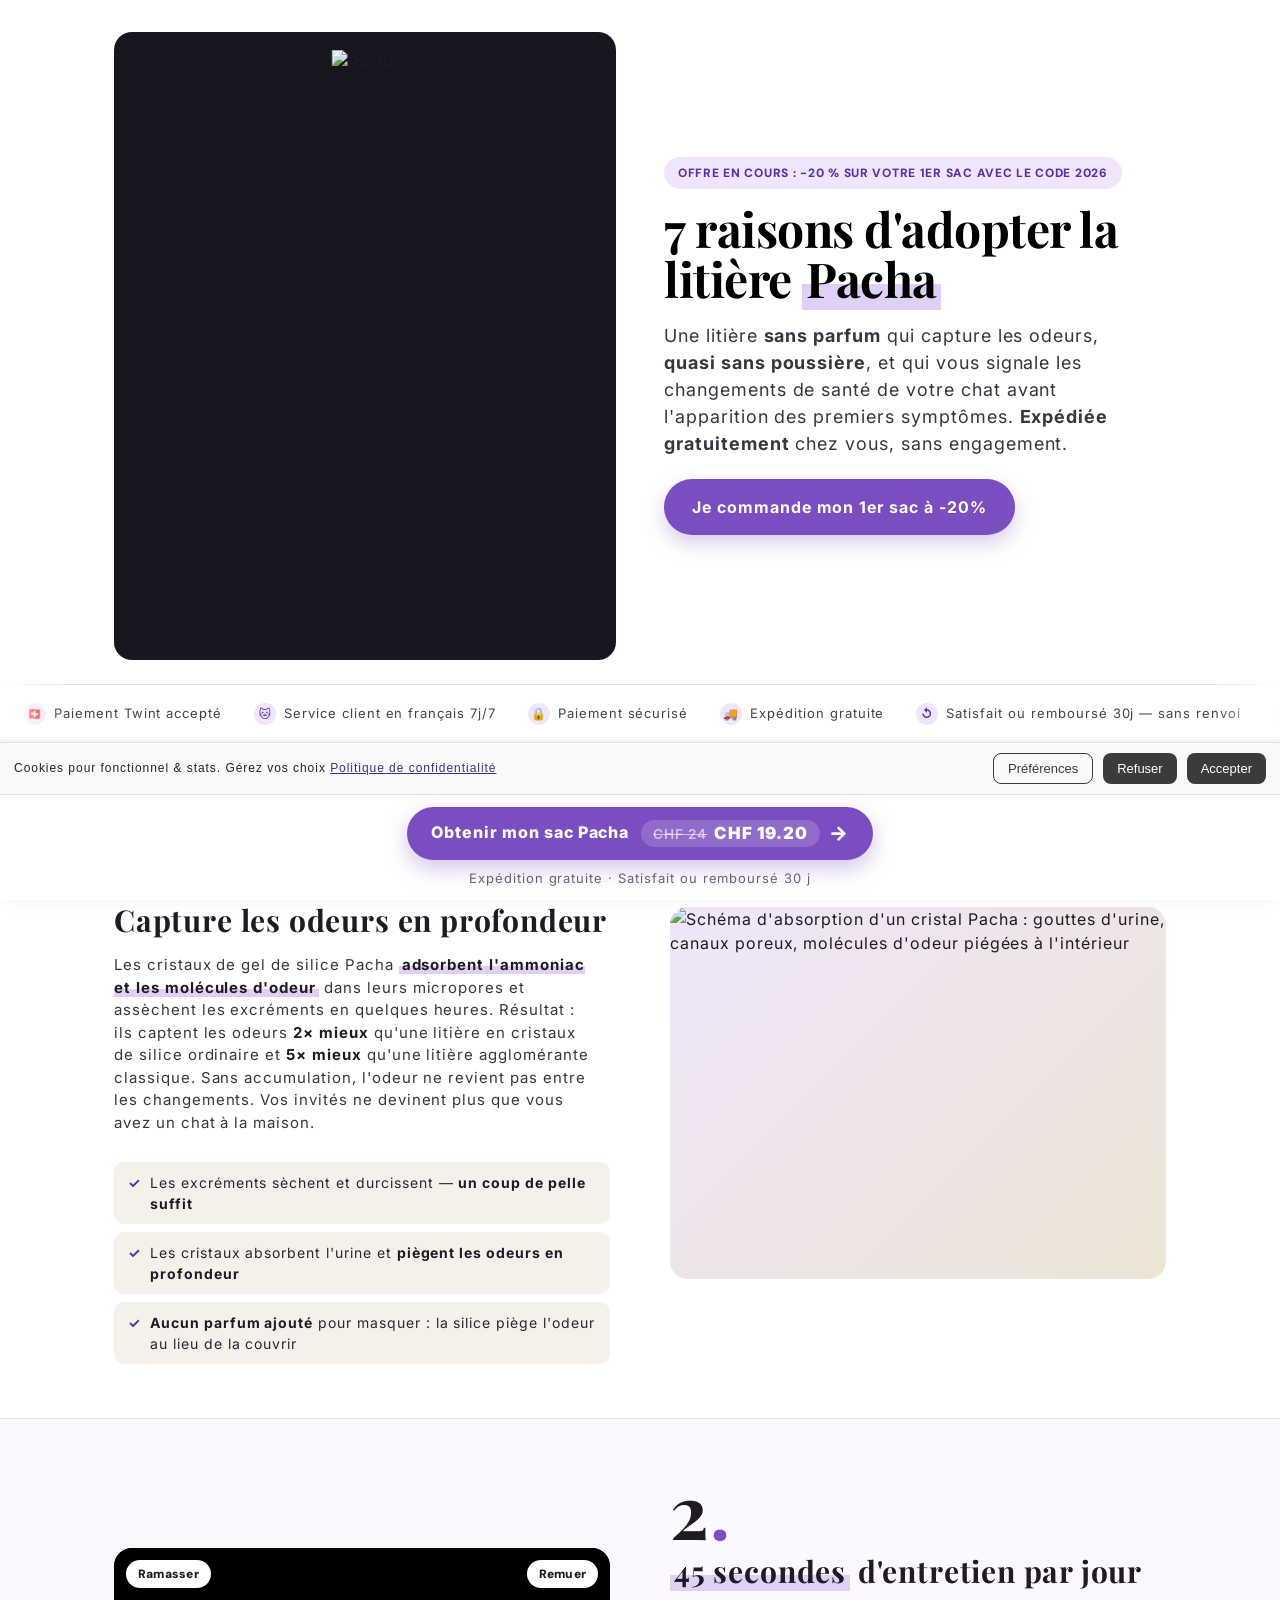
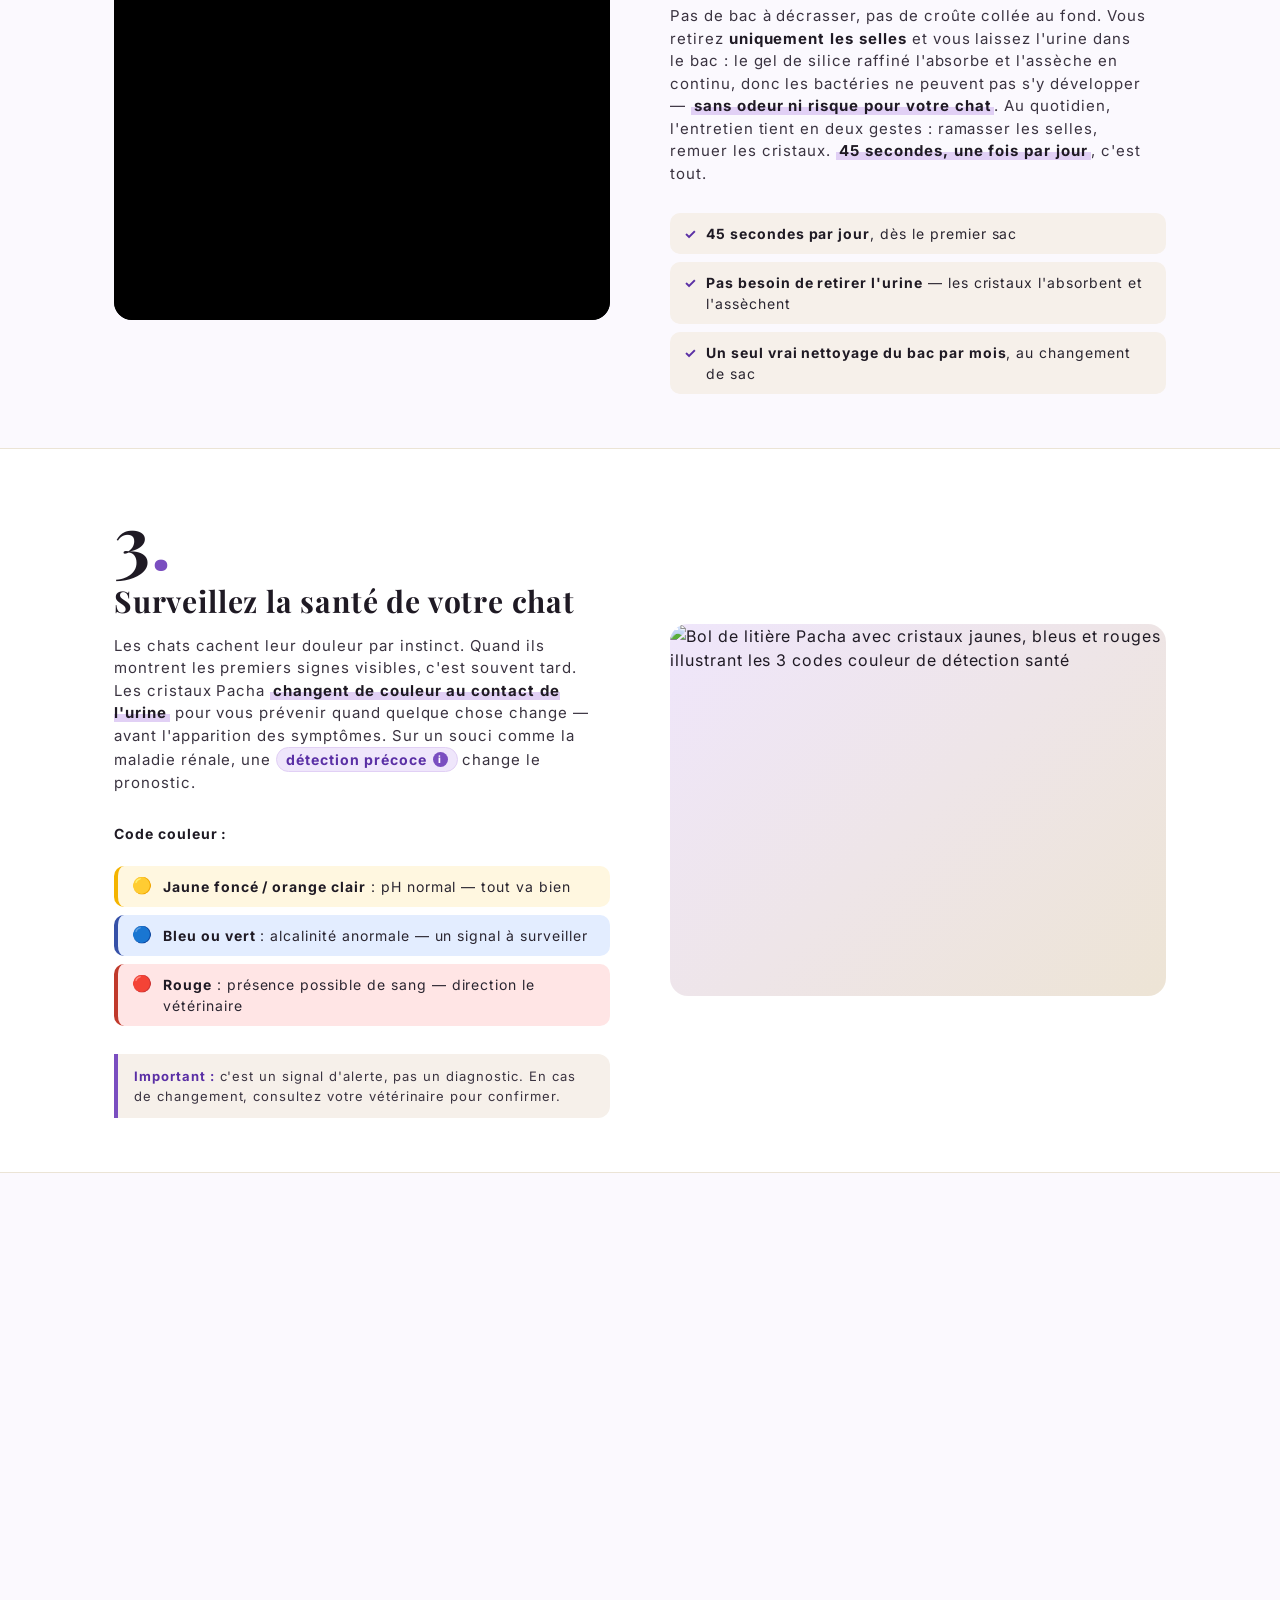
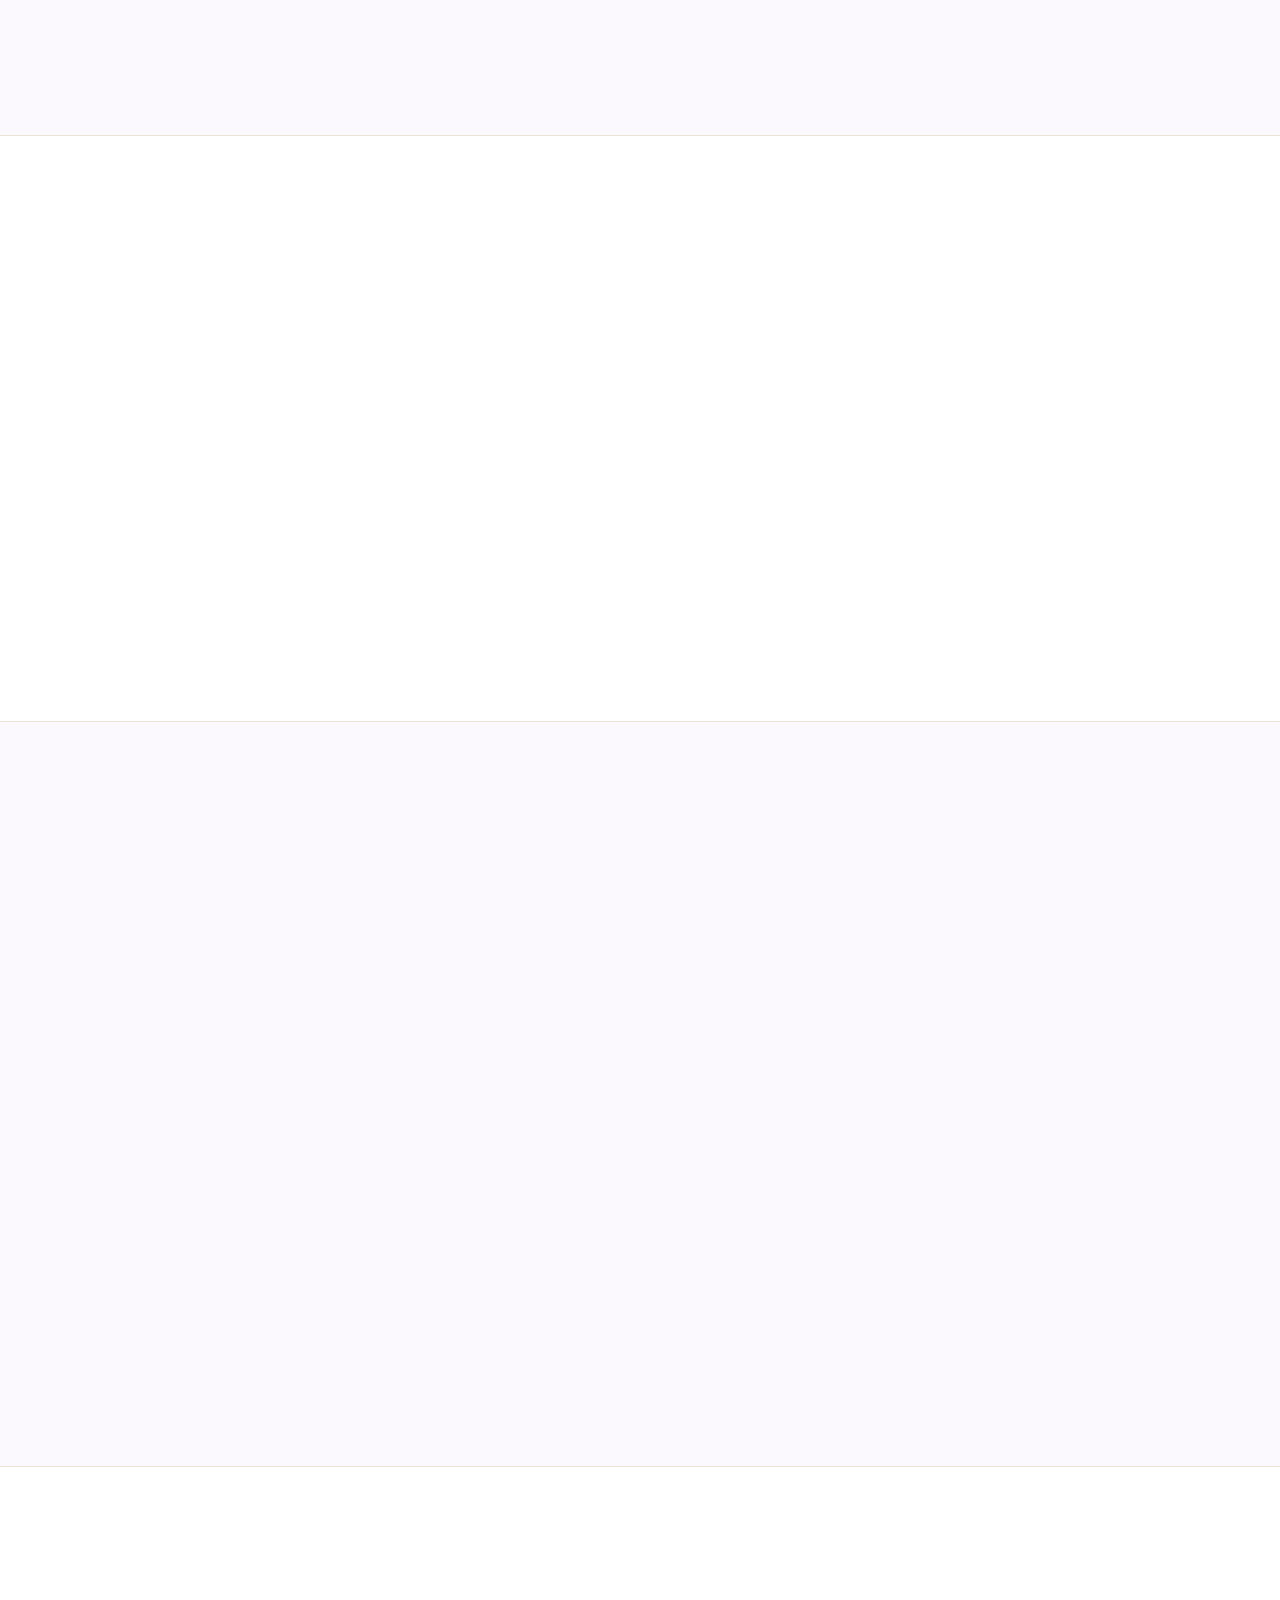
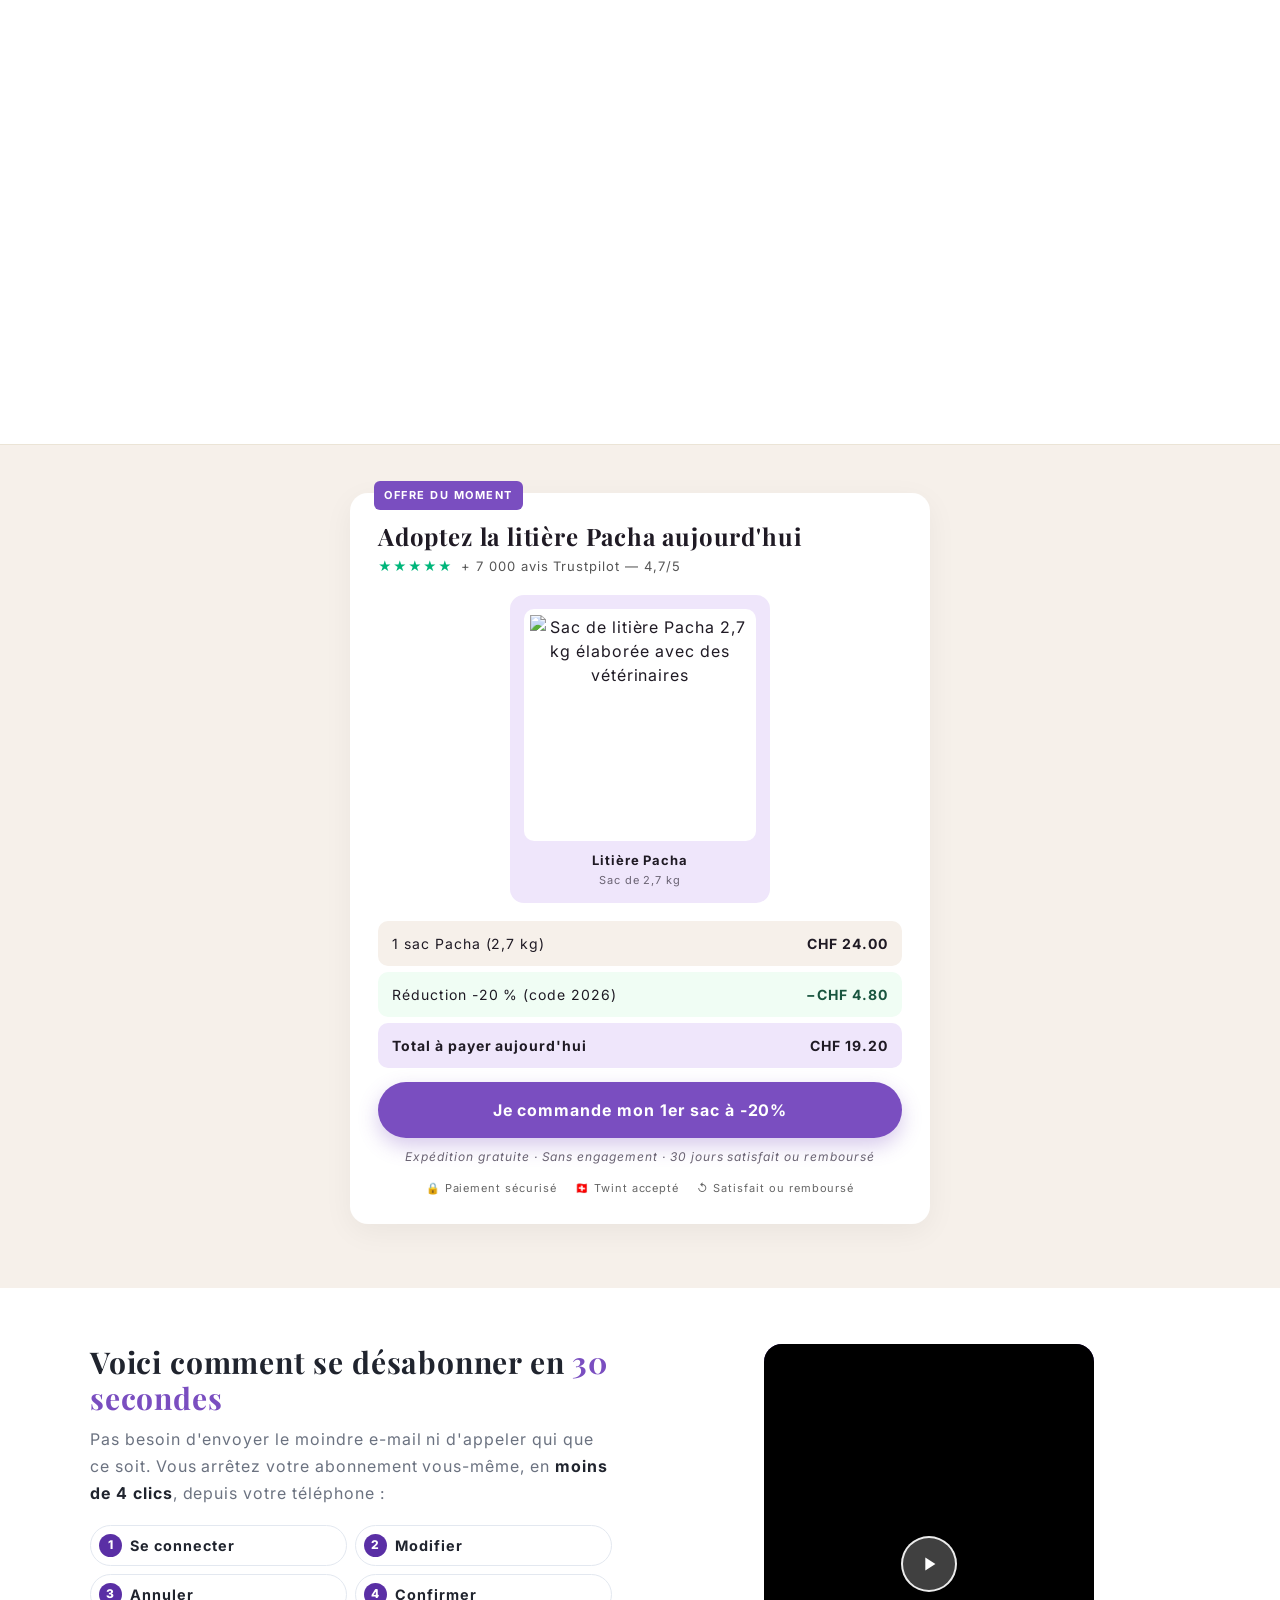
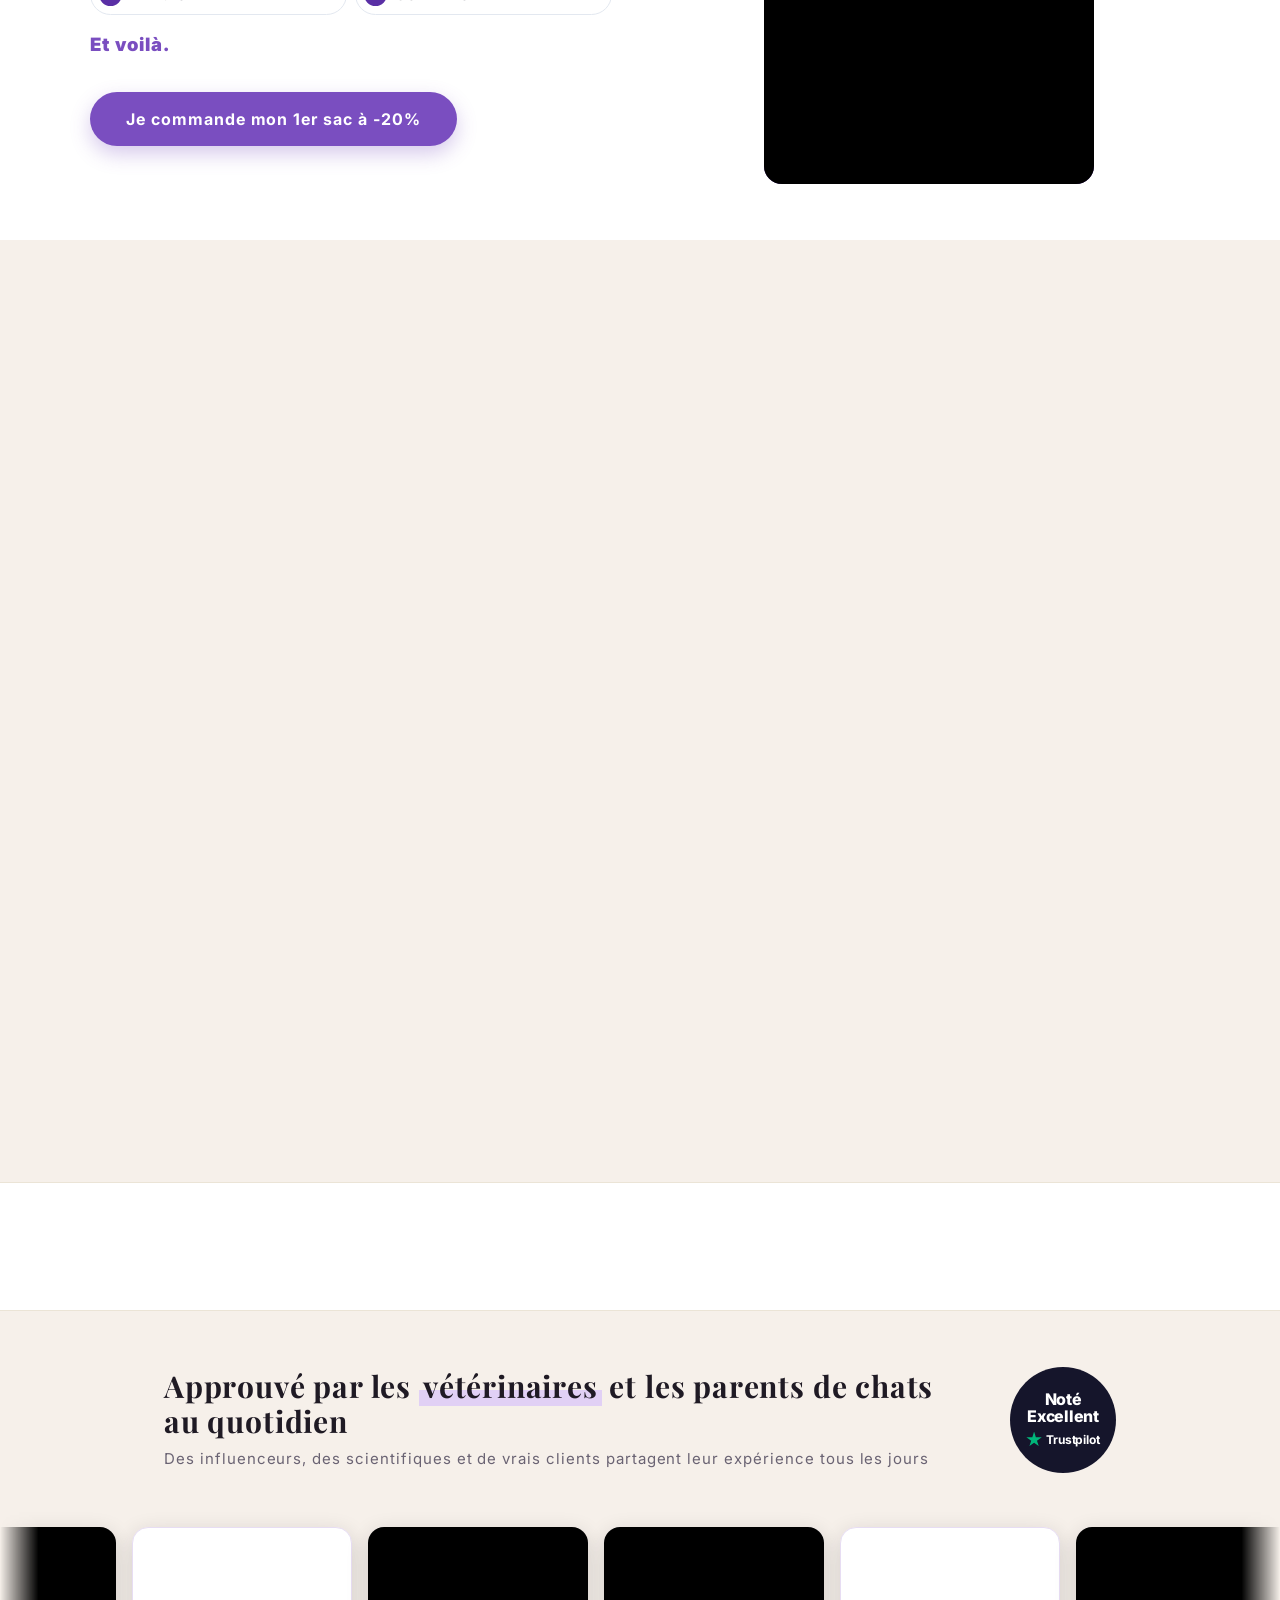
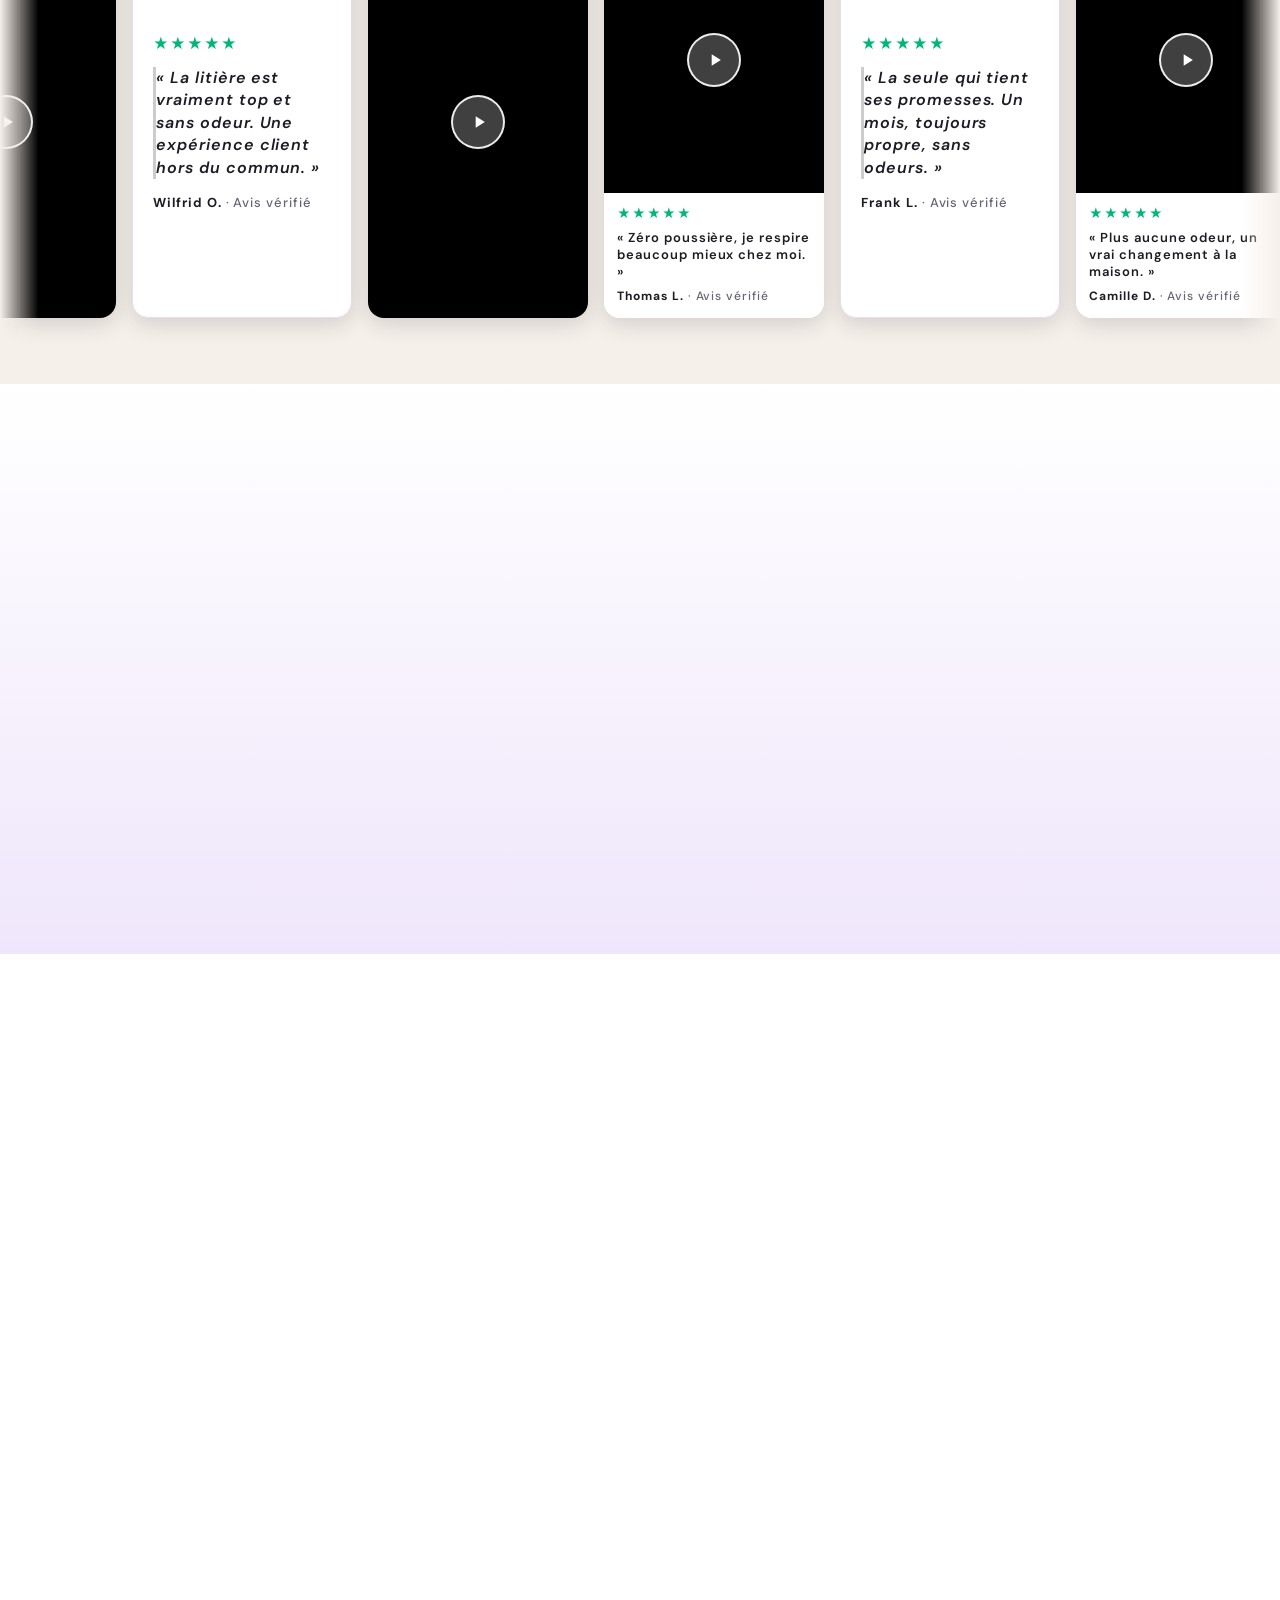
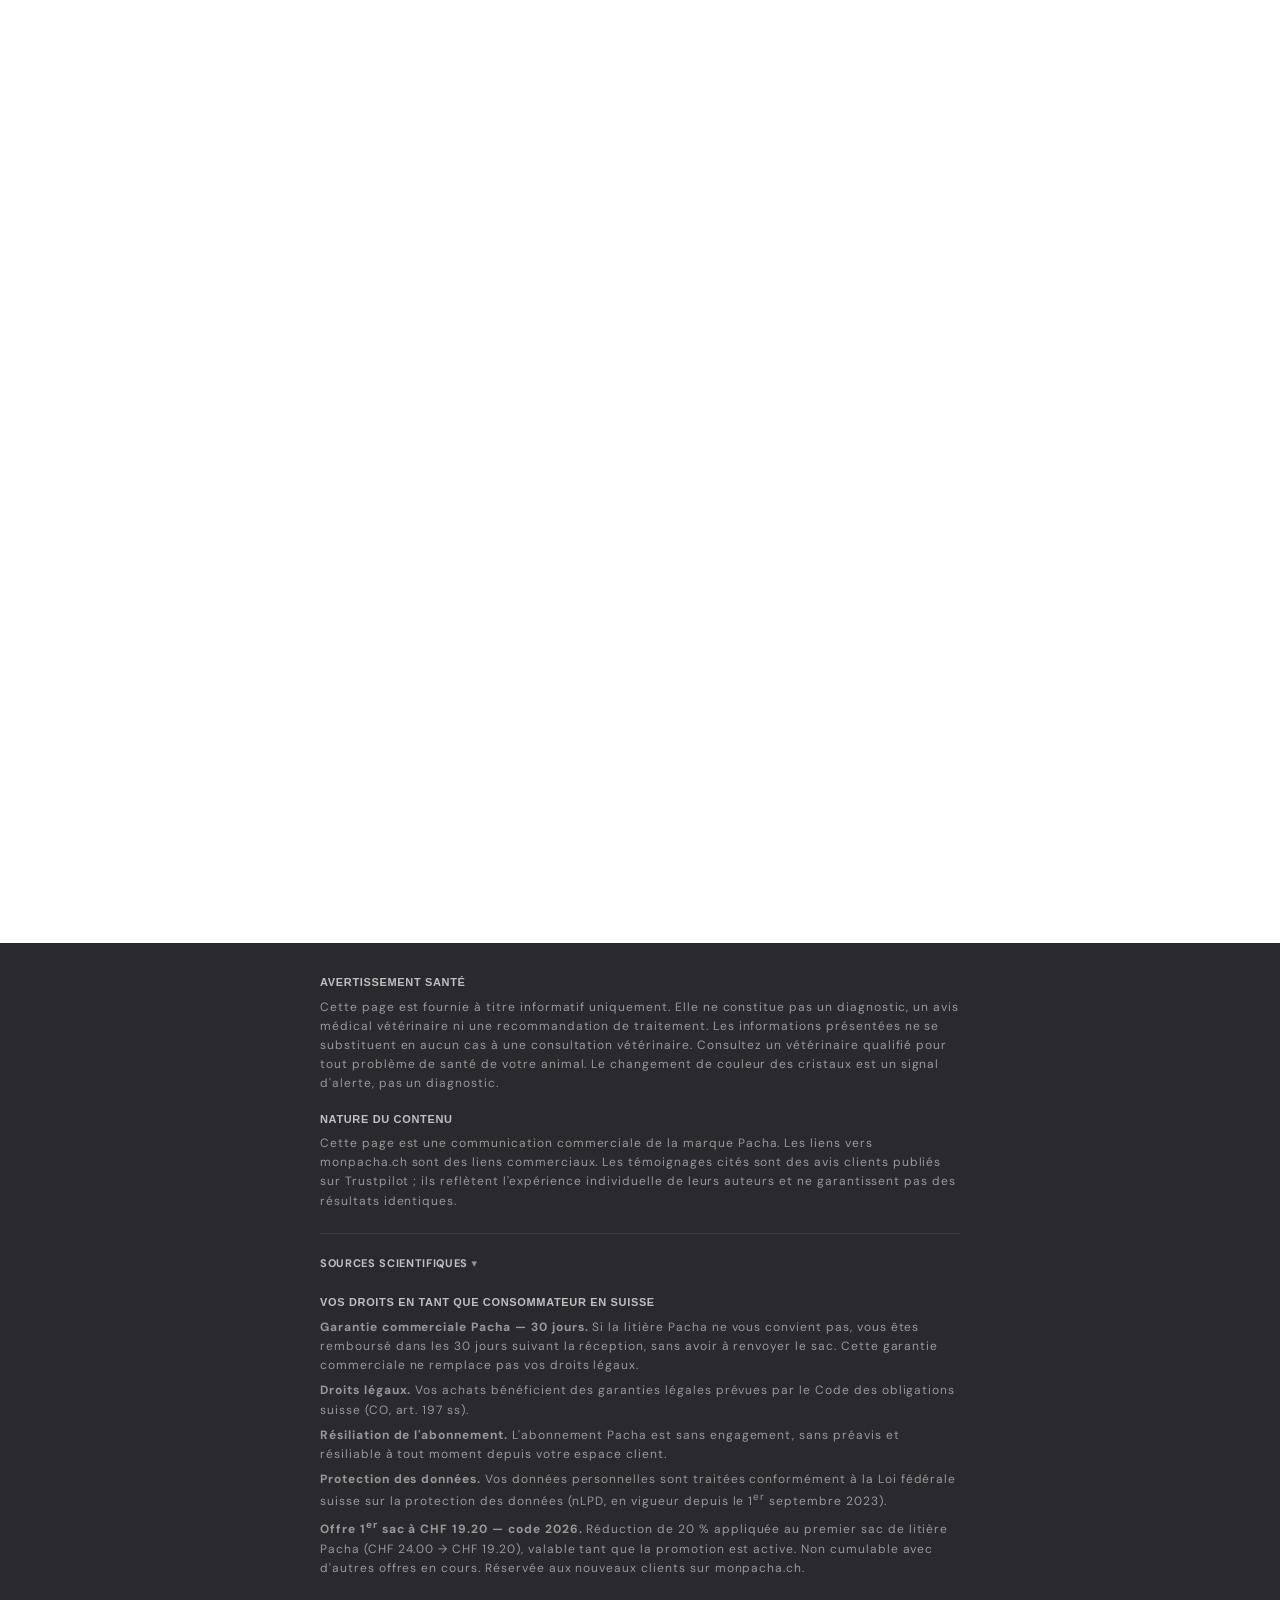
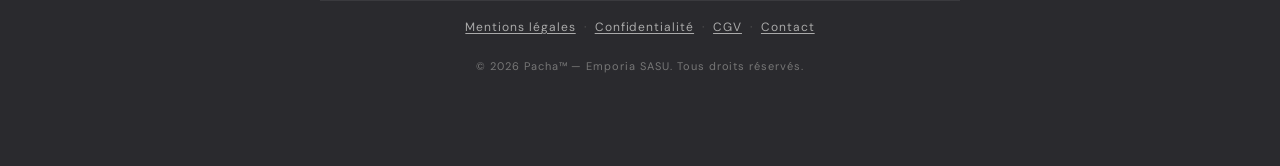
==== 1003_7-reasons_broad_ch-fr/index.html @ e9b4cc2f "Renomme 1003/1004 CH : locale en ch-fr / ch-de (tiret) Co-Authored-By: Claude Opus 4.8 (1M context) " ====
<!doctype html>
<html lang="fr" class="js">
<head>
  <meta charset="utf-8">
  <meta name="viewport" content="width=device-width, initial-scale=1.0, maximum-scale=1.0, user-scalable=0, viewport-fit=cover">
  <meta name="robots" content="noindex, nofollow">
  <title>7 raisons d&#39;adopter la litière Pacha
 &ndash; Pacha™ CH</title>
  <link rel="icon" type="image/png" href="//monpacha.ch/cdn/shop/files/pacha_flavicon.png?crop=center&height=32&v=1749494394&width=32">
  <meta name="description" content="Litière pour chats anti-odeur qui analyse la santé de votre chat. Livrée gratuitement tous les mois chez vous. Propre, sécurisante et facile à entretenir, testez-la aujourd&#39;hui sans aucun risque avec notre garantie satisfait ou offert.">
  <meta property="og:site_name" content="Pacha™ CH">
  <meta property="og:url" content="https://monpacha.ch/pages/7-raisons">
  <meta property="og:title" content="7 raisons d&#39;adopter la litière Pacha">
  <meta property="og:type" content="website">
  <meta property="og:description" content="Litière pour chats anti-odeur qui analyse la santé de votre chat. Livrée gratuitement tous les mois chez vous. Propre, sécurisante et facile à entretenir, testez-la aujourd&#39;hui sans aucun risque avec notre garantie satisfait ou offert.">

  <!-- RunConverge (Converge) -->
  <script>
    window.cvg||(cvg=function(){cvg.process?cvg.process.apply(cvg,arguments):cvg.queue.push(arguments)},cvg.queue=[]);
    cvg({"method":"consent","analytics":"denied","marketing":"denied"});
  </script>
  <script>window['__cvg_shopify_info']={product:null,variant:null,currency:"CHF",collection:{products:null},search:null};</script>

  <!-- Google Ads (gtag) + Consent Mode - defaut REFUSE (compte AW partage) -->
  <script>
    window.dataLayer = window.dataLayer || [];
    function gtag(){dataLayer.push(arguments);}
    gtag('consent','default',{'ad_storage':'denied','ad_user_data':'denied','ad_personalization':'denied','analytics_storage':'denied','wait_for_update':500});
    gtag('js', new Date());
    gtag('config', 'AW-11442341804');
  </script>
  <script async src="https://www.googletagmanager.com/gtag/js?id=AW-11442341804"></script>

  <link rel="preconnect" href="https://fonts.googleapis.com">
  <link rel="preconnect" href="https://fonts.gstatic.com" crossorigin>
  <link rel="preconnect" href="https://monpacha.ch" crossorigin>
  <link href="https://fonts.googleapis.com/css2?family=Playfair+Display:wght@700;900&family=Inter:wght@400;600;700&family=DM+Sans:wght@700;900&display=swap" rel="stylesheet">
  <link rel="stylesheet" href="/1003_7-reasons_broad_ch_fr/css/page.css">
</head>
<body class="gradient">

<main id="MainContent" class="content-for-layout focus-none" role="main" tabindex="-1">
      <div id="shopify-section-template--17780558856400__main" class="shopify-section"><!-- 7-raisons-pacha: 7 raisons d'adopter la litière Pacha · général lander · code 2026 -20% · créé 2026-05-14 -->

<link rel="preconnect" href="https://cdn.shopify.com" crossorigin>
<link rel="preconnect" href="https://monpacha.fr" crossorigin>
<link rel="dns-prefetch" href="https://cdn.shopify.com">
<link rel="dns-prefetch" href="https://monpacha.fr">
<link rel="prefetch" href="https://monpacha.fr/pages/commencer">


<link rel="preconnect" href="https://fonts.googleapis.com">
<link rel="preconnect" href="https://fonts.gstatic.com" crossorigin>





<div class="pgt-page">



<!-- HERO -->
<section class="hero">
  <div class="wrap" style="max-width:1100px">
    <div class="hero-grid">
      <div class="hero-media">
        <video autoplay muted loop playsinline webkit-playsinline disablepictureinpicture preload="auto" fetchpriority="high">
          <source src="//monpacha.ch/cdn/shop/t/13/assets/gnt-hero-loop-ch.webm?v=69169513836589728671780063813" type="video/webm">
        </video>
        <img class="hero-logo" src="//monpacha.ch/cdn/shop/t/13/assets/gnt-hero-logo-ch.webp?v=20356281002147901831780058826" alt="Pacha" fetchpriority="high">
      </div>
      <div>
        <span class="hero-eyebrow">Offre en cours : -20 % sur votre 1er sac avec le code 2026</span>
        <h1 class="hero-title">7 raisons d'adopter la litière <span class="hl">Pacha</span></h1>
        <p class="hero-sub">Une litière <strong>sans parfum</strong> qui capture les odeurs, <strong>quasi sans poussière</strong>, et qui vous signale les changements de santé de votre chat avant l'apparition des premiers symptômes. <strong>Expédiée gratuitement</strong> chez vous, sans engagement.</p>
        <a href="#r7-offer" class="hero-cta">Je commande mon 1er sac à -20%</a>
      </div>
    </div>
  </div>

  <!-- TRUST BAR -->
  <div class="trust">
    <div class="trust-track">
      <div><span class="ico">🇨🇭</span> Paiement Twint accepté</div>
      <div><span class="ico">🐱</span> Service client en français 7j/7</div>
      <div><span class="ico">🔒</span> Paiement sécurisé</div>
      <div><span class="ico">🚚</span> Expédition gratuite</div>
      <div><span class="ico">↺</span> Satisfait ou remboursé 30j — sans renvoi</div>
      <div><span class="ico">★</span> +7&nbsp;000 avis vérifiés Trustpilot</div>
      <!-- duplicat pour loop seamless -->
      <div aria-hidden="true"><span class="ico">🇨🇭</span> Paiement Twint accepté</div>
      <div aria-hidden="true"><span class="ico">🐱</span> Service client en français 7j/7</div>
      <div aria-hidden="true"><span class="ico">🔒</span> Paiement sécurisé</div>
      <div aria-hidden="true"><span class="ico">🚚</span> Expédition gratuite</div>
      <div aria-hidden="true"><span class="ico">↺</span> Satisfait ou remboursé 30j — sans renvoi</div>
      <div aria-hidden="true"><span class="ico">★</span> +7&nbsp;000 avis vérifiés Trustpilot</div>
    </div>
  </div>
</section>

<!-- RAISON 1 — Capture des odeurs -->
<section class="feat">
  <div class="wrap">
    <div class="feat-grid">
      <div class="feat-text">
        <div class="num">1</div>
        <h2>Capture les odeurs en profondeur</h2>
        <p>Les cristaux de gel de silice Pacha <span class="hl">adsorbent l'ammoniac et les molécules d'odeur</span> dans leurs micropores et assèchent les excréments en quelques heures. Résultat : ils captent les odeurs <strong>2× mieux</strong> qu'une litière en cristaux de silice ordinaire et <strong>5× mieux</strong> qu'une litière agglomérante classique. Sans accumulation, l'odeur ne revient pas entre les changements. Vos invités ne devinent plus que vous avez un chat à la maison.</p>
        <ul class="bullets">
          <li>Les excréments sèchent et durcissent — <strong>un coup de pelle suffit</strong></li>
          <li>Les cristaux absorbent l'urine et <strong>piègent les odeurs en profondeur</strong></li>
          <li><span><strong>Aucun parfum ajouté</strong> pour masquer : la silice piège l'odeur au lieu de la couvrir</span></li>
        </ul>
      </div>
      <div class="feat-img"><img src="//monpacha.ch/cdn/shop/t/13/assets/gnt-s2-crystal.webp?v=99017146453759535021780057923" alt="Schéma d'absorption d'un cristal Pacha : gouttes d'urine, canaux poreux, molécules d'odeur piégées à l'intérieur" loading="lazy" decoding="async"></div>
    </div>
  </div>
</section>

<!-- RAISON 2 — Entretien 45 s/jour dès le départ -->
<section class="feat">
  <div class="wrap">
    <div class="feat-grid reverse">
      <div class="feat-text">
        <div class="num">2</div>
        <h2><span class="hl">45 secondes</span> d'entretien par jour</h2>
        <p>Pas de bac à décrasser, pas de croûte collée au fond. Vous retirez <strong>uniquement les selles</strong> et vous laissez l'urine dans le bac : le gel de silice raffiné l'absorbe et l'assèche en continu, donc les bactéries ne peuvent pas s'y développer — <span class="hl">sans odeur ni risque pour votre chat</span>. Au quotidien, l'entretien tient en deux gestes : ramasser les selles, remuer les cristaux. <span class="hl">45 secondes, une fois par jour</span>, c'est tout.</p>
        <ul class="bullets">
          <li><strong>45 secondes par jour</strong>, dès le premier sac</li>
          <li><strong>Pas besoin de retirer l'urine</strong> — les cristaux l'absorbent et l'assèchent</li>
          <li><strong>Un seul vrai nettoyage du bac par mois</strong>, au changement de sac</li>
        </ul>
      </div>
      <div class="feat-img feat-vs-wrap" style="background:#000;padding:0">
        <div class="feat-vs">
          <div>
            <span class="vs-pill vs-pill--pacha">Ramasser</span>
            <video data-lazy="autoplay" muted loop playsinline webkit-playsinline disablepictureinpicture preload="none">
              <source data-src="https://monpacha.fr/cdn/shop/t/33/assets/ljdc-routine-step1.webm" type="video/webm">
            </video>
          </div>
          <div>
            <span class="vs-pill" style="right:12px;background:#fff;color:var(--ink)">Remuer</span>
            <video data-lazy="autoplay" muted loop playsinline webkit-playsinline disablepictureinpicture preload="none">
              <source data-src="https://monpacha.fr/cdn/shop/t/33/assets/ljdc-routine-step2.webm" type="video/webm">
            </video>
          </div>
        </div>
      </div>
    </div>
  </div>
</section>

<!-- RAISON 3 — Signal précoce santé -->
<section class="feat feat--modal">
  <div class="wrap">
    <div class="feat-grid">
      <div class="feat-text">
        <div class="num">3</div>
        <h2>Surveillez la santé de votre chat</h2>
        <p>Les chats cachent leur douleur par instinct. Quand ils montrent les premiers signes visibles, c'est souvent tard. Les cristaux Pacha <span class="hl">changent de couleur au contact de l'urine</span> pour vous prévenir quand quelque chose change — avant l'apparition des symptômes. Sur un souci comme la maladie rénale, une <span class="pgt-chip" tabindex="0" role="button" aria-label="Voir la source">détection précoce<span class="pgt-chip-i">i</span><span class="pgt-chip-pop pgt-chip-pop--video"><button type="button" class="pgt-chip-close" aria-label="Fermer">×</button><span class="pgt-pop-vid"><iframe data-src="https://player.vimeo.com/video/904526610?title=0&amp;byline=0&amp;portrait=0" title="Les couleurs Pacha en action" loading="lazy" frameborder="0" allow="autoplay; fullscreen; picture-in-picture" allowfullscreen></iframe></span><span class="pgt-pop-title">Détection précoce</span>Sur la maladie rénale chronique du chat, la survie médiane est d'environ 1&nbsp;151 jours lorsqu'elle est repérée à un stade précoce, contre 103 jours à un stade avancé. Pacha offre un repère visuel quotidien — ce n'est pas un diagnostic.<br><em>Boyd et al. (2008).</em></span></span> change le pronostic.</p>
        <p style="font-weight:700;margin:14px 0 8px;font-size:14px;color:var(--ink)">Code couleur :</p>
        <ul class="color-code">
          <li class="cc-yellow"><span class="dot">🟡</span><span><strong>Jaune foncé / orange clair</strong> : pH normal — tout va bien</span></li>
          <li class="cc-blue"><span class="dot">🔵</span><span><strong>Bleu ou vert</strong> : alcalinité anormale — un signal à surveiller</span></li>
          <li class="cc-red"><span class="dot">🔴</span><span><strong>Rouge</strong> : présence possible de sang — direction le vétérinaire</span></li>
        </ul>
        <div class="vet-note"><strong>Important :</strong> c'est un signal d'alerte, pas un diagnostic. En cas de changement, consultez votre vétérinaire pour confirmer.</div>
      </div>
      <div class="feat-img"><img src="//monpacha.ch/cdn/shop/t/13/assets/chatpipi-couleurs-pacha.webp?v=90041079273266390921780057923" alt="Bol de litière Pacha avec cristaux jaunes, bleus et rouges illustrant les 3 codes couleur de détection santé" loading="lazy" decoding="async"></div>
    </div>
  </div>
</section>

<!-- RAISON 4 — Quasi sans poussière (feat-vs) -->
<section class="feat">
  <div class="wrap">
    <div class="feat-grid reverse">
      <div class="feat-text">
        <div class="num">4</div>
        <h2>Quasi sans poussière</h2>
        <p>La poussière qui s'envole quand votre chat gratte, c'est ce qu'il respire à longueur de journée. Et que vous respirez aussi. Pacha utilise une <span class="hl">technologie de filtration brevetée</span> développée avec des vétérinaires pour bloquer la quasi-totalité de la poussière, au versement comme au grattage.</p>
        <ul class="bullets">
          <li><strong>Quasi sans poussière</strong>, au versement comme au grattage</li>
          <li>Préserve les <strong>voies respiratoires</strong> de votre chat et de toute la famille</li>
          <li>Des cristaux nets qui <strong>ne collent pas aux pattes</strong> — quasiment aucun grain traîné hors du bac</li>
        </ul>
      </div>
      <div class="feat-img feat-vs-wrap" style="background:#000;padding:0">
        <div class="feat-vs">
          <div>
            <span class="vs-pill vs-pill--pacha">Pacha</span>
            <video data-lazy="autoplay" muted loop playsinline webkit-playsinline disablepictureinpicture preload="none">
              <source data-src="//monpacha.ch/cdn/shop/t/13/assets/ljdc-dust-pacha.webm?v=180196412394521798451778592792" type="video/webm">
            </video>
          </div>
          <div>
            <span class="vs-pill vs-pill--other">Autre marque</span>
            <video data-lazy="autoplay" muted loop playsinline webkit-playsinline disablepictureinpicture preload="none">
              <source data-src="//monpacha.ch/cdn/shop/t/13/assets/ljdc-dust-other.webm?v=102367399380978946891778592792" type="video/webm">
            </video>
          </div>
          <span class="vs-badge">VS</span>
        </div>
      </div>
    </div>
  </div>
</section>

<!-- RAISON 5 — Sac qui tient 1 mois -->
<section class="feat">
  <div class="wrap">
    <div class="feat-grid">
      <div class="feat-text">
        <div class="num">5</div>
        <h2>Un sac tient un mois entier</h2>
        <p>Un sac Pacha (2,7&nbsp;kg) remplace jusqu'à 4 sacs de litière agglomérante classique. Comme la litière <strong>n'est pas agglomérante</strong>, vous ne jetez pas de gros amas chaque jour : vous retirez seulement les selles et l'urine est absorbée par les cristaux tout le mois. Résultat, <span class="hl">un sac tient un mois entier pour un chat</span> — sans rien rajouter ni changer la litière en cours de route.</p>
        <ul class="bullets">
          <li><strong>Tient 1 mois</strong> pour un chat avec une bonne hygiène de bac</li>
          <li>Sur le mois, <strong>revient moins cher</strong> que la plupart des marques en grande surface</li>
          <li><strong>Un sac léger de 2,7&nbsp;kg</strong> — fini les plus de 10&nbsp;kg à trimballer</li>
        </ul>
      </div>
      <div class="feat-img"><img src="//monpacha.ch/cdn/shop/t/13/assets/r4-pacha-vs-4-sacs-agglo.webp?v=61800489271466514631780057923" alt="1 paquet Pacha posé à côté de 4 sacs de litière agglomérante classique de 20 kg pour montrer le rapport de durée — 1 sac Pacha = 4 sacs concurrents" loading="lazy" decoding="async"></div>
    </div>
  </div>
</section>

<!-- RAISON 6 — Marque française, livraison -->
<section class="feat">
  <div class="wrap">
    <div class="feat-grid reverse">
      <div class="feat-text">
        <div class="num">6</div>
        <h2>Marque française, <span class="hl">expédiée gratuitement</span> chez vous, sans engagement</h2>
        <p>Pacha arrive chez vous sous forme d'abonnement : un sac <span class="hl">expédié gratuitement chaque mois</span>, pile quand le précédent se termine — fini les sacs lourds à porter depuis le magasin. Et surtout <strong>sans engagement</strong> : vous ajustez la fréquence, mettez en pause ou arrêtez vous-même en moins de 2 minutes, sans avoir à appeler qui que ce soit. Marque française conçue en Rhône-Alpes avec des vétérinaires, service client en français 7 jours sur 7.</p>
        <p style="margin-top:6px;font-size:15px"><a href="#pdesabo-7rp" style="display:inline-flex;align-items:center;gap:6px;color:var(--pacha-2);font-weight:700;text-decoration:underline;text-underline-offset:3px">Voir comment se désabonner en 30 sec →</a></p>
        <ul class="bullets">
          <li><strong>Marque française</strong>, fabrication contrôlée</li>
          <li><strong>Expédition à domicile offerte</strong> — plus de sacs à porter depuis le magasin</li>
          <li><strong>Sans engagement</strong> : vous ajustez la fréquence ou arrêtez en deux clics</li>
        </ul>
      </div>
      <div class="feat-img"><img src="//monpacha.ch/cdn/shop/t/13/assets/gnt-s6-delivery.webp?v=74535146805061327681780057923" alt="Cliente Pacha qui réceptionne son colis Pacha sur le pas de la porte" loading="lazy" decoding="async"></div>
    </div>
  </div>
</section>

<!-- RAISON 7 — Garantie 30 jours -->
<section class="feat">
  <div class="wrap">
    <div class="feat-grid">
      <div class="feat-text">
        <div class="num">7</div>
        <h2>30 jours pour être convaincu — sans renvoyer la litière</h2>
        <p>Vous testez Pacha à votre rythme. Si la litière ne vous convient pas dans les 30 jours, Pacha vous rembourse sans poser de questions — <span class="hl">et sans rien à renvoyer</span>. Vous gardez la litière. Et l'abonnement est sans engagement : vous pausez ou arrêtez en 10 secondes depuis votre espace client.</p>
        <ul class="bullets">
          <li><strong>Satisfait ou remboursé 30 jours</strong> sur votre 1er sac</li>
          <li><strong>Pas besoin de renvoyer la litière</strong> — vous la gardez</li>
          <li><strong>Sans engagement</strong> — pause ou arrêt en 10 secondes</li>
        </ul>
      </div>
      <div class="feat-img">
        <img src="//monpacha.ch/cdn/shop/t/13/assets/r7-garantie-salon-clean.webp?v=170549514375782713981780994369" alt="Cliente détendue sur son canapé qui consulte son smartphone, un chat assoupi à côté d'elle" loading="lazy" decoding="async">
        <div class="pgt-notif pgt-notif--s1"><div class="pgt-notif-head"><span class="pgt-notif-ic" role="img" aria-label="Pacha" style="background-image:url('https://monpacha.fr/cdn/shop/files/pacha_flavicon.png')"></span>Pacha</div><div class="pgt-notif-msg">Livraison en pause ⏸️</div></div>
        <div class="pgt-notif pgt-notif--s2"><div class="pgt-notif-head"><span class="pgt-notif-ic" role="img" aria-label="Pacha" style="background-image:url('https://monpacha.fr/cdn/shop/files/pacha_flavicon.png')"></span>Pacha</div><div class="pgt-notif-msg">Abonnement annulé ✅</div></div>
      </div>
    </div>
  </div>
</section>

<!-- OFFRE — BLOC PRINCIPAL -->
<section class="offer-wrap" id="r7-offer">
  <div class="wrap">
    <div class="offer">
      <span class="tag">Offre du moment</span>
      <h3>Adoptez la litière Pacha aujourd'hui</h3>
      <div class="reviews"><span style="color:#00b67a;letter-spacing:1px">★★★★★</span> +&nbsp;7&nbsp;000 avis Trustpilot — 4,7/5</div>

      <div class="offer-product-single">
        <div class="bundle-item">
          <div class="pic">
            <img src="//monpacha.ch/cdn/shop/t/13/assets/pacha-sac-product.webp?v=165018724411538130831780059121" alt="Sac de litière Pacha 2,7 kg élaborée avec des vétérinaires" loading="lazy" decoding="async">
          </div>
          <div class="label">Litière Pacha</div>
          <div class="sub">Sac de 2,7&nbsp;kg</div>
        </div>
      </div>

      <div class="pack-row"><span>1 sac Pacha (2,7&nbsp;kg)</span><span><strong>CHF&nbsp;24.00</strong></span></div>
      <div class="pack-row pack-row--discount"><span>Réduction -20&nbsp;% (code 2026)</span><span><strong>−CHF&nbsp;4.80</strong></span></div>
      <div class="pack-row pack-row--total"><span><strong>Total à payer aujourd'hui</strong></span><span><strong>CHF&nbsp;19.20</strong></span></div>

      <a href="https://monpacha.ch/pages/commencer" class="cta">Je commande mon 1er sac à -20%</a>
      <p class="reassure-line">Expédition gratuite · Sans engagement · 30 jours satisfait ou remboursé</p>
      <div class="badges-row">
        <span>🔒 Paiement sécurisé</span>
        <span>🇨🇭 Twint accepté</span>
        <span>↺ Satisfait ou remboursé</span>
      </div>
    </div>
  </div>
</section>

<!-- SE DÉSABONNER EN 30 SECONDES -->
<section class="pdesabo" id="pdesabo-7rp" style="--pd-bg:#ffffff;--pd-accent:#7a4ec0;--pd-num:#5a2fa5;--pd-video:#5a2fa5;--pd-text:#20242e;--pd-muted:#6b7280;--pd-border:#e3e8f0;">
  <div class="pdesabo-wrap">
    <h2 class="pdesabo-title">Voici comment se désabonner en <span>30 secondes</span></h2>
    <div class="pdesabo-grid">
      <div class="pdesabo-text">
        <p class="pdesabo-p">Pas besoin d'envoyer le moindre e-mail ni d'appeler qui que ce soit. Vous arrêtez votre abonnement vous-même, en <strong>moins de 4 clics</strong>, depuis votre téléphone&nbsp;:</p>
        <ol class="pdesabo-steps">
          <li><span class="pdesabo-num">1</span> Se connecter</li>
          <li><span class="pdesabo-num">2</span> Modifier</li>
          <li><span class="pdesabo-num">3</span> Annuler</li>
          <li><span class="pdesabo-num">4</span> Confirmer</li>
        </ol>
        <p class="pdesabo-end">Et voilà.</p><div class="pdesabo-cta"><a href="https://monpacha.ch/pages/commencer" class="cta">Je commande mon 1er sac à -20%</a></div></div>
      <div class="pdesabo-media">
        <div class="pdesabo-video" id="pdvid-7rp" role="button" tabindex="0" aria-label="Lire la vidéo : se désabonner en 30 secondes">
          <video playsinline webkit-playsinline disablepictureinpicture preload="none" poster="https://monpacha.fr/cdn/shop/t/33/assets/abo-video-poster.webp">
            <source src="https://monpacha.fr/cdn/shop/t/33/assets/abo-desabo.webm" type="video/webm">
          </video>
          <span class="pdesabo-play" aria-hidden="true"><svg viewBox="0 0 24 24" width="22" height="22" fill="#fff" focusable="false"><path d="M8 5v14l11-7z"></path></svg></span>
        </div>
      </div>
    </div>
  </div>
  
  
</section>



<!-- TABLEAU COMPARATIF -->
<section class="compare">
  <div class="wrap">
    <h2>Pacha <em>vs litière classique</em></h2>
    <div class="cmp-card">
      <div class="cmp-grid">
        <div class="cmp-cell cmp-h"></div>
        <div class="cmp-cell cmp-h cmp-h--pacha">Pacha</div>
        <div class="cmp-cell cmp-h">Litière classique</div>

        <div class="cmp-cell cmp-label"><span class="cmp-icon" style="background:#efe6fb">🌬️</span><span>Capture des odeurs en profondeur (sans parfum ajouté)</span></div>
        <div class="cmp-cell cmp-pcell"><span class="cmp-yes">✓</span></div>
        <div class="cmp-cell"><span class="cmp-no">✕</span></div>

        <div class="cmp-cell cmp-label"><span class="cmp-icon" style="background:#ffe9c8">💨</span><span>Quasi sans poussière</span></div>
        <div class="cmp-cell cmp-pcell"><span class="cmp-yes">✓</span></div>
        <div class="cmp-cell"><span class="cmp-no">✕</span></div>

        <div class="cmp-cell cmp-label"><span class="cmp-icon" style="background:#ffd9d9">🩺</span><span>Indicateur santé par changement de couleur</span></div>
        <div class="cmp-cell cmp-pcell"><span class="cmp-yes">✓</span></div>
        <div class="cmp-cell"><span class="cmp-no">✕</span></div>

        <div class="cmp-cell cmp-label"><span class="cmp-icon" style="background:#d8f0e2">📅</span><span>Tient 1 mois pour un chat</span></div>
        <div class="cmp-cell cmp-pcell"><span class="cmp-yes">✓</span></div>
        <div class="cmp-cell"><span class="cmp-no">✕</span></div>

        <div class="cmp-cell cmp-label"><span class="cmp-icon" style="background:#fff2cc">🐾</span><span>Ne colle pas aux pattes, ne trace pas dans la maison</span></div>
        <div class="cmp-cell cmp-pcell"><span class="cmp-yes">✓</span></div>
        <div class="cmp-cell"><span class="cmp-no">✕</span></div>

        <div class="cmp-cell cmp-label"><span class="cmp-icon" style="background:#dde7ff">📦</span><span>Expédition gratuite à domicile</span></div>
        <div class="cmp-cell cmp-pcell"><span class="cmp-yes">✓</span></div>
        <div class="cmp-cell"><span class="cmp-no">✕</span></div>

        <div class="cmp-cell cmp-label"><span class="cmp-icon" style="background:#fce6ff">🇫🇷</span><span>Marque française, service client 7j/7</span></div>
        <div class="cmp-cell cmp-pcell"><span class="cmp-yes">✓</span></div>
        <div class="cmp-cell"><span class="cmp-no">✕</span></div>

        <div class="cmp-cell cmp-label"><span class="cmp-icon" style="background:#e1d0f5">🔓</span><span>Sans engagement, pause à tout moment</span></div>
        <div class="cmp-cell cmp-pcell"><span class="cmp-yes">✓</span></div>
        <div class="cmp-cell"><span class="cmp-yes">✓</span></div>
      </div>
    </div>
    <div style="display:flex;justify-content:center;margin-top:28px">
      <a href="#r7-offer" class="cta" style="max-width:340px">Je profite de l'offre -20%</a>
    </div>
  </div>
</section>

<!-- PRESS -->
<section class="press">
  <div class="wrap">
    <div class="label">Vu dans la presse</div>
    <div class="logos">
      <img src="//monpacha.ch/cdn/shop/t/13/assets/logo-aufeminin.png?v=23258449874903479371780057923" alt="aufeminin" width="120" height="60" loading="lazy" decoding="async">
      <img src="//monpacha.ch/cdn/shop/t/13/assets/logo-felicat-v2.webp?v=172064931373261424091780057923" alt="FeliCat" width="120" height="60" loading="lazy" decoding="async">
      <img src="//monpacha.ch/cdn/shop/t/13/assets/logo-pleine-vie-couleur.avif?v=1560843940004531371780057923" alt="Pleine Vie" width="120" height="60" loading="lazy" decoding="async">
    </div>
  </div>
</section>

<!-- AVIS EN VIDÉO (bandeau défilant) -->

<section class="pvr">
  <div class="pvr-head">
    <div class="pvr-head-text">
      <h2>Approuvé par les <span class="hl">vétérinaires</span> et les parents de chats au quotidien</h2>
      <p class="pvr-sub">Des influenceurs, des scientifiques et de vrais clients partagent leur expérience tous les jours</p>
    </div>
    <div class="pvr-tp"><span class="tp-round" role="img" aria-label="Noté Excellent sur Trustpilot"><span class="tp-round-rated">Noté<br>Excellent</span><span class="tp-round-tp"><span class="tp-round-star"></span>Trustpilot</span></span></div>
  </div>
  <div class="pvr-scroller" id="pvr-scroller">
    <div class="pvr-track" id="pvr-track">

      <div class="pvr-card pvr-card--video" role="button" tabindex="0" aria-label="Lire la vidéo">
        <video muted loop playsinline webkit-playsinline preload="none" poster="https://monpacha.fr/cdn/shop/t/33/assets/ljdc-tt-ttvid-1-poster.jpg"><source src="https://monpacha.fr/cdn/shop/t/33/assets/ljdc-tt-ttvid-1.mp4" type="video/mp4"></video>      </div>

      <div class="pvr-card pvr-card--quote">
        <div class="pvr-q-inner">
          <div class="pvr-stars">★★★★★</div>
          <blockquote>« La litière est vraiment top et sans odeur. Une expérience client hors du commun. »</blockquote>
          <div class="pvr-q-name">Wilfrid O. <span>· Avis vérifié</span></div>
        </div>
      </div>

      <div class="pvr-card pvr-card--video" role="button" tabindex="0" aria-label="Lire la vidéo">
        <video muted loop playsinline webkit-playsinline preload="none" poster="https://monpacha.fr/cdn/shop/t/33/assets/ljdc-tt-ttvid-4-poster.jpg"><source src="https://monpacha.fr/cdn/shop/t/33/assets/ljdc-tt-ttvid-4.mp4" type="video/mp4"></video>      </div>

      <div class="pvr-card pvr-card--rev" role="button" tabindex="0" aria-label="Lire la vidéo">
        <div class="pvr-rev-vid"><video muted loop playsinline webkit-playsinline preload="none" poster="https://monpacha.fr/cdn/shop/t/33/assets/ljdc-tt-ttvid-3-poster.jpg"><source src="https://monpacha.fr/cdn/shop/t/33/assets/ljdc-tt-ttvid-3.mp4" type="video/mp4"></video></div>
        <div class="pvr-rev-foot"><div class="pvr-stars">★★★★★</div><p>« Zéro poussière, je respire beaucoup mieux chez moi. »</p><div class="pvr-rev-name">Thomas L. <span>· Avis vérifié</span></div></div>
      </div>

      <div class="pvr-card pvr-card--quote">
        <div class="pvr-q-inner">
          <div class="pvr-stars">★★★★★</div>
          <blockquote>« La seule qui tient ses promesses. Un mois, toujours propre, sans odeurs. »</blockquote>
          <div class="pvr-q-name">Frank L. <span>· Avis vérifié</span></div>
        </div>
      </div>

      <div class="pvr-card pvr-card--rev" role="button" tabindex="0" aria-label="Lire la vidéo">
        <div class="pvr-rev-vid"><video muted loop playsinline webkit-playsinline preload="none" poster="https://monpacha.fr/cdn/shop/t/33/assets/ljdc-tt-ttvid-6-poster.jpg"><source src="https://monpacha.fr/cdn/shop/t/33/assets/ljdc-tt-ttvid-6.mp4" type="video/mp4"></video></div>
        <div class="pvr-rev-foot"><div class="pvr-stars">★★★★★</div><p>« Plus aucune odeur, un vrai changement à la maison. »</p><div class="pvr-rev-name">Camille D. <span>· Avis vérifié</span></div></div>
      </div>

      <div class="pvr-card pvr-card--video" role="button" tabindex="0" aria-label="Lire la vidéo">
        <video muted loop playsinline webkit-playsinline preload="none" poster="https://monpacha.fr/cdn/shop/t/33/assets/ljdc-tt-ttvid-2-poster.jpg"><source src="https://monpacha.fr/cdn/shop/t/33/assets/ljdc-tt-ttvid-2.mp4" type="video/mp4"></video>      </div>

      <div class="pvr-card pvr-card--vet">
        <span class="pvr-vet-tag">Vétérinaire</span>
        <span class="pvr-vet-photo"><img src="https://monpacha.fr/cdn/shop/files/Design_sans_titre_2_1_56706564-7de1-4ccb-b748-d847c362796a.png" alt="Marion Hergott, vétérinaire consultante Pacha" loading="lazy" decoding="async"></span>
        <span class="pvr-vet-name">Marion Hergott</span>
        <span class="pvr-vet-role">Vétérinaire · Consultante Pacha</span>
        <span class="pvr-vet-quote">« Détecter tôt les cristaux urinaires permet de sauver vraiment plus de vies. »</span>
        <span class="pvr-vet-badge">✓ Diplômée Europe &amp; Asie</span>
      </div>

      <div class="pvr-card pvr-card--quote">
        <div class="pvr-q-inner">
          <div class="pvr-stars">★★★★★</div>
          <blockquote>« Son urine est devenue bleue, des calculs détectés. Sans Pacha, je ne l'aurais jamais su à temps. »</blockquote>
          <div class="pvr-q-name">Samantha R. <span>· Avis vérifié</span></div>
        </div>
      </div>

      <div class="pvr-card pvr-card--video" role="button" tabindex="0" aria-label="Lire la vidéo">
        <video muted loop playsinline webkit-playsinline preload="none" poster="https://monpacha.fr/cdn/shop/t/33/assets/ljdc-tt-ttvid-5-poster.jpg"><source src="https://monpacha.fr/cdn/shop/t/33/assets/ljdc-tt-ttvid-5.mp4" type="video/mp4"></video>      </div>

      <div class="pvr-card pvr-card--rev" role="button" tabindex="0" aria-label="Lire la vidéo">
        <div class="pvr-rev-vid"><video muted loop playsinline webkit-playsinline preload="none" poster="https://monpacha.fr/cdn/shop/t/33/assets/sws-tt-vid-1-poster.jpg"><source src="https://monpacha.fr/cdn/shop/t/33/assets/sws-tt-vid-1.mp4" type="video/mp4"></video></div>
        <div class="pvr-rev-foot"><div class="pvr-stars">★★★★★</div><p>« Le changement de couleur m'a alertée à temps. »</p><div class="pvr-rev-name">Sophie R. <span>· Avis vérifié</span></div></div>
      </div>

      <div class="pvr-card pvr-card--video" role="button" tabindex="0" aria-label="Lire la vidéo">
        <video muted loop playsinline webkit-playsinline preload="none" poster="https://monpacha.fr/cdn/shop/t/33/assets/ljdc-tt-ttvid-8-poster.jpg"><source src="https://monpacha.fr/cdn/shop/t/33/assets/ljdc-tt-ttvid-8.mp4" type="video/mp4"></video>      </div>

      <div class="pvr-card pvr-card--video" role="button" tabindex="0" aria-label="Lire la vidéo">
        <video muted loop playsinline webkit-playsinline preload="none" poster="https://monpacha.fr/cdn/shop/t/33/assets/ljdc-tt-ttvid-7-poster.jpg"><source src="https://monpacha.fr/cdn/shop/t/33/assets/ljdc-tt-ttvid-7.mp4" type="video/mp4"></video>      </div>

    </div>
  </div>
</section>


<!-- GARANTIE -->
<section class="guarantee">
  <div class="guarantee-card">
    <div class="guarantee-seal">
      <span class="gs-check">✓</span>
      <span class="gs-top">Satisfait ou</span>
      <span class="gs-mid">REMBOURSÉ</span>
      <span class="gs-bot">30 jours</span>
    </div>
    <h2>Et si la litière ne vous convient pas ?</h2>
    <p>Pas de souci. Vous êtes couvert par notre garantie satisfait ou remboursé 30 jours sur votre 1er sac de litière Pacha — sans rien à renvoyer.</p>
    <div class="gbullets">
      <div>✓ Le sac est remboursé</div>
      <div>✓ Vous gardez la litière</div>
      <div>✓ L'abonnement est annulé</div>
    </div>
    <div style="margin-top:24px;display:flex;justify-content:center">
      <a href="#r7-offer" class="cta" style="max-width:320px">Je commande sans risque</a>
    </div>
  </div>
</section>

<!-- FAQ -->
<section class="faq-section">
  <div class="faq-wrap">
    <div class="faq__header">
      <div class="faq__tag">FAQ</div>
      <h2 class="faq__title">Tout savoir sur la litière Pacha</h2>
    </div>
    <div class="faq__list">

      <details class="faq__item"><summary class="faq__question">La litière Pacha peut-elle détecter des maladies chez le chat ?</summary><div class="faq__answer"><p>La litière Pacha ne pose pas de diagnostic médical et ne remplace pas un vétérinaire.</p><p>Cependant, grâce à son <strong>changement de couleur</strong>, elle aide à <strong>observer certains signaux liés à la santé urinaire</strong> du chat, comme des variations de pH ou la présence anormale de sang.</p></div></details>

      <details class="faq__item"><summary class="faq__question">Pourquoi peut-on laisser l'urine dans le bac tout le mois sans que ce soit sale ?</summary><div class="faq__answer"><p>Avec Pacha, vous retirez uniquement les selles et vous <strong>laissez l'urine dans le bac</strong>. Cela peut surprendre, mais c'est tout l'intérêt du gel de silice raffiné : en remuant la litière chaque jour (45 secondes), l'urine et ses odeurs sont absorbées et asséchées en continu dans les cristaux.</p><p>Comme l'humidité ne stagne pas, <strong>les bactéries ne peuvent pas s'y développer</strong> — sans risque d'irritation ni d'inconfort pour votre chat.</p></div></details>

      <details class="faq__item"><summary class="faq__question">Comment fonctionne le changement de couleur de la litière Pacha ?</summary><div class="faq__answer"><p>La litière Pacha est composée de <strong>cristaux de silice réactifs</strong> qui réagissent au contact de l'urine.</p><p>Selon certaines caractéristiques (pH, anomalies visibles), la litière peut changer de couleur, offrant un <strong>indicateur visuel simple</strong> pour aider à repérer un signal lié à la santé urinaire au quotidien.</p></div></details>

      <details class="faq__item"><summary class="faq__question">La litière Pacha est-elle adaptée à tous les chats ?</summary><div class="faq__answer"><p>Oui, la litière Pacha convient à tous les chats, quel que soit leur âge.</p><p>Elle est particulièrement appréciée pour les <strong>chats d'intérieur</strong>, les <strong>chats adultes</strong> et les <strong>chats seniors</strong>, dont le suivi du bien-être urinaire est souvent une préoccupation pour les propriétaires.</p></div></details>

      <details class="faq__item"><summary class="faq__question">La silice, est-ce dangereux pour mon chat ?</summary><div class="faq__answer"><p>Vous avez peut-être entendu parler des dangers de certains types de silice — il ne faut pas les confondre avec le <strong>cristal de silice</strong> dont est composée la litière Pacha.</p><p>Pacha est une <strong>formule brevetée, conçue avec des vétérinaires</strong> : elle ne présente aucun risque d'allergies, d'étouffement ou d'autre problème pour votre chat. Les grains sont par ailleurs ovalisés pour ne quasiment pas coller aux pattes.</p></div></details>

      <details class="faq__item"><summary class="faq__question">Pourquoi la litière est-elle quasi sans poussière ?</summary><div class="faq__answer"><p>Pacha utilise une <strong>technologie de filtration brevetée</strong> mise au point avec des vétérinaires pour bloquer la quasi-totalité de la poussière au versement et au grattage. Mieux pour les voies respiratoires de votre chat et pour celles de toute la famille.</p></div></details>

      <details class="faq__item"><summary class="faq__question">La litière trace-t-elle dans toute la maison ?</summary><div class="faq__answer"><p>Très peu. Les cristaux Pacha sont des grains nets qui ne collent pas aux pattes et ne tracent quasiment pas hors du bac — pas de fine poussière. À comparer avec les litières agglomérantes classiques, qui produisent une poudre qui s'infiltre dans les tissus et les tapis, et reste durablement même après plusieurs passages d'aspirateur.</p></div></details>

      <details class="faq__item"><summary class="faq__question">Mon chat va-t-il accepter le changement ?</summary><div class="faq__answer"><p>La plupart des chats adoptent Pacha dès la première utilisation grâce à la texture douce et l'absence de parfum chimique. Si votre chat hésite, placez un excrément de l'ancienne litière dans le bac Pacha — il reconnaîtra son odeur et s'y installera naturellement.</p></div></details>

      <details class="faq__item"><summary class="faq__question">Combien de temps dure un sac de litière Pacha ?</summary><div class="faq__answer"><p>Un sac de litière Pacha est conçu pour durer <strong>environ un mois pour un chat</strong>.</p><p>Il n'est pas nécessaire de rajouter de la litière en cours de mois : un entretien quotidien simple suffit pour conserver son efficacité.</p></div></details>

      <details class="faq__item"><summary class="faq__question">Combien coûte la litière Pacha par rapport à une litière classique ?</summary><div class="faq__answer"><p>Un sac de litière classique en grande surface coûte entre <span class="pgt-chip" tabindex="0" role="button" aria-label="Voir les prix">5 à 8&nbsp;CHF<span class="pgt-chip-i">i</span><span class="pgt-chip-pop"><button type="button" class="pgt-chip-close" aria-label="Fermer">×</button><span class="pgt-pop-title">Sacs 10 L en grande surface</span>Litière agglomérante classique, sacs de 10 L, en grande surface et animalerie.<br><em>Prix indicatifs, variables selon l'enseigne et les promotions.</em></span></span>, et il en faut <span class="pgt-chip" tabindex="0" role="button" aria-label="Voir les sources">3 à 4 par mois<span class="pgt-chip-i">i</span><span class="pgt-chip-pop"><button type="button" class="pgt-chip-close" aria-label="Fermer">×</button><span class="pgt-pop-title">Sources</span><strong>ASPCA</strong> — « Remplacer entièrement la litière une fois par semaine. »<br><strong>Catsan</strong> — « il faut changer la litière une fois par semaine. »</span></span>. Cela représente environ 15 à 32&nbsp;CHF par mois. Pacha coûte CHF&nbsp;24 par mois pour un chat, expédition incluse. <strong>Le budget est donc comparable</strong>, mais avec un seul sac léger expédié chez vous au lieu de plusieurs sacs lourds à transporter — et en plus, Pacha surveille la santé urinaire de votre chat.</p></div></details>

      <details class="faq__item"><summary class="faq__question">Comment fonctionne l'abonnement à la litière Pacha ?</summary><div class="faq__answer"><p>La litière Pacha est proposée sous forme d'<strong>abonnement mensuel sans engagement</strong>.</p><p>Vous choisissez le nombre de chats, recevez votre litière <strong>livrée gratuitement chaque mois</strong>, et pouvez modifier ou annuler votre abonnement à tout moment, en quelques minutes.</p></div></details>

      <details class="faq__item"><summary class="faq__question">Qui a conçu la litière Pacha ?</summary><div class="faq__answer"><p>Pacha est une <strong>marque française</strong> développée en Rhône-Alpes avec des vétérinaires et des propriétaires de chats. Trois objectifs : un indicateur visuel de santé au quotidien, un entretien simplifié, un contrôle des odeurs sans parfum ajouté.</p></div></details>

      <details class="faq__item"><summary class="faq__question">Que se passe-t-il si la litière ne me plaît pas ?</summary><div class="faq__answer"><p>Vous bénéficiez d'une <strong>garantie satisfait ou remboursé 30 jours</strong> : le 1er sac de litière vous est remboursé sans avoir besoin de le renvoyer.</p></div></details>

    </div>
    <div style="margin-top:36px;display:flex;justify-content:center">
      <a href="#r7-offer" class="cta" style="max-width:340px">Je commande mon 1er sac à -20%</a>
    </div>
  </div>
</section>

<!-- STICKY BOTTOM CTA -->
<div class="sticky-bottom">
  <div class="inner">
    <a href="#r7-offer" class="yellow-cta"><span class="sb-text">Obtenir mon sac Pacha</span><span class="sb-price"><span class="old">CHF&nbsp;24</span><span class="new">CHF&nbsp;19.20</span></span><span class="sb-arrow" aria-hidden="true">→</span></a>
    <p class="reassure">Expédition gratuite · Satisfait ou remboursé 30&nbsp;j</p>
  </div>
</div>

</div>









<!-- COMPLIANCE FOOTER (CH FR) -->
<footer class="pacha-cf">
  <div class="pacha-cf-inner">
    <div class="pacha-cf-section">
      <h3>Avertissement santé</h3>
      <p>Cette page est fournie à titre informatif uniquement. Elle ne constitue pas un diagnostic, un avis médical vétérinaire ni une recommandation de traitement. Les informations présentées ne se substituent en aucun cas à une consultation vétérinaire. Consultez un vétérinaire qualifié pour tout problème de santé de votre animal. Le changement de couleur des cristaux est un signal d'alerte, pas un diagnostic.</p>
    </div>
    <div class="pacha-cf-section">
      <h3>Nature du contenu</h3>
      <p>Cette page est une communication commerciale de la marque Pacha. Les liens vers monpacha.ch sont des liens commerciaux. Les témoignages cités sont des avis clients publiés sur Trustpilot&nbsp;; ils reflètent l'expérience individuelle de leurs auteurs et ne garantissent pas des résultats identiques.</p>
    </div>
    <details>
      <summary>Sources scientifiques</summary>
      <div class="pacha-cf-refs">
        <p><strong>Trustpilot</strong> &mdash; +7&nbsp;000 avis cumulés &middot; note moyenne 4,7&nbsp;/&nbsp;5 &middot; données arrêtées au 1<sup>er</sup> avril 2026.</p>
        <p><strong>Boyd et al. (2008)</strong> &mdash; survie médiane selon le stade de la maladie rénale chronique féline.</p>
        <p>Les affirmations spécifiques à Pacha &mdash; dont la capture des odeurs (2&times; / 5&times;) et la rétention de poussière &mdash; reposent sur les tests internes du fabricant.</p>
      </div>
    </details>
    <div class="pacha-cf-section" style="margin-top:18px;">
      <h3>Vos droits en tant que consommateur en Suisse</h3>
      <p><strong>Garantie commerciale Pacha &mdash; 30 jours.</strong> Si la litière Pacha ne vous convient pas, vous êtes remboursé dans les 30 jours suivant la réception, sans avoir à renvoyer le sac. Cette garantie commerciale ne remplace pas vos droits légaux.</p>
      <p><strong>Droits légaux.</strong> Vos achats bénéficient des garanties légales prévues par le Code des obligations suisse (CO, art. 197 ss).</p>
      <p><strong>Résiliation de l'abonnement.</strong> L'abonnement Pacha est sans engagement, sans préavis et résiliable à tout moment depuis votre espace client.</p>
      <p><strong>Protection des données.</strong> Vos données personnelles sont traitées conformément à la Loi fédérale suisse sur la protection des données (nLPD, en vigueur depuis le 1<sup>er</sup> septembre 2023).</p>
      <p><strong>Offre 1<sup>er</sup> sac à CHF&nbsp;19.20 &mdash; code 2026.</strong> Réduction de 20&nbsp;% appliquée au premier sac de litière Pacha (CHF&nbsp;24.00 &rarr; CHF&nbsp;19.20), valable tant que la promotion est active. Non cumulable avec d'autres offres en cours. Réservée aux nouveaux clients sur monpacha.ch.</p>
    </div>
    <div class="pacha-cf-policies">
      <a href="https://monpacha.ch/pages/mentions-legales" target="_blank" rel="noopener">Mentions légales</a>
      <span>&middot;</span>
      <a href="https://monpacha.ch/pages/gdpr-privacy-policy" target="_blank" rel="noopener">Confidentialité</a>
      <span>&middot;</span>
      <a href="https://monpacha.ch/pages/cgv-cgu" target="_blank" rel="noopener">CGV</a>
      <span>&middot;</span>
      <a href="https://monpacha.ch/pages/contactez-nous" target="_blank" rel="noopener">Contact</a>
    </div>
    <div class="pacha-cf-copyright">&copy; 2026 Pacha&trade; &mdash; Emporia SASU. Tous droits réservés.</div>
  </div>
</footer>


</div>
    </main>
    

    

<div id="cookie-banner">
  <p>
    Cookies pour fonctionnel & stats. Gérez vos choix  
    <a href="https://monpacha.ch/pages/politique-de-confidentialite" target="_blank"> Politique de confidentialité </a>
  </p>
  <div class="cookie-buttons">
    <button id="preferences-cookies"> Préférences  </button>
    <button id="reject-cookies">Refuser</button>
    <button id="accept-cookies">Accepter</button>
    <button id="preferences-cookies-2"> Préférences  </button>
  </div>
</div>

<div class="cky-overlay"></div>
<div class="cky-modal" role="dialog" aria-modal="true" aria-label="Préférences de cookies">
  <div class="cky-modal-inner">
    <button class="cky-btn-close" type="button" aria-label="x">&times;</button>
    <h2>Préférences de cookies</h2>
    <p class="cky-modal-intro">Nous utilisons des cookies pour le bon fonctionnement du site et la mesure d'audience. Vous pouvez choisir lesquels activer. Les cookies nécessaires sont toujours actifs.</p>
    <ul class="cky-cats">
      <li class="cky-cat"><div class="cky-cat-txt"><strong>Nécessaires</strong><span>Indispensables au fonctionnement du site.</span></div><label class="cky-switch"><input type="checkbox" checked disabled><span class="cky-slider"></span></label></li>
      <li class="cky-cat"><div class="cky-cat-txt"><strong>Statistiques</strong><span>Mesure d'audience pour améliorer le site.</span></div><label class="cky-switch"><input type="checkbox" id="ckySwitchanalytics"><span class="cky-slider"></span></label></li>
      <li class="cky-cat"><div class="cky-cat-txt"><strong>Marketing</strong><span>Publicité et mesure des campagnes.</span></div><label class="cky-switch"><input type="checkbox" id="ckySwitchadvertisement"><span class="cky-slider"></span></label></li>
      <li class="cky-cat"><div class="cky-cat-txt"><strong>Fonctionnels</strong><span>Mémorisent vos préférences d'usage.</span></div><label class="cky-switch"><input type="checkbox" id="ckySwitchfunctional"><span class="cky-slider"></span></label></li>
    </ul>
    <div class="cky-modal-actions">
      <button class="cky-btn-reject" type="button">Tout refuser</button>
      <button class="cky-btn-preferences" type="button">Enregistrer mes choix</button>
      <button class="cky-btn-accept" type="button">Tout accepter</button>
    </div>
  </div>
</div>

  <!-- RunConverge pixel 6jRBhL -->
  <script src="https://static.runconverge.com/pixels/6jRBhL.js" async></script>
  <script>cvg({method:"track",eventName:"$page_load"});</script>

  <script src="/1003_7-reasons_broad_ch_fr/js/page.js"></script>
</body>
</html>
---- 1003_7-reasons_broad_ch_fr/css/page.css ----
:root,.color-background-1{--color-foreground: var(--color-base-text);--color-background: var(--color-base-background-1);--gradient-background: var(--gradient-base-background-1)}.color-background-2{--color-foreground: var(--color-base-text);--color-background: var(--color-base-background-2);--gradient-background: var(--gradient-base-background-2)}.color-inverse{--color-foreground: var(--color-base-background-1);--color-background: var(--color-base-text);--gradient-background: rgb(var(--color-base-text))}.color-accent-1{--color-foreground: var(--color-base-solid-button-labels);--color-background: var(--color-base-accent-1);--gradient-background: var(--gradient-base-accent-1)}.color-accent-2{--color-foreground: var(--color-base-solid-button-labels);--color-background: var(--color-base-accent-2);--gradient-background: var(--gradient-base-accent-2)}.color-foreground-outline-button{--color-foreground: var(--color-base-outline-button-labels)}.color-foreground-accent-1{--color-foreground: var(--color-base-accent-1)}.color-foreground-accent-2{--color-foreground: var(--color-base-accent-2)}:root,.color-background-1{--color-link: var(--color-base-outline-button-labels);--alpha-link: .85}.color-background-2,.color-inverse,.color-accent-1,.color-accent-2{--color-link: var(--color-foreground);--alpha-link: .7}:root,.color-background-1{--color-button: var(--color-base-accent-1);--color-button-text: var(--color-base-solid-button-labels);--alpha-button-background: 1;--alpha-button-border: 1}.color-background-2,.color-inverse,.color-accent-1,.color-accent-2{--color-button: var(--color-foreground);--color-button-text: var(--color-background)}.button--secondary{--color-button: var(--color-base-outline-button-labels);--color-button-text: var(--color-base-outline-button-labels);--color-button: var(--color-background);--alpha-button-background: 1}.color-background-2 .button--secondary,.color-accent-1 .button--secondary,.color-accent-2 .button--secondary,.color-inverse .button--secondary{--color-button: var(--color-background);--color-button-text: var(--color-foreground)}.button--tertiary{--color-button: var(--color-base-outline-button-labels);--color-button-text: var(--color-base-outline-button-labels);--alpha-button-background: 0;--alpha-button-border: .2}.color-background-2 .button--tertiary,.color-inverse .button--tertiary,.color-accent-1 .button--tertiary,.color-accent-2 .button--tertiary{--color-button: var(--color-foreground);--color-button-text: var(--color-foreground)}:root,.color-background-1{--color-badge-background: var(--color-background);--color-badge-border: var(--color-foreground);--alpha-badge-border: .1}.color-background-2,.color-inverse,.color-accent-1,.color-accent-2{--color-badge-background: var(--color-background);--color-badge-border: var(--color-background);--alpha-badge-border: 1}:root,.color-background-1,.color-background-2{--color-card-hover: var(--color-base-text)}.color-inverse{--color-card-hover: var(--color-base-background-1)}.color-accent-1,.color-accent-2{--color-card-hover: var(--color-base-solid-button-labels)}:root,.color-icon-text{--color-icon: rgb(var(--color-base-text))}.color-icon-accent-1{--color-icon: rgb(var(--color-base-accent-1))}.color-icon-accent-2{--color-icon: rgb(var(--color-base-accent-2))}.color-icon-outline-button{--color-icon: rgb(var(--color-base-outline-button-labels))}.product-card-wrapper .card,.contains-card--product{--border-radius: var(--product-card-corner-radius);--border-width: var(--product-card-border-width);--border-opacity: var(--product-card-border-opacity);--shadow-horizontal-offset: var(--product-card-shadow-horizontal-offset);--shadow-vertical-offset: var(--product-card-shadow-vertical-offset);--shadow-blur-radius: var(--product-card-shadow-blur-radius);--shadow-opacity: var(--product-card-shadow-opacity);--shadow-visible: var(--product-card-shadow-visible);--image-padding: var(--product-card-image-padding);--text-alignment: var(--product-card-text-alignment)}.collection-card-wrapper .card,.contains-card--collection{--border-radius: var(--collection-card-corner-radius);--border-width: var(--collection-card-border-width);--border-opacity: var(--collection-card-border-opacity);--shadow-horizontal-offset: var(--collection-card-shadow-horizontal-offset);--shadow-vertical-offset: var(--collection-card-shadow-vertical-offset);--shadow-blur-radius: var(--collection-card-shadow-blur-radius);--shadow-opacity: var(--collection-card-shadow-opacity);--shadow-visible: var(--collection-card-shadow-visible);--image-padding: var(--collection-card-image-padding);--text-alignment: var(--collection-card-text-alignment)}.article-card-wrapper .card,.contains-card--article{--border-radius: var(--blog-card-corner-radius);--border-width: var(--blog-card-border-width);--border-opacity: var(--blog-card-border-opacity);--shadow-horizontal-offset: var(--blog-card-shadow-horizontal-offset);--shadow-vertical-offset: var(--blog-card-shadow-vertical-offset);--shadow-blur-radius: var(--blog-card-shadow-blur-radius);--shadow-opacity: var(--blog-card-shadow-opacity);--shadow-visible: var(--blog-card-shadow-visible);--image-padding: var(--blog-card-image-padding);--text-alignment: var(--blog-card-text-alignment)}.contains-content-container,.content-container{--border-radius: var(--text-boxes-radius);--border-width: var(--text-boxes-border-width);--border-opacity: var(--text-boxes-border-opacity);--shadow-horizontal-offset: var(--text-boxes-shadow-horizontal-offset);--shadow-vertical-offset: var(--text-boxes-shadow-vertical-offset);--shadow-blur-radius: var(--text-boxes-shadow-blur-radius);--shadow-opacity: var(--text-boxes-shadow-opacity);--shadow-visible: var(--text-boxes-shadow-visible)}.contains-media,.global-media-settings{--border-radius: var(--media-radius);--border-width: var(--media-border-width);--border-opacity: var(--media-border-opacity);--shadow-horizontal-offset: var(--media-shadow-horizontal-offset);--shadow-vertical-offset: var(--media-shadow-vertical-offset);--shadow-blur-radius: var(--media-shadow-blur-radius);--shadow-opacity: var(--media-shadow-opacity);--shadow-visible: var(--media-shadow-visible)}.no-js:not(html){display:none!important}html.no-js .no-js:not(html){display:block!important}.no-js-inline{display:none!important}html.no-js .no-js-inline{display:inline-block!important}html.no-js .no-js-hidden{display:none!important}.padding-x-none{padding-left:0!important;padding-right:0!important}.page-width{max-width:var(--page-width);margin:0 auto;padding:0 1.5rem}.page-width-desktop{padding:0;margin:0 auto}@media screen and (min-width:750px){.page-width{padding:0 5rem}.page-width--narrow{padding:0 9rem}.page-width-desktop{padding:0}.page-width-tablet{padding:0 5rem}}@media screen and (min-width:990px){.page-width--narrow{max-width:100rem;padding:0}.page-width-desktop{max-width:var(--page-width);padding:0 5rem}}.isolate{position:relative;z-index:0}.section+.section{margin-top:var(--spacing-sections-mobile)}@media screen and (min-width:750px){.section+.section{margin-top:var(--spacing-sections-desktop)}}.element-margin-top{margin-top:5rem}@media screen and (min-width:750px){.element-margin{margin-top:calc(5rem + var(--page-width-margin))}}body,.color-background-1,.color-background-2,.color-inverse,.color-accent-1,.color-accent-2{color:rgba(var(--color-foreground),.75);background-color:rgb(var(--color-background))}.background-secondary{background-color:rgba(var(--color-foreground),.04)}.grid-auto-flow{display:grid;grid-auto-flow:column}.page-margin,.shopify-challenge__container{margin:7rem auto}.rte-width{max-width:82rem;margin:0 auto 2rem}.list-unstyled{margin:0;padding:0;list-style:none}.hidden{display:none!important}.visually-hidden{position:absolute!important;overflow:hidden;width:1px;height:1px;margin:-1px;padding:0;border:0;clip:rect(0 0 0 0);word-wrap:normal!important}.visually-hidden--inline{margin:0;height:1em}.overflow-hidden{overflow:hidden}.skip-to-content-link:focus{z-index:9999;position:inherit;overflow:auto;width:auto;height:auto;clip:auto}.full-width-link{position:absolute;top:0;right:0;bottom:0;left:0;z-index:2}::selection{background-color:rgba(var(--color-foreground),.2)}.text-body{font-size:1.5rem;letter-spacing:.06rem;line-height:calc(1 + .8 / var(--font-body-scale));font-family:var(--font-body-family);font-style:var(--font-body-style);font-weight:var(--font-body-weight)}h1,h2,h3,h4,h5,.h0,.h1,.h2,.h3,.h4,.h5{font-family:var(--font-heading-family);font-style:var(--font-heading-style);font-weight:var(--font-heading-weight);letter-spacing:calc(var(--font-heading-scale) * .06rem);color:rgb(var(--color-foreground));line-height:calc(1 + .3/max(1,var(--font-heading-scale)));word-break:break-word}.hxl{font-size:calc(var(--font-heading-scale) * 5rem)}@media only screen and (min-width:750px){.hxl{font-size:calc(var(--font-heading-scale) * 6.2rem)}}.h0{font-size:calc(var(--font-heading-scale) * 4rem)}@media only screen and (min-width:750px){.h0{font-size:calc(var(--font-heading-scale) * 5.2rem)}}h1,.h1{font-size:calc(var(--font-heading-scale) * 3rem)}@media only screen and (min-width:750px){h1,.h1{font-size:calc(var(--font-heading-scale) * 4rem)}}h2,.h2{font-size:calc(var(--font-heading-scale) * 2rem)}@media only screen and (min-width:750px){h2,.h2{font-size:calc(var(--font-heading-scale) * 3rem)}}h3,.h3{font-size:calc(var(--font-heading-scale) * 1.7rem)}@media only screen and (min-width:750px){h3,.h3{font-size:calc(var(--font-heading-scale) * 2.2rem)}}h4,.h4{font-family:var(--font-heading-family);font-style:var(--font-heading-style);font-size:calc(var(--font-heading-scale) * 1.5rem)}h5,.h5{font-size:calc(var(--font-heading-scale) * 1.2rem)}@media only screen and (min-width:750px){h5,.h5{font-size:calc(var(--font-heading-scale) * 1.3rem)}}h6,.h6{color:rgba(var(--color-foreground),.75);margin-block-start:1.67em;margin-block-end:1.67em}blockquote{font-style:italic;color:rgba(var(--color-foreground),.75);border-left:.2rem solid rgba(var(--color-foreground),.2);padding-left:1rem}@media screen and (min-width:750px){blockquote{padding-left:1.5rem}}.caption{font-size:1rem;letter-spacing:.07rem;line-height:calc(1 + .7 / var(--font-body-scale))}@media screen and (min-width:750px){.caption{font-size:1.2rem}}.caption-with-letter-spacing{font-size:1rem;letter-spacing:.13rem;line-height:calc(1 + .2 / var(--font-body-scale));text-transform:uppercase}.caption-with-letter-spacing--medium{font-size:1.2rem;letter-spacing:.16rem}.caption-with-letter-spacing--large{font-size:1.4rem;letter-spacing:.18rem}.caption-large,.customer .field input,.customer select,.field__input,.form__label,.select__select{font-size:1.3rem;line-height:calc(1 + .5 / var(--font-body-scale));letter-spacing:.04rem}.color-foreground{color:rgb(var(--color-foreground))}table:not([class]){table-layout:fixed;border-collapse:collapse;font-size:1.4rem;border-style:hidden}table:not([class]) td,table:not([class]) th{padding:1.2em;height:70px}@media screen and (max-width:590px){table:not([class]) td,table:not([class]) th{padding:1.5em .5em!important;height:50px}}@media screen and (max-width:749px){.small-hide{display:none!important}}@media screen and (min-width:750px)and (max-width:989px){.medium-hide{display:none!important}}@media screen and (min-width:990px){.large-up-hide{display:none!important}}.left{text-align:left}.center{text-align:center}.right{text-align:right}.uppercase{text-transform:uppercase}.light{opacity:.7}a:empty,ul:empty,dl:empty,div:empty,section:empty,article:empty,p:empty,h1:empty,h2:empty,h3:empty,h4:empty,h5:empty,h6:empty{display:none}.link,.customer a{cursor:pointer;display:inline-block;border:none;box-shadow:none;text-decoration:underline;text-underline-offset:.3rem;color:rgb(var(--color-link));background-color:transparent;font-size:1.4rem;font-family:inherit}.link--text{color:rgb(var(--color-foreground))}.link--text:hover{color:rgba(var(--color-foreground),.75)}.link-with-icon{display:inline-flex;font-size:1.4rem;font-weight:600;letter-spacing:.1rem;text-decoration:none;margin-bottom:4.5rem;white-space:nowrap}.link-with-icon .icon{width:1.5rem;margin-left:1rem}a:not([href]){cursor:not-allowed}.circle-divider:after{content:"\2022";margin:0 1.3rem 0 1.5rem}.circle-divider:last-of-type:after{display:none}hr{border:none;height:.1rem;background-color:rgba(var(--color-foreground),.2);display:block;margin:5rem 0}@media screen and (min-width:750px){hr{margin:7rem 0}}.full-unstyled-link{text-decoration:none;color:currentColor;display:block}.placeholder{background-color:rgba(var(--color-foreground),.04);color:rgba(var(--color-foreground),.55);fill:rgba(var(--color-foreground),.55)}details>*{box-sizing:border-box}.break{word-break:break-word}.visibility-hidden{visibility:hidden}@media(prefers-reduced-motion){.motion-reduce{transition:none!important;animation:none!important}}:root{--duration-short: .1s;--duration-default: .2s;--duration-long: .5s}.underlined-link,.customer a{color:rgba(var(--color-link),var(--alpha-link));text-underline-offset:.3rem;text-decoration-thickness:.1rem;transition:text-decoration-thickness ease .1s}.underlined-link:hover,.customer a:hover{color:rgb(var(--color-link));text-decoration-thickness:.2rem}.icon-arrow{width:1.5rem}h3 .icon-arrow,.h3 .icon-arrow{width:calc(var(--font-heading-scale) * 1.5rem)}.animate-arrow .icon-arrow path{transform:translate(-.25rem);transition:transform var(--duration-short) ease}.animate-arrow:hover .icon-arrow path{transform:translate(-.05rem)}summary{cursor:pointer;list-style:none;position:relative}summary .icon-caret{position:absolute;height:.6rem;right:1.5rem;top:calc(50% - .2rem)}summary::-webkit-details-marker{display:none}.disclosure-has-popup{position:relative}.disclosure-has-popup[open]>summary:before{position:fixed;top:0;right:0;bottom:0;left:0;z-index:2;display:block;cursor:default;content:" ";background:transparent}.disclosure-has-popup>summary:before{display:none}.disclosure-has-popup[open]>summary+*{z-index:100}@media screen and (min-width:750px){.disclosure-has-popup[open]>summary+*{z-index:4}.facets .disclosure-has-popup[open]>summary+*{z-index:2}}*:focus{outline:0;box-shadow:none}*:focus-visible{outline:.2rem solid rgba(var(--color-foreground),.5);outline-offset:.3rem;box-shadow:0 0 0 .3rem rgb(var(--color-background)),0 0 .5rem .4rem rgba(var(--color-foreground),.3)}.focused,.no-js *:focus{outline:.2rem solid rgba(var(--color-foreground),.5);outline-offset:.3rem;box-shadow:0 0 0 .3rem rgb(var(--color-background)),0 0 .5rem .4rem rgba(var(--color-foreground),.3)}.no-js *:focus:not(:focus-visible){outline:0;box-shadow:none}.focus-inset:focus-visible{outline:.2rem solid rgba(var(--color-foreground),.5);outline-offset:-.2rem;box-shadow:0 0 .2rem rgba(var(--color-foreground),.3)}.focused.focus-inset,.no-js .focus-inset:focus{outline:.2rem solid rgba(var(--color-foreground),.5);outline-offset:-.2rem;box-shadow:0 0 .2rem rgba(var(--color-foreground),.3)}.no-js .focus-inset:focus:not(:focus-visible){outline:0;box-shadow:none}.focus-none{box-shadow:none!important;outline:0!important}.focus-offset:focus-visible{outline:.2rem solid rgba(var(--color-foreground),.5);outline-offset:1rem;box-shadow:0 0 0 1rem rgb(var(--color-background)),0 0 .2rem 1.2rem rgba(var(--color-foreground),.3)}.focus-offset.focused,.no-js .focus-offset:focus{outline:.2rem solid rgba(var(--color-foreground),.5);outline-offset:1rem;box-shadow:0 0 0 1rem rgb(var(--color-background)),0 0 .2rem 1.2rem rgba(var(--color-foreground),.3)}.no-js .focus-offset:focus:not(:focus-visible){outline:0;box-shadow:none}.title,.title-wrapper-with-link{margin:3rem 0 2rem}.title-wrapper-with-link .title{margin:0}.title .link{font-size:inherit}.title-wrapper{margin-bottom:3rem}.title-wrapper-with-link{display:flex;justify-content:space-between;align-items:flex-end;gap:1rem;margin-bottom:3rem;flex-wrap:wrap}.title--primary{margin:4rem 0}.title-wrapper--self-padded-tablet-down,.title-wrapper--self-padded-mobile{padding-left:1.5rem;padding-right:1.5rem}@media screen and (min-width:750px){.title-wrapper--self-padded-mobile{padding-left:0;padding-right:0}}@media screen and (min-width:990px){.title,.title-wrapper-with-link{margin:5rem 0 3rem}.title--primary{margin:2rem 0}.title-wrapper-with-link{align-items:center}.title-wrapper-with-link .title{margin-bottom:0}.title-wrapper--self-padded-tablet-down{padding-left:0;padding-right:0}}.title-wrapper-with-link .link-with-icon{margin:0;flex-shrink:0;display:flex;align-items:center}.title-wrapper-with-link .link-with-icon svg{width:1.5rem}.title-wrapper-with-link a{color:rgb(var(--color-link));margin-top:0;flex-shrink:0}.title-wrapper--no-top-margin{margin-top:0}.title-wrapper--no-top-margin>.title{margin-top:0}.subtitle{font-size:1.8rem;line-height:calc(1 + .8 / var(--font-body-scale));letter-spacing:.06rem;color:rgba(var(--color-foreground),.7)}.subtitle--small{font-size:1.4rem;letter-spacing:.1rem}.subtitle--medium{font-size:1.6rem;letter-spacing:.08rem}.grid{display:flex;flex-wrap:wrap;margin-bottom:2rem;padding:0;list-style:none;column-gap:var(--grid-mobile-horizontal-spacing);row-gap:var(--grid-mobile-vertical-spacing)}@media screen and (min-width:750px){.grid{column-gap:var(--grid-desktop-horizontal-spacing);row-gap:var(--grid-desktop-vertical-spacing)}}.grid:last-child{margin-bottom:0}.grid__item{width:calc(25% - var(--grid-mobile-horizontal-spacing) * 3 / 4);max-width:calc(50% - var(--grid-mobile-horizontal-spacing) / 2);flex-grow:1;flex-shrink:0}@media screen and (min-width:750px){.grid__item{width:calc(25% - var(--grid-desktop-horizontal-spacing) * 3 / 4);max-width:calc(50% - var(--grid-desktop-horizontal-spacing) / 2)}}.grid--gapless.grid{column-gap:0;row-gap:0}@media screen and (max-width:749px){.grid__item.slider__slide--full-width{width:100%;max-width:none}}.grid--1-col .grid__item{max-width:100%;width:100%}.grid--3-col .grid__item{width:calc(33.33% - var(--grid-mobile-horizontal-spacing) * 2 / 3)}@media screen and (min-width:750px){.grid--3-col .grid__item{width:calc(33.33% - var(--grid-desktop-horizontal-spacing) * 2 / 3)}}.grid--2-col .grid__item{width:calc(50% - var(--grid-mobile-horizontal-spacing) / 2)}@media screen and (min-width:750px){.grid--2-col .grid__item{width:calc(50% - var(--grid-desktop-horizontal-spacing) / 2)}.grid--4-col-tablet .grid__item{width:calc(25% - var(--grid-desktop-horizontal-spacing) * 3 / 4)}.grid--3-col-tablet .grid__item{width:calc(33.33% - var(--grid-desktop-horizontal-spacing) * 2 / 3)}.grid--2-col-tablet .grid__item{width:calc(50% - var(--grid-desktop-horizontal-spacing) / 2)}}@media screen and (max-width:989px){.grid--1-col-tablet-down .grid__item{width:100%;max-width:100%}.slider--tablet.grid--peek{margin:0;width:100%}.slider--tablet.grid--peek .grid__item{box-sizing:content-box;margin:0}}@media screen and (min-width:990px){.grid--6-col-desktop .grid__item{width:calc(16.66% - var(--grid-desktop-horizontal-spacing) * 5 / 6);max-width:calc(16.66% - var(--grid-desktop-horizontal-spacing) * 5 / 6)}.grid--5-col-desktop .grid__item{width:calc(20% - var(--grid-desktop-horizontal-spacing) * 4 / 5);max-width:calc(20% - var(--grid-desktop-horizontal-spacing) * 4 / 5)}.grid--4-col-desktop .grid__item{width:calc(25% - var(--grid-desktop-horizontal-spacing) * 3 / 4);max-width:calc(25% - var(--grid-desktop-horizontal-spacing) * 3 / 4)}.grid--3-col-desktop .grid__item{width:calc(33.33% - var(--grid-desktop-horizontal-spacing) * 2 / 3);max-width:calc(33.33% - var(--grid-desktop-horizontal-spacing) * 2 / 3)}.grid--2-col-desktop .grid__item{width:calc(50% - var(--grid-desktop-horizontal-spacing) / 2);max-width:calc(50% - var(--grid-desktop-horizontal-spacing) / 2)}}@media screen and (min-width:990px){.grid--1-col-desktop{flex:0 0 100%;max-width:100%}.grid--1-col-desktop .grid__item{width:100%;max-width:100%}}@media screen and (max-width:749px){.grid--peek.slider--mobile{margin:0;width:100%}.grid--peek.slider--mobile .grid__item{box-sizing:content-box;margin:0}.grid--peek .grid__item{min-width:35%}.grid--peek.slider .grid__item:first-of-type{margin-left:1.5rem}.grid--peek.slider:after{margin-left:calc(-1 * var(--grid-mobile-horizontal-spacing))}.grid--2-col-tablet-down .grid__item{width:calc(50% - var(--grid-mobile-horizontal-spacing) / 2)}.slider--tablet.grid--peek.grid--2-col-tablet-down .grid__item,.grid--peek .grid__item{width:calc(50% - var(--grid-mobile-horizontal-spacing) - 3rem)}.slider--tablet.grid--peek.grid--1-col-tablet-down .grid__item,.slider--mobile.grid--peek.grid--1-col-tablet-down .grid__item{width:calc(100% - var(--grid-mobile-horizontal-spacing) - 3rem)}}@media screen and (min-width:750px)and (max-width:989px){.slider--tablet.grid--peek .grid__item{width:calc(25% - var(--grid-desktop-horizontal-spacing) - 3rem)}.slider--tablet.grid--peek.grid--3-col-tablet .grid__item{width:calc(33.33% - var(--grid-desktop-horizontal-spacing) - 3rem)}.slider--tablet.grid--peek.grid--2-col-tablet .grid__item,.slider--tablet.grid--peek.grid--2-col-tablet-down .grid__item{width:calc(50% - var(--grid-desktop-horizontal-spacing) - 3rem)}.slider--tablet.grid--peek .grid__item:first-of-type{margin-left:1.5rem}.grid--2-col-tablet-down .grid__item{width:calc(50% - var(--grid-desktop-horizontal-spacing) / 2)}.grid--1-col-tablet-down.grid--peek .grid__item{width:calc(100% - var(--grid-desktop-horizontal-spacing) - 3rem)}}.media{display:block;background-color:rgba(var(--color-foreground),.1);position:relative;overflow:hidden}.media--transparent{background-color:transparent}.media>*:not(.zoom):not(.deferred-media__poster-button),.media model-viewer{display:block;max-width:100%;position:absolute;top:0;left:0;height:100%;width:100%}.media>img{object-fit:cover;object-position:center center;transition:opacity .4s cubic-bezier(.25,.46,.45,.94)}.media--square{padding-bottom:100%}.media--portrait{padding-bottom:125%}.media--landscape{padding-bottom:66.6%}.media--cropped{padding-bottom:56%}.media--16-9{padding-bottom:56.25%}.media--circle{padding-bottom:100%;border-radius:50%}.media.media--hover-effect>img+img{opacity:0}@media screen and (min-width:990px){.media--cropped{padding-bottom:63%}}deferred-media{display:block}.button,.shopify-challenge__button,.customer button,button.shopify-payment-button__button--unbranded,.shopify-payment-button [role=button],.cart__dynamic-checkout-buttons [role=button],.cart__dynamic-checkout-buttons iframe{--shadow-horizontal-offset: var(--buttons-shadow-horizontal-offset);--shadow-vertical-offset: var(--buttons-shadow-vertical-offset);--shadow-blur-radius: var(--buttons-shadow-blur-radius);--shadow-opacity: var(--buttons-shadow-opacity);--shadow-visible: var(--buttons-shadow-visible);--border-offset: var(--buttons-border-offset);--border-opacity: calc(1 - var(--buttons-border-opacity));border-radius:var(--buttons-radius-outset);position:relative}.button,.shopify-challenge__button,.customer button,button.shopify-payment-button__button--unbranded{min-width:calc(12rem + var(--buttons-border-width) * 2);min-height:calc(4.5rem + var(--buttons-border-width) * 2)}.shopify-payment-button__button--branded{z-index:auto}.cart__dynamic-checkout-buttons iframe{box-shadow:var(--shadow-horizontal-offset) var(--shadow-vertical-offset) var(--shadow-blur-radius) rgba(var(--color-base-text),var(--shadow-opacity))}.button,.shopify-challenge__button,.customer button{display:inline-flex;justify-content:center;align-items:center;border:0;padding:0 3rem;cursor:pointer;font:inherit;font-size:1.5rem;text-decoration:none;color:rgb(var(--color-button-text));transition:box-shadow var(--duration-short) ease;-webkit-appearance:none;appearance:none;background-color:rgba(var(--color-button),var(--alpha-button-background))}.button:before,.shopify-challenge__button:before,.customer button:before,.shopify-payment-button__button--unbranded:before,.shopify-payment-button [role=button]:before,.cart__dynamic-checkout-buttons [role=button]:before{content:"";position:absolute;top:0;right:0;bottom:0;left:0;z-index:-1;border-radius:var(--buttons-radius-outset);box-shadow:var(--shadow-horizontal-offset) var(--shadow-vertical-offset) var(--shadow-blur-radius) rgba(var(--color-shadow),var(--shadow-opacity))}.button:after,.shopify-challenge__button:after,.customer button:after,.shopify-payment-button__button--unbranded:after{content:"";position:absolute;top:var(--buttons-border-width);right:var(--buttons-border-width);bottom:var(--buttons-border-width);left:var(--buttons-border-width);z-index:1;border-radius:var(--buttons-radius);box-shadow:0 0 0 calc(var(--buttons-border-width) + var(--border-offset)) rgba(var(--color-button-text),var(--border-opacity)),0 0 0 var(--buttons-border-width) rgba(var(--color-button),var(--alpha-button-background));transition:box-shadow var(--duration-short) ease}.button:not([disabled]):hover:after,.shopify-challenge__button:hover:after,.customer button:hover:after,.shopify-payment-button__button--unbranded:hover:after{--border-offset: 1.3px;box-shadow:0 0 0 calc(var(--buttons-border-width) + var(--border-offset)) rgba(var(--color-button-text),var(--border-opacity)),0 0 0 calc(var(--buttons-border-width) + 1px) rgba(var(--color-button),var(--alpha-button-background))}.button--secondary:after{--border-opacity: var(--buttons-border-opacity)}.button:focus-visible,.button:focus,.button.focused,.shopify-payment-button__button--unbranded:focus-visible,.shopify-payment-button [role=button]:focus-visible,.shopify-payment-button__button--unbranded:focus,.shopify-payment-button [role=button]:focus{outline:0;box-shadow:0 0 0 .3rem rgb(var(--color-background)),0 0 0 .5rem rgba(var(--color-foreground),.5),0 0 .5rem .4rem rgba(var(--color-foreground),.3)}.button:focus:not(:focus-visible):not(.focused),.shopify-payment-button__button--unbranded:focus:not(:focus-visible):not(.focused),.shopify-payment-button [role=button]:focus:not(:focus-visible):not(.focused){box-shadow:inherit}.button::selection,.shopify-challenge__button::selection,.customer button::selection{background-color:rgba(var(--color-button-text),.3)}.button,.button-label,.shopify-challenge__button,.customer button{font-size:1.5rem;letter-spacing:.1rem;line-height:calc(1 + .2 / var(--font-body-scale))}.button--tertiary{font-size:1.2rem;padding:1rem 1.5rem;min-width:calc(9rem + var(--buttons-border-width) * 2);min-height:calc(3.5rem + var(--buttons-border-width) * 2)}.button--small{padding:1.2rem 2.6rem}.button:disabled,.button[aria-disabled=true],.button.disabled,.customer button:disabled,.customer button[aria-disabled=true],.customer button.disabled{cursor:not-allowed;opacity:.5}.button--full-width{display:flex;width:100%}.button.loading{color:transparent;position:relative}@media screen and (forced-colors:active){.button.loading{color:rgb(var(--color-foreground))}}.button.loading>.loading-overlay__spinner{top:50%;left:50%;transform:translate(-50%,-50%);position:absolute;height:100%;display:flex;align-items:center}.button.loading>.loading-overlay__spinner .spinner{width:fit-content}.button.loading>.loading-overlay__spinner .path{stroke:rgb(var(--color-button-text))}.share-button{display:block;position:relative}.share-button details{width:fit-content}.flex-end{justify-content:flex-end!important}.share-button__button{font-size:1.4rem;display:flex;min-height:2.4rem;align-items:center;color:rgb(var(--color-link));margin-left:0;padding-left:0}details[open]>.share-button__fallback{animation:animateMenuOpen var(--duration-default) ease}.share-button__button:hover{text-decoration:underline;text-underline-offset:.3rem}.share-button__button,.share-button__fallback button{cursor:pointer;background-color:transparent;border:none}.share-button__button .icon-share{height:1.2rem;margin-right:1rem;width:1.3rem}.share-button__fallback{display:flex;align-items:center;position:absolute;top:3rem;left:.1rem;z-index:3;width:100%;min-width:max-content;border-radius:var(--inputs-radius);border:0}.share-button__fallback:after{pointer-events:none;content:"";position:absolute;top:var(--inputs-border-width);right:var(--inputs-border-width);bottom:var(--inputs-border-width);left:var(--inputs-border-width);border:.1rem solid transparent;border-radius:var(--inputs-radius);box-shadow:0 0 0 var(--inputs-border-width) rgba(var(--color-foreground),var(--inputs-border-opacity));transition:box-shadow var(--duration-short) ease;z-index:1}.share-button__fallback:before{background:rgb(var(--color-background));pointer-events:none;content:"";position:absolute;top:0;right:0;bottom:0;left:0;border-radius:var(--inputs-radius-outset);box-shadow:var(--inputs-shadow-horizontal-offset) var(--inputs-shadow-vertical-offset) var(--inputs-shadow-blur-radius) rgba(var(--color-base-text),var(--inputs-shadow-opacity));z-index:-1}.share-button__fallback button{width:4.4rem;height:4.4rem;padding:0;flex-shrink:0;display:flex;justify-content:center;align-items:center;position:relative;right:var(--inputs-border-width)}.share-button__fallback button:hover{color:rgba(var(--color-foreground),.75)}.share-button__fallback button:hover svg{transform:scale(1.07)}.share-button__close:not(.hidden)+.share-button__copy{display:none}.share-button__close,.share-button__copy{background-color:transparent;color:rgb(var(--color-foreground))}.share-button__copy:focus-visible,.share-button__close:focus-visible{background-color:rgb(var(--color-background));z-index:2}.share-button__copy:focus,.share-button__close:focus{background-color:rgb(var(--color-background));z-index:2}.field:not(:focus-visible):not(.focused)+.share-button__copy:not(:focus-visible):not(.focused),.field:not(:focus-visible):not(.focused)+.share-button__close:not(:focus-visible):not(.focused){background-color:inherit}.share-button__fallback .field:after,.share-button__fallback .field:before{content:none}.share-button__fallback .field{border-radius:0;min-width:auto;min-height:auto;transition:none}.share-button__fallback .field__input:focus,.share-button__fallback .field__input:-webkit-autofill{outline:.2rem solid rgba(var(--color-foreground),.5);outline-offset:.1rem;box-shadow:0 0 0 .1rem rgb(var(--color-background)),0 0 .5rem .4rem rgba(var(--color-foreground),.3)}.share-button__fallback .field__input{box-shadow:none;text-overflow:ellipsis;white-space:nowrap;overflow:hidden;filter:none;min-width:auto;min-height:auto}.share-button__fallback .field__input:hover{box-shadow:none}.share-button__fallback .icon{width:1.5rem;height:1.5rem}.share-button__message:not(:empty){display:flex;align-items:center;width:100%;height:100%;margin-top:0;padding:.8rem 0 .8rem 1.5rem;margin:var(--inputs-border-width)}.share-button__message:not(:empty):not(.hidden)~*{display:none}.field__input,.select__select,.customer .field input,.customer select{-webkit-appearance:none;appearance:none;background-color:rgb(var(--color-background));color:rgb(var(--color-foreground));font-size:1.6rem;width:100%;box-sizing:border-box;transition:box-shadow var(--duration-short) ease;border-radius:var(--inputs-radius);height:4.5rem;min-height:calc(var(--inputs-border-width) * 2);min-width:calc(7rem + (var(--inputs-border-width) * 2));position:relative;border:0}.field:before,.select:before,.customer .field:before,.customer select:before,.localization-form__select:before{pointer-events:none;content:"";position:absolute;top:0;right:0;bottom:0;left:0;border-radius:var(--inputs-radius-outset);box-shadow:var(--inputs-shadow-horizontal-offset) var(--inputs-shadow-vertical-offset) var(--inputs-shadow-blur-radius) rgba(var(--color-base-text),var(--inputs-shadow-opacity));z-index:-1}.field:after,.select:after,.customer .field:after,.customer select:after,.localization-form__select:after{pointer-events:none;content:"";position:absolute;top:var(--inputs-border-width);right:var(--inputs-border-width);bottom:var(--inputs-border-width);left:var(--inputs-border-width);border:.1rem solid transparent;border-radius:var(--inputs-radius);box-shadow:0 0 0 var(--inputs-border-width) rgba(var(--color-foreground),var(--inputs-border-opacity));transition:box-shadow var(--duration-short) ease;z-index:1}.select__select{font-family:var(--font-body-family);font-style:var(--font-body-style);font-weight:var(--font-body-weight);font-size:1.2rem;color:rgba(var(--color-foreground),.75)}.field:hover.field:after,.select:hover.select:after,.select__select:hover.select__select:after,.customer .field:hover.field:after,.customer select:hover.select:after,.localization-form__select:hover.localization-form__select:after{box-shadow:0 0 0 calc(.1rem + var(--inputs-border-width)) rgba(var(--color-foreground),var(--inputs-border-opacity));outline:0;border-radius:var(--inputs-radius)}.field__input:focus-visible,.select__select:focus-visible,.customer .field input:focus-visible,.customer select:focus-visible,.localization-form__select:focus-visible.localization-form__select:after{box-shadow:0 0 0 calc(.1rem + var(--inputs-border-width)) rgba(var(--color-foreground));outline:0;border-radius:var(--inputs-radius)}.field__input:focus,.select__select:focus,.customer .field input:focus,.customer select:focus,.localization-form__select:focus.localization-form__select:after{box-shadow:0 0 0 calc(.1rem + var(--inputs-border-width)) rgba(var(--color-foreground));outline:0;border-radius:var(--inputs-radius)}.localization-form__select:focus{outline:0;box-shadow:none}.text-area,.select{display:flex;position:relative;width:100%}.select .icon-caret,.customer select+svg{height:.6rem;pointer-events:none;position:absolute;top:calc(50% - .2rem);right:calc(var(--inputs-border-width) + 1.5rem)}.select__select,.customer select{cursor:pointer;line-height:calc(1 + .6 / var(--font-body-scale));padding:0 2rem;margin:var(--inputs-border-width);min-height:calc(var(--inputs-border-width) * 2)}.field{position:relative;width:100%;display:flex;transition:box-shadow var(--duration-short) ease}.customer .field{display:flex}.field--with-error{flex-wrap:wrap}.field__input,.customer .field input{flex-grow:1;text-align:left;padding:1.5rem;margin:var(--inputs-border-width);transition:box-shadow var(--duration-short) ease}.field__label,.customer .field label{font-size:1.6rem;left:calc(var(--inputs-border-width) + 2rem);top:calc(1rem + var(--inputs-border-width));margin-bottom:0;pointer-events:none;position:absolute;transition:top var(--duration-short) ease,font-size var(--duration-short) ease;color:rgba(var(--color-foreground),.75);letter-spacing:.1rem;line-height:1.5}.field__input:focus~.field__label,.field__input:not(:placeholder-shown)~.field__label,.field__input:-webkit-autofill~.field__label,.customer .field input:focus~label,.customer .field input:not(:placeholder-shown)~label,.customer .field input:-webkit-autofill~label{font-size:1rem;top:calc(var(--inputs-border-width) + .5rem);left:calc(var(--inputs-border-width) + 2rem);letter-spacing:.04rem}.field__input:focus,.field__input:not(:placeholder-shown),.field__input:-webkit-autofill,.customer .field input:focus,.customer .field input:not(:placeholder-shown),.customer .field input:-webkit-autofill{padding:2.2rem 1.5rem .8rem 2rem;margin:var(--inputs-border-width)}.field__input::-webkit-search-cancel-button,.customer .field input::-webkit-search-cancel-button{display:none}.field__input::placeholder,.customer .field input::placeholder{opacity:0}.field__button{align-items:center;background-color:transparent;border:0;color:currentColor;cursor:pointer;display:flex;height:4.4rem;justify-content:center;overflow:hidden;padding:0;position:absolute;right:0;top:0;width:4.4rem}.field__button>svg{height:2.5rem;width:2.5rem}.field__input:-webkit-autofill~.field__button,.field__input:-webkit-autofill~.field__label,.customer .field input:-webkit-autofill~label{color:#000}.text-area{font-family:var(--font-body-family);font-style:var(--font-body-style);font-weight:var(--font-body-weight);min-height:10rem;resize:none}input[type=checkbox]{display:inline-block;width:auto;margin-right:.5rem}.form__label{display:block;margin-bottom:.6rem}.form__message{align-items:center;display:flex;font-size:1.4rem;line-height:1;margin-top:1rem}.form__message--large{font-size:1.6rem}.customer .field .form__message{font-size:1.4rem;text-align:left}.form__message .icon,.customer .form__message svg{flex-shrink:0;height:1.3rem;margin-right:.5rem;width:1.3rem}.form__message--large .icon,.customer .form__message svg{height:1.5rem;width:1.5rem;margin-right:1rem}.customer .field .form__message svg{align-self:start}.form-status{margin:0;font-size:1.6rem}.form-status-list{padding:0;margin:2rem 0 4rem}.form-status-list li{list-style-position:inside}.form-status-list .link:first-letter{text-transform:capitalize}.quantity{color:rgba(var(--color-foreground));position:relative;width:calc(14rem / var(--font-body-scale) + var(--inputs-border-width) * 2);display:flex;border-radius:.5rem;min-height:calc((var(--inputs-border-width) * 2) + 4.5rem)}.quantity:after{pointer-events:none;content:"";position:absolute;top:var(--inputs-border-width);right:var(--inputs-border-width);bottom:var(--inputs-border-width);left:var(--inputs-border-width);border:.1rem solid transparent;border-radius:.5rem;box-shadow:0 0 0 var(--inputs-border-width) rgba(var(--color-foreground),var(--inputs-border-opacity));transition:box-shadow var(--duration-short) ease;z-index:1}.quantity:before{background:rgb(var(--color-background));pointer-events:none;content:"";position:absolute;top:0;right:0;bottom:0;left:0;border-radius:var(--inputs-radius-outset);box-shadow:var(--inputs-shadow-horizontal-offset) var(--inputs-shadow-vertical-offset) var(--inputs-shadow-blur-radius) rgba(var(--color-base-text),var(--inputs-shadow-opacity));z-index:-1}.quantity__input{color:currentColor;font-size:1.4rem;font-weight:500;opacity:.85;text-align:center;background-color:transparent;border:0;padding:0 .5rem;width:100%;flex-grow:1;-webkit-appearance:none;appearance:none}.quantity__button{width:calc(4.5rem / var(--font-body-scale));flex-shrink:0;font-size:1.8rem;border:0;background-color:transparent;cursor:pointer;display:flex;align-items:center;justify-content:center;color:rgb(var(--color-foreground));padding:0}.quantity__button:first-child{margin-left:calc(var(--inputs-border-width))}.quantity__button:last-child{margin-right:calc(var(--inputs-border-width))}.quantity__button svg{width:1rem;pointer-events:none}.quantity__button:focus-visible,.quantity__input:focus-visible{background-color:rgb(var(--color-background));z-index:2}.quantity__button:focus,.quantity__input:focus{background-color:rgb(var(--color-background));z-index:2}.quantity__button:not(:focus-visible):not(.focused),.quantity__input:not(:focus-visible):not(.focused){box-shadow:inherit;background-color:inherit}.quantity__input:-webkit-autofill,.quantity__input:-webkit-autofill:hover,.quantity__input:-webkit-autofill:active{box-shadow:0 0 0 10rem rgb(var(--color-background)) inset!important;-webkit-box-shadow:0 0 0 10rem rgb(var(--color-background)) inset!important}.quantity__input::-webkit-outer-spin-button,.quantity__input::-webkit-inner-spin-button{-webkit-appearance:none;margin:0}.quantity__input[type=number]{-moz-appearance:textfield}.modal__toggle{list-style-type:none}.no-js details[open] .modal__toggle{position:absolute;z-index:5}.modal__toggle-close{display:none}.no-js details[open] svg.modal__toggle-close{display:flex;z-index:1;height:1.7rem;width:1.7rem}.modal__toggle-open{display:flex}.no-js details[open] .modal__toggle-open{display:none}.no-js .modal__close-button.link{display:none}.modal__close-button.link{display:flex;justify-content:center;align-items:center;padding:0rem;height:4.4rem;width:4.4rem;background-color:transparent}.modal__close-button .icon{width:1.7rem;height:1.7rem}.modal__content{position:absolute;top:0;left:0;right:0;bottom:0;background:rgb(var(--color-background));z-index:4;display:flex;justify-content:center;align-items:center}.media-modal{cursor:zoom-out}.media-modal .deferred-media{cursor:initial}.cart-count-bubble:empty{display:none}.cart-count-bubble{position:absolute;background-color:rgb(var(--color-button));color:rgb(var(--color-button-text));height:1.7rem;width:1.7rem;border-radius:100%;display:flex;justify-content:center;align-items:center;font-size:.9rem;bottom:.8rem;left:2.2rem;line-height:calc(1 + .1 / var(--font-body-scale))}#shopify-section-announcement-bar{z-index:4}.announcement-bar{border-bottom:.1rem solid rgba(var(--color-foreground),.08);color:rgb(var(--color-foreground))}.announcement-bar__link{display:block;width:100%;padding:1rem 0;text-decoration:none}.announcement-bar__link:hover{color:rgb(var(--color-foreground));background-color:rgba(var(--color-card-hover),.06)}.announcement-bar__link .icon-arrow{display:inline-block;pointer-events:none;margin-left:.8rem;vertical-align:middle;margin-bottom:.2rem}.announcement-bar__link .announcement-bar__message{padding:0}.announcement-bar__message{padding:1rem 0;margin:0;letter-spacing:.1rem}#shopify-section-header{z-index:3}.shopify-section-header-sticky{position:sticky;top:0}.shopify-section-header-hidden{transform:translateY(-100%)}.shopify-section-header-hidden.menu-open{transform:translateY(0)}#shopify-section-header.animate{transition:transform .15s ease-out}.header-wrapper{display:block;position:relative;background-color:rgb(var(--color-background));z-index:1}.header-wrapper--border-bottom{border-bottom:.1rem solid rgba(var(--color-foreground),.08)}.header{display:grid;grid-template-areas:"left-icon heading icons";grid-template-columns:1fr 2fr 1fr;align-items:center}@media screen and (min-width:990px){.header--top-left,.header--middle-left:not(.header--has-menu){grid-template-areas:"heading icons" "navigation navigation";grid-template-columns:1fr auto}.header--middle-left{grid-template-areas:"heading navigation icons";grid-template-columns:auto auto 1fr;column-gap:2rem}.header--middle-center{grid-template-areas:"navigation heading icons";grid-template-columns:1fr auto 1fr;column-gap:2rem}.header--top-center{grid-template-areas:"left-icon heading icons" "navigation navigation navigation"}.header:not(.header--middle-left,.header--middle-center) .header__inline-menu{margin-top:1.05rem}}.header *[tabindex="-1"]:focus{outline:none}.header__heading{margin:0;line-height:0}.header>.header__heading-link{line-height:0}.header__heading,.header__heading-link{grid-area:heading;justify-self:center}.header__heading-link{display:inline-block;padding:.75rem;text-decoration:none;word-break:break-word}.header__heading-link:hover .h2{color:rgb(var(--color-foreground))}.header__heading-link .h2{line-height:1;color:rgba(var(--color-foreground),.75)}.header__heading-logo{height:auto;width:100%}@media screen and (max-width:989px){.header__heading,.header__heading-link{text-align:center}.header--mobile-left .header__heading,.header--mobile-left .header__heading-link{text-align:center;justify-self:start}.header--mobile-left{grid-template-columns:auto 2fr 1fr}}@media screen and (min-width:990px){.header__heading-link{margin-left:-.75rem}.header__heading,.header__heading-link{justify-self:start}.header--top-center .header__heading-link,.header--top-center .header__heading{justify-self:center;text-align:center}}.header__icons{display:flex;grid-area:icons;justify-self:end}.header__icon:not(.header__icon--summary),.header__icon span{display:flex;align-items:center;justify-content:center}.header__icon{color:rgb(var(--color-foreground))}.header__icon span{height:100%}.header__icon:after{content:none}.header__icon:hover .icon,.modal__close-button:hover .icon{transform:scale(1.07)}.header__icon .icon{height:2rem;width:2rem;fill:none;vertical-align:middle}.header__icon,.header__icon--cart .icon{height:4.4rem;width:4.4rem;padding:0}.header__icon.customer_login_text{height:4.4rem;width:14.6rem}.header__icon--cart{position:relative;margin-right:-1.2rem}@media screen and (max-width:989px){menu-drawer~.header__icons .header__icon--account{display:none}}.header__icon--menu[aria-expanded=true]:before{content:"";top:100%;left:0;height:calc(var(--viewport-height, 100vh) - (var(--header-bottom-position, 100%)));width:100%;display:block;position:absolute;background:rgba(var(--color-foreground),.5)}menu-drawer+.header__search{display:none}.header>.header__search{grid-area:left-icon;justify-self:start}.header:not(.header--has-menu) *>.header__search{display:none}.header__search{display:inline-flex;line-height:0}.header--top-center>.header__search{display:none}.header--top-center *>.header__search{display:inline-flex}@media screen and (min-width:990px){.header:not(.header--top-center) *>.header__search,.header--top-center>.header__search{display:inline-flex}.header:not(.header--top-center)>.header__search,.header--top-center *>.header__search{display:none}}.no-js .predictive-search{display:none}details[open]>.search-modal{opacity:1;animation:animateMenuOpen var(--duration-default) ease}details[open] .modal-overlay{display:block}details[open] .modal-overlay:after{position:absolute;content:"";background-color:rgb(var(--color-foreground),.5);top:100%;left:0;right:0;height:100vh}.no-js details[open]>.header__icon--search{top:1rem;right:.5rem}.search-modal{opacity:0;border-bottom:.1rem solid rgba(var(--color-foreground),.08);min-height:calc(100% + var(--inputs-margin-offset) + (2 * var(--inputs-border-width)));height:100%}.search-modal__content{display:flex;align-items:center;justify-content:center;width:100%;height:100%;padding:0 5rem 0 1rem;line-height:calc(1 + .8 / var(--font-body-scale));position:relative}.search-modal__content-bottom{bottom:calc((var(--inputs-margin-offset) / 2))}.search-modal__content-top{top:calc((var(--inputs-margin-offset) / 2))}.search-modal__form{width:100%}.search-modal__close-button{position:absolute;right:.3rem}@media screen and (min-width:750px){.search-modal__close-button{right:1rem}.search-modal__content{padding:0 6rem}}@media screen and (min-width:990px){.search-modal__form{max-width:47.8rem}.search-modal__close-button{position:initial;margin-left:.5rem}}.header__icon--menu .icon{display:block;position:absolute;opacity:1;transform:scale(1);transition:transform .15s ease,opacity .15s ease}details:not([open])>.header__icon--menu .icon-close,details[open]>.header__icon--menu .icon-hamburger{visibility:hidden;opacity:0;transform:scale(.8)}.js details[open]:not(.menu-opening)>.header__icon--menu .icon-close{visibility:hidden}.js details[open]:not(.menu-opening)>.header__icon--menu .icon-hamburger{visibility:visible;opacity:1;transform:scale(1.07)}.js details>.header__submenu{opacity:0;transform:translateY(-1.5rem)}details[open]>.header__submenu{animation:animateMenuOpen var(--duration-default) ease;animation-fill-mode:forwards;z-index:1}@media(prefers-reduced-motion){details[open]>.header__submenu{opacity:1;transform:translateY(0)}}.header__inline-menu{margin-left:-1.2rem;grid-area:navigation;display:none}.header--top-center .header__inline-menu,.header--top-center .header__heading-link{margin-left:0}@media screen and (min-width:990px){.header__inline-menu{display:block}.header--top-center .header__inline-menu{justify-self:center}.header--top-center .header__inline-menu>.list-menu--inline{justify-content:center}.header--middle-left .header__inline-menu{margin-left:0}}.header__menu{padding:0 1rem}.header__menu-item{padding:1.2rem;text-decoration:none;color:rgba(var(--color-foreground),.75)}.header__menu-item:hover{color:rgb(var(--color-foreground))}.header__menu-item span{transition:text-decoration var(--duration-short) ease}.header__menu-item:hover span{text-decoration:underline;text-underline-offset:.3rem}details[open]>.header__menu-item{text-decoration:underline}details[open]:hover>.header__menu-item{text-decoration-thickness:.2rem}details[open]>.header__menu-item .icon-caret{transform:rotate(180deg)}.header__active-menu-item{transition:text-decoration-thickness var(--duration-short) ease;color:rgb(var(--color-foreground));text-decoration:underline;text-underline-offset:.3rem}.header__menu-item:hover .header__active-menu-item{text-decoration-thickness:.2rem}.header__submenu{transition:opacity var(--duration-default) ease,transform var(--duration-default) ease}.global-settings-popup,.header__submenu.global-settings-popup{border-radius:var(--popup-corner-radius);border-color:rgba(var(--color-foreground),var(--popup-border-opacity));border-style:solid;border-width:var(--popup-border-width);box-shadow:var(--popup-shadow-horizontal-offset) var(--popup-shadow-vertical-offset) var(--popup-shadow-blur-radius) rgba(var(--color-shadow),var(--popup-shadow-opacity))}.header__submenu.list-menu{padding:2.4rem 0}.header__submenu .header__submenu{background-color:rgba(var(--color-foreground),.03);padding:.5rem 0;margin:.5rem 0}.header__submenu .header__menu-item:after{right:2rem}.header__submenu .header__menu-item{justify-content:space-between;padding:.8rem 2.4rem}.header__submenu .header__submenu .header__menu-item{padding-left:3.4rem}.header__menu-item .icon-caret{right:.8rem}.header__submenu .icon-caret{flex-shrink:0;margin-left:1rem;position:static}header-menu>details,details-disclosure>details{position:relative}@keyframes animateMenuOpen{0%{opacity:0;transform:translateY(-1.5rem)}to{opacity:1;transform:translateY(0)}}.overflow-hidden-mobile,.overflow-hidden-tablet{overflow:hidden}@media screen and (min-width:750px){.overflow-hidden-mobile{overflow:auto}}@media screen and (min-width:990px){.overflow-hidden-tablet{overflow:auto}}.badge{border:1px solid transparent;border-radius:var(--badge-corner-radius);display:inline-block;font-size:1.2rem;letter-spacing:.1rem;line-height:1;padding:.5rem 1.3rem .6rem;text-align:center;background-color:rgb(var(--color-badge-background));border-color:rgba(var(--color-badge-border),var(--alpha-badge-border));color:rgb(var(--color-foreground));word-break:break-word}.gradient{background:rgb(var(--color-background));background:var(--gradient-background);background-attachment:fixed}@media screen and (forced-colors:active){.icon{color:CanvasText;fill:CanvasText!important}.icon-close-small path{stroke:CanvasText}}.ratio{display:flex;position:relative;align-items:stretch}.ratio:before{content:"";width:0;height:0;padding-bottom:var(--ratio-percent)}.content-container{border-radius:var(--text-boxes-radius);border:var(--text-boxes-border-width) solid rgba(var(--color-foreground),var(--text-boxes-border-opacity));position:relative}.content-container:after{content:"";position:absolute;top:calc(var(--text-boxes-border-width) * -1);right:calc(var(--text-boxes-border-width) * -1);bottom:calc(var(--text-boxes-border-width) * -1);left:calc(var(--text-boxes-border-width) * -1);border-radius:var(--text-boxes-radius);box-shadow:var(--text-boxes-shadow-horizontal-offset) var(--text-boxes-shadow-vertical-offset) var(--text-boxes-shadow-blur-radius) rgba(var(--color-shadow),var(--text-boxes-shadow-opacity));z-index:-1}.content-container--full-width:after{left:0;right:0;border-radius:0}@media screen and (max-width:749px){.content-container--full-width-mobile{border-left:none;border-right:none;border-radius:0}.content-container--full-width-mobile:after{display:none}}.global-media-settings{position:relative;border:var(--media-border-width) solid rgba(var(--color-foreground),var(--media-border-opacity));border-radius:var(--media-radius);overflow:visible!important;background-color:rgb(var(--color-background))}.global-media-settings:after{content:"";position:absolute;top:calc(var(--media-border-width) * -1);right:calc(var(--media-border-width) * -1);bottom:calc(var(--media-border-width) * -1);left:calc(var(--media-border-width) * -1);border-radius:var(--media-radius);box-shadow:var(--media-shadow-horizontal-offset) var(--media-shadow-vertical-offset) var(--media-shadow-blur-radius) rgba(var(--color-shadow),var(--media-shadow-opacity));z-index:-1;pointer-events:none}.global-media-settings--no-shadow{overflow:hidden!important}.global-media-settings--no-shadow:after{content:none}.global-media-settings img,.global-media-settings iframe,.global-media-settings model-viewer,.global-media-settings video{border-radius:calc(var(--media-radius) - var(--media-border-width))}.content-container--full-width,.global-media-settings--full-width,.global-media-settings--full-width img{border-radius:0;border-left:none;border-right:none}.no-margin{margin:0}@supports not (inset: 10px){.grid{margin-left:calc(-1 * var(--grid-mobile-horizontal-spacing))}.grid__item{padding-left:var(--grid-mobile-horizontal-spacing);padding-bottom:var(--grid-mobile-vertical-spacing)}@media screen and (min-width:750px){.grid{margin-left:calc(-1 * var(--grid-desktop-horizontal-spacing))}.grid__item{padding-left:var(--grid-desktop-horizontal-spacing);padding-bottom:var(--grid-desktop-vertical-spacing)}}.grid--gapless .grid__item{padding-left:0;padding-bottom:0}@media screen and (min-width:749px){.grid--peek .grid__item{padding-left:var(--grid-mobile-horizontal-spacing)}}.product-grid .grid__item{padding-bottom:var(--grid-mobile-vertical-spacing)}@media screen and (min-width:750px){.product-grid .grid__item{padding-bottom:var(--grid-desktop-vertical-spacing)}}}.font-body-bold{font-weight:var(--font-body-weight-bold)}@media(forced-colors:active){.button,.shopify-challenge__button,.customer button{border:transparent solid 1px}.button:focus-visible,.button:focus,.button.focused,.shopify-payment-button__button--unbranded:focus-visible,.shopify-payment-button [role=button]:focus-visible,.shopify-payment-button__button--unbranded:focus,.shopify-payment-button [role=button]:focus{outline:solid transparent 1px}.field__input:focus,.select__select:focus,.customer .field input:focus,.customer select:focus,.localization-form__select:focus.localization-form__select:after{outline:transparent solid 1px}.localization-form__select:focus{outline:transparent solid 1px}}.container-title.subtitle-active h2{margin-bottom:0}.container-title.subtitle-active{margin-bottom:2rem}.button_styled{text-transform:none;text-align:center;font-size:18px;font-weight:700;font-family:Montserrat;padding-top:0;padding-left:30px;padding-right:30px;border-radius:var(--buttons-radius-outset)}.color-stars-gray{fill:rgba(var(--color-foreground),.35)}.color-stars-yellow{fill:#e08200}
/*# sourceMappingURL=/cdn/shop/t/13/assets/base.css.map */

.button,button{font-size:1.4rem!important;font-weight:700}.page-title{text-align:center}.header__icon--search{display:none}.multicolumn .title{margin:auto!important;text-align:center}.multicolumn .rte{text-align:center}#Slide-template--14387532529713__1d01ca45-b2d0-4700-bd43-234ef6361c19-1{max-width:85%!important}
/*# sourceMappingURL=/cdn/shop/t/13/assets/custom.css.map */

.media-gg{display:block;width:100%;height:100%}.text-gg a,.text-gg p,.text-gg li{font-size:1.1em}.text-gg *{font-weight:400}.text-gg strong{font-weight:900}.text-gg h1,.text-gg h2,.text-gg h3,.text-gg h4,.text-gg h5,.text-gg h6{font-weight:700}.text-gg h1:first-child,.text-gg h2:first-child,.text-gg h3:first-child,.text-gg h4:first-child,.text-gg h5:first-child,.text-gg h6:first-child{margin-top:0}.text-gg h1:last-child,.text-gg h2:last-child,.text-gg h3:last-child,.text-gg h4:last-child,.text-gg h5:last-child,.text-gg h6:last-child{margin-bottom:0}.text-gg p strong{font-weight:700}.text-gg p:first-child{margin-top:0}.text-gg p:last-child{margin-bottom:0}.text-gg ul{padding:0 0 0 15px}.button-gg{border:2px solid;box-shadow:-2px 3px;border-radius:20px;text-decoration:none;padding:15px 30px;text-align:center;line-height:1;font-size:1.2em;font-weight:600;transition:all .15s ease;display:flex;justify-content:center;align-items:center;width:100%;max-width:fit-content;margin:20px 0 0}.button-gg:hover{box-shadow:0 0}.section-wrapper-a1{width:100%;display:flex;justify-content:space-between;align-items:center}.left-side-a1,.right-side-a1{width:48%}.text-gg{width:100%}.media-a1{object-fit:cover;height:100%;max-height:400px}.logos-wrapper-a1{width:fit-content;margin:30px 0 0;display:flex;align-items:center;gap:15px}.logos-title-a1{margin:0;font-weight:600;line-height:1;flex-shrink:0}.block-wrapper-a1{width:100%;display:flex;flex-wrap:wrap;gap:15px}.block-a1{width:80px}.logo-a1{object-fit:contain;flex-shrink:0}@media(max-width:800px){.section-wrapper-a1{flex-direction:column;gap:30px}.left-side-a1,.right-side-a1{width:100%}.text-a1{text-align:center;list-style:none}.button-a1{margin-left:auto;margin-right:auto}.text-a1 li{width:fit-content;margin:0 auto}.logos-wrapper-a1{margin-left:auto;margin-right:auto;flex-direction:column}.block-a1{width:70px}}.block-wrapper-a2{width:100%;display:flex;justify-content:space-between;align-items:center}.block-a2{display:flex;align-items:center;gap:15px}.logo-a2{width:70px;height:70px;object-fit:contain}.text-a2{font-size:.9em;line-height:1.2}.divider-a2{display:block!important;width:.5px;height:70px;margin:0 15px;flex-shrink:0}.divider-a2:last-child{display:none!important}@media(max-width:1000px){.block-a2{gap:10px}.logo-a2{width:60px;height:60px}}@media(max-width:800px){.divider-a2{display:none!important}.block-wrapper-a2{flex-wrap:wrap;gap:50px}.block-a2{width:calc(50% - 25px);flex-direction:column}.text-a2{text-align:center}}.section-wrapper-a3{width:100%;display:flex;justify-content:space-between}.left-side-a3{width:50%;padding:2em 2em 2em 0;margin:auto 0}.right-side-a3{width:50%}.media-a3{object-fit:cover}.flip-sides-a3{flex-direction:row-reverse}.flip-sides-a3 .left-side-a3{padding:2em 0 2em 2em}.underline-d3{border-bottom:2px solid;padding-bottom:10px}@media(max-width:800px){.section-wrapper-a3{flex-direction:column-reverse}.left-side-a3,.right-side-a3{width:100%;padding-left:0;padding-right:0}.text-a3{text-align:center}.button-a3{margin-left:auto;margin-right:auto}}.table-wrapper-a4{width:100%;max-width:900px;margin:0 auto;padding-bottom:50px}.table-a4{width:100%;border-collapse:collapse}.column-title-a4{line-height:1;font-weight:500;text-align:center;padding:20px 10px;border-top-left-radius:20px;border-top-right-radius:20px}.row-a4:first-child{border-radius:20px}.row-a4:first-child .first-column-a4{border-top-left-radius:20px}.row-a4:first-child .third-column-a4{border-top-right-radius:20px}.row-a4:last-child{border-radius:20px}.row-a4:last-child .first-column-a4{border-bottom-left-radius:20px}.row-a4:last-child .second-column-a4{position:relative}.row-a4:last-child .second-column-a4:after{background:red;content:"";display:block;width:100%;height:50px;position:absolute;top:-1px;left:0;transform:translateY(100%);border-bottom-left-radius:20px;border-bottom-right-radius:20px}.row-a4:last-child .third-column-a4{border-bottom-right-radius:20px}.svg-a4{display:block;margin:0 auto;flex-shrink:0}.column-a4{padding:5px 30px}.table-head-a4{position:relative;z-index:1}.table-body-a4{-webkit-appearance:none;box-shadow:2px 2px 10px #bebebe;border-radius:20px}@media(max-width:800px){.column-title-a4{padding:15px 5px;font-size:.8em}.column-a4{padding:10px 15px;font-size:.8em;font-weight:500}}.text-a5{text-align:center;margin-bottom:30px}.text-a5 *{margin:0!important}.block-wrapper-a5{width:100%;display:flex}.block-a5{width:33.33%;height:250px;padding:20px;background-repeat:no-repeat;background-position:center;background-size:cover;display:flex;flex-direction:column;justify-content:center;align-items:center}.text-1-a5{position:relative;display:flex;justify-content:center;margin:0 0 20px;line-height:1}.text-1-a5:after{content:"";display:block;width:50px;height:2px;position:absolute;bottom:-10px}.text-2-a5{margin:0;line-height:1}@media(max-width:800px){.block-wrapper-a5{flex-direction:column}.block-a5{width:100%}}.section-wrapper-a6{width:100%;display:flex;justify-content:space-between}.image-wrapper-a6{width:40%;height:auto;display:block}.media-a6{object-fit:cover}.text-a6{width:55%;padding:2em 0;margin:auto 0}@media(max-width:800px){.section-wrapper-a6{flex-direction:column;padding-top:2em}.image-wrapper-a6{width:100%;max-width:400px;margin:0 auto}.text-a6{width:100%;text-align:center}}.text-a7{text-align:center;margin-bottom:30px}.button-a7{margin-left:auto;margin-right:auto;margin-top:50px}.review-bottom-a7{width:100%;display:flex;justify-content:space-between;align-items:flex-start;margin-top:50px}.name-wrapper-a7{width:fit-content}.name-wrapper-a7 *{margin:0}.name-a7{font-weight:600}.verified-a7,.verified-a7 *{fill:#37a54c;color:#37a54c}.verified-a7{display:flex;align-items:center;gap:5px;font-size:.8em}.rating-a7{width:fit-content;display:flex;flex-direction:column;align-items:center}.rating-a7 p{margin:0;font-size:.8em}.stars-a7{width:fit-content;display:flex;align-items:center;gap:5px}.block-a7{border:1px solid #d1d1d1;padding:20px;width:calc(33.33% - 15px);margin-right:20px}@media(max-width:1000px){.block-a7{width:calc(50% - 15px)}}@media(max-width:700px){.block-a7{width:calc(100% - 15px)}}.section-wrapper-a8{width:100%;display:flex;justify-content:space-between;align-items:center}.left-side-a8,.right-side-a8{width:48%}.media-a8{object-fit:contain}.block-wrapper-a8{margin-top:50px;display:flex;flex-wrap:wrap;gap:30px}.block-a8{width:calc(50% - 15px);display:flex;align-items:center;gap:15px}.block-media-a8{width:50px;height:50px;object-fit:contain}.block-text-a8{line-height:1.4;font-size:.8em}@media(max-width:900px){.section-wrapper-a8{flex-direction:column;gap:20px}.left-side-a8,.right-side-a8{width:100%}.text-a8{text-align:center}}@media(max-width:600px){.block-wrapper-a8{margin-top:30px;flex-direction:column;flex-wrap:nowrap}.block-a8{width:100%}}.text-a9{text-align:center;margin-bottom:30px}.text-a9 *{margin:0}.block-wrapper-a9{width:100%;display:flex;flex-wrap:wrap;gap:30px}.block-a9{width:calc(33.33% - 20px);box-shadow:0 1px 8px #0000001a;border-radius:10px;padding:20px}.media-a9{width:50px;height:50px;object-fit:contain;margin:0 auto}.block-text-a9{margin-top:20px;text-align:center}@media(max-width:900px){.block-a9{width:calc(50% - 15px)}}@media(max-width:600px){.block-wrapper-a9{gap:20px}.block-a9{width:100%}}.text-a10{text-align:center}.text-a10 *{margin:0}.block-wrapper-a10{width:100%;display:flex;justify-content:space-between;margin-top:30px}.block-a10{width:31.33%;border:2px solid;border-radius:20px;padding:20px;display:flex;flex-direction:column;align-items:center;gap:15px}.media-a10{height:auto;object-fit:contain}.price-wrapper-a10{width:100%;display:flex;justify-content:center;align-items:center;gap:10px}.price-a10{margin:0;font-size:3em;font-weight:900}.next-price-a10{margin:0;font-size:.9em}.button-a10{margin:0 auto;cursor:pointer}.button-a10[aria-disabled=true] span{display:none}.button-bottom-a10{margin:0;text-align:center}.payment-icons-a10{height:auto;max-width:151px;margin:0 auto}@media(max-width:1000px){.button-a10{font-size:1em}}@media(max-width:800px){.block-wrapper-a10{flex-direction:column;gap:20px}.block-a10{width:100%}.media-a10{max-width:300px}}.text-a11{text-align:center;max-width:500px;margin:0 auto 30px}.button-a11{margin-left:auto;margin-right:auto}.block-wrapper-a11{width:100%;max-width:800px;margin:0 auto;display:flex;flex-direction:column;gap:30px}.block-a11{width:100%;display:flex;align-items:center;gap:20px;padding:30px;border-radius:20px}.media-a11{width:100px;height:100px;object-fit:cover;border-radius:20px}.block-text-a11 *{margin:0}.button_oo{display:flex;justify-content:center;align-items:center;text-align:center;line-height:1;font-weight:700;text-decoration:none;padding:15px;border-radius:100px;transition:ease all .1s}.button_oo:hover{filter:opacity(.8)}.image_wrapper_o1{display:block;width:100%}.image_o1{height:auto}.section_wrapper_o2{width:100%;display:flex}.sides_o2{width:50%;display:flex}.image_o2{object-fit:cover}.text_wrapper_o2{margin:auto;padding:1.5em;display:flex;flex-direction:column;gap:20px}.title_o2{margin:0}.buttons_wrapper_o2{width:100%;max-width:600px;display:flex;justify-content:space-between;align-items:center}.button_o2{width:49%}@media(max-width:800px){.section_wrapper_o2{flex-direction:column}.sides_o2{width:100%}}.section_wrapper_o3{width:100%;display:flex;flex-direction:column}.blocks_o3{width:100%;display:flex;justify-content:space-between;align-items:center}.sides_o3{width:48%}.buttons_wrapper_o3{margin-top:30px;display:flex;justify-content:space-between;align-items:center}.buttons_wrapper_o3 .button_o3:first-child{width:69%}.buttons_wrapper_o3 .button_o3:nth-child(2){width:29%}@media(max-width:800px){.blocks_o3{flex-direction:column-reverse;gap:1.5em}.sides_o3{width:100%}}.title_o4,.bottom_text_o4{width:100%;max-width:900px;text-align:center;margin:0 auto 30px}.bottom_text_o4{margin:30px auto 0}.center_content_o4{width:100%;display:flex;flex-direction:column;align-items:center;margin:0 auto;gap:20px}.button_o4{width:100%;max-width:200px}.text_block_o4 *{margin:0}.text_block_o4 strong{font-weight:700}.text_block_o4{padding:25px;border-radius:15px}.text_block_o4 ul,.text_block_o4 ol,.text_o3 ul,.text_o3 ol{position:relative;list-style:none;padding:0;margin-left:27px}.text_block_o4 ul li:before,.text_block_o4 ol li:before,.text_o3 ul li:before,.text_o3 ol li:before{content:"";display:block;width:20px;height:20px;position:absolute;left:-27px;margin-top:5px;background-repeat:no-repeat;background-position:center;background-size:contain}.button_o5{width:100%;max-width:200px;margin:30px auto 0}.blocks_wrapper_o5{width:100%;display:flex;justify-content:space-between}.block_o5{width:48%}.title_o5{margin:0 auto 15px;text-align:center}.image_o5{height:auto}@media(max-width:800px){.blocks_wrapper_o5{flex-direction:column;gap:1.5rem}.block_o5{width:100%}}.title_o6{width:100%;max-width:666px;text-align:center;margin:0 auto 30px}.button_wrapper_o6{width:100%;display:flex;flex-wrap:wrap;justify-content:center;align-items:center;gap:10px}.button_o6{width:fit-content;min-width:200px}.mh_mobile_sticky_buttons_o7{display:none;width:100%;position:fixed;bottom:0;z-index:1}.mh_mobile_sticky_buttons_o7 .buttons_wrapper_o2{margin:0 auto;max-width:100%}section.mh_mobile_sticky_buttons_o7{box-shadow:#0000003d 0 3px 8px}@media(max-width:800px){.mh_mobile_sticky_buttons_o7{display:block}}.section_wrapper_zzz{display:flex;justify-content:center;align-items:center;gap:20px}.section_wrapper_zzz p{margin:0;font-size:1.5em;font-weight:600;line-height:1}.image_wrapper_zzz{display:flex;flex-wrap:wrap;justify-content:center}.image_zzz{max-width:180px;height:auto;object-fit:contain}@media(max-width:800px){.section_wrapper_zzz{flex-direction:column;gap:10px}}.image_o3,.image_o5{display:block;width:100%;height:auto;object-fit:cover}.image_o5{height:290px}.button_o5{max-width:300px}.image_o3{max-height:500px}.rounded-\[20px\]{border-radius:20px}@media(min-width:800px){.md\:hidden{display:none}.section_wrapper_o2{align-items:unset!important}.min-h-\[80vh\],.min-h-\[100vh\]{height:100%;min-height:100vh;display:flex;align-items:center}}@media(max-width:800px){.md\:\!block{display:none}.text_wrapper_o2{padding-top:50px;padding-bottom:50px}.mh_image_text_blocks_o3,.mh_image_text_blocks_o4,.mh_left_right_blocks_o5{min-height:90vh;display:flex;align-items:center}}.button-wrapper-a6 .btn-wrps-a6{display:flex!important;justify-content:center!important;align-items:center!important;text-align:center!important;line-height:1!important;font-weight:700!important;text-decoration:none!important;padding:15px!important;border-radius:100px!important;transition:ease all .1s!important;box-shadow:none!important}.button-wrapper-a6 .btn-wrps-a6:hover,.button_oo:hover{filter:opacity(1)!important;background-color:#fdac2b!important}.button,button{font-size:1.4rem!important;font-weight:700}.page-title{text-align:center}.header__icon--search{display:none}.multicolumn .title{margin:auto!important;text-align:center}.multicolumn .rte{text-align:center}#Slide-template--14387532529713__1d01ca45-b2d0-4700-bd43-234ef6361c19-1{max-width:85%!important}.text-dd p:first-child,.text-dd h1:first-child,.text-dd h2:first-child,.text-dd h3:first-child,.text-dd h4:first-child,.text-dd h5:first-child,.text-dd h6:first-child{margin-top:0}.text-dd p:last-child,.text-dd h1:last-child,.text-dd h2:last-child,.text-dd h3:last-child,.text-dd h4:last-child,.text-dd h5:last-child,.text-dd h6:last-child{margin-bottom:0}.text-dd *{margin:10px 0}.text-dd-head{margin-top:0;font-weight:800}.text-dd-text{margin-top:0;font-weight:500}.text1-a1{text-align:center;font-size:1.1em;margin:0}.img-wrapper-a2{display:flex;align-items:center;justify-content:center}img.img1-a2{width:170px;max-width:100%;height:auto}h2.head1-a3{font-size:2em;text-align:center;line-height:1.2!important;padding:0 100px}img.img1-a3{width:60px;max-width:100%}p.text2-a3{font-size:1em;margin-top:0}.img-text-a1{display:flex;align-items:center;justify-content:center;gap:15px}.text3-wrapper-a3{text-align:center;padding-top:10px}.text3-wrapper-a3 p{font-size:1.1em;letter-spacing:0;line-height:1.2}.text3-wrapper-a3 a{color:#2b2ba8!important}svg.svg1-a3{width:25px;height:auto;margin-top:6px}@media(max-width:800px){.text3-wrapper-a3 p{font-size:1em}h2.head1-a3{padding:0;font-size:2em}.img-text-a1{flex-direction:column}}@media(max-width:490px){h2.head1-a3{font-size:1.5em}}.left-side-a4,.right-side-a4{width:50%;padding:14px 24px}.left-side-a4 h2{text-align:center;font-size:1.85em;line-height:1.2}.left-side-a4 p{font-size:1.15em}.main-container-a4{display:flex;gap:30px;align-items:center}img.img1-a4{width:100%;height:100%;object-fit:contain}@media(max-width:800px){.main-container-a4{flex-direction:column-reverse!important;gap:10px}.left-side-a4,.right-side-a4{width:100%;padding:10px 15px}.right-side-a4{padding-left:0;padding-right:0}.right-side-a4{padding-bottom:0}.left-side-a4{padding:10px 15px 25px}section.sec-a4{padding:0!important}}.text-svg-a5{display:flex;flex-direction:column;align-items:center;text-align:center}.text2-wrapper-a5{padding-top:15px}.text2-wrapper-a5 h2{font-size:1.75em}.text2-wrapper-a5 p{font-size:1em}.text2-wrapper-a5 a{text-decoration:none}img.img1-a5{width:450px;margin:20px auto 0;display:grid;max-width:100%;object-fit:cover}@media(max-width:800px){img.img1-a5{width:100%}}.text1-wrapper-a6{padding:30px;border:3px solid;border-style:dotted}a.btn-wrps-a6{padding:12px 32px;text-decoration:none;font-weight:800;font-size:2em;text-align:center;width:600px;max-width:100%;line-height:1.3;box-shadow:#0000003d 0 3px 8px}.button-wrapper-a6{padding-top:40px;display:flex;flex-direction:column;align-items:center;justify-content:center;padding-left:10px;padding-right:10px}.text3-wrapper-a6 p{font-size:1.2em}.text3-wrapper-a6 h2{font-size:1.6em}.text3-wrapper-a6{padding-top:25px}.text1-wrapper-a6 h2{font-size:1.8em}@media(max-width:750px){.text1-wrapper-a6{padding:30px 10px}a.btn-wrps-a6{padding:12px 20px;font-size:1.5em}.text1-wrapper-a6 h2{text-align:center}}h2.text1-a7{font-size:1.8em;text-align:center}img.img1-a7{width:300px;max-width:100%}.img-wrapper-a4{width:50%;padding-bottom:0;margin-top:35px}.main-wrapper-a7{display:flex;gap:10px;justify-content:center;flex-wrap:wrap}.img-wrapper-a4{width:calc(50% - 5px);padding:20px 0}@media(max-width:800px){.main-wrapper-a7{flex-direction:column;align-items:center}.img-wrapper-a4{width:100%;display:flex;align-items:center;justify-content:center}}img.img1-a8{width:360px;max-width:100%;object-fit:contain}.img-wrapper-a8{width:calc(50% - 5px)}.main-wrapper-a8{display:flex;gap:10px;flex-wrap:wrap;padding-top:10px}@media(max-width:800px){.main-wrapper-a8{flex-direction:column}.img-wrapper-a8{width:100%;display:flex;justify-content:center}}input.input-a9{outline:none;padding:20px;box-sizing:border-box;width:100%;box-shadow:none;font-size:1.1em;border:1px solid;border-color:#dcdcdc}h2.text1-a9{padding-left:35px;padding-bottom:20px}img.img1-a9{width:47px;max-width:100%;margin-top:5px;margin-right:8px}.block-outer-a9{padding-top:20px;font-size:.85em}.img-txt-wrapper-a9{display:flex;align-items:flex-start}.text1-warpper-a9 h3{margin:0 0 2.5px!important}.number-wrapper-a9{display:flex;gap:10px}p.unknown-text1-a9{color:#627aad;cursor:pointer}.unknown-text1-a9:hover{text-decoration:underline}.block-inner-a9{margin-left:55px;margin-top:15px;border-left:1px solid;padding-left:10px;border-color:#dcdcdc}.text1-warpper-a9 p{line-height:1.2}.img-txt-wrapper-a9{margin-top:20px}.footer-b1.text-dd{text-align:center}.footer-b1 p{font-size:1.15em}p.footer-text-b1{text-align:center;line-height:1.8}.txt2-b1{padding:40px 20px 0}p.text1-a1.text-dd-text{margin:0!important;line-height:1;font-size:.7em}h2.head1-a3.text-dd-head{margin:0 0 20px;line-height:unset}.text3-wrapper-a3{padding-top:20px}.right-side-a4{padding:0}.left-side-a4 p,.left-side-a4 ol,.left-side-a4 ul{font-size:1em;line-height:1.2}img.img1-a4{display:block}.left-side-a4 h1,.left-side-a4 h2,.left-side-a4 h3{font-size:1.5em}a.btn-wrps-a6{font-size:1em}.button-wrapper-a6{padding-top:30px}@media(max-width:800px){img.img1-a2{width:130px}img.img1-a3{width:40px}p.text2-a3{font-size:.9em;margin-top:-12px;letter-spacing:0}.text3-wrapper-a3 h2{font-size:2rem}section.sec-a4 .page-width{padding:0}svg.svg1-a3{width:20px;height:auto;margin-top:0}.text2-wrapper-a5 h2{text-align:center}}.text-dd p{font-size:1em}.text-dd *{margin:20px 0}.text3-wrapper-a3 p{margin:10px 0}h2.head1-a3.text-dd-head{width:100%;max-width:950px;margin-left:auto;margin-right:auto}.number-wrapper-a9{margin:0;display:flex;align-items:center}.number-wrapper-a9 p.unknown-text1-a9.text-dd-text,.number-wrapper-a9 p.unknown-text3-a9.text-dd-text{margin:0;line-height:1}.text1-warpper-a9.text-dd *{margin:0}.number-wrapper-a9{margin-top:10px!important}.text1-warpper-a9.text-dd h3{font-size:1em}img.img1-a9{width:45px}h2.text1-a9.text-dd-head{font-size:1em;margin:0}.number-wrapper-a9 *{font-size:.8em!important}.block-inner-a9 .img-txt-wrapper-a9 img.img1-a9{width:35px}.text1-warpper-a9.text-dd *{letter-spacing:0!important}input.input-a9{font-size:.8em}.block-outer-a9{padding-top:0}img.facebook_dd{display:block;width:100%;max-width:222px;margin:0 0 10px}.footer-text-b1{font-size:.8em}.text-dd a{color:#2b2ba8}
/*# sourceMappingURL=/cdn/shop/t/13/assets/landing.css.map */


        #shopify-buyer-consent {
  margin-top: 1em;
  display: inline-block;
  width: 100%;
}

#shopify-buyer-consent.hidden {
  display: none;
}

#shopify-subscription-policy-button {
  background: none;
  border: none;
  padding: 0;
  text-decoration: underline;
  font-size: inherit;
  cursor: pointer;
}

#shopify-subscription-policy-button::before {
  box-shadow: none;
}

      

      @font-face {
  font-family: Montserrat;
  font-weight: 400;
  font-style: normal;
  font-display: swap;
  src: url("//monpacha.ch/cdn/fonts/montserrat/montserrat_n4.81949fa0ac9fd2021e16436151e8eaa539321637.woff2") format("woff2"),
       url("//monpacha.ch/cdn/fonts/montserrat/montserrat_n4.a6c632ca7b62da89c3594789ba828388aac693fe.woff") format("woff");
}

      @font-face {
  font-family: Montserrat;
  font-weight: 700;
  font-style: normal;
  font-display: swap;
  src: url("//monpacha.ch/cdn/fonts/montserrat/montserrat_n7.3c434e22befd5c18a6b4afadb1e3d77c128c7939.woff2") format("woff2"),
       url("//monpacha.ch/cdn/fonts/montserrat/montserrat_n7.5d9fa6e2cae713c8fb539a9876489d86207fe957.woff") format("woff");
}

      @font-face {
  font-family: Montserrat;
  font-weight: 400;
  font-style: italic;
  font-display: swap;
  src: url("//monpacha.ch/cdn/fonts/montserrat/montserrat_i4.5a4ea298b4789e064f62a29aafc18d41f09ae59b.woff2") format("woff2"),
       url("//monpacha.ch/cdn/fonts/montserrat/montserrat_i4.072b5869c5e0ed5b9d2021e4c2af132e16681ad2.woff") format("woff");
}

      @font-face {
  font-family: Montserrat;
  font-weight: 700;
  font-style: italic;
  font-display: swap;
  src: url("//monpacha.ch/cdn/fonts/montserrat/montserrat_i7.a0d4a463df4f146567d871890ffb3c80408e7732.woff2") format("woff2"),
       url("//monpacha.ch/cdn/fonts/montserrat/montserrat_i7.f6ec9f2a0681acc6f8152c40921d2a4d2e1a2c78.woff") format("woff");
}

      @font-face {
  font-family: Montserrat;
  font-weight: 700;
  font-style: normal;
  font-display: swap;
  src: url("//monpacha.ch/cdn/fonts/montserrat/montserrat_n7.3c434e22befd5c18a6b4afadb1e3d77c128c7939.woff2") format("woff2"),
       url("//monpacha.ch/cdn/fonts/montserrat/montserrat_n7.5d9fa6e2cae713c8fb539a9876489d86207fe957.woff") format("woff");
}


      :root {
        --font-body-family: Montserrat, sans-serif;
        --font-body-style: normal;
        --font-body-weight: 400;
        --font-body-weight-bold: 700;

        --font-heading-family: Montserrat, sans-serif;
        --font-heading-style: normal;
        --font-heading-weight: 700;

        --font-body-scale: 1.0;
        --font-heading-scale: 0.85;

        --color-base-text: 0, 0, 0;
        --color-shadow: 0, 0, 0;
        --color-base-background-1: 255, 255, 255;
        --color-base-background-2: 249, 247, 247;
        --color-base-solid-button-labels: 255, 255, 255;
        --color-base-outline-button-labels: 71, 57, 158;
        --color-base-accent-1: 63, 51, 126;
        --color-base-accent-2: 255, 255, 255;
        --payment-terms-background-color: #ffffff;

        --gradient-base-background-1: #ffffff;
        --gradient-base-background-2: #f9f7f7;
        --gradient-base-accent-1: #3f337e;
        --gradient-base-accent-2: #ffffff;

        --media-padding: px;
        --media-border-opacity: 0.05;
        --media-border-width: 0px;
        --media-radius: 14px;
        --media-shadow-opacity: 0.0;
        --media-shadow-horizontal-offset: 0px;
        --media-shadow-vertical-offset: 4px;
        --media-shadow-blur-radius: 5px;
        --media-shadow-visible: 0;

        --page-width: 120rem;
        --page-width-margin: 0rem;

        --product-card-image-padding: 0.0rem;
        --product-card-corner-radius: 0.0rem;
        --product-card-text-alignment: left;
        --product-card-border-width: 0.0rem;
        --product-card-border-opacity: 0.1;
        --product-card-shadow-opacity: 0.0;
        --product-card-shadow-visible: 0;
        --product-card-shadow-horizontal-offset: 0.0rem;
        --product-card-shadow-vertical-offset: 0.4rem;
        --product-card-shadow-blur-radius: 0.5rem;

        --collection-card-image-padding: 0.0rem;
        --collection-card-corner-radius: 0.0rem;
        --collection-card-text-alignment: left;
        --collection-card-border-width: 0.0rem;
        --collection-card-border-opacity: 0.1;
        --collection-card-shadow-opacity: 0.0;
        --collection-card-shadow-visible: 0;
        --collection-card-shadow-horizontal-offset: 0.0rem;
        --collection-card-shadow-vertical-offset: 0.4rem;
        --collection-card-shadow-blur-radius: 0.5rem;

        --blog-card-image-padding: 0.0rem;
        --blog-card-corner-radius: 0.0rem;
        --blog-card-text-alignment: left;
        --blog-card-border-width: 0.0rem;
        --blog-card-border-opacity: 0.1;
        --blog-card-shadow-opacity: 0.0;
        --blog-card-shadow-visible: 0;
        --blog-card-shadow-horizontal-offset: 0.0rem;
        --blog-card-shadow-vertical-offset: 0.4rem;
        --blog-card-shadow-blur-radius: 0.5rem;

        --badge-corner-radius: 4.0rem;

        --popup-border-width: 1px;
        --popup-border-opacity: 0.1;
        --popup-corner-radius: 0px;
        --popup-shadow-opacity: 0.0;
        --popup-shadow-horizontal-offset: 0px;
        --popup-shadow-vertical-offset: 4px;
        --popup-shadow-blur-radius: 5px;

        --drawer-border-width: 1px;
        --drawer-border-opacity: 0.1;
        --drawer-shadow-opacity: 0.0;
        --drawer-shadow-horizontal-offset: 0px;
        --drawer-shadow-vertical-offset: 4px;
        --drawer-shadow-blur-radius: 5px;

        --spacing-sections-desktop: 0px;
        --spacing-sections-mobile: 0px;

        --grid-desktop-vertical-spacing: 8px;
        --grid-desktop-horizontal-spacing: 8px;
        --grid-mobile-vertical-spacing: 4px;
        --grid-mobile-horizontal-spacing: 4px;

        --text-boxes-border-opacity: 0.1;
        --text-boxes-border-width: 0px;
        --text-boxes-radius: 0px;
        --text-boxes-shadow-opacity: 0.0;
        --text-boxes-shadow-visible: 0;
        --text-boxes-shadow-horizontal-offset: 0px;
        --text-boxes-shadow-vertical-offset: 4px;
        --text-boxes-shadow-blur-radius: 5px;

        --buttons-radius: 8px;
        --buttons-radius-outset: 9px;
        --buttons-border-width: 1px;
        --buttons-border-opacity: 1.0;
        --buttons-shadow-opacity: 0.0;
        --buttons-shadow-visible: 0;
        --buttons-shadow-horizontal-offset: 0px;
        --buttons-shadow-vertical-offset: 4px;
        --buttons-shadow-blur-radius: 5px;
        --buttons-border-offset: 0.3px;

        --inputs-radius: 0px;
        --inputs-border-width: 1px;
        --inputs-border-opacity: 0.55;
        --inputs-shadow-opacity: 0.0;
        --inputs-shadow-horizontal-offset: 0px;
        --inputs-margin-offset: 0px;
        --inputs-shadow-vertical-offset: 4px;
        --inputs-shadow-blur-radius: 5px;
        --inputs-radius-outset: 0px;

        --variant-pills-radius: 40px;
        --variant-pills-border-width: 1px;
        --variant-pills-border-opacity: 0.55;
        --variant-pills-shadow-opacity: 0.0;
        --variant-pills-shadow-horizontal-offset: 0px;
        --variant-pills-shadow-vertical-offset: 4px;
        --variant-pills-shadow-blur-radius: 5px;
      }

      *,
      *::before,
      *::after {
        box-sizing: inherit;
      }

      html {
        box-sizing: border-box;
        font-size: calc(var(--font-body-scale) * 62.5%);
        height: 100%;
      }

      body {
        display: grid;
        grid-template-rows: auto auto 1fr auto;
        grid-template-columns: 100%;
        min-height: 100%;
        margin: 0;
        font-size: 1.5rem;
        letter-spacing: 0.06rem;
        line-height: calc(1 + 0.8 / var(--font-body-scale));
        font-family: var(--font-body-family);
        font-style: var(--font-body-style);
        font-weight: var(--font-body-weight);
      }

      @media screen and (min-width: 750px) {
        body {
          font-size: 1.6rem;
        }
      }
    

  /* Dual-render visibility toggle for FR <-> CH-DE overrides via snippets/wg-de.liquid */
  html[lang^="de"] .wg-fr-only,
  html[lang^="DE"] .wg-fr-only { display: none !important; }
  html:not([lang^="de"]):not([lang^="DE"]) .wg-de-only { display: none !important; }

  /* CH-DE product images (gallery/modal/multicolumn): show the whole DE image
     instead of cropping to the FR aspect ratio. */
  .product__media img.wg-de-only,
  .product-media-modal__content img.wg-de-only,
  .multicolumn-card__image.wg-de-only {
    object-fit: contain !important;
    width: 100% !important;
    height: 100% !important;
    position: absolute;
    top: 0;
    left: 0;
  }


  .drawer {
    visibility: hidden;
  }


  header-drawer {
    justify-self: start;
    margin-left: -1.2rem;
  }

  .header__heading-logo {
    max-width: 100px;
  }

  @media screen and (min-width: 990px) {
    header-drawer {
      display: none;
    }
  }

  .menu-drawer-container {
    display: flex;
  }

  .list-menu {
    list-style: none;
    padding: 0;
    margin: 0;
  }

  .list-menu--inline {
    display: inline-flex;
    flex-wrap: wrap;
  }

  summary.list-menu__item {
    padding-right: 2.7rem;
  }

  .list-menu__item {
    display: flex;
    align-items: center;
    line-height: calc(1 + 0.3 / var(--font-body-scale));
  }

  .list-menu__item--link {
    text-decoration: none;
    padding-bottom: 1rem;
    padding-top: 1rem;
    line-height: calc(1 + 0.8 / var(--font-body-scale));
  }

  @media screen and (min-width: 750px) {
    .list-menu__item--link {
      padding-bottom: 0.5rem;
      padding-top: 0.5rem;
    }
  }

.header {
    padding-top: 12px;
    padding-bottom: 10px;
  }

  .section-header {
    margin-bottom: 0px;
  }

  @media screen and (min-width: 750px) {
    .section-header {
      margin-bottom: 0px;
    }
  }

  @media screen and (min-width: 990px) {
    .header {
      padding-top: 24px;
      padding-bottom: 20px;
    }
  }

  a.header__icon.button.button--primary.affiliation {
      width: auto;
      line-height: 46px;
      padding: 0 10px;
      margin-right: 5px;
      color: #fff;
  }

  span.desktop {
      width: auto;
      display: inline;
  }

  @media(max-width:767px){
    a.header__icon.button.button--primary.affiliation {
        width: 170px !important;
        line-height: 46px;
        padding: 0 5px;
        margin-right: 0;
        color: #fff;
        max-width: 170px;
        font-size: 12px !important;
        letter-spacing: -1px;
        margin-right:10px;
    }

   span.desktop {
      display: none !important;
  }
}

  /* FR/DE language switcher */
  .header__lang {
    position: relative;
    margin: 0 4px;
    align-self: center;
  }
  .header__lang summary {
    list-style: none;
    cursor: pointer;
    display: flex;
    align-items: center;
    gap: 4px;
    padding: 4px 8px;
    font-size: 1.4rem;
    line-height: 1;
    white-space: nowrap;
    border-radius: 6px;
  }
  .header__lang summary::-webkit-details-marker { display: none; }
  .header__lang .header__lang-caret { font-size: 1rem; transition: transform .15s ease; }
  .header__lang details[open] .header__lang-caret { transform: rotate(180deg); }
  .header__lang-menu {
    position: absolute;
    top: 100%;
    right: 0;
    margin: 4px 0 0;
    padding: 4px;
    list-style: none;
    background: #fff;
    border: 1px solid rgba(0,0,0,.12);
    border-radius: 8px;
    box-shadow: 0 6px 18px rgba(0,0,0,.12);
    z-index: 50;
    min-width: 140px;
  }
  .header__lang-menu a,
  .header__lang-menu .header__lang-go {
    display: flex;
    align-items: center;
    gap: 6px;
    width: 100%;
    padding: 8px 10px;
    margin: 0;
    font-size: 1.4rem;
    font-family: inherit;
    text-align: left;
    text-decoration: none;
    color: inherit;
    background: none;
    border: 0;
    border-radius: 6px;
    white-space: nowrap;
    cursor: pointer;
  }
  .header__lang-menu a:hover,
  .header__lang-menu .header__lang-go:hover { background: rgba(0,0,0,.06); }

  body > #shopify-section-announcement-bar,
  body > #shopify-section-header,
  body > #shopify-section-footer,
  body > cart-drawer,
  body > .cart-extra,
  body > shop-cart-sync,
  body > [id^="shopify-block-"] {
    display: none !important; height: 0 !important; visibility: hidden !important;
    position: absolute !important; pointer-events: none !important;
  }
  html, body { margin:0!important; padding:0!important; max-width:none!important; width:100%!important; overflow-x:hidden!important; }
  html { font-size:16px!important; }
  main#MainContent, main#MainContent.content-for-layout {
    padding:0!important; margin:0!important; max-width:none!important; width:100%!important; min-height:100vh!important;
  }
  body > main#MainContent { width:100%!important; max-width:none!important; }
  #shopify-section-template--page__main, .shopify-section { padding:0!important; margin:0!important; max-width:none!important; }
  main#MainContent .footer { border-top:0!important; margin-top:0!important; }


  :root{
    --bg:#ffffff;
    --cream:#f6f0ea;
    --soft:#ede4d5;
    --ink:#1f1a24;
    --muted:#6a6373;
    --pacha:#7a4ec0;
    --pacha-2:#5a2fa5;
    --pacha-soft:#efe6fb;
    --yellow:#d4c0f0;
    --yellow-2:#bea3df;
    --highlight:#e1d0f5;
    --border:#ebe4d6;
    --green-ok:#19553f;
    --tp-green:#00b67a;
    --light:#f5f3ef;
    --dark:#2a2a35;
    --lime:#d4c0f0;
  }
  .pgt-page *,.pgt-page *::before,.pgt-page *::after{box-sizing:border-box;margin:0;padding:0}
  .pgt-page{background:var(--bg);color:var(--ink);font-family:'Inter',system-ui,sans-serif;line-height:1.5;-webkit-font-smoothing:antialiased;padding-bottom:120px;font-size:16px}
  .pgt-page img,.pgt-page video{max-width:100%;display:block}
  .pgt-page a{color:inherit;text-decoration:none}
  .pgt-page .wrap{max-width:1100px;margin:0 auto;padding:0 24px}

  /* HERO */
  .pgt-page .hero{padding:0 0 24px}
  .pgt-page .hero-grid{display:grid;grid-template-columns:1fr 1fr;gap:48px;align-items:center;padding-top:32px}
  .pgt-page .hero-media{aspect-ratio:4/5;border-radius:18px;overflow:hidden;background:#1a1620;position:relative;display:block}
  .pgt-page .hero-media video{width:100%;height:100%;object-fit:cover;object-position:center top;display:block}
  .pgt-page .hero-logo{position:absolute;top:18px;left:50%;transform:translateX(-50%);height:34px;width:auto;z-index:3;pointer-events:none;filter:drop-shadow(0 1px 2px rgba(0,0,0,.18))}
  @media (max-width:600px){
    .pgt-page .hero-logo{height:28px;top:14px}
  }
  .pgt-page .hero-eyebrow{display:inline-block;background:var(--pacha-soft);color:var(--pacha-2);font-family:'DM Sans','Inter',sans-serif;font-weight:800;font-size:12px;letter-spacing:.06em;text-transform:uppercase;padding:7px 14px;border-radius:999px;margin-bottom:14px}
  .pgt-page h1.hero-title{font-family:'Playfair Display',serif;font-weight:700;font-size:48px;line-height:1.05;letter-spacing:-.5px}
  .pgt-page h1.hero-title .hl{background:linear-gradient(transparent 60%,var(--highlight) 60%);padding:0 4px}
  .pgt-page .hero-sub{margin-top:18px;font-size:18px;max-width:480px;color:#3a3340}
  .pgt-page .hero-cta{display:inline-block;background:var(--pacha);color:#fff;font-weight:700;text-align:center;padding:16px 28px;border-radius:999px;border:none;font-size:16px;white-space:nowrap;cursor:pointer;margin-top:22px;text-decoration:none;transition:transform .15s;box-shadow:0 8px 20px rgba(122,78,192,.3)}
  .pgt-page .hero-cta:hover{transform:translateY(-1px)}

  /* TRUST BAR */
  .pgt-page .trust{display:flex;justify-content:center;padding:18px 24px;border-top:1px solid var(--border);border-bottom:1px solid var(--border);margin-top:24px;overflow:hidden}
  .pgt-page .trust-track{display:flex;gap:48px;align-items:center}
  .pgt-page .trust-track > div{font-size:13px;color:#444;display:flex;align-items:center;gap:8px;white-space:nowrap;flex-shrink:0}
  .pgt-page .trust-track > div[aria-hidden="true"]{display:none}
  .pgt-page .trust .ico{width:22px;height:22px;border-radius:50%;background:var(--pacha-soft);color:var(--pacha-2);display:grid;place-items:center;font-size:12px;font-weight:700;flex-shrink:0}
  @media (max-width:880px){
    .pgt-page .trust{padding:14px 0;margin-top:32px;justify-content:flex-start;width:100%;mask-image:linear-gradient(90deg,transparent 0,#000 5%,#000 95%,transparent 100%);-webkit-mask-image:linear-gradient(90deg,transparent 0,#000 5%,#000 95%,transparent 100%)}
    .pgt-page .trust-track{gap:32px;width:max-content;animation:pgt-trust-scroll 28s linear infinite}
    .pgt-page .trust-track > div[aria-hidden="true"]{display:flex}
    .pgt-page .trust-track > div{font-size:12px}
  }
  @keyframes pgt-trust-scroll{from{transform:translateX(0)}to{transform:translateX(-50%)}}
  /* JS-driven overflow detection — applies scroll mode on desktop when items overflow */
  .pgt-page .trust.is-overflow{justify-content:flex-start;width:100%;mask-image:linear-gradient(90deg,transparent 0,#000 5%,#000 95%,transparent 100%);-webkit-mask-image:linear-gradient(90deg,transparent 0,#000 5%,#000 95%,transparent 100%)}
  .pgt-page .trust.is-overflow .trust-track{gap:32px;width:max-content;animation:pgt-trust-scroll 28s linear infinite}
  .pgt-page .trust.is-overflow .trust-track > div[aria-hidden="true"]{display:flex}

  /* FEATURE SECTIONS */
  .pgt-page .feat{padding:54px 0;border-bottom:1px solid var(--border);content-visibility:auto;contain-intrinsic-size:1px 700px}
  .pgt-page .feat:first-of-type{content-visibility:visible}
  .pgt-page .feat--modal{content-visibility:visible;contain:none}
  .pgt-page .feat-grid{display:grid;grid-template-columns:1fr 1fr;gap:60px;align-items:center}
  .pgt-page .feat-grid.reverse > .feat-text{order:2}
  .pgt-page .feat-grid.reverse > .feat-img{order:1}
  .pgt-page .feat-grid.reverse > .feat-vs-wrap{order:1}
  .pgt-page .feat-text{display:flex;flex-direction:column}
  .pgt-page .num{font-family:'Playfair Display',serif;font-size:74px;font-weight:700;line-height:1;color:var(--ink)}
  .pgt-page .num::after{content:".";color:var(--pacha)}
  .pgt-page .feat h2{font-family:'Playfair Display',serif;font-size:30px;font-weight:700;margin:6px 0 16px;line-height:1.2;color:var(--ink)}
  .pgt-page .feat h2 .hl{background:linear-gradient(transparent 60%,var(--highlight) 60%);padding:0 4px}
  .pgt-page .feat p .hl,.pgt-page .feat .bullets .hl,.pgt-page .feat strong{font-weight:700;color:var(--ink)}
  .pgt-page .feat p .hl,.pgt-page .feat .bullets .hl{background:linear-gradient(transparent 60%,var(--highlight) 60%);padding:0 3px;font-weight:700}
  .pgt-page .feat p{font-size:15px;color:#3a3340;margin-bottom:14px;max-width:480px}
  .pgt-page .bullets{list-style:none;display:grid;gap:8px;margin-top:14px}
  .pgt-page .bullets li{background:var(--cream);padding:10px 14px 10px 36px;border-radius:10px;font-size:14px;color:#2a2530;position:relative}
  .pgt-page .bullets li::before{content:"✓";color:var(--pacha-2);font-weight:700;position:absolute;left:14px;top:10px}
  .pgt-page .feat-img{aspect-ratio:4/3;border-radius:18px;background:linear-gradient(135deg,var(--pacha-soft) 0%,var(--soft) 100%);overflow:hidden;position:relative}
  .pgt-page .feat-img img,.pgt-page .feat-img video{width:100%;height:100%;object-fit:cover;display:block}

  /* Notifications style iOS (axe abonnement) */
  .pgt-page .pgt-notif{position:absolute;background:#fff;border-radius:16px;padding:9px 14px;box-shadow:0 10px 30px rgba(0,0,0,.16);min-width:188px;max-width:230px;z-index:3;font-family:-apple-system,'Inter',sans-serif}
  .pgt-page .pgt-notif--s1{top:20px;right:18px}
  .pgt-page .pgt-notif--s2{top:98px;right:18px}
  .pgt-page .pgt-notif-head{display:flex;align-items:center;gap:7px;font-size:11px;font-weight:700;color:#8a8a8e;text-transform:uppercase;letter-spacing:.02em;margin-bottom:3px}
  .pgt-page .pgt-notif-ic{width:22px;height:22px;min-width:22px;border-radius:6px;background-size:cover;background-position:center;background-repeat:no-repeat;flex-shrink:0;display:block}
  .pgt-page .pgt-notif-msg{font-size:14px;font-weight:600;color:var(--ink);line-height:1.3}
  @media (max-width:880px){
    .pgt-page .pgt-notif{min-width:0;max-width:175px;padding:7px 11px;border-radius:13px}
    .pgt-page .pgt-notif--s1{right:10px;top:12px}
    .pgt-page .pgt-notif--s2{right:10px;top:70px}
    .pgt-page .pgt-notif-msg{font-size:12px}
    .pgt-page .pgt-notif-ic{width:18px;height:18px;min-width:18px;border-radius:5px}
  }

  /* Code couleur block (Raison 3) */
  .pgt-page .color-code{list-style:none;display:grid;gap:8px;margin:14px 0}
  .pgt-page .color-code li{display:flex;align-items:flex-start;gap:10px;padding:10px 14px;border-radius:10px;font-size:14px;color:#2a2530}
  .pgt-page .color-code li.cc-yellow{background:#fff7e0;border-left:4px solid #f4b400}
  .pgt-page .color-code li.cc-blue{background:#e3edff;border-left:4px solid #3651a8}
  .pgt-page .color-code li.cc-red{background:#ffe5e5;border-left:4px solid #c0392b}
  .pgt-page .color-code li .dot{flex-shrink:0;font-size:16px;line-height:1.2}
  .pgt-page .color-code li strong{color:var(--ink)}
  .pgt-page .vet-note{background:var(--cream);border-left:4px solid var(--pacha);border-radius:0 12px 12px 0;padding:12px 16px;margin-top:14px;font-size:13px;color:#3a3340;line-height:1.55}
  .pgt-page .vet-note strong{color:var(--pacha-2)}

  /* DUST / VS COMPARISON */
  .pgt-page .feat-vs{aspect-ratio:4/3;border-radius:18px;overflow:hidden;position:relative;display:grid;grid-template-columns:1fr 1fr;background:#000}
  .pgt-page .feat-vs > div{position:relative;overflow:hidden}
  .pgt-page .feat-vs video,.pgt-page .feat-vs img{width:100%;height:100%;object-fit:cover;display:block}
  .pgt-page .feat-vs .vs-pill{position:absolute;top:12px;font-family:'DM Sans',sans-serif;font-weight:900;font-size:12px;padding:5px 12px;border-radius:999px;letter-spacing:.02em;z-index:2}
  .pgt-page .feat-vs .vs-pill--pacha{left:12px;background:#fff;color:var(--ink)}
  .pgt-page .feat-vs .vs-pill--other{right:12px;background:var(--ink);color:#fff}
  .pgt-page .feat-vs .vs-badge{position:absolute;top:50%;left:50%;transform:translate(-50%,-50%);width:42px;height:42px;border-radius:50%;background:var(--ink);color:#fff;font-weight:900;font-family:'DM Sans',sans-serif;font-size:13px;display:grid;place-items:center;border:3px solid #fff;z-index:3}

  /* Placeholder (for visuals to be supplied) */
  .pgt-page .placeholder-img{
    display:flex;flex-direction:column;align-items:center;justify-content:center;
    background:linear-gradient(135deg,var(--cream) 0%,var(--pacha-soft) 100%);
    color:var(--pacha-2);font-family:'DM Sans','Inter',sans-serif;font-size:13px;font-weight:600;
    text-align:center;padding:24px;
    aspect-ratio:4/3;border-radius:18px;
    border:2px dashed var(--pacha);
  }
  .pgt-page .placeholder-img::before{content:"🖼️";display:block;font-size:32px;margin-bottom:8px;line-height:1}
  .pgt-page .placeholder-img--vs{aspect-ratio:4/3;padding:0;border-radius:18px;display:grid;grid-template-columns:1fr 1fr;gap:0;overflow:hidden;border:none;background:#000}
  .pgt-page .placeholder-img--vs > div{display:flex;align-items:center;justify-content:center;padding:18px;text-align:center;font-family:'DM Sans',sans-serif;font-size:12px;font-weight:700;line-height:1.3;position:relative}
  .pgt-page .placeholder-img--vs > .ph-left{background:linear-gradient(135deg,#efe6fb,#d4c0f0);color:var(--pacha-2)}
  .pgt-page .placeholder-img--vs > .ph-right{background:linear-gradient(135deg,#3a3340,#1f1a24);color:#fff}
  .pgt-page .placeholder-img--vs .vs-pill{position:absolute;top:12px;font-family:'DM Sans',sans-serif;font-weight:900;font-size:12px;padding:5px 12px;border-radius:999px}
  .pgt-page .placeholder-img--vs .ph-left .vs-pill{left:12px;background:#fff;color:var(--ink)}
  .pgt-page .placeholder-img--vs .ph-right .vs-pill{right:12px;background:#fff;color:var(--ink)}

  /* OFFER CARD (simple, no bundle) */
  .pgt-page .offer-wrap{background:var(--cream);padding:48px 0 64px;scroll-margin-top:0}
  .pgt-page .offer{max-width:580px;margin:0 auto;background:#fff;border-radius:18px;padding:28px;box-shadow:0 8px 30px rgba(0,0,0,.05);position:relative}
  /* Single-product card inside offer (replaces 2-item bundle from 7-raisons-massage) */
  .pgt-page .offer-product-single{display:flex;justify-content:center;margin:18px 0}
  .pgt-page .offer-product-single .bundle-item{max-width:260px;width:100%;background:var(--pacha-soft);border-radius:14px;padding:14px;text-align:center}
  .pgt-page .offer-product-single .bundle-item .pic{aspect-ratio:1/1;background:#fff;border-radius:10px;margin-bottom:10px;overflow:hidden}
  .pgt-page .offer-product-single .bundle-item .pic img{width:100%;height:100%;object-fit:contain;padding:6px;display:block}
  .pgt-page .offer-product-single .bundle-item .label{font-size:13px;font-weight:700;color:var(--ink)}
  .pgt-page .offer-product-single .bundle-item .sub{font-size:11px;color:var(--muted);margin-top:2px}
  .pgt-page .offer .tag{position:absolute;top:-12px;left:24px;background:var(--pacha);color:#fff;font-size:11px;letter-spacing:1.5px;text-transform:uppercase;padding:6px 10px;border-radius:6px;font-weight:700}
  .pgt-page .offer h3{font-family:'Playfair Display',serif;font-size:24px;margin-bottom:6px;line-height:1.25;color:var(--ink)}
  .pgt-page .offer .reviews{display:flex;align-items:center;gap:8px;font-size:13px;color:#555;margin-bottom:18px}
  .pgt-page .promo-code{background:var(--pacha-soft);border-radius:12px;padding:16px;text-align:center;margin:16px 0}
  .pgt-page .promo-code .promo-text{font-size:14px;color:var(--ink);font-weight:600;line-height:1.4}
  .pgt-page .promo-code .code{display:inline-block;background:#fff;border:2px dashed var(--pacha);border-radius:8px;padding:5px 12px;font-family:'DM Sans',sans-serif;font-weight:900;font-size:16px;color:var(--pacha-2);letter-spacing:.04em;margin-left:4px}
  .pgt-page .pack-row{display:flex;justify-content:space-between;align-items:center;padding:12px 14px;background:var(--cream);border-radius:10px;margin:6px 0;font-size:14px;gap:10px}
  .pgt-page .pack-row > span:first-child{flex:1;min-width:0}
  .pgt-page .pack-row > span:last-child{text-align:right;flex-shrink:0;white-space:nowrap}
  .pgt-page .pack-row .old{color:#aa0000;text-decoration:line-through;margin-right:6px;opacity:.7}
  .pgt-page .pack-row--discount{background:#f0fdf4}
  .pgt-page .pack-row--discount strong{color:var(--green-ok)}
  .pgt-page .pack-row--total{background:var(--pacha-soft);font-weight:700}
  .pgt-page .cta{display:block;width:100%;background:var(--pacha);color:#fff;font-weight:700;text-align:center;padding:16px;border-radius:999px;border:none;font-size:16px;white-space:nowrap;cursor:pointer;margin-top:14px;text-decoration:none;transition:transform .15s;box-shadow:0 8px 20px rgba(122,78,192,.3)}
  .pgt-page .cta:hover{transform:translateY(-1px)}
  .pgt-page .reassure-line{text-align:center;font-size:12px;color:var(--muted);margin-top:10px;font-style:italic}
  .pgt-page .badges-row{display:flex;justify-content:center;gap:18px;margin-top:14px;font-size:11px;color:#666;flex-wrap:wrap}

  /* COMPARISON */
  .pgt-page .compare{padding:80px 0 60px;text-align:center;content-visibility:auto;contain-intrinsic-size:1px 600px}
  .pgt-page .compare h2{font-family:'Playfair Display',serif;font-size:30px;margin-bottom:30px;color:var(--ink)}
  .pgt-page .compare h2 em{font-style:normal;background:linear-gradient(transparent 60%,var(--highlight) 60%);padding:0 4px}
  .pgt-page .cmp-card{max-width:720px;margin:0 auto;padding:0 16px}
  .pgt-page .cmp-grid{display:grid;grid-template-columns:1fr 120px 120px;background:#fff;border-radius:18px;text-align:center}
  .pgt-page .cmp-cell{padding:18px 10px;display:flex;align-items:center;justify-content:center;border-top:1px solid var(--border)}
  .pgt-page .cmp-cell:nth-child(-n+3){border-top:0}
  .pgt-page .cmp-h{font-family:'DM Sans','Inter',sans-serif;font-weight:800;font-size:13px;color:#333;letter-spacing:.01em}
  .pgt-page .cmp-h--pacha{color:var(--pacha-2);background:var(--pacha-soft);border-radius:16px 16px 0 0}
  .pgt-page .cmp-label{justify-content:flex-start;gap:12px;font-size:14px;color:#2a2530;text-align:left}
  .pgt-page .cmp-pcell{background:var(--pacha-soft)}
  .pgt-page .cmp-grid > .cmp-pcell:last-of-type{border-radius:0 0 16px 16px}
  .pgt-page .cmp-icon{width:30px;height:30px;border-radius:50%;display:grid;place-items:center;font-size:14px;flex-shrink:0;line-height:1}
  .pgt-page .cmp-yes,.pgt-page .cmp-no{width:26px;height:26px;border-radius:50%;display:grid;place-items:center;font-size:13px;font-weight:800;font-family:'DM Sans',sans-serif;line-height:1}
  .pgt-page .cmp-yes{background:#00b67a;color:#fff}
  .pgt-page .cmp-no{background:#fce4e1;color:#c0392b}
  @media (max-width:600px){
    .pgt-page .compare{padding:32px 0 22px}
    .pgt-page .compare .wrap{padding:0 6px}
    .pgt-page .cmp-card{padding:0}
    .pgt-page .cmp-grid{grid-template-columns:1fr 62px 62px}
    .pgt-page .cmp-cell{padding:14px 6px}
    .pgt-page .cmp-cell.cmp-label{padding-left:10px}
    .pgt-page .cmp-h{font-size:11px}
    .pgt-page .cmp-label{font-size:12.5px;gap:8px}
    .pgt-page .cmp-icon{width:26px;height:26px;font-size:12px}
    .pgt-page .cmp-yes,.pgt-page .cmp-no{width:22px;height:22px;font-size:11px}
  }

  /* HOW IT WORKS — 4 STEPS */
  .pgt-page .how{padding:64px 24px;background:#fff;content-visibility:auto;contain-intrinsic-size:1px 700px}
  .pgt-page .how-head{text-align:center;max-width:760px;margin:0 auto 36px}
  .pgt-page .how-head h2{font-family:'DM Sans',sans-serif;font-size:1.85rem;font-weight:900;color:var(--pacha-2);letter-spacing:-.01em;margin-bottom:.5rem}
  .pgt-page .how-head p{color:var(--muted);font-size:1rem}
  .pgt-page .steps4{max-width:1180px;margin:0 auto;display:grid;grid-template-columns:repeat(4,1fr);gap:18px}
  .pgt-page .step4{background:#fff;border:1px solid var(--border);border-radius:18px;overflow:hidden;display:flex;flex-direction:column;box-shadow:0 4px 14px rgba(0,0,0,.04)}
  .pgt-page .step4-media{aspect-ratio:1/1;overflow:hidden;background:#f3eee5}
  .pgt-page .step4-media img{width:100%;height:100%;object-fit:cover;display:block}
  .pgt-page .step4-body{padding:18px 18px 22px}
  .pgt-page .step4-body h3{font-family:'DM Sans',sans-serif;font-weight:900;font-size:1.1rem;color:var(--pacha-2);margin-bottom:8px}
  .pgt-page .step4-body h3 .num{font-family:'DM Sans',sans-serif;font-size:1.1rem;color:var(--pacha-2);font-weight:900}
  .pgt-page .step4-body h3 .num::after{content:none}
  .pgt-page .step4-body p{font-size:14px;color:#3a3340;line-height:1.55;margin:0}
  .pgt-page .step4-body p strong{color:var(--pacha-2);font-weight:700}

  /* PRESS */
  .pgt-page .press{padding:30px 0;text-align:center;border-top:1px solid var(--border);border-bottom:1px solid var(--border);background:#fff;content-visibility:auto;contain-intrinsic-size:1px 140px}
  .pgt-page .press .label{font-size:11px;letter-spacing:2px;color:#888;text-transform:uppercase;margin-bottom:14px}
  .pgt-page .press .logos{display:flex;justify-content:center;align-items:center;gap:48px;flex-wrap:wrap}
  .pgt-page .press .logos img{height:36px;width:auto;object-fit:contain}
  .pgt-page .press .logos img[alt="aufeminin"]{height:22px}

  /* GUARANTEE */
  .pgt-page .guarantee{padding:64px 24px;background:linear-gradient(180deg,#fff 0%,var(--pacha-soft) 100%);content-visibility:auto;contain-intrinsic-size:1px 480px}
  .pgt-page .guarantee-card{max-width:780px;margin:0 auto;background:#fff;border:2px solid var(--pacha);border-radius:24px;padding:36px;text-align:center;position:relative;box-shadow:0 12px 40px rgba(122,78,192,.15)}
  .pgt-page .guarantee-seal{position:relative;width:122px;height:122px;border-radius:50%;background:linear-gradient(155deg,#8257c9 0%,#4f278f 100%);display:flex;flex-direction:column;align-items:center;justify-content:center;margin:-78px auto 24px;border:4px solid #fff;box-shadow:0 12px 28px rgba(79,39,143,.4);font-family:'DM Sans','Inter',sans-serif;color:#fff;text-align:center;line-height:1;padding:8px;gap:2px}
  .pgt-page .guarantee-seal::before{content:"";position:absolute;inset:6px;border-radius:50%;border:1.5px dashed rgba(255,255,255,.5);pointer-events:none}
  .pgt-page .guarantee-seal .gs-check{width:21px;height:21px;border-radius:50%;background:#ffd14d;color:#4f278f;font-size:12px;font-weight:900;display:flex;align-items:center;justify-content:center}
  .pgt-page .guarantee-seal .gs-top{font-size:9px;font-weight:700;letter-spacing:.12em;text-transform:uppercase;opacity:.9}
  .pgt-page .guarantee-seal .gs-mid{font-size:22px;font-weight:900;letter-spacing:.01em;line-height:1;color:#fff}
  .pgt-page .guarantee-seal .gs-bot{font-size:9px;font-weight:700;letter-spacing:.08em;text-transform:uppercase;margin-top:3px;background:rgba(255,255,255,.22);padding:2px 9px;border-radius:999px}
  .pgt-page .guarantee h2{font-family:'Playfair Display',serif;font-size:32px;margin-bottom:14px;color:var(--pacha-2)}
  .pgt-page .guarantee p{font-size:16px;color:#3a3340;max-width:560px;margin:0 auto 14px;line-height:1.6}
  .pgt-page .gbullets{display:grid;grid-template-columns:repeat(3,1fr);gap:14px;margin-top:24px}
  .pgt-page .gbullets div{background:var(--cream);padding:14px;border-radius:12px;font-size:13px;font-weight:600}

  /* FAQ — design home (cartes arrondies) */
  .pgt-page .faq-section{padding:48px 0 28px;background:var(--bg);content-visibility:auto;contain-intrinsic-size:1px 640px}
  .pgt-page .faq-wrap{max-width:800px;margin:0 auto;padding:0 24px}
  .pgt-page .faq__header{text-align:center;margin-bottom:36px}
  .pgt-page .faq__tag{display:inline-block;background:#f3eeff;color:#2d1b69;font-size:12px;font-weight:700;text-transform:uppercase;letter-spacing:1.5px;padding:6px 16px;border-radius:100px;margin-bottom:20px}
  .pgt-page .faq__title{font-family:'Inter',-apple-system,sans-serif;font-size:30px;font-weight:800;color:#1a1a2e;line-height:1.25;margin:0}
  .pgt-page .faq__list{display:flex;flex-direction:column;gap:12px}
  .pgt-page .faq__item{background:#f9f8fc;border-radius:16px;overflow:hidden;border:1px solid transparent;transition:border-color .2s}
  .pgt-page .faq__item[open]{border-color:#2d1b69}
  .pgt-page .faq__item:has(.pgt-chip){overflow:visible}
  .pgt-page .faq__question{padding:20px 24px;cursor:pointer;display:flex;align-items:center;justify-content:space-between;gap:16px;font-size:15px;font-weight:700;color:#1a1a2e;line-height:1.4;list-style:none}
  .pgt-page .faq__question::-webkit-details-marker{display:none}
  .pgt-page .faq__question::after{content:"+";font-size:24px;font-weight:300;color:#2d1b69;width:36px;height:36px;border-radius:50%;background:#f3eeff;display:flex;align-items:center;justify-content:center;flex-shrink:0;transition:transform .2s}
  .pgt-page .faq__item[open] .faq__question::after{content:"−";transform:rotate(180deg)}
  .pgt-page .faq__answer{padding:0 24px 20px;font-size:14px;color:#555;line-height:1.7}
  .pgt-page .faq__answer p{margin:0 0 8px}
  .pgt-page .faq__answer p:last-child{margin-bottom:0}
  .pgt-page .faq__answer strong{color:#1a1a2e;font-weight:600}
  @media (max-width:880px){
    .pgt-page .faq__title{font-size:24px}
    .pgt-page .faq__question{font-size:14px;padding:16px 20px}
    .pgt-page .faq__answer{padding:0 20px 16px}
  }

  /* TRUSTPILOT block */
  .pgt-page .tp-section{padding:4rem 1.5rem;background:var(--light);content-visibility:auto;contain-intrinsic-size:1px 800px}
  .pgt-page .tp-container{max-width:760px;margin:0 auto}
  .pgt-page .tp-header{text-align:center;margin-bottom:32px}
  .pgt-page .tp-logo-big{font-family:'Helvetica Neue',Helvetica,Arial,sans-serif;font-weight:700;font-size:28px;letter-spacing:-.02em;color:#191919;display:inline-flex;align-items:center;gap:8px;margin-bottom:16px}
  .pgt-page .tp-star-big{width:32px;height:32px;flex-shrink:0}
  .pgt-page .tp-star-big svg{width:100%;height:100%;display:block}
  .pgt-page .tp-rating-row{display:inline-flex;align-items:center;gap:12px;flex-wrap:wrap;justify-content:center}
  .pgt-page .tp-rating-stars{display:inline-flex;gap:2px}
  .pgt-page .tp-rating-star{width:24px;height:24px;background:var(--tp-green);display:inline-block;clip-path:polygon(50% 0%,61% 35%,98% 35%,68% 57%,79% 91%,50% 70%,21% 91%,32% 57%,2% 35%,39% 35%)}
  .pgt-page .tp-rating-star-half{background:linear-gradient(90deg,var(--tp-green) 50%,#dcdce6 50%)}
  .pgt-page .tp-rating-text{font-family:'DM Sans',sans-serif;font-size:14px;color:#191919}
  .pgt-page .tp-rating-text strong{font-weight:800}
  .pgt-page .tp-reviews-grid{display:grid;grid-template-columns:1fr 1fr;gap:16px;margin-bottom:32px}
  .pgt-page .tp-review{background:#fff;border:1px solid #dcdce6;border-radius:4px;padding:20px;font-family:'DM Sans',sans-serif}
  .pgt-page .tp-review-header{display:flex;align-items:center;gap:10px;margin-bottom:12px}
  .pgt-page .tp-avatar{width:40px;height:40px;border-radius:50%;display:flex;align-items:center;justify-content:center;color:#fff;font-weight:800;font-size:14px;flex-shrink:0}
  .pgt-page .tp-user-info{flex:1;min-width:0}
  .pgt-page .tp-name{font-weight:700;font-size:14px;color:#191919;line-height:1.2}
  .pgt-page .tp-meta{font-size:12px;color:#6f6f7e;margin-top:2px}
  .pgt-page .tp-stars-row{display:flex;align-items:center;gap:10px;margin-bottom:10px;flex-wrap:wrap}
  .pgt-page .tp-stars-row .tp-stars{display:inline-flex;gap:2px}
  .pgt-page .tp-stars-row .tp-stars span{width:20px;height:20px;background:var(--tp-green);display:inline-block;clip-path:polygon(50% 0%,61% 35%,98% 35%,68% 57%,79% 91%,50% 70%,21% 91%,32% 57%,2% 35%,39% 35%)}
  .pgt-page .tp-date{font-size:12px;color:#6f6f7e}
  .pgt-page .tp-title{font-weight:800;font-size:15px;color:#191919;margin-bottom:6px;line-height:1.3}
  .pgt-page .tp-content{font-size:14px;color:#191919;line-height:1.5;margin-bottom:12px}
  .pgt-page .tp-verified{font-size:11px;color:#6f6f7e;padding-top:10px;border-top:1px solid #f4f4f7}
  .pgt-page .tp-footer{text-align:center}
  .pgt-page .tp-see-all{font-family:'DM Sans',sans-serif;font-weight:700;font-size:14px;color:var(--tp-green);text-decoration:none}
  .pgt-page .tp-see-all:hover{text-decoration:underline}

  /* STICKY BOTTOM CTA */
  .pgt-page .sticky-bottom{position:fixed;bottom:0;left:0;right:0;background:#fff;border-top:1px solid var(--border);padding:12px 16px;z-index:80;box-shadow:0 -4px 20px rgba(0,0,0,.08);transition:transform .3s ease, opacity .3s ease}
  @media (max-width:880px){
    .pgt-page .sticky-bottom{transform:translateY(110%);opacity:0;pointer-events:none}
    .pgt-page .sticky-bottom.is-visible{transform:translateY(0);opacity:1;pointer-events:auto}
  }
  .pgt-page .sticky-bottom .inner{max-width:680px;margin:0 auto;text-align:center}
  .pgt-page .sticky-bottom .yellow-cta{display:inline-flex;align-items:center;justify-content:center;gap:12px;flex-wrap:nowrap;white-space:nowrap;max-width:100%;background:var(--pacha);color:#fff;font-weight:800;padding:13px 24px;border-radius:999px;font-size:16px;text-decoration:none;line-height:1.1;box-shadow:0 8px 22px rgba(122,78,192,.34);transition:transform .15s}
  .pgt-page .sticky-bottom .yellow-cta:hover{transform:translateY(-1px)}
  .pgt-page .sticky-bottom .sb-price{display:inline-flex;align-items:baseline;gap:7px;background:rgba(255,255,255,.16);padding:4px 12px;border-radius:999px}
  .pgt-page .sticky-bottom .sb-price .old{color:rgba(255,255,255,.6);text-decoration:line-through;font-weight:600;font-size:.85em}
  .pgt-page .sticky-bottom .sb-price .new{color:#fff;font-weight:900;font-size:1.05em}
  .pgt-page .sticky-bottom .sb-arrow{font-size:1.25em;line-height:1;margin-left:-3px}
  .pgt-page .sticky-bottom .reassure{font-size:13px;color:var(--muted);margin-top:9px;white-space:nowrap}
  .pgt-page .sticky-bottom .reassure strong{color:var(--pacha-2)}

  /* RESPONSIVE */
  @media (max-width:880px){
    .pgt-page{padding-bottom:130px}
    .pgt-page .hero-grid{grid-template-columns:1fr;gap:14px;padding-top:0}
    .pgt-page h1.hero-title{font-size:34px}
    .pgt-page .hero{padding:0 0 24px}
    .pgt-page .hero-media{border-radius:0;aspect-ratio:4/5;width:100vw;margin-left:calc(50% - 50vw);margin-right:calc(50% - 50vw)}
    .pgt-page .feat{padding:40px 0}
    .pgt-page .feat-grid{grid-template-columns:1fr;gap:20px}
    .pgt-page .feat-grid > .feat-img{order:1!important}
    .pgt-page .feat-grid > .feat-vs-wrap{order:1!important}
    .pgt-page .feat-grid > .feat-text{order:2!important}
    .pgt-page .feat-grid.reverse > .feat-img{order:1!important}
    .pgt-page .feat-grid.reverse > .feat-vs-wrap{order:1!important}
    .pgt-page .feat-grid.reverse > .feat-text{order:2!important}
    .pgt-page .num{font-size:56px}
    .pgt-page .feat h2{font-size:24px}
    .pgt-page .steps4{grid-template-columns:repeat(2,1fr)}
    .pgt-page .trust{justify-content:flex-start;padding:14px 16px;gap:24px}
    .pgt-page .guarantee-card{padding:24px 18px}
    .pgt-page .guarantee h2{font-size:24px}
    .pgt-page .gbullets{grid-template-columns:1fr}
    .pgt-page .sticky-bottom .yellow-cta{font-size:13px;padding:11px 16px;gap:8px}
    .pgt-page .sticky-bottom .sb-price{padding:3px 9px;gap:5px}
    .pgt-page .sticky-bottom .reassure{font-size:11px;margin-top:7px}
    .pgt-page .tp-reviews-grid{grid-template-columns:1fr}
    .pgt-page .tp-section{padding:2.5rem 1rem}
    .pgt-page .compare{padding:32px 0 22px}
    .pgt-page .compare .wrap{padding:0 10px}
    .pgt-page .compare h2{font-size:24px;margin-bottom:18px}
    .pgt-page .offer-wrap{padding:32px 0 48px}
    .pgt-page .offer-wrap .wrap{padding:0 10px}
    .pgt-page .offer{padding:22px 18px;border-radius:14px}
    .pgt-page .offer h3{font-size:20px}
    .pgt-page .offer-product-single .bundle-item{max-width:200px;padding:10px}
    .pgt-page .how{padding:24px 16px 32px}
    .pgt-page .how-head{margin-bottom:18px}
    .pgt-page .how-head h2{font-size:1.45rem}
    .pgt-page .steps4{gap:10px}
    .pgt-page .step4{border-radius:12px}
    .pgt-page .step4-body{padding:12px 12px 14px}
    .pgt-page .step4-body h3{font-size:.92rem;margin-bottom:5px;line-height:1.2}
    .pgt-page .step4-body h3 .num{font-size:.92rem}
    .pgt-page .step4-body p{font-size:11.5px;line-height:1.4}
  }


.pgt-page .pgt-chip{display:inline-flex;align-items:center;gap:6px;background:var(--pacha-soft);color:var(--pacha-2);border:1px solid var(--highlight);border-radius:999px;padding:1px 9px;font-weight:700;font-size:.94em;line-height:1.5;cursor:pointer;position:relative;white-space:nowrap;-webkit-user-select:none;user-select:none}
.pgt-page .pgt-chip-i{display:inline-flex;align-items:center;justify-content:center;width:15px;height:15px;border-radius:50%;background:var(--pacha);color:#fff;font-size:10px;font-weight:800;font-style:normal;flex-shrink:0}
.pgt-page .pgt-chip--icon{background:none;border:none;padding:0;margin-left:3px;vertical-align:baseline}
.pgt-page .pgt-chip-pop--video{position:fixed!important;top:50%!important;left:50%!important;bottom:auto!important;transform:translate(-50%,-50%)!important;width:min(520px,92vw);max-width:none;z-index:200;box-shadow:0 18px 50px rgba(31,26,36,.35),0 0 0 100vmax rgba(20,16,28,.5)}
.pgt-page .pgt-chip-pop--video::after{display:none!important}
.pgt-page .pgt-chip-pop--video .pgt-chip-close{z-index:5;width:34px;height:34px;border-radius:50%;background:rgba(255,255,255,.97);box-shadow:0 2px 6px rgba(0,0,0,.3);top:10px;right:10px;display:flex;align-items:center;justify-content:center;font-size:24px;font-weight:500;line-height:1}
.pgt-page .pgt-pop-vid{display:block;position:relative;width:100%;aspect-ratio:1/1;border-radius:10px;overflow:hidden;margin:4px 0 10px;background:#000}
.pgt-page .pgt-pop-vid iframe{position:absolute;inset:0;width:100%;height:100%;border:0;display:block}
.pgt-page .pgt-chip-pop{position:absolute;bottom:calc(100% + 11px);left:50%;transform:translateX(-50%);width:290px;max-width:82vw;background:#fff;color:var(--ink);border:1px solid var(--border);border-radius:12px;box-shadow:0 14px 40px rgba(31,26,36,.20);padding:14px 16px;text-align:left;font-weight:400;font-size:12.5px;line-height:1.5;white-space:normal;opacity:0;visibility:hidden;transition:opacity .15s;z-index:70}
.pgt-page .pgt-chip.is-open .pgt-chip-pop{opacity:1;visibility:visible}
.pgt-page .feat-text > p:has(.pgt-chip.is-open){position:relative;z-index:60}
.pgt-page .pgt-chip-pop::after{content:"";position:absolute;top:100%;left:calc(50% + var(--pgt-arrow,0px));transform:translateX(-50%);border:8px solid transparent;border-top-color:#fff}
.pgt-page .pgt-chip-pop em{font-style:italic}
.pgt-page .pgt-pop-title{display:block;font-family:'DM Sans',sans-serif;font-weight:800;font-size:11px;letter-spacing:.04em;text-transform:uppercase;color:var(--pacha-2);margin-bottom:7px}
.pgt-page .pgt-chip-close{position:absolute;top:6px;right:9px;border:none;background:none;font-size:20px;line-height:1;color:var(--muted);cursor:pointer;padding:0}
/* Zébrage des raisons : 1 sur 2 en violet ultra-clair */
.pgt-page section.feat:nth-of-type(odd){background:#fbf9fe}
/* Comparatif sur le même beige que les avis */
.pgt-page .compare{background:var(--cream)}


    #pdesabo-7rp{background:var(--pd-bg);padding:56px 20px}
    #pdesabo-7rp .pdesabo-wrap{max-width:1080px;margin:0 auto}
    #pdesabo-7rp .pdesabo-title{font-family:inherit;font-weight:900;font-size:1.9rem;line-height:1.15;color:var(--pd-text);margin:0 0 1.4rem;text-align:left}
    #pdesabo-7rp .pdesabo-title span{color:var(--pd-accent)}
    #pdesabo-7rp .pdesabo-grid{display:flex;align-items:flex-start;gap:2.4rem}
    #pdesabo-7rp .pdesabo-text{flex:1;min-width:0}
    #pdesabo-7rp .pdesabo-media{flex:0 0 300px;display:flex;justify-content:center}
    #pdesabo-7rp .pdesabo-p{color:var(--pd-muted);font-size:1rem;line-height:1.7;margin:0 0 1.1rem}
    #pdesabo-7rp .pdesabo-p strong{color:var(--pd-text)}
    #pdesabo-7rp .pdesabo-steps{display:grid;grid-template-columns:1fr 1fr;gap:.5rem;list-style:none;padding:0;margin:0 0 1rem}
    #pdesabo-7rp .pdesabo-steps li{display:flex;align-items:center;gap:.5rem;background:#fff;border:1px solid var(--pd-border);border-radius:30px;padding:.5rem .9rem .5rem .5rem;font-size:.9rem;font-weight:700;color:var(--pd-text);line-height:1.2}
    #pdesabo-7rp .pdesabo-num{flex:none;width:23px;height:23px;border-radius:50%;background:var(--pd-num);color:#fff;font-size:.75rem;font-weight:800;display:inline-flex;align-items:center;justify-content:center}
    #pdesabo-7rp .pdesabo-end{font-size:1.15rem;font-weight:900;color:var(--pd-accent);margin:0 0 1.2rem}
    #pdesabo-7rp .pdesabo-cta{margin-top:.2rem}
    #pdesabo-7rp .pdesabo-btn{display:inline-flex;align-items:center;gap:.5rem;background:var(--pd-accent);color:#fff;font-weight:800;font-size:1rem;border-radius:44px;padding:15px 34px;text-decoration:none}
    #pdesabo-7rp .pdesabo-video{position:relative;width:100%;max-width:300px;aspect-ratio:3/4;border-radius:18px;overflow:hidden;background:var(--pd-video);cursor:pointer;display:flex;align-items:center;justify-content:center}
    #pdesabo-7rp .pdesabo-video::after{content:"";position:absolute;inset:0;background:rgba(0,0,0,.22)}
    #pdesabo-7rp .pdesabo-video video{position:absolute;inset:0;width:100%;height:100%;object-fit:cover;background:#000}
    #pdesabo-7rp .pdesabo-play{position:relative;z-index:2;width:56px;height:56px;border-radius:50%;background:rgba(255,255,255,.25);border:2px solid rgba(255,255,255,.9);display:flex;align-items:center;justify-content:center}
    #pdesabo-7rp .pdesabo-video.playing::after{display:none}
    #pdesabo-7rp .pdesabo-video.playing .pdesabo-play{display:none}
    @media(max-width:800px){
      #pdesabo-7rp{padding:40px 16px}
      #pdesabo-7rp .pdesabo-title{font-size:1.5rem;text-align:center}
      #pdesabo-7rp .pdesabo-grid{flex-direction:column;gap:1.4rem}
      #pdesabo-7rp .pdesabo-text{order:2}
      #pdesabo-7rp .pdesabo-media{order:1;flex:none;width:100%}
      #pdesabo-7rp .pdesabo-video{max-width:230px}
      #pdesabo-7rp .pdesabo-cta{display:none}
    }
  

/* Désabo — aligné sur le style .feat de la page : titre Playfair à gauche, contenu dessous, vidéo à droite */
#pdesabo-7rp .pdesabo-title{font-family:'Playfair Display',serif;font-weight:700;font-size:30px;line-height:1.2;text-align:left;margin:0 0 1.2rem}
@media(min-width:801px){
  #pdesabo-7rp .pdesabo-wrap{max-width:1100px;display:grid;grid-template-columns:1fr 1fr;grid-template-rows:auto 1fr;column-gap:3.5rem;align-items:start;grid-template-areas:"title media" "text media"}
  #pdesabo-7rp .pdesabo-title{grid-area:title;margin-bottom:.6rem}
  #pdesabo-7rp .pdesabo-grid{display:contents}
  #pdesabo-7rp .pdesabo-text{grid-area:text}
  #pdesabo-7rp .pdesabo-media{grid-area:media;align-self:center}
  #pdesabo-7rp .pdesabo-video{max-width:330px;margin:0 auto}
  #pdesabo-7rp .pdesabo-cta{margin-top:1.1rem}
  #pdesabo-7rp .pdesabo-cta .cta{display:inline-flex;width:auto;max-width:none;padding:15px 36px;border-radius:999px}
}
@media(max-width:800px){
  #pdesabo-7rp .pdesabo-title{font-size:24px}
  #pdesabo-7rp .pdesabo-cta{display:block;margin-top:1.3rem}
  #pdesabo-7rp .pdesabo-cta .cta{display:inline-flex;width:auto;max-width:none;padding:14px 28px;border-radius:999px}
}


.pgt-page .pvr{padding:3.5rem 0 2.5rem;background:var(--cream);overflow:hidden}
.pgt-page .pvr-head{max-width:1000px;margin:0 auto 28px;padding:0 24px;display:flex;align-items:center;justify-content:center;gap:40px}
.pgt-page .pvr-head-text{flex:1;text-align:left}
.pgt-page .pvr-head .pvr-tp{flex-shrink:0;margin:0}
.pgt-page .pvr-head h2{font-family:'Playfair Display',serif;font-size:30px;font-weight:700;color:var(--ink);line-height:1.15;margin-bottom:10px}
.pgt-page .pvr-sub{font-size:15px;color:var(--muted);margin:0;line-height:1.5}
.pgt-page .pvr-head h2 .hl{background:linear-gradient(transparent 60%,var(--highlight) 60%);padding:0 4px}
.pgt-page .pvr-tp{display:inline-flex;align-items:center;justify-content:center;gap:12px;flex-wrap:wrap;font-family:'DM Sans',sans-serif;font-size:15px;font-weight:600;color:#191919}
.pgt-page .pvr-tp-badge{height:28px;width:auto;display:block}
.pgt-page .tp-round{width:106px;height:106px;border-radius:50%;background:#15152b;display:inline-flex;flex-direction:column;align-items:center;justify-content:center;gap:6px;text-align:center;flex-shrink:0}
.pgt-page .tp-round-rated{font-family:'Inter',-apple-system,sans-serif;font-weight:800;font-size:16px;line-height:1.04;color:#fff;letter-spacing:-.02em}
.pgt-page .tp-round-tp{display:inline-flex;align-items:center;gap:4px;font-family:'Inter',-apple-system,sans-serif;font-size:12px;font-weight:700;color:#fff;letter-spacing:-.01em}
.pgt-page .tp-round-star{width:16px;height:16px;background:#00b67a;clip-path:polygon(50% 0,61% 35%,98% 35%,68% 57%,79% 91%,50% 70%,21% 91%,32% 57%,2% 35%,39% 35%)}
.pgt-page .pvr-tp .pvr-tpstars{color:var(--tp-green);letter-spacing:1px;font-size:15px}
.pgt-page .pvr-scroller{position:relative;overflow-x:auto;overflow-y:hidden;scrollbar-width:none;-ms-overflow-style:none;-webkit-overflow-scrolling:touch;cursor:grab;-webkit-mask-image:linear-gradient(90deg,transparent,#000 3%,#000 97%,transparent);mask-image:linear-gradient(90deg,transparent,#000 3%,#000 97%,transparent)}
.pgt-page .pvr-scroller::-webkit-scrollbar{display:none;width:0;height:0}
.pgt-page .pvr-scroller:active{cursor:grabbing}
.pgt-page .pvr-track{display:flex;gap:16px;width:max-content;padding:26px 16px}
.pgt-page .pvr-card{flex:0 0 auto;width:220px;aspect-ratio:9/16;border-radius:16px;overflow:hidden;position:relative;background:#000;box-shadow:0 6px 22px rgba(31,26,36,.16)}
.pgt-page .pvr-card--vet{background:linear-gradient(160deg,#5a2fa5 0%,#3d1d73 100%);display:flex;flex-direction:column;align-items:center;text-align:center;justify-content:flex-start;padding:20px 16px 18px;gap:7px;color:#fff}
.pgt-page .pvr-vet-tag{font-family:'DM Sans',sans-serif;font-size:9.5px;font-weight:800;letter-spacing:.08em;text-transform:uppercase;color:#e2d4fb;background:rgba(255,255,255,.13);padding:5px 11px;border-radius:999px}
.pgt-page .pvr-vet-photo{width:92px;height:92px;border-radius:50%;overflow:hidden;border:3px solid rgba(255,255,255,.85);margin:6px 0 2px;display:block;flex-shrink:0}
.pgt-page .pvr-vet-photo img{width:100%;height:100%;object-fit:cover;display:block}
.pgt-page .pvr-vet-name{font-family:'Playfair Display',serif;font-size:18px;font-weight:700;line-height:1.1}
.pgt-page .pvr-vet-role{font-family:'DM Sans',sans-serif;font-size:11px;color:#cbb8ee;line-height:1.3}
.pgt-page .pvr-vet-quote{font-size:13px;line-height:1.45;color:#f3ecff;margin-top:4px}
.pgt-page .pvr-vet-badge{margin-top:auto;font-family:'DM Sans',sans-serif;font-size:10.5px;font-weight:700;color:#fff;background:rgba(0,182,122,.22);border:1px solid rgba(0,182,122,.55);padding:6px 10px;border-radius:999px;display:inline-flex;align-items:center;gap:5px}
.pgt-page .pvr-card--rev{display:flex;flex-direction:column;background:#fff;cursor:pointer}
.pgt-page .pvr-rev-vid{position:relative;flex:1 1 auto;min-height:0;overflow:hidden;background:#000}
.pgt-page .pvr-rev-vid video{width:100%;height:100%;object-fit:cover;display:block}
.pgt-page .pvr-rev-foot{flex:0 0 auto;padding:11px 13px 13px;background:#fff;text-align:left}
.pgt-page .pvr-rev-foot .pvr-stars{color:var(--tp-green);letter-spacing:1px;font-size:13px;margin-bottom:5px}
.pgt-page .pvr-rev-foot p{font-family:'DM Sans',sans-serif;font-size:13px;font-weight:600;line-height:1.32;color:var(--ink);margin:0}
.pgt-page .pvr-rev-foot .pvr-rev-name{font-family:'DM Sans',sans-serif;font-weight:700;font-size:12px;color:var(--ink);margin-top:7px}
.pgt-page .pvr-rev-foot .pvr-rev-name span{font-weight:500;color:var(--muted)}
.pgt-page .pvr-card--video,.pgt-page .pvr-card--vq{cursor:pointer}
.pgt-page .pvr-card video{width:100%;height:100%;object-fit:cover;display:block}
.pgt-page .pvr-play{position:absolute;inset:0;display:flex;align-items:center;justify-content:center;background:rgba(0,0,0,.15);transition:opacity .2s}
.pgt-page .pvr-play svg{width:54px;height:54px;filter:drop-shadow(0 2px 8px rgba(0,0,0,.4))}
.pgt-page .pvr-play--sm svg{width:42px;height:42px}
.pgt-page .pvr-card.is-playing .pvr-play{opacity:0;pointer-events:none}
.pgt-page .pvr-play2{position:absolute;top:50%;left:50%;transform:translate(-50%,-50%);z-index:3;width:54px;height:54px;border-radius:50%;background:rgba(255,255,255,.25);border:2px solid rgba(255,255,255,.9);display:flex;align-items:center;justify-content:center;pointer-events:none}
.pgt-page .pvr-play2 svg{width:20px;height:20px;fill:#fff;margin-left:2px}
.pgt-page .pvr-card.is-playing .pvr-play2{display:none}
.pgt-page .pvr-card--quote{background:#fff;border:1px solid #e7ddf3}
.pgt-page .pvr-q-inner{display:flex;flex-direction:column;justify-content:center;height:100%;padding:22px 20px;text-align:left}
.pgt-page .pvr-stars{color:var(--tp-green);letter-spacing:1px;font-size:15px;margin-bottom:12px}
.pgt-page .pvr-card--quote blockquote{font-family:'DM Sans',sans-serif;font-weight:600;font-size:16px;line-height:1.4;color:var(--ink);margin:0 0 14px}
.pgt-page .pvr-q-name{font-family:'DM Sans',sans-serif;font-weight:700;font-size:13px;color:var(--ink)}
.pgt-page .pvr-q-name span{font-weight:500;color:var(--muted)}
.pgt-page .pvr-vq-cap{position:absolute;left:0;right:0;bottom:0;padding:34px 14px 14px;background:linear-gradient(transparent,rgba(0,0,0,.82));color:#fff;pointer-events:none}
.pgt-page .pvr-vq-cap .pvr-stars{margin-bottom:6px;font-size:13px}
.pgt-page .pvr-vq-cap p{font-family:'DM Sans',sans-serif;font-weight:700;font-size:14px;line-height:1.3;margin:0 0 4px}
.pgt-page .pvr-vq-cap span{font-size:12px;opacity:.85}
@media (max-width:880px){
  .pgt-page .pvr-head{gap:16px;align-items:flex-start}
  .pgt-page .pvr-head-text{text-align:left}
  .pgt-page .pvr-head .pvr-tp{align-self:flex-start;flex-direction:column;gap:8px}
  .pgt-page .pvr-head .tp-round{width:92px;height:92px;gap:4px}
  .pgt-page .pvr-head .tp-round-rated{font-size:14px}
  .pgt-page .pvr-head .tp-round-tp{font-size:10px}
  .pgt-page .pvr-sub{font-size:13px;line-height:1.45}
  .pgt-page .pvr-card{width:208px}
  .pgt-page .pvr-head h2{font-size:24px}
  .pgt-page .pvr-card--quote blockquote{font-size:14px}
  .pgt-page .pvr-q-inner{padding:16px 14px}
}


  .pacha-cf{background:#2a2a2e;color:#999;padding:32px 24px 90px;font-family:'DM Sans',system-ui,-apple-system,Segoe UI,Roboto,sans-serif}
  .pacha-cf-inner{max-width:640px;margin:0 auto;text-align:left}
  .pacha-cf-section{margin-bottom:18px}
  .pacha-cf h3{font-size:11px;font-weight:700;color:#c0c0c0;text-transform:uppercase;letter-spacing:.06em;margin:0 0 8px;line-height:1.3}
  .pacha-cf p{font-size:12px;line-height:1.6;color:#999;margin:0 0 6px}
  .pacha-cf a{color:#aaa}
  .pacha-cf details{margin-top:22px;padding-top:16px;border-top:1px solid #3a3a3e}
  .pacha-cf details > summary{cursor:pointer;list-style:none;font-size:11px;font-weight:700;color:#c0c0c0;text-transform:uppercase;letter-spacing:.06em;padding:4px 0}
  .pacha-cf details > summary::-webkit-details-marker{display:none}
  .pacha-cf details > summary::after{content:' \25BE';opacity:.7}
  .pacha-cf details[open] > summary::after{content:' \25B4'}
  .pacha-cf .pacha-cf-refs{padding:10px 0 0}
  .pacha-cf .pacha-cf-refs p{font-size:11px;line-height:1.55;color:#888;margin:0 0 8px}
  .pacha-cf .pacha-cf-refs em{font-style:italic;color:#aaa}
  .pacha-cf-policies{display:flex;flex-wrap:wrap;gap:8px;align-items:center;justify-content:center;font-size:12px;margin-top:22px;padding-top:16px;border-top:1px solid #3a3a3e}
  .pacha-cf-policies a{color:#aaa;text-decoration:underline;text-decoration-thickness:1px;text-underline-offset:2px}
  .pacha-cf-policies a:hover{color:#d4b8ff}
  .pacha-cf-policies span{color:#555}
  .pacha-cf-copyright{text-align:center;font-size:11px;color:#777;margin-top:18px}

.footer {
    margin-top: 30px;
  }

  .section-footer-padding {
    padding-top: 30px;
    padding-bottom: 0px;
  }

  @media screen and (min-width: 750px) {
    .footer {
      margin-top: 40px;
    }

    .section-footer-padding {
      padding-top: 40px;
      padding-bottom: 0px;
    }
  }

  .form-after{
    display:none;  
  }

  .note-txt {
      margin-top: 20px;
      font-size: 10px;
      line-height: 13px;
      color: grey;
      letter-spacing: 0;
  }

  .note-txt a {
      color: #3f337e;
  }
  .success {
      text-align: center;
      font-weight: bold;
  }
  
  div#discounted-poup {
    background: #0000006e;
    top: 0;
    right: 0;
    left: 0;
    bottom: 0;
    z-index: 9999;
    width: 100%;
    position: fixed;
    display:none;
}

.inner-popup {
    position: absolute;
    left: 50%;
    top: 50%;
    -webkit-transform: translate(-50%, -50%);
    transform: translate(-50%, -50%);
    background: #fff;
    padding: 20px;
    padding-top: 40px;
    padding-bottom: 40px;
    text-align:center;
}

.heading h2 {
    margin: 0;
    font-size: 24px;
}  

.phone-number {
    display: flex;
    width: 350px;
    margin: 0px auto;
    margin-top: 32px;
}

.country-code {
    flex-basis: 100px;
    width: 100px;
    display: inline-block;
  
}

.country-code select {
    border-radius: 0;
    height: 40px;
    padding: 0 5px;
    border: 1px solid #000;
    width: 100%;
    outline: none !Important;
    outline-offset:  none !Important;
    box-shadow: none !Important;
}  

.phh {
    width: calc(100% - 100px);
    display: inline-block;
}

.phh input {
    max-width: 100%;
    display: inline-block;
    width: 100%;
    height: 40px;
    border-radius: 0;
    border: 1px solid #000;
    border-left:0;
    outline: none !Important;
    outline-offset:  none !Important;
    box-shadow: none !Important;
    padding-left:10px;
}  

.sbmt {
    width: 350px;
    margin: 0 auto;
}

button#get_phone_number {
    background: #3f337e;
    border: 0;
    margin-top: 10px;
    width: 100%;
    color: #fff;
    padding: 15px;
    cursor:pointer;
}

.sbmt a {
    text-align: center;
    width: 100%;
    margin-top: 10px;
    display: block;
    color: #3f337e;
    font-weight: bold;
    text-decoration: underline;
    font-size: 14px;
}

.success .sbmt a {
    text-align: center;
    width: 100%;
    margin-top: 30px;
    background: #000;
    background: #3f337e;
    border: 0;
    margin-top: 10px;
    width: 100%;
    color: #fff;
    padding: 15px;
    cursor: pointer;
    text-decoration: none;
}



span.code_use{
  color:#3f337e;
} 

.inner-grid.form-after {
    max-width: 500px;
}  

.success span {
    font-size: 20px;
    color: #3f337e;
}

div#error-2 {
    color: red;
    padding-top: 10px;
    font-size: 12px;
    font-weight: bold;
    display:none;
}

button#copy-to-clipboard {
    max-width: none;
    width: auto;
    padding: 12px 15px;
    border-radius: 5px;
    margin-top: 10px;
    border: 0 !important;
    background: grey;
    color:#fff;
    cursor:pointer;
}

  
  
@media(max-width:767px){
  .inner-popup {
    max-width: 90%;
    width: 90%;
  }  

  .sbmt,
  .phone-number {
    width: 100%;
  }

  .sbmt a {
    font-size: 12px;
  }

  .heading h2 {
    font-size: 16px;
  }

  .country-code {
    flex-basis: 70px;
    width: 70px;
  }

  .phh {
    width: calc(100% - 70px);
  }
    
}


  #cookie-banner {
    position: fixed !important;
    bottom: 0;
    left: 0 !important;
    right: 0 !important;
    transform: none !important;
    width: 100% !important;
    max-width: 100% !important;
    background-color: #f8f9fa; /* Fond clair */
    color: #212529; /* Texte sombre */
    border-top: 1px solid #e0e0e0;
    padding: 10px;
    display: flex;
    justify-content: space-between;
    align-items: center;
    z-index: 9999999999; /* S'assurer qu'elle apparaît devant */
    box-shadow: 0 -2px 5px rgba(0, 0, 0, 0.1);
    border-radius: 0;
  }

  #cookie-banner p {
    margin: 0;
    font-size: 12px;
    flex: 1; /* Prend de l'espace disponible */
  }

  #cookie-banner .cookie-buttons {
    display: flex;
    gap: 10px; /* Espacement entre les boutons */
  }

  #cookie-banner button {
    background-color: #3b3b3b; /* Bouton bleu */
    color: #ffffff;
    border: none;
    padding: 8px 15px;
    border-radius: 8px;
    cursor: pointer;
    font-size: 14px;
  }

  #cookie-banner button:hover {
    background-color: #3f337e; /* Bleu foncé au survol */
  }

  #cookie-banner a {
    text-decoration: underline;
    color: #3f337e !important;
    font-size: 12px;
  }

  /* === BLOCAGE BANNIÈRE COOKIE NATIVE SHOPIFY === */
  .cky-consent-container,
  .cky-consent-container.cky-consent-container { display: none !important; visibility: hidden !important; }

  #shopify-pc__banner,
  .shopify-pc__banner__dialog,
  .pd-cookie-banner-window,
  .shopify-cleanslate {
    display: none !important;
    visibility: hidden !important;
    opacity: 0 !important;
    height: 0 !important;
    max-height: 0 !important;
    overflow: hidden !important;
    pointer-events: none !important;
    position: fixed !important;
    top: -9999px !important;
    left: -9999px !important;
    z-index: -1 !important;
  }

  /* Cacher Weglot tant que la bannière cookie est affichée, réafficher après fermeture */
  .weglot-container { display: none !important; }
  body.cookie-banner-dismissed .weglot-container { display: block !important; }


  .cky-overlay {
  background: #000000;
  opacity: 0.4;
  position: fixed;
  top: 0;
  left: 0;
  width: 100%;
  height: 100%;
  z-index: 99999999;
}
  
.cky-hide {
  display: none;
}
  
.cky-btn-revisit-wrapper {
  display: flex;
  align-items: center;
  justify-content: center;
  background: #0056a7;
  width: 45px;
  height: 45px;
  border-radius: 50%;
  position: fixed;
  z-index: 999999;
  cursor: pointer;
}
.cky-revisit-bottom-left {
  bottom: 15px;
  left: 15px;
}
.cky-revisit-bottom-right {
  bottom: 15px;
  right: 15px;
}
.cky-btn-revisit-wrapper .cky-btn-revisit {
  display: flex;
  align-items: center;
  justify-content: center;
  background: none;
  border: none;
  cursor: pointer;
  position: relative;
  margin: 0;
  padding: 0;
}
.cky-btn-revisit-wrapper .cky-btn-revisit img {
  max-width: fit-content;
  margin: 0;
  height: 30px;
  width: 30px;
}
.cky-revisit-bottom-left:hover::before {
  content: attr(data-tooltip);
  position: absolute;
  background: #4e4b66;
  color: #ffffff;
  left: calc(100% + 7px);
  font-size: 12px;
  line-height: 16px;
  width: max-content;
  padding: 4px 8px;
  border-radius: 4px;
}
.cky-revisit-bottom-left:hover::after {
  position: absolute;
  content: "";
  border: 5px solid transparent;
  left: calc(100% + 2px);
  border-left-width: 0;
  border-right-color: #4e4b66;
}
.cky-revisit-bottom-right:hover::before {
  content: attr(data-tooltip);
  position: absolute;
  background: #4e4b66;
  color: #ffffff;
  right: calc(100% + 7px);
  font-size: 12px;
  line-height: 16px;
  width: max-content;
  padding: 4px 8px;
  border-radius: 4px;
}
.cky-revisit-bottom-right:hover::after {
  position: absolute;
  content: "";
  border: 5px solid transparent;
  right: calc(100% + 2px);
  border-right-width: 0;
  border-left-color: #4e4b66;
}
.cky-revisit-hide {
  display: none;
}
.cky-consent-container {
  position: fixed;
  width: 100%;
  box-sizing: border-box;
  z-index: 9999999;
}
.cky-consent-container .cky-consent-bar {
  background: #ffffff;
  border: 1px solid;
  padding: 16.5px 24px;
  box-shadow: 0 -1px 10px 0 #acabab4d;
}
.cky-banner-bottom {
  bottom: 0;
  left: 0;
}
.cky-banner-top {
  top: 0;
  left: 0;
}
.cky-custom-brand-logo-wrapper .cky-custom-brand-logo {
  width: 100px;
  height: auto;
  margin: 0 0 12px 0;
}
.cky-notice .cky-title {
  color: #212121;
  font-weight: 700;
  font-size: 18px;
  line-height: 24px;
  margin: 0 0 12px 0;
  overflow-wrap: break-word;
}
.cky-notice-group {
  display: flex;
  justify-content: space-between;
  align-items: center;
  font-size: 14px;
  line-height: 24px;
  font-weight: 400;
}
.cky-notice-des *,
.cky-preference-content-wrapper *,
.cky-dma-content-wrapper *,
.cky-accordion-header-des *,
.cky-gpc-wrapper .cky-gpc-desc * {
  font-size: 14px;
}
.cky-notice-des {
  color: #212121;
  font-size: 14px;
  line-height: 24px;
  font-weight: 400;
}
.cky-notice-des img {
  min-height: 25px;
  min-width: 25px;
}
.cky-consent-bar .cky-notice-des p,
.cky-gpc-wrapper .cky-gpc-desc p,
.cky-preference-body-wrapper .cky-preference-content-wrapper p,
.cky-accordion-header-wrapper .cky-accordion-header-des p,
.cky-cookie-des-table li div:last-child p {
  color: inherit;
  margin-top: 0;
  word-break: break-word;
}
.cky-notice-des P:last-child,
.cky-preference-content-wrapper p:last-child,
.cky-cookie-des-table li div:last-child p:last-child,
.cky-gpc-wrapper .cky-gpc-desc p:last-child {
  margin-bottom: 0;
}
.cky-notice-des a.cky-policy,
.cky-notice-des button.cky-policy,
.cky-dma-content-wrapper a.cky-policy,
.cky-dma-content-wrapper button.cky-policy {
  font-size: 14px;
  color: #1863dc;
  white-space: nowrap;
  cursor: pointer;
  background: transparent;
  border: 1px solid;
  text-decoration: underline;
}
.cky-notice-des button.cky-policy,
.cky-dma-content-wrapper button.cky-policy {
  padding: 0;
}
.cky-notice-des a.cky-policy:focus-visible,
.cky-notice-des button.cky-policy:focus-visible,
.cky-dma-content-wrapper a.cky-policy:focus-visible,
.cky-dma-content-wrapper button.cky-policy:focus-visible,
.cky-preference-content-wrapper .cky-show-desc-btn:focus-visible,
.cky-accordion-header .cky-accordion-btn:focus-visible,
.cky-preference-header .cky-btn-close:focus-visible,
.cky-switch input[type="checkbox"]:focus-visible,
.cky-footer-wrapper a:focus-visible,
.cky-btn:focus-visible {
  outline: 2px solid #1863dc;
  outline-offset: 2px;
}
.cky-btn:focus:not(:focus-visible),
.cky-accordion-header .cky-accordion-btn:focus:not(:focus-visible),
.cky-preference-content-wrapper .cky-show-desc-btn:focus:not(:focus-visible),
.cky-btn-revisit-wrapper .cky-btn-revisit:focus:not(:focus-visible),
.cky-preference-header .cky-btn-close:focus:not(:focus-visible),
.cky-consent-bar .cky-banner-btn-close:focus:not(:focus-visible) {
  outline: 0;
}
button.cky-show-desc-btn:not(:hover):not(:active) {
  color: #1863dc;
  background: transparent;
}
button.cky-accordion-btn:not(:hover):not(:active),
button.cky-banner-btn-close:not(:hover):not(:active),
button.cky-btn-close:not(:hover):not(:active),
button.cky-btn-revisit:not(:hover):not(:active) {
  background: transparent;
}
.cky-consent-bar button:hover,
.cky-modal.cky-modal-open button:hover,
.cky-consent-bar button:focus,
.cky-modal.cky-modal-open button:focus {
  text-decoration: none;
}
.cky-notice-btn-wrapper {
  display: flex;
  justify-content: center;
  align-items: center;
  margin-left: 15px;
}
.cky-notice-btn-wrapper .cky-btn {
  text-shadow: none;
  box-shadow: none;
}
.cky-btn {
  font-size: 14px;
  font-family: inherit;
  line-height: 24px;
  padding: 8px 27px;
  font-weight: 500;
  margin: 0 8px 0 0;
  border-radius: 2px;
  white-space: nowrap;
  cursor: pointer;
  text-align: center;
  text-transform: none;
  min-height: 0;
  overflow-wrap: break-word;
}
.cky-btn:hover {
  opacity: 0.8;
}
.cky-btn-customize {
  color: #1863dc;
  background: transparent;
  border: 2px solid #1863dc;
}
.cky-btn-reject {
  color: #1863dc;
  background: transparent;
  border: 2px solid #1863dc;
}
.cky-btn-accept {
  background: #1863dc;
  color: #ffffff;
  border: 2px solid #1863dc;
}
.cky-btn:last-child {
  margin-right: 0;
}
@media (max-width: 768px) {
  .cky-notice-group {
    display: block;
  }
  .cky-notice-btn-wrapper {
    margin-left: 0;
  }
  .cky-notice-btn-wrapper .cky-btn {
    flex: auto;
    max-width: 100%;
    margin-top: 10px;
    white-space: unset;
  }
}
@media (max-width: 576px) {
  .cky-notice-btn-wrapper {
    flex-direction: column;
  }
  .cky-custom-brand-logo-wrapper,
  .cky-notice .cky-title,
  .cky-notice-des,
  .cky-notice-btn-wrapper {
    padding: 0 28px;
  }
  .cky-consent-container .cky-consent-bar {
    padding: 16.5px 0;
  }
  .cky-notice-des {
    max-height: 40vh;
    overflow-y: scroll;
  }
  .cky-notice-btn-wrapper .cky-btn {
    width: 100%;
    padding: 8px;
    margin-right: 0;
  }
  .cky-notice-btn-wrapper .cky-btn-accept {
    order: 1;
  }
  .cky-notice-btn-wrapper .cky-btn-reject {
    order: 3;
  }
  .cky-notice-btn-wrapper .cky-btn-customize {
    order: 2;
  }
}
@media (max-width: 425px) {
  .cky-custom-brand-logo-wrapper,
  .cky-notice .cky-title,
  .cky-notice-des,
  .cky-notice-btn-wrapper {
    padding: 0 24px;
  }
  .cky-notice-btn-wrapper {
    flex-direction: column;
  }
  .cky-btn {
    width: 100%;
    margin: 10px 0 0 0;
  }
  .cky-notice-btn-wrapper .cky-btn-customize {
    order: 2;
  }
  .cky-notice-btn-wrapper .cky-btn-reject {
    order: 3;
  }
  .cky-notice-btn-wrapper .cky-btn-accept {
    order: 1;
    margin-top: 16px;
  }
}
@media (max-width: 352px) {
  .cky-notice .cky-title {
    font-size: 16px;
  }
  .cky-notice-des * {
    font-size: 12px;
  }
  .cky-notice-des,
  .cky-btn {
    font-size: 12px;
  }
}
.cky-modal.cky-modal-open {
  display: flex;
  visibility: visible;
  -webkit-transform: translate(-50%, -50%);
  -moz-transform: translate(-50%, -50%);
  -ms-transform: translate(-50%, -50%);
  -o-transform: translate(-50%, -50%);
  transform: translate(-50%, -50%);
  top: 50%;
  left: 50%;
  transition: all 1s ease;
  max-height: 100%;
}
.cky-modal {
  box-shadow: 0 32px 68px rgba(0, 0, 0, 0.3);
  margin: 0 auto;
  position: fixed;
  max-width: 100%;
  background: #ffffff;
  top: 50%;
  box-sizing: border-box;
  border-radius: 6px;
  z-index: 999999999;
  color: #212121;
  -webkit-transform: translate(-50%, 100%);
  -moz-transform: translate(-50%, 100%);
  -ms-transform: translate(-50%, 100%);
  -o-transform: translate(-50%, 100%);
  transform: translate(-50%, 100%);
  visibility: hidden;
  transition: all 0s ease;
}
.cky-preference-center {
  max-height: 79vh;
  overflow: hidden;
  width: 845px;
  overflow: hidden;
  flex: 1 1 0;
  display: flex;
  flex-direction: column;
  border-radius: 6px;
}
.cky-preference-header {
  display: flex;
  align-items: center;
  justify-content: space-between;
  padding: 22px 24px;
  border-bottom: 1px solid;
}
.cky-preference-header .cky-preference-title {
  font-size: 18px;
  font-weight: 700;
  line-height: 24px;
  word-break: break-word;
}
.cky-preference-header .cky-btn-close {
  margin: 0;
  cursor: pointer;
  vertical-align: middle;
  padding: 0;
  background: none;
  border: none;
  width: auto;
  height: auto;
  min-height: 0;
  line-height: 0;
  text-shadow: none;
  box-shadow: none;
}
.cky-preference-header .cky-btn-close img {
  margin: 0;
  height: 10px;
  width: 10px;
}
.cky-preference-body-wrapper {
  padding: 0 24px;
  flex: 1;
  overflow: auto;
  box-sizing: border-box;
}
.cky-preference-content-wrapper,
.cky-gpc-wrapper .cky-gpc-desc {
  font-size: 14px;
  line-height: 24px;
  font-weight: 400;
  padding: 12px 0;
}
.cky-preference-content-wrapper img {
  min-height: 25px;
  min-width: 25px;
}
.cky-preference-content-wrapper .cky-show-desc-btn {
  font-size: 14px;
  font-family: inherit;
  color: #1863dc;
  text-decoration: none;
  line-height: 24px;
  padding: 0;
  margin: 0;
  white-space: nowrap;
  cursor: pointer;
  background: transparent;
  border-color: transparent;
  text-transform: none;
  min-height: 0;
  text-shadow: none;
  box-shadow: none;
}
.cky-accordion-wrapper {
  margin-bottom: 10px;
}
.cky-accordion {
  border-bottom: 1px solid;
}
.cky-accordion:last-child {
  border-bottom: none;
}
.cky-accordion .cky-accordion-item {
  display: flex;
  margin-top: 10px;
}
.cky-accordion .cky-accordion-body {
  display: none;
}
.cky-accordion.cky-accordion-active .cky-accordion-body {
  display: block;
  padding: 0 22px;
  margin-bottom: 16px;
}
.cky-accordion-header-wrapper {
  cursor: pointer;
  width: 100%;
}
.cky-accordion-item .cky-accordion-header {
  display: flex;
  justify-content: space-between;
  align-items: center;
}
.cky-accordion-header .cky-accordion-btn {
  font-size: 16px;
  font-family: inherit;
  color: #212121;
  line-height: 24px;
  background: none;
  border: none;
  font-weight: 700;
  padding: 0;
  margin: 0;
  cursor: pointer;
  text-transform: none;
  min-height: 0;
  text-shadow: none;
  box-shadow: none;
}
.cky-accordion-header .cky-always-active {
  color: #008000;
  font-weight: 600;
  line-height: 24px;
  font-size: 14px;
}
.cky-accordion-header-des {
  font-size: 14px;
  line-height: 24px;
  margin: 10px 0 16px 0;
}
.cky-accordion-chevron {
  margin-right: 22px;
  position: relative;
  cursor: pointer;
}
.cky-accordion-chevron-hide {
  display: none;
}
.cky-accordion .cky-accordion-chevron i::before {
  content: "";
  position: absolute;
  border-right: 1.4px solid;
  border-bottom: 1.4px solid;
  border-color: inherit;
  height: 6px;
  width: 6px;
  -webkit-transform: rotate(-45deg);
  -moz-transform: rotate(-45deg);
  -ms-transform: rotate(-45deg);
  -o-transform: rotate(-45deg);
  transform: rotate(-45deg);
  transition: all 0.2s ease-in-out;
  top: 8px;
}
.cky-accordion.cky-accordion-active .cky-accordion-chevron i::before {
  -webkit-transform: rotate(45deg);
  -moz-transform: rotate(45deg);
  -ms-transform: rotate(45deg);
  -o-transform: rotate(45deg);
  transform: rotate(45deg);
}
.cky-audit-table {
  background: #f4f4f4;
  border-radius: 6px;
}
.cky-audit-table .cky-empty-cookies-text {
  color: inherit;
  font-size: 12px;
  line-height: 24px;
  margin: 0;
  padding: 10px;
  word-break: break-word;
}
.cky-audit-table .cky-cookie-des-table {
  font-size: 12px;
  line-height: 24px;
  font-weight: normal;
  padding: 15px 10px;
  border-bottom: 1px solid;
  border-bottom-color: inherit;
  margin: 0;
}
.cky-audit-table .cky-cookie-des-table:last-child {
  border-bottom: none;
}
.cky-audit-table .cky-cookie-des-table li {
  list-style-type: none;
  display: flex;
  padding: 3px 0;
}
.cky-audit-table .cky-cookie-des-table li:first-child {
  padding-top: 0;
}
.cky-cookie-des-table li div:first-child {
  width: 100px;
  font-weight: 600;
  word-break: break-word;
  word-wrap: break-word;
}
.cky-cookie-des-table li div:last-child {
  flex: 1;
  word-break: break-word;
  word-wrap: break-word;
  margin-left: 8px;
}
.cky-footer-shadow {
  display: block;
  width: 100%;
  height: 40px;
  background: linear-gradient(180deg, rgba(255, 255, 255, 0) 0%, #ffffff 100%);
  position: absolute;
  bottom: calc(100% - 1px);
}
.cky-footer-wrapper {
  position: relative;
}
.cky-prefrence-btn-wrapper {
  display: flex;
  flex-wrap: wrap;
  align-items: center;
  justify-content: center;
  padding: 22px 24px;
  border-top: 1px solid;
  gap: 8px;
}
.cky-prefrence-btn-wrapper .cky-btn {
  flex: auto;
  max-width: 100%;
  text-shadow: none;
  box-shadow: none;
  margin: 0;
  white-space: unset;
  overflow-wrap: break-word;
}
.cky-btn-preferences {
  color: #1863dc;
  background: transparent;
  border: 2px solid #1863dc;
}
.cky-preference-header,
.cky-preference-body-wrapper,
.cky-accordion-wrapper,
.cky-accordion,
.cky-accordion-wrapper,
.cky-footer-wrapper,
.cky-prefrence-btn-wrapper {
  border-color: inherit;
}
.cky-preference-body-wrapper .cky-dma-content-wrapper {
  font-size: 14px;
  line-height: 24px;
  font-weight: 400;
  padding: 4px 0 12px;
}
.cky-preference-body-wrapper .cky-dma-content-wrapper p {
  color: inherit;
  word-break: break-word;
}
.cky-preference-body-wrapper .cky-dma-content-wrapper p:first-child {
  margin-top: 0;
}
.cky-preference-body-wrapper .cky-dma-content-wrapper p:last-child {
  margin-bottom: 0;
}
.cky-preference-body-wrapper .cky-horizontal-separator {
  border-bottom: 1px solid;
  border-color: inherit;
}
@media (max-width: 845px) {
  .cky-modal {
    max-width: calc(100% - 16px);
  }
}
@media (max-width: 576px) {
  .cky-modal {
    max-width: 100%;
  }
  .cky-preference-center {
    max-height: 100vh;
  }
  .cky-prefrence-btn-wrapper {
    flex-direction: column;
  }
  .cky-accordion.cky-accordion-active .cky-accordion-body {
    padding-right: 0;
  }
  .cky-prefrence-btn-wrapper .cky-btn {
    width: 100%;
    margin: 10px 0 0 0;
  }
  .cky-prefrence-btn-wrapper .cky-btn-reject {
    order: 3;
  }
  .cky-prefrence-btn-wrapper .cky-btn-accept {
    order: 1;
    margin-top: 0;
  }
  .cky-prefrence-btn-wrapper .cky-btn-preferences {
    order: 2;
  }
}
@media (max-width: 425px) {
  .cky-accordion-chevron {
    margin-right: 15px;
  }
  .cky-notice-btn-wrapper {
    margin-top: 0;
  }
  .cky-accordion.cky-accordion-active .cky-accordion-body {
    padding: 0 15px;
  }
}
@media (max-width: 352px) {
  .cky-preference-header .cky-preference-title {
    font-size: 16px;
  }
  .cky-preference-header {
    padding: 16px 24px;
  }
  .cky-preference-content-wrapper *,
  .cky-accordion-header-des *,
  .cky-dma-content-wrapper * {
    font-size: 12px;
  }
  .cky-preference-content-wrapper,
  .cky-preference-body-wrapper .cky-dma-content-wrapper,
  .cky-preference-content-wrapper .cky-show-more,
  .cky-accordion-header .cky-always-active,
  .cky-accordion-header-des,
  .cky-preference-content-wrapper .cky-show-desc-btn,
  .cky-notice-des a.cky-policy,
  .cky-dma-content-wrapper a.cky-policy {
    font-size: 12px;
  }
  .cky-accordion-header .cky-accordion-btn {
    font-size: 14px;
  }
}
.cky-switch {
  display: flex;
}
.cky-switch input[type="checkbox"] {
  position: relative;
  width: 44px;
  height: 24px;
  margin: 0;
  background: #d0d5d2;
  -webkit-appearance: none;
  border-radius: 50px;
  cursor: pointer;
  outline: 0;
  border: none;
  top: 0;
}
.cky-switch input[type="checkbox"]:checked {
  background: #1863dc;
  background-color: rgb(24, 99, 220) !important;
}
.cky-switch input[type="checkbox"]:before {
  position: absolute;
  content: "";
  height: 20px;
  width: 20px;
  left: 2px;
  bottom: 2px;
  border-radius: 50%;
  background-color: white;
  -webkit-transition: 0.4s;
  transition: 0.4s;
  margin: 0;
}
.cky-switch input[type="checkbox"]:after {
  display: none;
}
.cky-switch input[type="checkbox"]:checked:before {
  -webkit-transform: translateX(20px);
  -ms-transform: translateX(20px);
  transform: translateX(20px);
}
@media (max-width: 425px) {
  .cky-switch input[type="checkbox"] {
    width: 38px;
    height: 21px;
  }
  .cky-switch input[type="checkbox"]:before {
    height: 17px;
    width: 17px;
  }
  .cky-switch input[type="checkbox"]:checked:before {
    -webkit-transform: translateX(17px);
    -ms-transform: translateX(17px);
    transform: translateX(17px);
  }
}
.cky-consent-bar .cky-banner-btn-close {
  position: absolute;
  right: 9px;
  top: 5px;
  background: none;
  border: none;
  cursor: pointer;
  padding: 0;
  margin: 0;
  min-height: 0;
  line-height: 0;
  height: auto;
  width: auto;
  text-shadow: none;
  box-shadow: none;
}
.cky-consent-bar .cky-banner-btn-close img {
  height: 9px;
  width: 9px;
  margin: 0;
}
.cky-notice-btn-wrapper .cky-btn-do-not-sell {
  font-size: 14px;
  line-height: 24px;
  padding: 6px 0;
  margin: 0;
  font-weight: 500;
  background: none;
  border-radius: 2px;
  border: none;
  white-space: nowrap;
  cursor: pointer;
  text-align: left;
  color: #1863dc;
  background: transparent;
  border-color: transparent;
  box-shadow: none;
  text-shadow: none;
}
.cky-consent-bar .cky-banner-btn-close:focus-visible,
.cky-notice-btn-wrapper .cky-btn-do-not-sell:focus-visible,
.cky-opt-out-btn-wrapper .cky-btn:focus-visible,
.cky-opt-out-checkbox-wrapper
  input[type="checkbox"].cky-opt-out-checkbox:focus-visible {
  outline: 2px solid #1863dc;
  outline-offset: 2px;
}
@media (max-width: 768px) {
  .cky-notice-btn-wrapper {
    margin-left: 0;
    margin-top: 10px;
    justify-content: left;
  }
  .cky-notice-btn-wrapper .cky-btn-do-not-sell {
    padding: 0;
  }
}
@media (max-width: 352px) {
  .cky-notice-btn-wrapper .cky-btn-do-not-sell,
  .cky-notice-des a.cky-policy {
    font-size: 12px;
  }
}
.cky-opt-out-wrapper {
  padding: 12px 0;
}
.cky-opt-out-wrapper .cky-opt-out-checkbox-wrapper {
  display: flex;
  align-items: center;
}
.cky-opt-out-checkbox-wrapper .cky-opt-out-checkbox-label {
  font-size: 16px;
  font-weight: 700;
  line-height: 24px;
  margin: 0 0 0 12px;
  cursor: pointer;
  word-break: break-word;
}
.cky-opt-out-checkbox-wrapper input[type="checkbox"].cky-opt-out-checkbox {
  background-color: #ffffff;
  border: 1px solid #000000;
  width: 20px;
  height: 18.5px;
  margin: 0;
  -webkit-appearance: none;
  position: relative;
  display: flex;
  align-items: center;
  justify-content: center;
  border-radius: 2px;
  cursor: pointer;
}
.cky-opt-out-checkbox-wrapper
  input[type="checkbox"].cky-opt-out-checkbox:checked {
  background-color: #1863dc;
  border: none;
}
.cky-opt-out-checkbox-wrapper
  input[type="checkbox"].cky-opt-out-checkbox:checked::after {
  left: 6px;
  bottom: 4px;
  width: 7px;
  height: 13px;
  border: solid #ffffff;
  border-width: 0 3px 3px 0;
  border-radius: 2px;
  -webkit-transform: rotate(45deg);
  -ms-transform: rotate(45deg);
  transform: rotate(45deg);
  content: "";
  position: absolute;
  box-sizing: border-box;
}
.cky-opt-out-checkbox-wrapper.cky-disabled .cky-opt-out-checkbox-label,
.cky-opt-out-checkbox-wrapper.cky-disabled
  input[type="checkbox"].cky-opt-out-checkbox {
  cursor: no-drop;
}
.cky-gpc-wrapper {
  margin: 0 0 0 32px;
}
.cky-footer-wrapper .cky-opt-out-btn-wrapper {
  display: flex;
  flex-wrap: wrap;
  align-items: center;
  justify-content: center;
  padding: 22px 24px;
}
.cky-opt-out-btn-wrapper .cky-btn {
  flex: auto;
  max-width: 100%;
  text-shadow: none;
  box-shadow: none;
}
.cky-opt-out-btn-wrapper .cky-btn-cancel {
  border: 1px solid #dedfe0;
  background: transparent;
  color: #858585;
}
.cky-opt-out-btn-wrapper .cky-btn-confirm {
  background: #1863dc;
  color: #ffffff;
  border: 1px solid #1863dc;
}
@media (max-width: 352px) {
  .cky-opt-out-checkbox-wrapper .cky-opt-out-checkbox-label {
    font-size: 14px;
  }
  .cky-gpc-wrapper .cky-gpc-desc,
  .cky-gpc-wrapper .cky-gpc-desc * {
    font-size: 12px;
  }
  .cky-opt-out-checkbox-wrapper input[type="checkbox"].cky-opt-out-checkbox {
    width: 16px;
    height: 16px;
  }
  .cky-opt-out-checkbox-wrapper
    input[type="checkbox"].cky-opt-out-checkbox:checked::after {
    left: 5px;
    bottom: 4px;
    width: 3px;
    height: 9px;
  }
  .cky-gpc-wrapper {
    margin: 0 0 0 28px;
  }
}
.video-placeholder-youtube {
  background-size: 100% 100%;
  background-position: center;
  background-repeat: no-repeat;
  background-color: #b2b0b059;
  position: relative;
  display: flex;
  align-items: center;
  justify-content: center;
  max-width: 100%;
}
.video-placeholder-text-youtube {
  text-align: center;
  align-items: center;
  padding: 10px 16px;
  background-color: #000000cc;
  color: #ffffff;
  border: 1px solid;
  border-radius: 2px;
  cursor: pointer;
}
.video-placeholder-normal {
  background-image: url("https://cdn-cookieyes.com/assets/images/cky-placeholder.svg");
  background-size: 80px;
  background-position: center;
  background-repeat: no-repeat;
  background-color: #b2b0b059;
  position: relative;
  display: flex;
  align-items: flex-end;
  justify-content: center;
  max-width: 100%;
}
.video-placeholder-text-normal {
  align-items: center;
  padding: 10px 16px;
  text-align: center;
  border: 1px solid;
  border-radius: 2px;
  cursor: pointer;
}
.cky-rtl {
  direction: rtl;
  text-align: right;
}
.cky-rtl .cky-banner-btn-close {
  left: 9px;
  right: auto;
}
.cky-rtl .cky-notice-btn-wrapper .cky-btn:last-child {
  margin-right: 8px;
}
.cky-rtl .cky-notice-btn-wrapper .cky-btn:first-child {
  margin-right: 0;
}
.cky-rtl .cky-notice-btn-wrapper {
  margin-left: 0;
  margin-right: 15px;
}
.cky-rtl .cky-prefrence-btn-wrapper .cky-btn {
  margin-right: 8px;
}
.cky-rtl .cky-prefrence-btn-wrapper .cky-btn:first-child {
  margin-right: 0;
}
.cky-rtl .cky-accordion .cky-accordion-chevron i::before {
  border: none;
  border-left: 1.4px solid;
  border-top: 1.4px solid;
  left: 12px;
}
.cky-rtl .cky-accordion.cky-accordion-active .cky-accordion-chevron i::before {
  -webkit-transform: rotate(-135deg);
  -moz-transform: rotate(-135deg);
  -ms-transform: rotate(-135deg);
  -o-transform: rotate(-135deg);
  transform: rotate(-135deg);
}
@media (max-width: 768px) {
  .cky-rtl .cky-notice-btn-wrapper {
    margin-right: 0;
  }
}
@media (max-width: 576px) {
  .cky-rtl .cky-notice-btn-wrapper .cky-btn:last-child {
    margin-right: 0;
  }
  .cky-rtl .cky-prefrence-btn-wrapper .cky-btn {
    margin-right: 0;
  }
  .cky-rtl .cky-accordion.cky-accordion-active .cky-accordion-body {
    padding: 0 22px 0 0;
  }
}
  @media (max-width: 425px) {
    .cky-rtl .cky-accordion.cky-accordion-active .cky-accordion-body {
      padding: 0 15px 0 0;
    }
  }
  
  .cky-rtl .cky-opt-out-btn-wrapper .cky-btn {
    margin-right: 12px;
  }
  
  .cky-rtl .cky-opt-out-btn-wrapper .cky-btn:first-child {
    margin-right: 0;
  }
  
  .cky-rtl .cky-opt-out-checkbox-wrapper .cky-opt-out-checkbox-label {
    margin: 0 12px 0 0;
  }

  button#preferences-cookies {
      background-color: transparent !important;
      color: #3b3b3b;
      border: 1px solid #3b3b3b;
  }

  button#preferences-cookies:hover{
      color: #3f337e;
      border: 1px solid #3f337e;
  }

  #preferences-cookies-2{display:none;}

  .cky-prefrence-btn-wrapper .cky-btn {
      border-radius: 8px;
      border-color: #3f337e;
      background-color: #3f337e;
      color: #fff;
  }

  @media(max-width:767px){
    .cky-prefrence-btn-wrapper .cky-btn {
        width: 100%;
        margin: -2px 0 0 0;
    }
    #preferences-cookies{display:none;}
    #preferences-cookies-2{display:block;}
    button#preferences-cookies-2 {
        padding: 5px 5px;
    }

    #cookie-banner button {
        padding: 7px 5px;
        font-size: 12px !important;
        font-weight: normal;
        width: calc(50% - 5px);
    }

    #cookie-banner .cookie-buttons {
      display: flex;
      gap: 3px;
      display: inline;
      min-width: 140px;
      text-align: center;
      margin-left:10px;
      width:35%;
  }

  #cookie-banner{
       padding:4px 6px;
       width: 100%;
       border-radius: 0;
       bottom: 0;
       left: 0;
       transform: none;
  }

  #cookie-banner p,
  #cookie-banner p a{
      font-size: 11px;
      line-height: 15px;
      display:block;
  } 

  button#preferences-cookies-2 {
      background: transparent !important;
      color: #3b3b3b;
      border: 1px solid #3b3b3b;
      width: calc(100% - 10px);
      padding: 2px !important;
      margin-top: 4px;
      margin: 0 auto;
      margin-top: 4px;
  }

  .cky-modal{
      max-width: 90%;
      max-height: 90% !important;
  } 

}


/* ============================================================
   Barre cookies — style fin aligné sur la home FR.
   px absolus + !important : indépendants du root rem (html:16px
   sur 7-raisons gonfle les tailles en rem ; la home est à 10px).
   Ne PAS retirer après régénération depuis le live.
   ============================================================ */
#cookie-banner { padding: 10px 14px !important; box-shadow: 0 -2px 5px rgba(0,0,0,.08) !important; }
#cookie-banner p,
#cookie-banner p a { font-size: 12px !important; line-height: 1.4 !important; }
#cookie-banner button {
  font-size: 13px !important;
  line-height: 1 !important;
  padding: 8px 14px !important;
  font-weight: 500 !important;
}
@media (max-width: 767px){
  #cookie-banner { padding: 6px 8px !important; }
  #cookie-banner p,
  #cookie-banner p a { font-size: 11px !important; line-height: 1.35 !important; }
  #cookie-banner button { font-size: 12px !important; padding: 7px 8px !important; }
}

/* ============================================================
   Modal préférences cookies — recréé en vanilla (remplace
   CookieYes retiré). Hooks attendus par le script de consentement.
   px absolus (root 16px). Ne PAS retirer après régénération.
   ============================================================ */
.cky-overlay{
  display:none; position:fixed; inset:0;
  background:rgba(20,16,40,.55); z-index:2147483646;
}
.cky-modal{
  display:none; position:fixed; top:50%; left:50%;
  transform:translate(-50%,-50%);
  width:calc(100% - 32px); max-width:460px; max-height:88vh; overflow:auto;
  background:#fff; border-radius:16px; z-index:2147483647;
  box-shadow:0 20px 60px rgba(20,16,40,.35);
  font-family:'Inter',system-ui,sans-serif; color:#1f2330;
  -webkit-overflow-scrolling:touch;
}
.cky-modal.cky-modal-open{ display:block; }
.cky-modal-inner{ padding:22px 20px 18px; position:relative; }
.cky-modal h2{
  font-family:'Inter',sans-serif; font-size:18px; font-weight:700;
  margin:0 0 8px; color:#1f2330;
}
.cky-modal-intro{ font-size:12.5px; line-height:1.5; color:#5b6072; margin:0 0 16px; }
.cky-btn-close{
  position:absolute; top:10px; right:12px;
  width:30px; height:30px; border:none; background:transparent;
  font-size:24px; line-height:1; color:#9aa0b0; cursor:pointer; border-radius:8px;
}
.cky-btn-close:hover{ background:#f1f1f4; color:#1f2330; }
.cky-cats{ list-style:none; margin:0 0 18px; padding:0; }
.cky-cat{
  display:flex; align-items:center; justify-content:space-between; gap:14px;
  padding:12px 0; border-bottom:1px solid #ececf1;
}
.cky-cat:last-child{ border-bottom:none; }
.cky-cat-txt strong{ display:block; font-size:13.5px; font-weight:600; color:#1f2330; }
.cky-cat-txt span{ display:block; font-size:11.5px; line-height:1.4; color:#7a7f90; margin-top:2px; }
.cky-switch{ position:relative; flex:0 0 auto; width:42px; height:24px; display:inline-block; }
.cky-switch input{ position:absolute; opacity:0; width:0; height:0; }
.cky-slider{
  position:absolute; inset:0; cursor:pointer; background:#cfd1da;
  border-radius:999px; transition:background .2s;
}
.cky-slider::before{
  content:""; position:absolute; left:3px; top:3px; width:18px; height:18px;
  background:#fff; border-radius:50%; transition:transform .2s; box-shadow:0 1px 3px rgba(0,0,0,.2);
}
.cky-switch input:checked + .cky-slider{ background:#5a3ec8; }
.cky-switch input:checked + .cky-slider::before{ transform:translateX(18px); }
.cky-switch input:disabled + .cky-slider{ background:#5a3ec8; opacity:.45; cursor:not-allowed; }
.cky-modal-actions{ display:flex; flex-wrap:wrap; gap:8px; }
.cky-modal-actions button{
  flex:1 1 auto; min-width:120px; border:none; cursor:pointer;
  padding:10px 12px; border-radius:10px; font-size:13px; font-weight:600;
  font-family:'Inter',sans-serif;
}
.cky-btn-reject{ background:#f1f1f4; color:#3a3f4f; }
.cky-btn-reject:hover{ background:#e6e6ec; }
.cky-btn-preferences{ background:#fff; color:#5a3ec8; border:1px solid #5a3ec8 !important; }
.cky-btn-preferences:hover{ background:#f5f2ff; }
.cky-btn-accept{ background:#5a3ec8; color:#fff; }
.cky-btn-accept:hover{ background:#4a2db5; }
@media (max-width:420px){
  .cky-modal-actions button{ flex:1 1 100%; }
}

/* ===== FIX débordement horizontal mobile (09/06/2026) =====
   Cause : CTA en white-space:nowrap (« Je commande mon 1er sac à -20% » ~352px
   sur une ligne) -> force la largeur du hero grid (hors écran), dépasse du
   bouton de l'offre (-20% coupé), et la colonne désabo (align-items:flex-start)
   se dimensionne dessus. html/body en overflow-x:hidden -> contenu rogné.
   Fix scopé mobile : laisser les CTA passer à la ligne, laisser les pistes
   flex/grid se réduire, étirer la colonne désabo. Aucun impact desktop. */
@media (max-width:880px){
  .pgt-page .hero-cta{ white-space:normal; }
  .pgt-page .cta{ white-space:normal; }
  .pgt-page .hero-grid > *{ min-width:0; }
}
@media (max-width:800px){
  #pdesabo-7rp .pdesabo-grid{ align-items:stretch; }
}
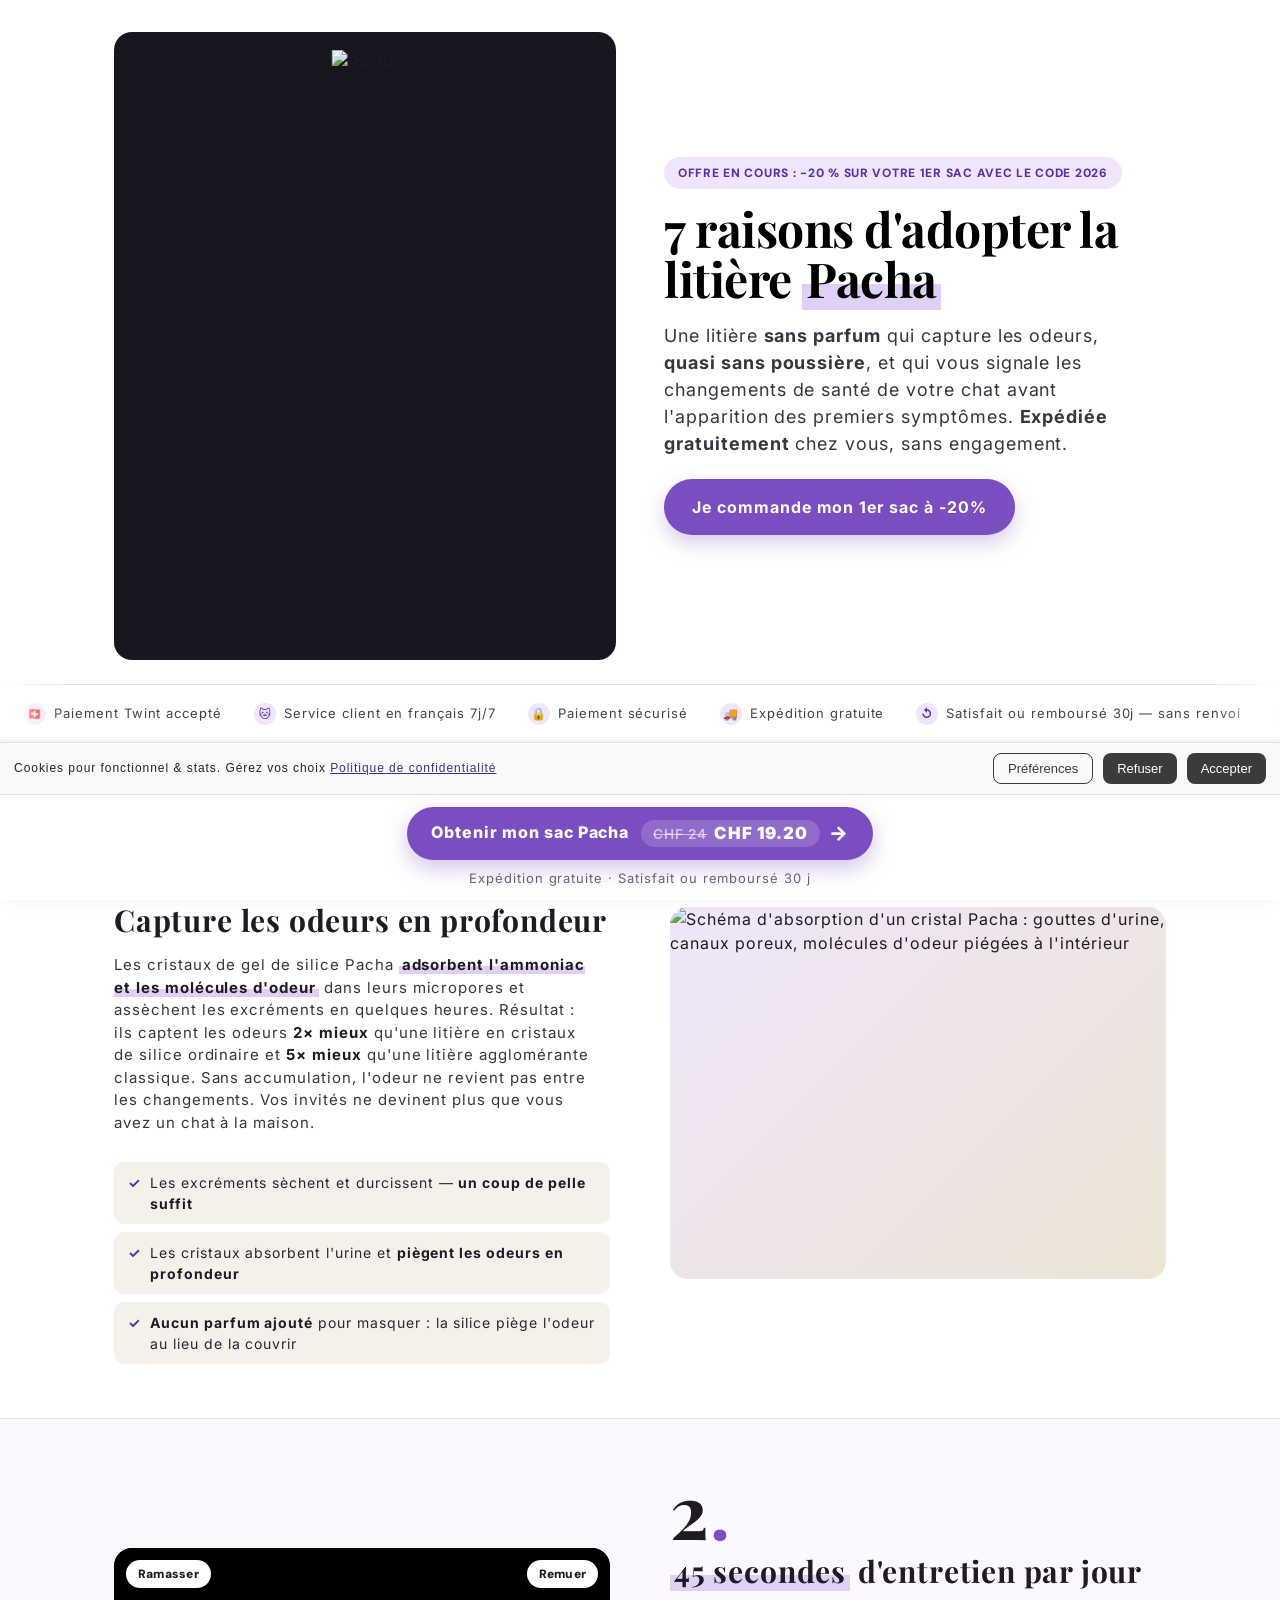
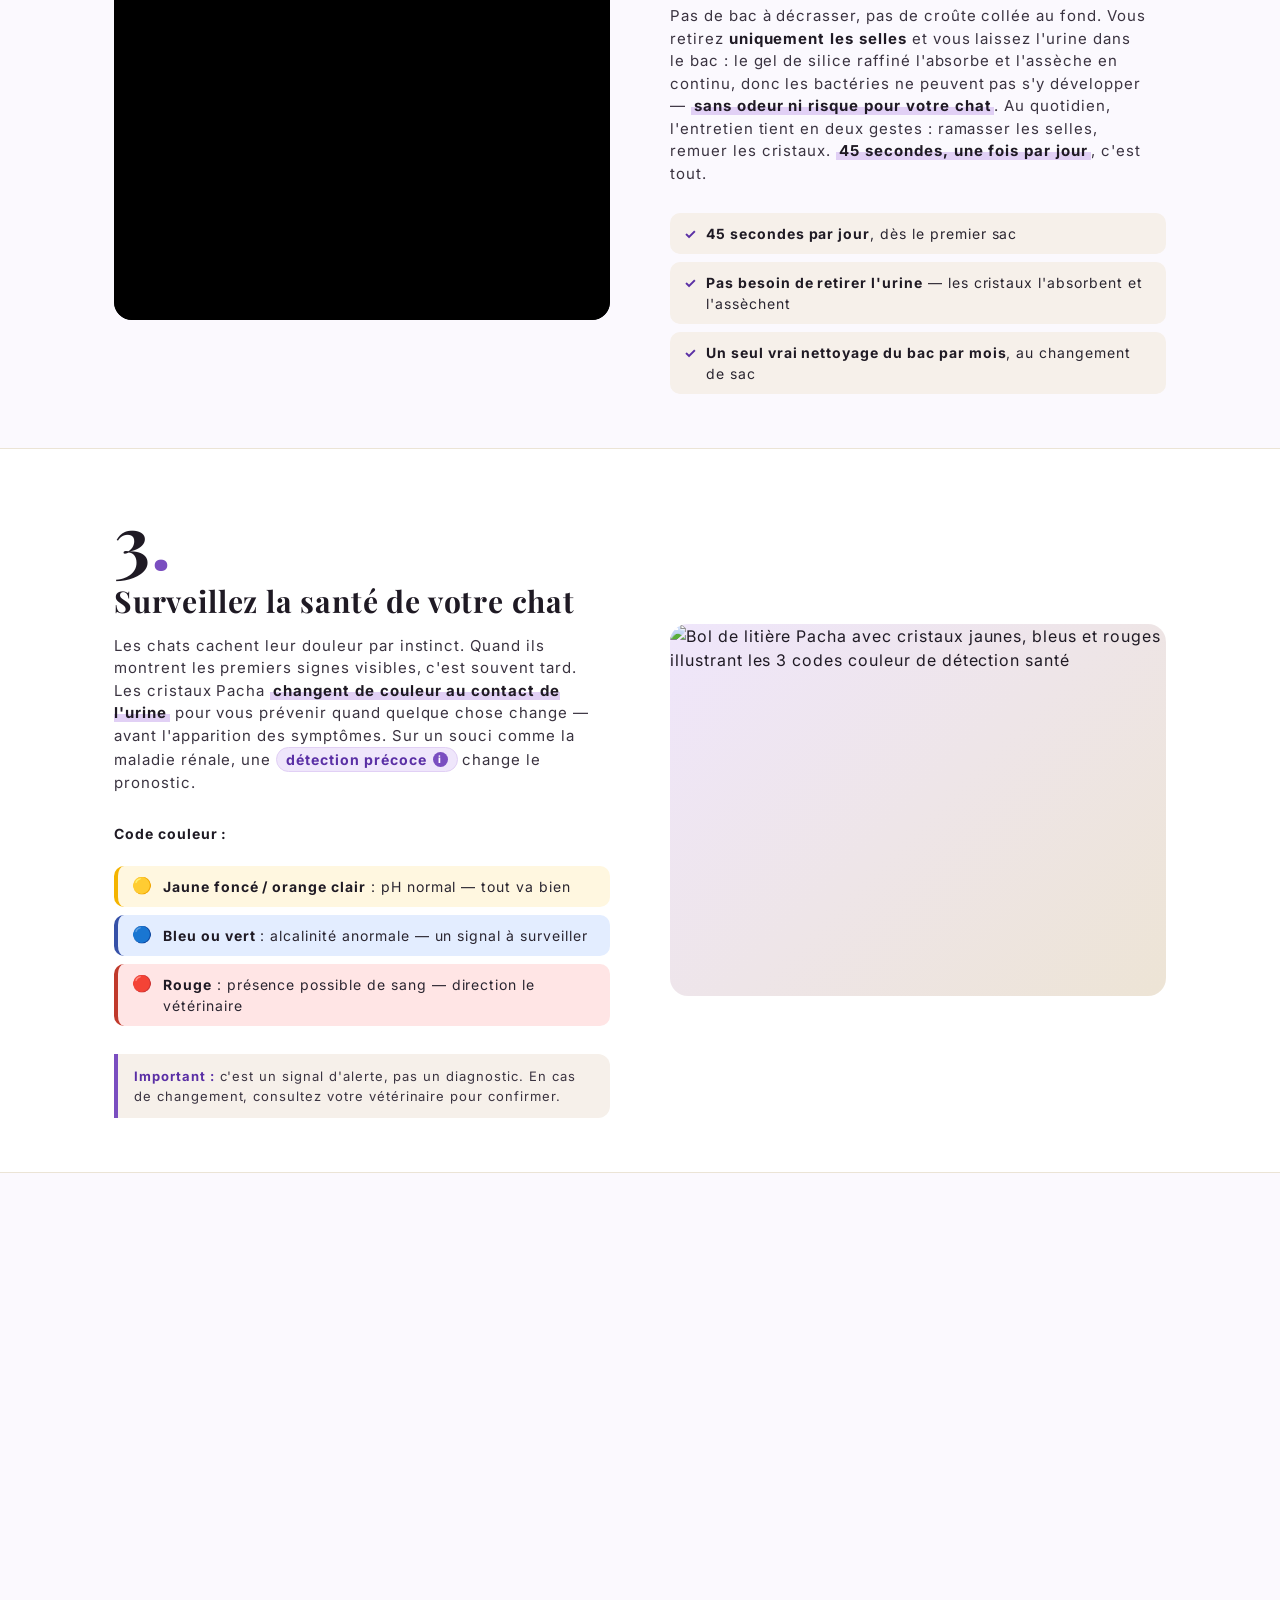
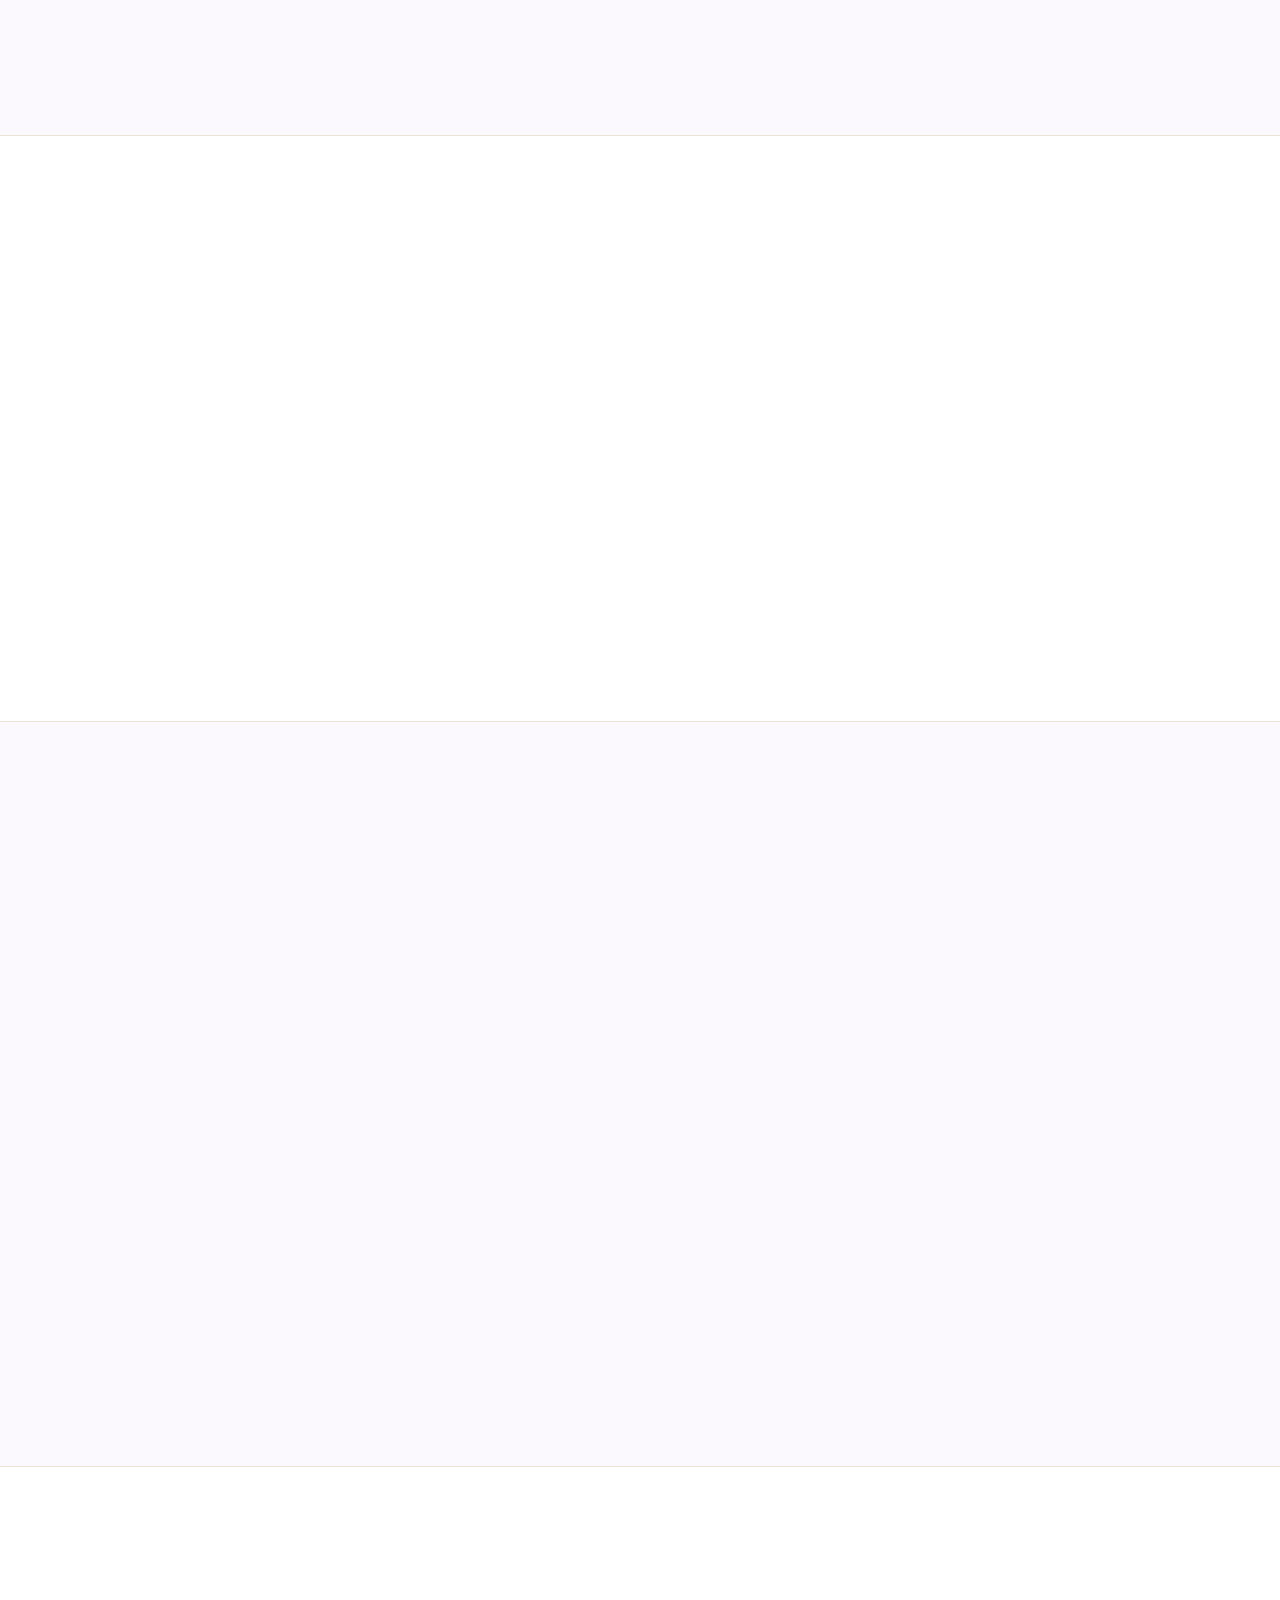
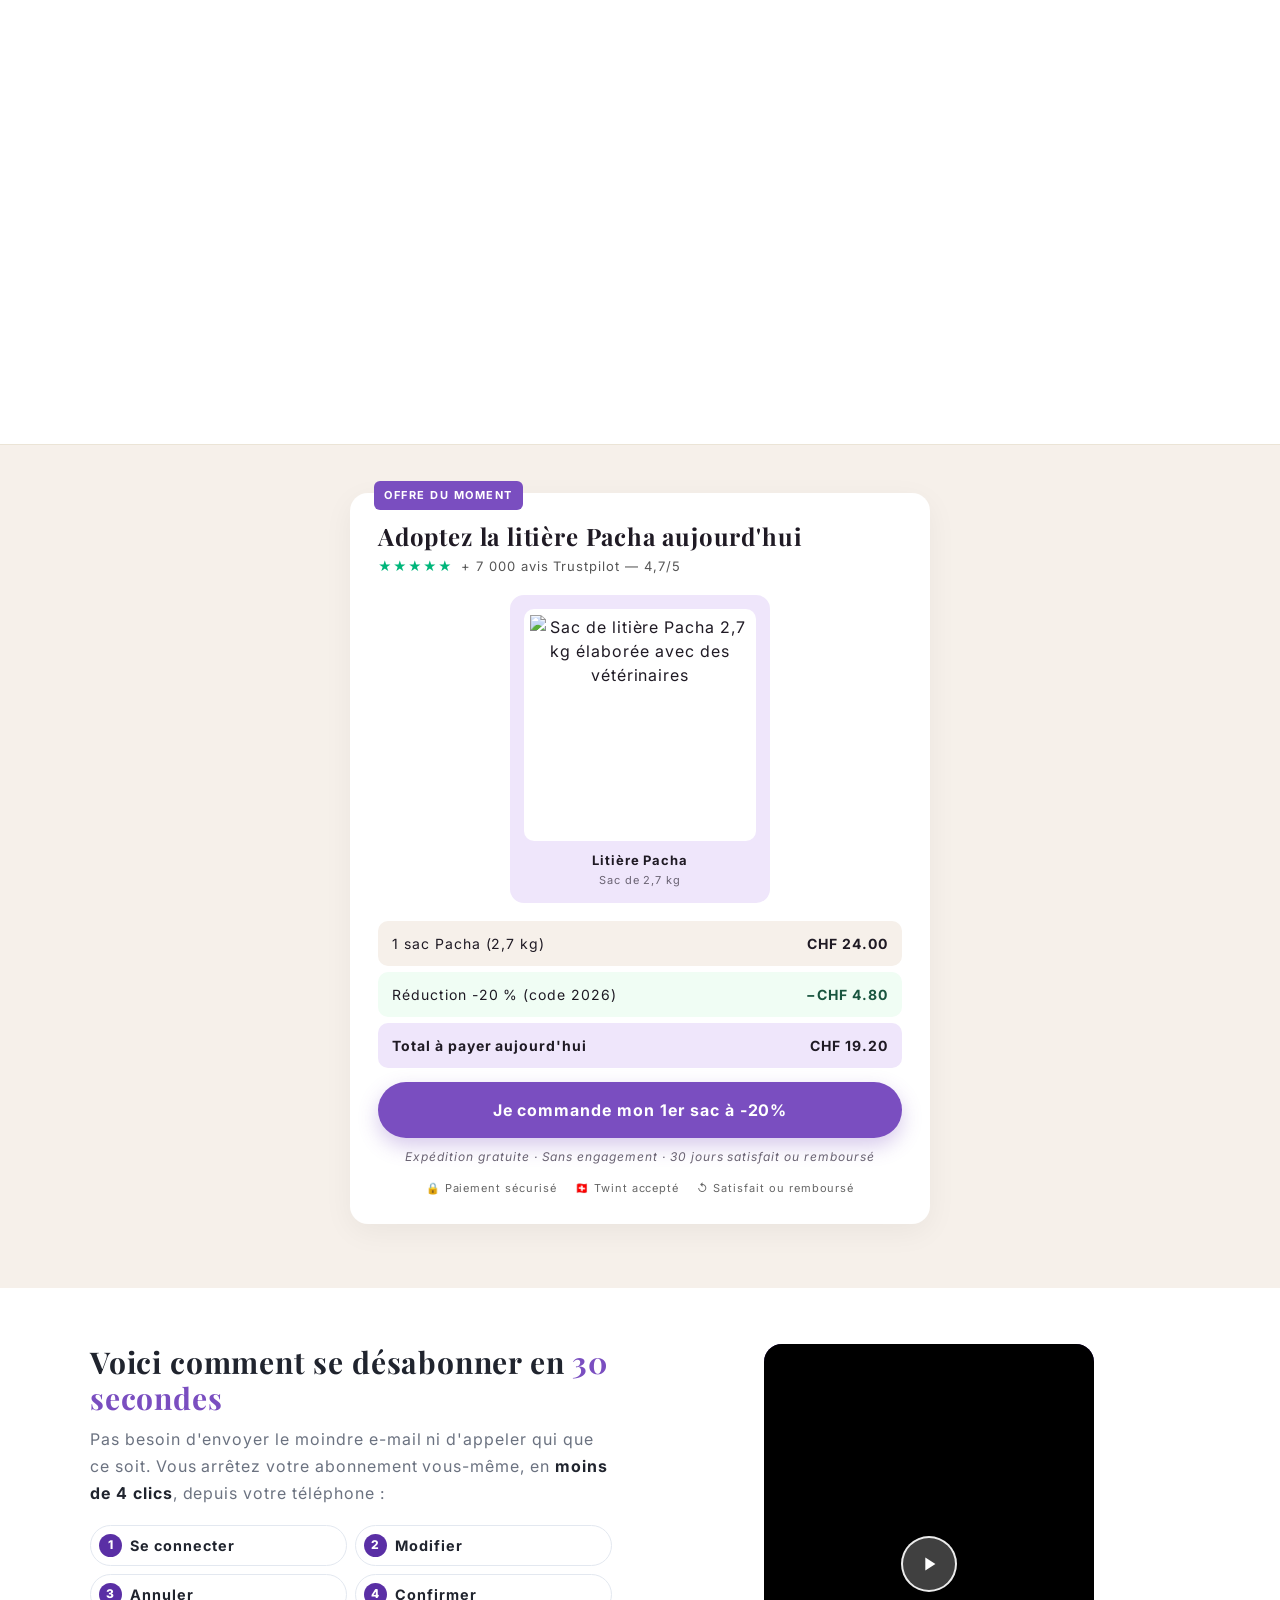
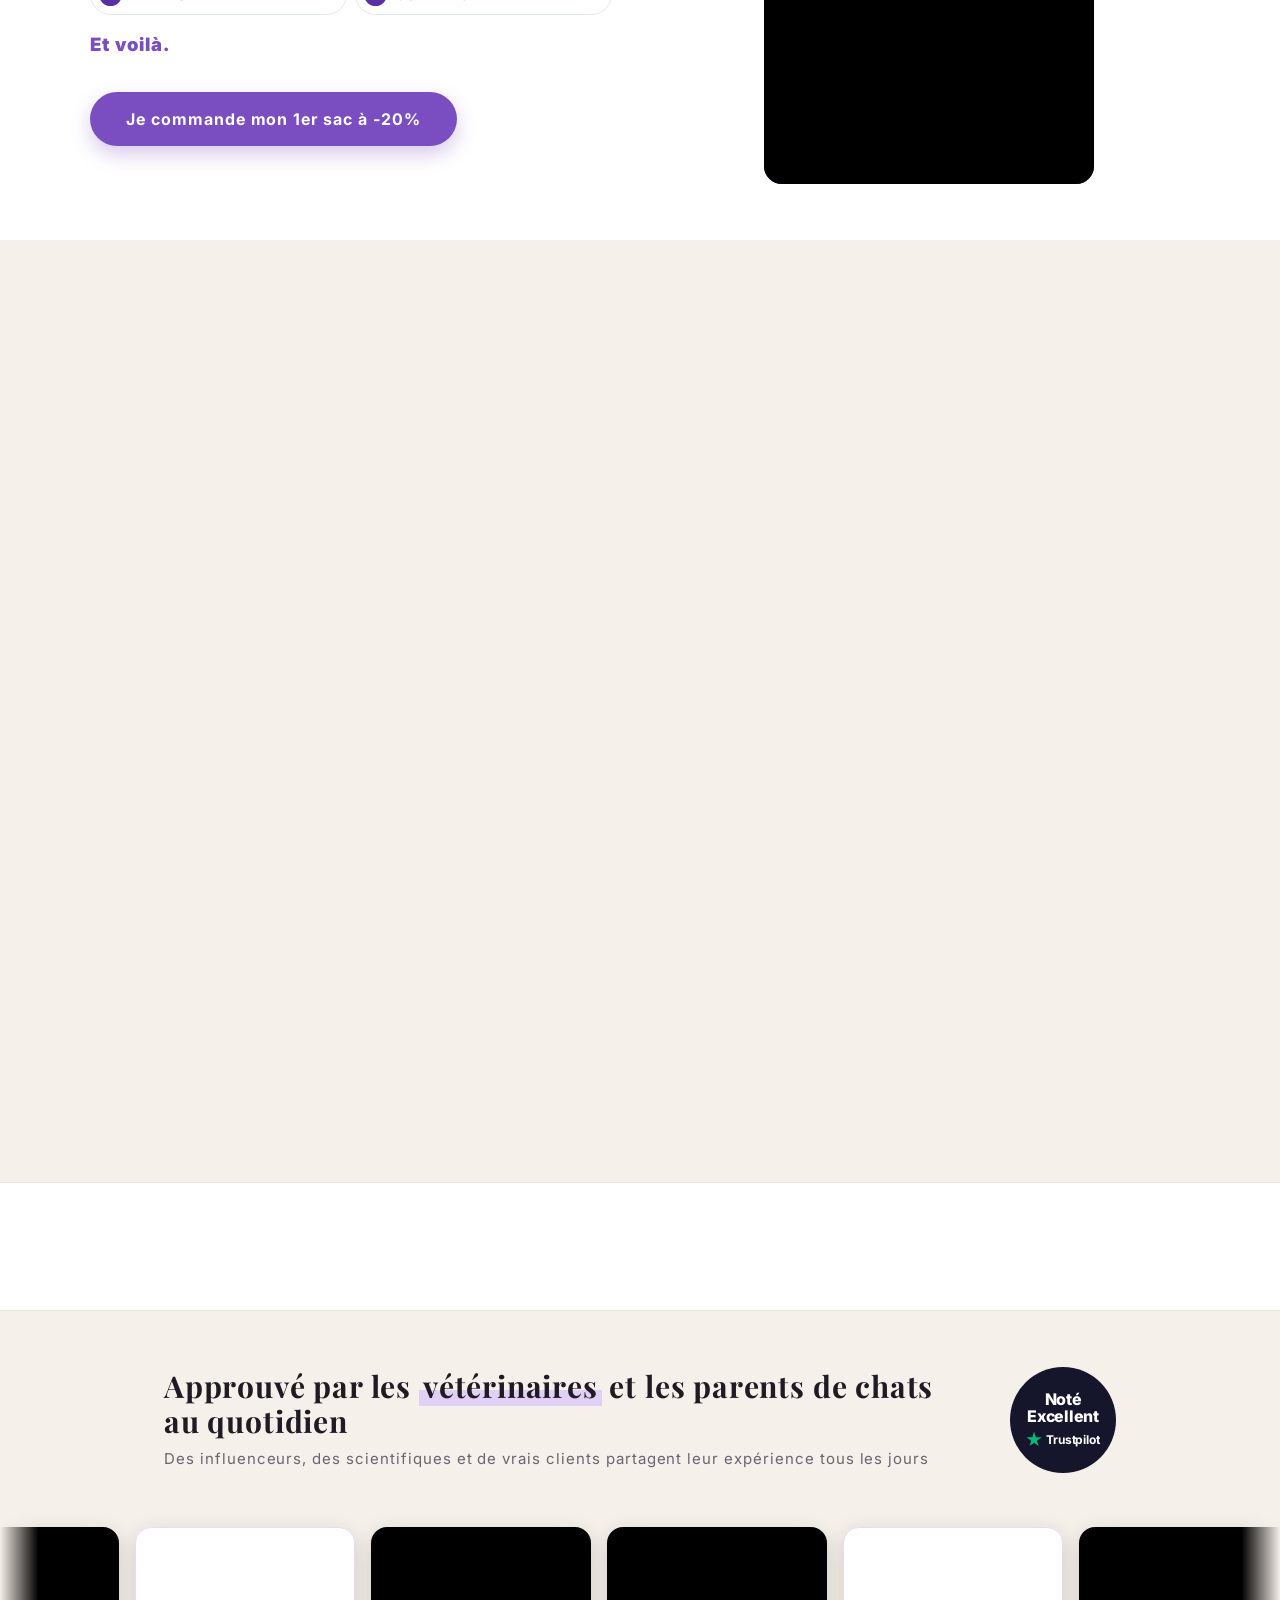
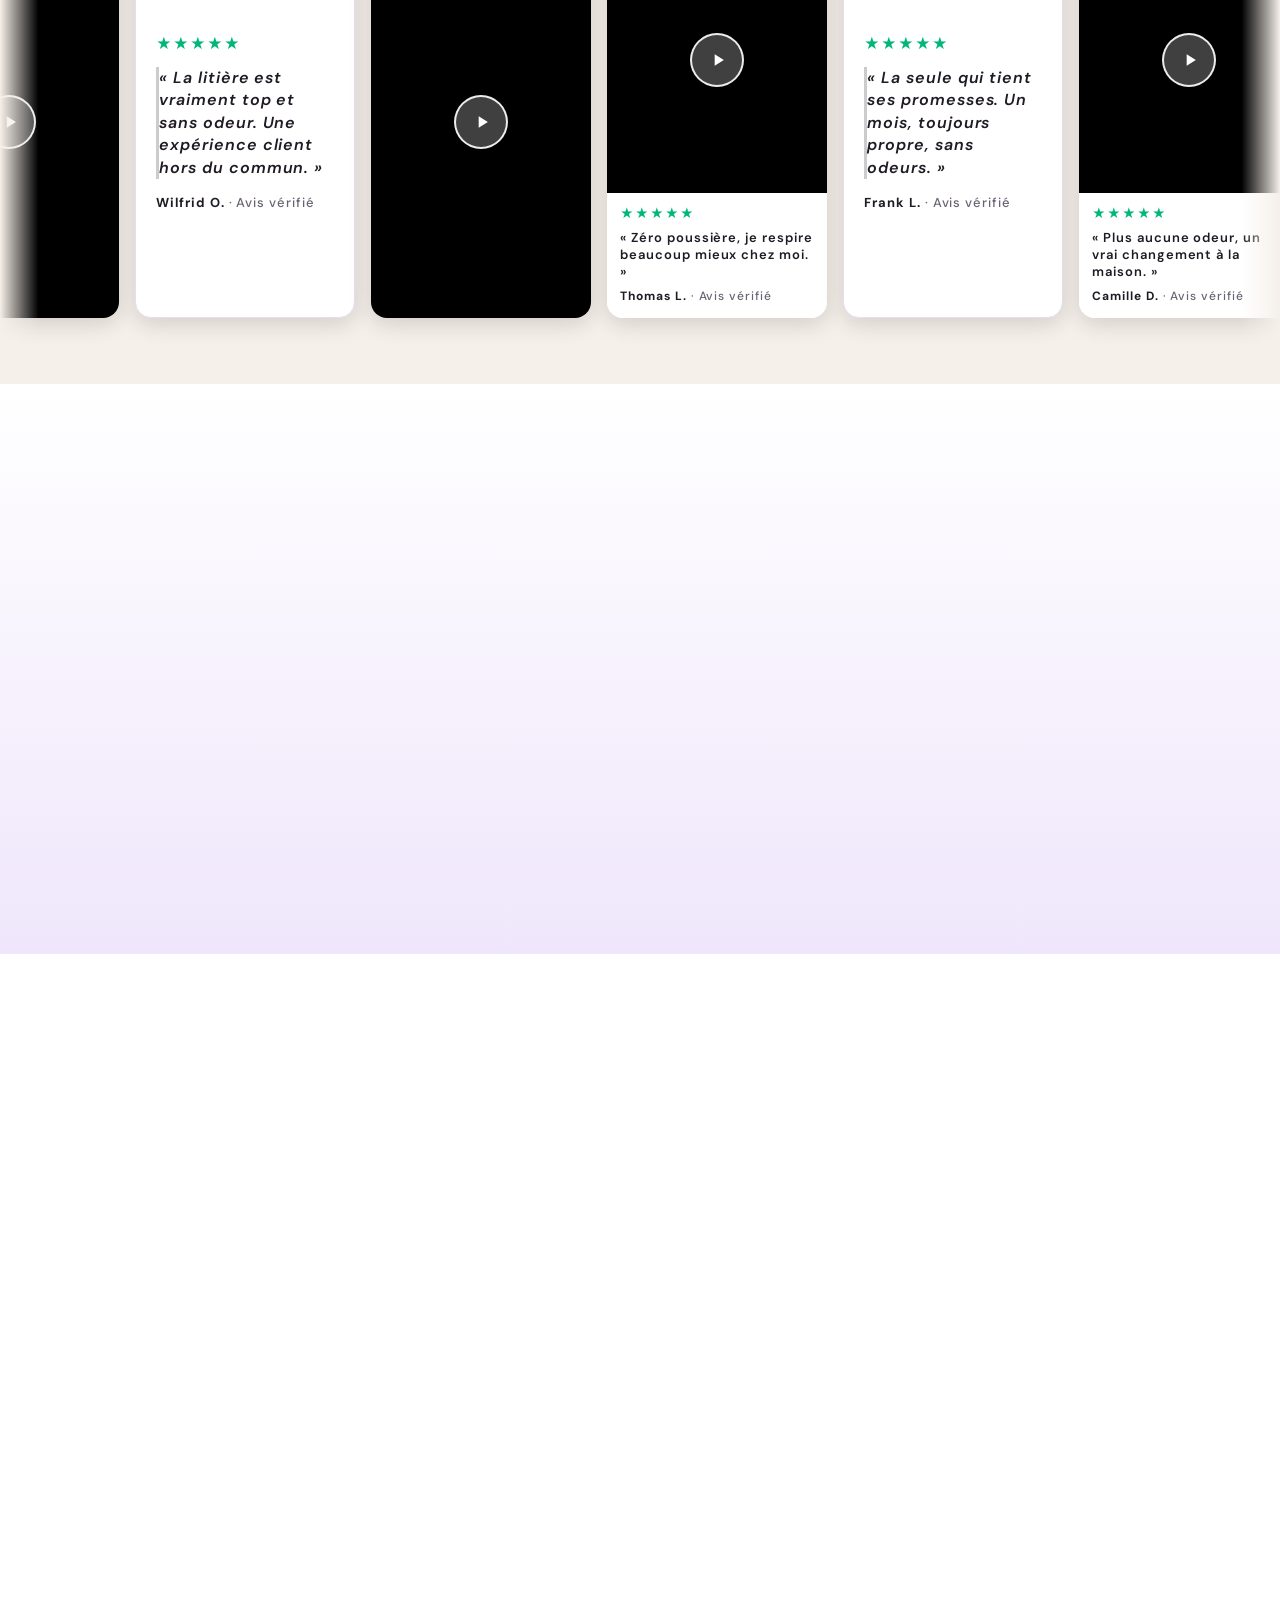
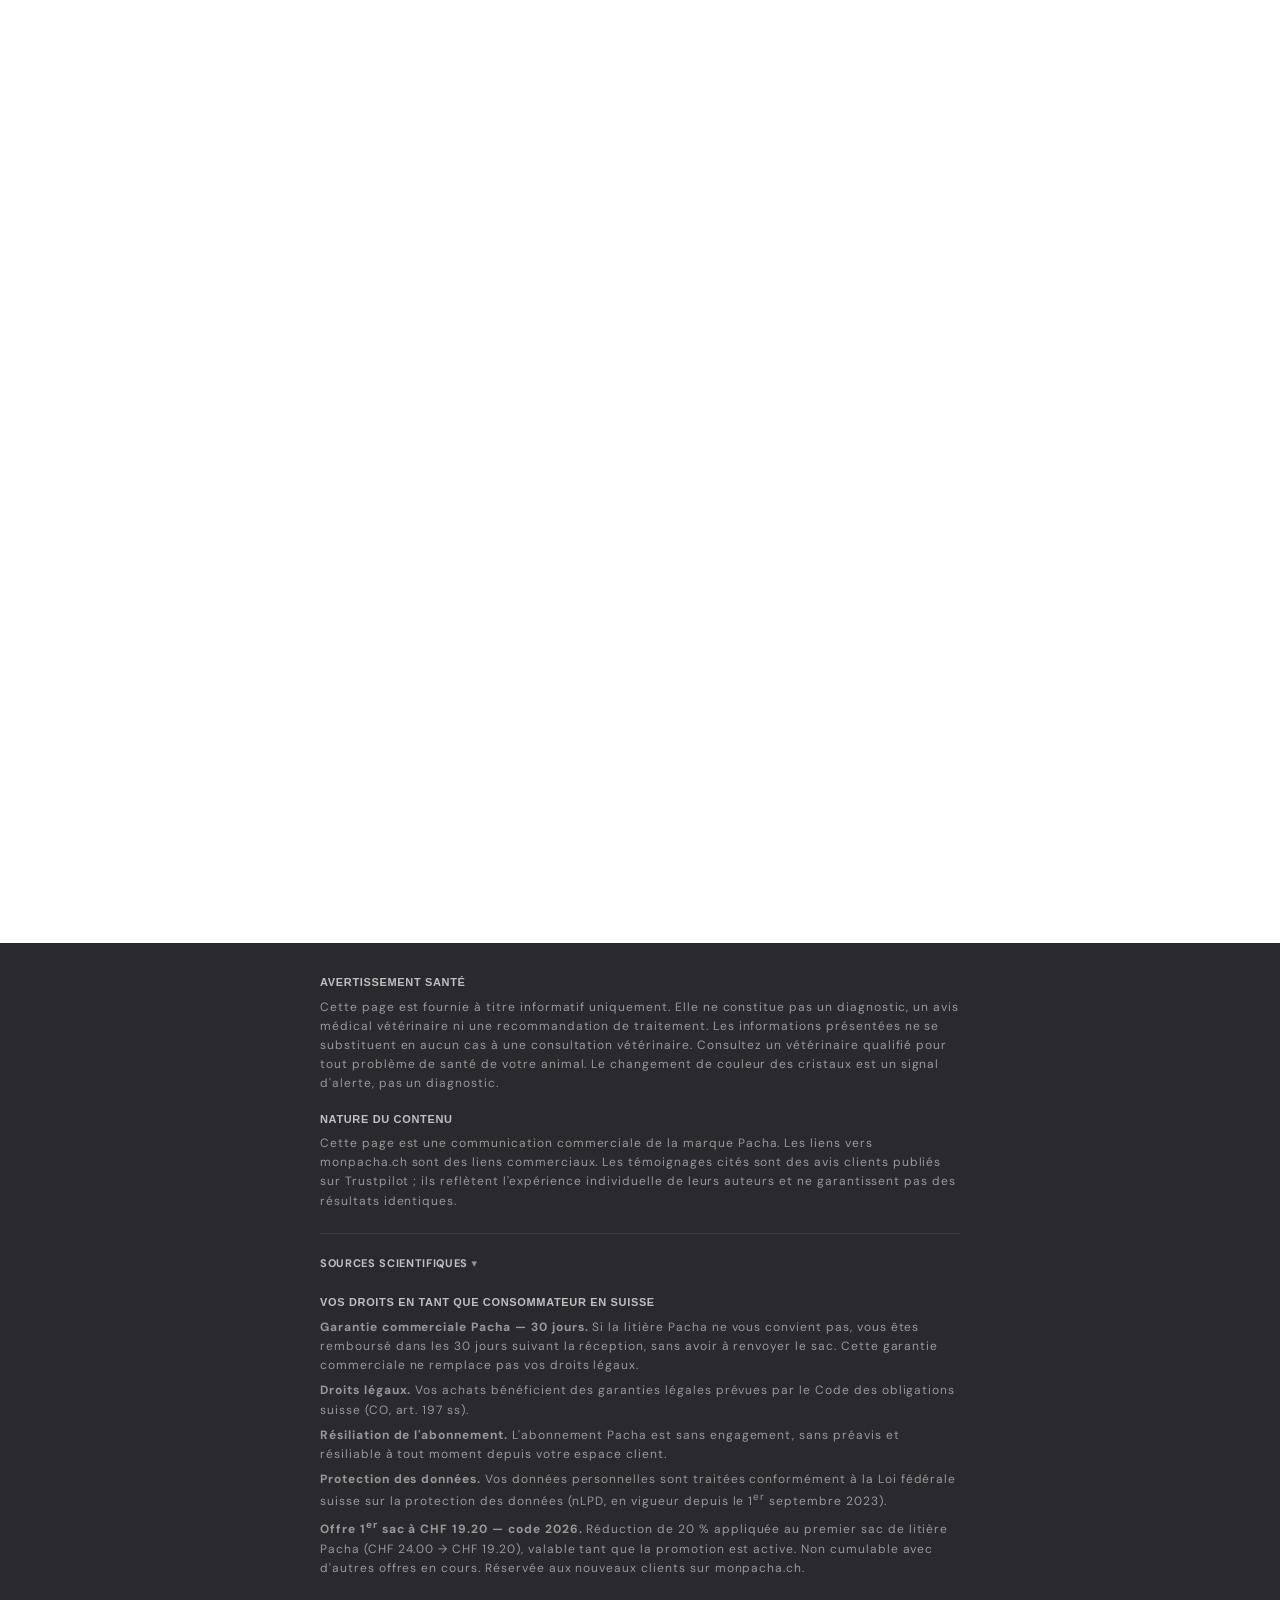
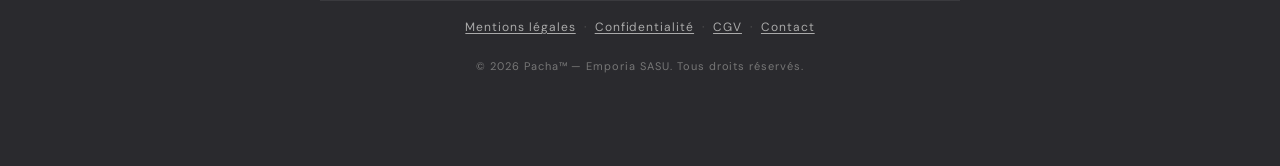
==== commit 618fe0d1: "Fix chemins absolus CSS/JS après rename (ch-fr / ch-de) Co-Authored-By: Claude Opus 4.8 (1M context)" ====
--- a/1003_7-reasons_broad_ch-fr/index.html
+++ b/1003_7-reasons_broad_ch-fr/index.html
@@ -35,7 +35,7 @@
   <link rel="preconnect" href="https://fonts.gstatic.com" crossorigin>
   <link rel="preconnect" href="https://monpacha.ch" crossorigin>
   <link href="https://fonts.googleapis.com/css2?family=Playfair+Display:wght@700;900&family=Inter:wght@400;600;700&family=DM+Sans:wght@700;900&display=swap" rel="stylesheet">
-  <link rel="stylesheet" href="/1003_7-reasons_broad_ch_fr/css/page.css">
+  <link rel="stylesheet" href="/1003_7-reasons_broad_ch-fr/css/page.css">
 </head>
 <body class="gradient">
 
@@ -644,6 +644,6 @@
   <script src="https://static.runconverge.com/pixels/6jRBhL.js" async></script>
   <script>cvg({method:"track",eventName:"$page_load"});</script>
 
-  <script src="/1003_7-reasons_broad_ch_fr/js/page.js"></script>
+  <script src="/1003_7-reasons_broad_ch-fr/js/page.js"></script>
 </body>
 </html>
--- a/1003_7-reasons_broad_ch-fr/css/page.css
+++ b/1003_7-reasons_broad_ch-fr/css/page.css
@@ -0,0 +1,2514 @@
+:root,.color-background-1{--color-foreground: var(--color-base-text);--color-background: var(--color-base-background-1);--gradient-background: var(--gradient-base-background-1)}.color-background-2{--color-foreground: var(--color-base-text);--color-background: var(--color-base-background-2);--gradient-background: var(--gradient-base-background-2)}.color-inverse{--color-foreground: var(--color-base-background-1);--color-background: var(--color-base-text);--gradient-background: rgb(var(--color-base-text))}.color-accent-1{--color-foreground: var(--color-base-solid-button-labels);--color-background: var(--color-base-accent-1);--gradient-background: var(--gradient-base-accent-1)}.color-accent-2{--color-foreground: var(--color-base-solid-button-labels);--color-background: var(--color-base-accent-2);--gradient-background: var(--gradient-base-accent-2)}.color-foreground-outline-button{--color-foreground: var(--color-base-outline-button-labels)}.color-foreground-accent-1{--color-foreground: var(--color-base-accent-1)}.color-foreground-accent-2{--color-foreground: var(--color-base-accent-2)}:root,.color-background-1{--color-link: var(--color-base-outline-button-labels);--alpha-link: .85}.color-background-2,.color-inverse,.color-accent-1,.color-accent-2{--color-link: var(--color-foreground);--alpha-link: .7}:root,.color-background-1{--color-button: var(--color-base-accent-1);--color-button-text: var(--color-base-solid-button-labels);--alpha-button-background: 1;--alpha-button-border: 1}.color-background-2,.color-inverse,.color-accent-1,.color-accent-2{--color-button: var(--color-foreground);--color-button-text: var(--color-background)}.button--secondary{--color-button: var(--color-base-outline-button-labels);--color-button-text: var(--color-base-outline-button-labels);--color-button: var(--color-background);--alpha-button-background: 1}.color-background-2 .button--secondary,.color-accent-1 .button--secondary,.color-accent-2 .button--secondary,.color-inverse .button--secondary{--color-button: var(--color-background);--color-button-text: var(--color-foreground)}.button--tertiary{--color-button: var(--color-base-outline-button-labels);--color-button-text: var(--color-base-outline-button-labels);--alpha-button-background: 0;--alpha-button-border: .2}.color-background-2 .button--tertiary,.color-inverse .button--tertiary,.color-accent-1 .button--tertiary,.color-accent-2 .button--tertiary{--color-button: var(--color-foreground);--color-button-text: var(--color-foreground)}:root,.color-background-1{--color-badge-background: var(--color-background);--color-badge-border: var(--color-foreground);--alpha-badge-border: .1}.color-background-2,.color-inverse,.color-accent-1,.color-accent-2{--color-badge-background: var(--color-background);--color-badge-border: var(--color-background);--alpha-badge-border: 1}:root,.color-background-1,.color-background-2{--color-card-hover: var(--color-base-text)}.color-inverse{--color-card-hover: var(--color-base-background-1)}.color-accent-1,.color-accent-2{--color-card-hover: var(--color-base-solid-button-labels)}:root,.color-icon-text{--color-icon: rgb(var(--color-base-text))}.color-icon-accent-1{--color-icon: rgb(var(--color-base-accent-1))}.color-icon-accent-2{--color-icon: rgb(var(--color-base-accent-2))}.color-icon-outline-button{--color-icon: rgb(var(--color-base-outline-button-labels))}.product-card-wrapper .card,.contains-card--product{--border-radius: var(--product-card-corner-radius);--border-width: var(--product-card-border-width);--border-opacity: var(--product-card-border-opacity);--shadow-horizontal-offset: var(--product-card-shadow-horizontal-offset);--shadow-vertical-offset: var(--product-card-shadow-vertical-offset);--shadow-blur-radius: var(--product-card-shadow-blur-radius);--shadow-opacity: var(--product-card-shadow-opacity);--shadow-visible: var(--product-card-shadow-visible);--image-padding: var(--product-card-image-padding);--text-alignment: var(--product-card-text-alignment)}.collection-card-wrapper .card,.contains-card--collection{--border-radius: var(--collection-card-corner-radius);--border-width: var(--collection-card-border-width);--border-opacity: var(--collection-card-border-opacity);--shadow-horizontal-offset: var(--collection-card-shadow-horizontal-offset);--shadow-vertical-offset: var(--collection-card-shadow-vertical-offset);--shadow-blur-radius: var(--collection-card-shadow-blur-radius);--shadow-opacity: var(--collection-card-shadow-opacity);--shadow-visible: var(--collection-card-shadow-visible);--image-padding: var(--collection-card-image-padding);--text-alignment: var(--collection-card-text-alignment)}.article-card-wrapper .card,.contains-card--article{--border-radius: var(--blog-card-corner-radius);--border-width: var(--blog-card-border-width);--border-opacity: var(--blog-card-border-opacity);--shadow-horizontal-offset: var(--blog-card-shadow-horizontal-offset);--shadow-vertical-offset: var(--blog-card-shadow-vertical-offset);--shadow-blur-radius: var(--blog-card-shadow-blur-radius);--shadow-opacity: var(--blog-card-shadow-opacity);--shadow-visible: var(--blog-card-shadow-visible);--image-padding: var(--blog-card-image-padding);--text-alignment: var(--blog-card-text-alignment)}.contains-content-container,.content-container{--border-radius: var(--text-boxes-radius);--border-width: var(--text-boxes-border-width);--border-opacity: var(--text-boxes-border-opacity);--shadow-horizontal-offset: var(--text-boxes-shadow-horizontal-offset);--shadow-vertical-offset: var(--text-boxes-shadow-vertical-offset);--shadow-blur-radius: var(--text-boxes-shadow-blur-radius);--shadow-opacity: var(--text-boxes-shadow-opacity);--shadow-visible: var(--text-boxes-shadow-visible)}.contains-media,.global-media-settings{--border-radius: var(--media-radius);--border-width: var(--media-border-width);--border-opacity: var(--media-border-opacity);--shadow-horizontal-offset: var(--media-shadow-horizontal-offset);--shadow-vertical-offset: var(--media-shadow-vertical-offset);--shadow-blur-radius: var(--media-shadow-blur-radius);--shadow-opacity: var(--media-shadow-opacity);--shadow-visible: var(--media-shadow-visible)}.no-js:not(html){display:none!important}html.no-js .no-js:not(html){display:block!important}.no-js-inline{display:none!important}html.no-js .no-js-inline{display:inline-block!important}html.no-js .no-js-hidden{display:none!important}.padding-x-none{padding-left:0!important;padding-right:0!important}.page-width{max-width:var(--page-width);margin:0 auto;padding:0 1.5rem}.page-width-desktop{padding:0;margin:0 auto}@media screen and (min-width:750px){.page-width{padding:0 5rem}.page-width--narrow{padding:0 9rem}.page-width-desktop{padding:0}.page-width-tablet{padding:0 5rem}}@media screen and (min-width:990px){.page-width--narrow{max-width:100rem;padding:0}.page-width-desktop{max-width:var(--page-width);padding:0 5rem}}.isolate{position:relative;z-index:0}.section+.section{margin-top:var(--spacing-sections-mobile)}@media screen and (min-width:750px){.section+.section{margin-top:var(--spacing-sections-desktop)}}.element-margin-top{margin-top:5rem}@media screen and (min-width:750px){.element-margin{margin-top:calc(5rem + var(--page-width-margin))}}body,.color-background-1,.color-background-2,.color-inverse,.color-accent-1,.color-accent-2{color:rgba(var(--color-foreground),.75);background-color:rgb(var(--color-background))}.background-secondary{background-color:rgba(var(--color-foreground),.04)}.grid-auto-flow{display:grid;grid-auto-flow:column}.page-margin,.shopify-challenge__container{margin:7rem auto}.rte-width{max-width:82rem;margin:0 auto 2rem}.list-unstyled{margin:0;padding:0;list-style:none}.hidden{display:none!important}.visually-hidden{position:absolute!important;overflow:hidden;width:1px;height:1px;margin:-1px;padding:0;border:0;clip:rect(0 0 0 0);word-wrap:normal!important}.visually-hidden--inline{margin:0;height:1em}.overflow-hidden{overflow:hidden}.skip-to-content-link:focus{z-index:9999;position:inherit;overflow:auto;width:auto;height:auto;clip:auto}.full-width-link{position:absolute;top:0;right:0;bottom:0;left:0;z-index:2}::selection{background-color:rgba(var(--color-foreground),.2)}.text-body{font-size:1.5rem;letter-spacing:.06rem;line-height:calc(1 + .8 / var(--font-body-scale));font-family:var(--font-body-family);font-style:var(--font-body-style);font-weight:var(--font-body-weight)}h1,h2,h3,h4,h5,.h0,.h1,.h2,.h3,.h4,.h5{font-family:var(--font-heading-family);font-style:var(--font-heading-style);font-weight:var(--font-heading-weight);letter-spacing:calc(var(--font-heading-scale) * .06rem);color:rgb(var(--color-foreground));line-height:calc(1 + .3/max(1,var(--font-heading-scale)));word-break:break-word}.hxl{font-size:calc(var(--font-heading-scale) * 5rem)}@media only screen and (min-width:750px){.hxl{font-size:calc(var(--font-heading-scale) * 6.2rem)}}.h0{font-size:calc(var(--font-heading-scale) * 4rem)}@media only screen and (min-width:750px){.h0{font-size:calc(var(--font-heading-scale) * 5.2rem)}}h1,.h1{font-size:calc(var(--font-heading-scale) * 3rem)}@media only screen and (min-width:750px){h1,.h1{font-size:calc(var(--font-heading-scale) * 4rem)}}h2,.h2{font-size:calc(var(--font-heading-scale) * 2rem)}@media only screen and (min-width:750px){h2,.h2{font-size:calc(var(--font-heading-scale) * 3rem)}}h3,.h3{font-size:calc(var(--font-heading-scale) * 1.7rem)}@media only screen and (min-width:750px){h3,.h3{font-size:calc(var(--font-heading-scale) * 2.2rem)}}h4,.h4{font-family:var(--font-heading-family);font-style:var(--font-heading-style);font-size:calc(var(--font-heading-scale) * 1.5rem)}h5,.h5{font-size:calc(var(--font-heading-scale) * 1.2rem)}@media only screen and (min-width:750px){h5,.h5{font-size:calc(var(--font-heading-scale) * 1.3rem)}}h6,.h6{color:rgba(var(--color-foreground),.75);margin-block-start:1.67em;margin-block-end:1.67em}blockquote{font-style:italic;color:rgba(var(--color-foreground),.75);border-left:.2rem solid rgba(var(--color-foreground),.2);padding-left:1rem}@media screen and (min-width:750px){blockquote{padding-left:1.5rem}}.caption{font-size:1rem;letter-spacing:.07rem;line-height:calc(1 + .7 / var(--font-body-scale))}@media screen and (min-width:750px){.caption{font-size:1.2rem}}.caption-with-letter-spacing{font-size:1rem;letter-spacing:.13rem;line-height:calc(1 + .2 / var(--font-body-scale));text-transform:uppercase}.caption-with-letter-spacing--medium{font-size:1.2rem;letter-spacing:.16rem}.caption-with-letter-spacing--large{font-size:1.4rem;letter-spacing:.18rem}.caption-large,.customer .field input,.customer select,.field__input,.form__label,.select__select{font-size:1.3rem;line-height:calc(1 + .5 / var(--font-body-scale));letter-spacing:.04rem}.color-foreground{color:rgb(var(--color-foreground))}table:not([class]){table-layout:fixed;border-collapse:collapse;font-size:1.4rem;border-style:hidden}table:not([class]) td,table:not([class]) th{padding:1.2em;height:70px}@media screen and (max-width:590px){table:not([class]) td,table:not([class]) th{padding:1.5em .5em!important;height:50px}}@media screen and (max-width:749px){.small-hide{display:none!important}}@media screen and (min-width:750px)and (max-width:989px){.medium-hide{display:none!important}}@media screen and (min-width:990px){.large-up-hide{display:none!important}}.left{text-align:left}.center{text-align:center}.right{text-align:right}.uppercase{text-transform:uppercase}.light{opacity:.7}a:empty,ul:empty,dl:empty,div:empty,section:empty,article:empty,p:empty,h1:empty,h2:empty,h3:empty,h4:empty,h5:empty,h6:empty{display:none}.link,.customer a{cursor:pointer;display:inline-block;border:none;box-shadow:none;text-decoration:underline;text-underline-offset:.3rem;color:rgb(var(--color-link));background-color:transparent;font-size:1.4rem;font-family:inherit}.link--text{color:rgb(var(--color-foreground))}.link--text:hover{color:rgba(var(--color-foreground),.75)}.link-with-icon{display:inline-flex;font-size:1.4rem;font-weight:600;letter-spacing:.1rem;text-decoration:none;margin-bottom:4.5rem;white-space:nowrap}.link-with-icon .icon{width:1.5rem;margin-left:1rem}a:not([href]){cursor:not-allowed}.circle-divider:after{content:"\2022";margin:0 1.3rem 0 1.5rem}.circle-divider:last-of-type:after{display:none}hr{border:none;height:.1rem;background-color:rgba(var(--color-foreground),.2);display:block;margin:5rem 0}@media screen and (min-width:750px){hr{margin:7rem 0}}.full-unstyled-link{text-decoration:none;color:currentColor;display:block}.placeholder{background-color:rgba(var(--color-foreground),.04);color:rgba(var(--color-foreground),.55);fill:rgba(var(--color-foreground),.55)}details>*{box-sizing:border-box}.break{word-break:break-word}.visibility-hidden{visibility:hidden}@media(prefers-reduced-motion){.motion-reduce{transition:none!important;animation:none!important}}:root{--duration-short: .1s;--duration-default: .2s;--duration-long: .5s}.underlined-link,.customer a{color:rgba(var(--color-link),var(--alpha-link));text-underline-offset:.3rem;text-decoration-thickness:.1rem;transition:text-decoration-thickness ease .1s}.underlined-link:hover,.customer a:hover{color:rgb(var(--color-link));text-decoration-thickness:.2rem}.icon-arrow{width:1.5rem}h3 .icon-arrow,.h3 .icon-arrow{width:calc(var(--font-heading-scale) * 1.5rem)}.animate-arrow .icon-arrow path{transform:translate(-.25rem);transition:transform var(--duration-short) ease}.animate-arrow:hover .icon-arrow path{transform:translate(-.05rem)}summary{cursor:pointer;list-style:none;position:relative}summary .icon-caret{position:absolute;height:.6rem;right:1.5rem;top:calc(50% - .2rem)}summary::-webkit-details-marker{display:none}.disclosure-has-popup{position:relative}.disclosure-has-popup[open]>summary:before{position:fixed;top:0;right:0;bottom:0;left:0;z-index:2;display:block;cursor:default;content:" ";background:transparent}.disclosure-has-popup>summary:before{display:none}.disclosure-has-popup[open]>summary+*{z-index:100}@media screen and (min-width:750px){.disclosure-has-popup[open]>summary+*{z-index:4}.facets .disclosure-has-popup[open]>summary+*{z-index:2}}*:focus{outline:0;box-shadow:none}*:focus-visible{outline:.2rem solid rgba(var(--color-foreground),.5);outline-offset:.3rem;box-shadow:0 0 0 .3rem rgb(var(--color-background)),0 0 .5rem .4rem rgba(var(--color-foreground),.3)}.focused,.no-js *:focus{outline:.2rem solid rgba(var(--color-foreground),.5);outline-offset:.3rem;box-shadow:0 0 0 .3rem rgb(var(--color-background)),0 0 .5rem .4rem rgba(var(--color-foreground),.3)}.no-js *:focus:not(:focus-visible){outline:0;box-shadow:none}.focus-inset:focus-visible{outline:.2rem solid rgba(var(--color-foreground),.5);outline-offset:-.2rem;box-shadow:0 0 .2rem rgba(var(--color-foreground),.3)}.focused.focus-inset,.no-js .focus-inset:focus{outline:.2rem solid rgba(var(--color-foreground),.5);outline-offset:-.2rem;box-shadow:0 0 .2rem rgba(var(--color-foreground),.3)}.no-js .focus-inset:focus:not(:focus-visible){outline:0;box-shadow:none}.focus-none{box-shadow:none!important;outline:0!important}.focus-offset:focus-visible{outline:.2rem solid rgba(var(--color-foreground),.5);outline-offset:1rem;box-shadow:0 0 0 1rem rgb(var(--color-background)),0 0 .2rem 1.2rem rgba(var(--color-foreground),.3)}.focus-offset.focused,.no-js .focus-offset:focus{outline:.2rem solid rgba(var(--color-foreground),.5);outline-offset:1rem;box-shadow:0 0 0 1rem rgb(var(--color-background)),0 0 .2rem 1.2rem rgba(var(--color-foreground),.3)}.no-js .focus-offset:focus:not(:focus-visible){outline:0;box-shadow:none}.title,.title-wrapper-with-link{margin:3rem 0 2rem}.title-wrapper-with-link .title{margin:0}.title .link{font-size:inherit}.title-wrapper{margin-bottom:3rem}.title-wrapper-with-link{display:flex;justify-content:space-between;align-items:flex-end;gap:1rem;margin-bottom:3rem;flex-wrap:wrap}.title--primary{margin:4rem 0}.title-wrapper--self-padded-tablet-down,.title-wrapper--self-padded-mobile{padding-left:1.5rem;padding-right:1.5rem}@media screen and (min-width:750px){.title-wrapper--self-padded-mobile{padding-left:0;padding-right:0}}@media screen and (min-width:990px){.title,.title-wrapper-with-link{margin:5rem 0 3rem}.title--primary{margin:2rem 0}.title-wrapper-with-link{align-items:center}.title-wrapper-with-link .title{margin-bottom:0}.title-wrapper--self-padded-tablet-down{padding-left:0;padding-right:0}}.title-wrapper-with-link .link-with-icon{margin:0;flex-shrink:0;display:flex;align-items:center}.title-wrapper-with-link .link-with-icon svg{width:1.5rem}.title-wrapper-with-link a{color:rgb(var(--color-link));margin-top:0;flex-shrink:0}.title-wrapper--no-top-margin{margin-top:0}.title-wrapper--no-top-margin>.title{margin-top:0}.subtitle{font-size:1.8rem;line-height:calc(1 + .8 / var(--font-body-scale));letter-spacing:.06rem;color:rgba(var(--color-foreground),.7)}.subtitle--small{font-size:1.4rem;letter-spacing:.1rem}.subtitle--medium{font-size:1.6rem;letter-spacing:.08rem}.grid{display:flex;flex-wrap:wrap;margin-bottom:2rem;padding:0;list-style:none;column-gap:var(--grid-mobile-horizontal-spacing);row-gap:var(--grid-mobile-vertical-spacing)}@media screen and (min-width:750px){.grid{column-gap:var(--grid-desktop-horizontal-spacing);row-gap:var(--grid-desktop-vertical-spacing)}}.grid:last-child{margin-bottom:0}.grid__item{width:calc(25% - var(--grid-mobile-horizontal-spacing) * 3 / 4);max-width:calc(50% - var(--grid-mobile-horizontal-spacing) / 2);flex-grow:1;flex-shrink:0}@media screen and (min-width:750px){.grid__item{width:calc(25% - var(--grid-desktop-horizontal-spacing) * 3 / 4);max-width:calc(50% - var(--grid-desktop-horizontal-spacing) / 2)}}.grid--gapless.grid{column-gap:0;row-gap:0}@media screen and (max-width:749px){.grid__item.slider__slide--full-width{width:100%;max-width:none}}.grid--1-col .grid__item{max-width:100%;width:100%}.grid--3-col .grid__item{width:calc(33.33% - var(--grid-mobile-horizontal-spacing) * 2 / 3)}@media screen and (min-width:750px){.grid--3-col .grid__item{width:calc(33.33% - var(--grid-desktop-horizontal-spacing) * 2 / 3)}}.grid--2-col .grid__item{width:calc(50% - var(--grid-mobile-horizontal-spacing) / 2)}@media screen and (min-width:750px){.grid--2-col .grid__item{width:calc(50% - var(--grid-desktop-horizontal-spacing) / 2)}.grid--4-col-tablet .grid__item{width:calc(25% - var(--grid-desktop-horizontal-spacing) * 3 / 4)}.grid--3-col-tablet .grid__item{width:calc(33.33% - var(--grid-desktop-horizontal-spacing) * 2 / 3)}.grid--2-col-tablet .grid__item{width:calc(50% - var(--grid-desktop-horizontal-spacing) / 2)}}@media screen and (max-width:989px){.grid--1-col-tablet-down .grid__item{width:100%;max-width:100%}.slider--tablet.grid--peek{margin:0;width:100%}.slider--tablet.grid--peek .grid__item{box-sizing:content-box;margin:0}}@media screen and (min-width:990px){.grid--6-col-desktop .grid__item{width:calc(16.66% - var(--grid-desktop-horizontal-spacing) * 5 / 6);max-width:calc(16.66% - var(--grid-desktop-horizontal-spacing) * 5 / 6)}.grid--5-col-desktop .grid__item{width:calc(20% - var(--grid-desktop-horizontal-spacing) * 4 / 5);max-width:calc(20% - var(--grid-desktop-horizontal-spacing) * 4 / 5)}.grid--4-col-desktop .grid__item{width:calc(25% - var(--grid-desktop-horizontal-spacing) * 3 / 4);max-width:calc(25% - var(--grid-desktop-horizontal-spacing) * 3 / 4)}.grid--3-col-desktop .grid__item{width:calc(33.33% - var(--grid-desktop-horizontal-spacing) * 2 / 3);max-width:calc(33.33% - var(--grid-desktop-horizontal-spacing) * 2 / 3)}.grid--2-col-desktop .grid__item{width:calc(50% - var(--grid-desktop-horizontal-spacing) / 2);max-width:calc(50% - var(--grid-desktop-horizontal-spacing) / 2)}}@media screen and (min-width:990px){.grid--1-col-desktop{flex:0 0 100%;max-width:100%}.grid--1-col-desktop .grid__item{width:100%;max-width:100%}}@media screen and (max-width:749px){.grid--peek.slider--mobile{margin:0;width:100%}.grid--peek.slider--mobile .grid__item{box-sizing:content-box;margin:0}.grid--peek .grid__item{min-width:35%}.grid--peek.slider .grid__item:first-of-type{margin-left:1.5rem}.grid--peek.slider:after{margin-left:calc(-1 * var(--grid-mobile-horizontal-spacing))}.grid--2-col-tablet-down .grid__item{width:calc(50% - var(--grid-mobile-horizontal-spacing) / 2)}.slider--tablet.grid--peek.grid--2-col-tablet-down .grid__item,.grid--peek .grid__item{width:calc(50% - var(--grid-mobile-horizontal-spacing) - 3rem)}.slider--tablet.grid--peek.grid--1-col-tablet-down .grid__item,.slider--mobile.grid--peek.grid--1-col-tablet-down .grid__item{width:calc(100% - var(--grid-mobile-horizontal-spacing) - 3rem)}}@media screen and (min-width:750px)and (max-width:989px){.slider--tablet.grid--peek .grid__item{width:calc(25% - var(--grid-desktop-horizontal-spacing) - 3rem)}.slider--tablet.grid--peek.grid--3-col-tablet .grid__item{width:calc(33.33% - var(--grid-desktop-horizontal-spacing) - 3rem)}.slider--tablet.grid--peek.grid--2-col-tablet .grid__item,.slider--tablet.grid--peek.grid--2-col-tablet-down .grid__item{width:calc(50% - var(--grid-desktop-horizontal-spacing) - 3rem)}.slider--tablet.grid--peek .grid__item:first-of-type{margin-left:1.5rem}.grid--2-col-tablet-down .grid__item{width:calc(50% - var(--grid-desktop-horizontal-spacing) / 2)}.grid--1-col-tablet-down.grid--peek .grid__item{width:calc(100% - var(--grid-desktop-horizontal-spacing) - 3rem)}}.media{display:block;background-color:rgba(var(--color-foreground),.1);position:relative;overflow:hidden}.media--transparent{background-color:transparent}.media>*:not(.zoom):not(.deferred-media__poster-button),.media model-viewer{display:block;max-width:100%;position:absolute;top:0;left:0;height:100%;width:100%}.media>img{object-fit:cover;object-position:center center;transition:opacity .4s cubic-bezier(.25,.46,.45,.94)}.media--square{padding-bottom:100%}.media--portrait{padding-bottom:125%}.media--landscape{padding-bottom:66.6%}.media--cropped{padding-bottom:56%}.media--16-9{padding-bottom:56.25%}.media--circle{padding-bottom:100%;border-radius:50%}.media.media--hover-effect>img+img{opacity:0}@media screen and (min-width:990px){.media--cropped{padding-bottom:63%}}deferred-media{display:block}.button,.shopify-challenge__button,.customer button,button.shopify-payment-button__button--unbranded,.shopify-payment-button [role=button],.cart__dynamic-checkout-buttons [role=button],.cart__dynamic-checkout-buttons iframe{--shadow-horizontal-offset: var(--buttons-shadow-horizontal-offset);--shadow-vertical-offset: var(--buttons-shadow-vertical-offset);--shadow-blur-radius: var(--buttons-shadow-blur-radius);--shadow-opacity: var(--buttons-shadow-opacity);--shadow-visible: var(--buttons-shadow-visible);--border-offset: var(--buttons-border-offset);--border-opacity: calc(1 - var(--buttons-border-opacity));border-radius:var(--buttons-radius-outset);position:relative}.button,.shopify-challenge__button,.customer button,button.shopify-payment-button__button--unbranded{min-width:calc(12rem + var(--buttons-border-width) * 2);min-height:calc(4.5rem + var(--buttons-border-width) * 2)}.shopify-payment-button__button--branded{z-index:auto}.cart__dynamic-checkout-buttons iframe{box-shadow:var(--shadow-horizontal-offset) var(--shadow-vertical-offset) var(--shadow-blur-radius) rgba(var(--color-base-text),var(--shadow-opacity))}.button,.shopify-challenge__button,.customer button{display:inline-flex;justify-content:center;align-items:center;border:0;padding:0 3rem;cursor:pointer;font:inherit;font-size:1.5rem;text-decoration:none;color:rgb(var(--color-button-text));transition:box-shadow var(--duration-short) ease;-webkit-appearance:none;appearance:none;background-color:rgba(var(--color-button),var(--alpha-button-background))}.button:before,.shopify-challenge__button:before,.customer button:before,.shopify-payment-button__button--unbranded:before,.shopify-payment-button [role=button]:before,.cart__dynamic-checkout-buttons [role=button]:before{content:"";position:absolute;top:0;right:0;bottom:0;left:0;z-index:-1;border-radius:var(--buttons-radius-outset);box-shadow:var(--shadow-horizontal-offset) var(--shadow-vertical-offset) var(--shadow-blur-radius) rgba(var(--color-shadow),var(--shadow-opacity))}.button:after,.shopify-challenge__button:after,.customer button:after,.shopify-payment-button__button--unbranded:after{content:"";position:absolute;top:var(--buttons-border-width);right:var(--buttons-border-width);bottom:var(--buttons-border-width);left:var(--buttons-border-width);z-index:1;border-radius:var(--buttons-radius);box-shadow:0 0 0 calc(var(--buttons-border-width) + var(--border-offset)) rgba(var(--color-button-text),var(--border-opacity)),0 0 0 var(--buttons-border-width) rgba(var(--color-button),var(--alpha-button-background));transition:box-shadow var(--duration-short) ease}.button:not([disabled]):hover:after,.shopify-challenge__button:hover:after,.customer button:hover:after,.shopify-payment-button__button--unbranded:hover:after{--border-offset: 1.3px;box-shadow:0 0 0 calc(var(--buttons-border-width) + var(--border-offset)) rgba(var(--color-button-text),var(--border-opacity)),0 0 0 calc(var(--buttons-border-width) + 1px) rgba(var(--color-button),var(--alpha-button-background))}.button--secondary:after{--border-opacity: var(--buttons-border-opacity)}.button:focus-visible,.button:focus,.button.focused,.shopify-payment-button__button--unbranded:focus-visible,.shopify-payment-button [role=button]:focus-visible,.shopify-payment-button__button--unbranded:focus,.shopify-payment-button [role=button]:focus{outline:0;box-shadow:0 0 0 .3rem rgb(var(--color-background)),0 0 0 .5rem rgba(var(--color-foreground),.5),0 0 .5rem .4rem rgba(var(--color-foreground),.3)}.button:focus:not(:focus-visible):not(.focused),.shopify-payment-button__button--unbranded:focus:not(:focus-visible):not(.focused),.shopify-payment-button [role=button]:focus:not(:focus-visible):not(.focused){box-shadow:inherit}.button::selection,.shopify-challenge__button::selection,.customer button::selection{background-color:rgba(var(--color-button-text),.3)}.button,.button-label,.shopify-challenge__button,.customer button{font-size:1.5rem;letter-spacing:.1rem;line-height:calc(1 + .2 / var(--font-body-scale))}.button--tertiary{font-size:1.2rem;padding:1rem 1.5rem;min-width:calc(9rem + var(--buttons-border-width) * 2);min-height:calc(3.5rem + var(--buttons-border-width) * 2)}.button--small{padding:1.2rem 2.6rem}.button:disabled,.button[aria-disabled=true],.button.disabled,.customer button:disabled,.customer button[aria-disabled=true],.customer button.disabled{cursor:not-allowed;opacity:.5}.button--full-width{display:flex;width:100%}.button.loading{color:transparent;position:relative}@media screen and (forced-colors:active){.button.loading{color:rgb(var(--color-foreground))}}.button.loading>.loading-overlay__spinner{top:50%;left:50%;transform:translate(-50%,-50%);position:absolute;height:100%;display:flex;align-items:center}.button.loading>.loading-overlay__spinner .spinner{width:fit-content}.button.loading>.loading-overlay__spinner .path{stroke:rgb(var(--color-button-text))}.share-button{display:block;position:relative}.share-button details{width:fit-content}.flex-end{justify-content:flex-end!important}.share-button__button{font-size:1.4rem;display:flex;min-height:2.4rem;align-items:center;color:rgb(var(--color-link));margin-left:0;padding-left:0}details[open]>.share-button__fallback{animation:animateMenuOpen var(--duration-default) ease}.share-button__button:hover{text-decoration:underline;text-underline-offset:.3rem}.share-button__button,.share-button__fallback button{cursor:pointer;background-color:transparent;border:none}.share-button__button .icon-share{height:1.2rem;margin-right:1rem;width:1.3rem}.share-button__fallback{display:flex;align-items:center;position:absolute;top:3rem;left:.1rem;z-index:3;width:100%;min-width:max-content;border-radius:var(--inputs-radius);border:0}.share-button__fallback:after{pointer-events:none;content:"";position:absolute;top:var(--inputs-border-width);right:var(--inputs-border-width);bottom:var(--inputs-border-width);left:var(--inputs-border-width);border:.1rem solid transparent;border-radius:var(--inputs-radius);box-shadow:0 0 0 var(--inputs-border-width) rgba(var(--color-foreground),var(--inputs-border-opacity));transition:box-shadow var(--duration-short) ease;z-index:1}.share-button__fallback:before{background:rgb(var(--color-background));pointer-events:none;content:"";position:absolute;top:0;right:0;bottom:0;left:0;border-radius:var(--inputs-radius-outset);box-shadow:var(--inputs-shadow-horizontal-offset) var(--inputs-shadow-vertical-offset) var(--inputs-shadow-blur-radius) rgba(var(--color-base-text),var(--inputs-shadow-opacity));z-index:-1}.share-button__fallback button{width:4.4rem;height:4.4rem;padding:0;flex-shrink:0;display:flex;justify-content:center;align-items:center;position:relative;right:var(--inputs-border-width)}.share-button__fallback button:hover{color:rgba(var(--color-foreground),.75)}.share-button__fallback button:hover svg{transform:scale(1.07)}.share-button__close:not(.hidden)+.share-button__copy{display:none}.share-button__close,.share-button__copy{background-color:transparent;color:rgb(var(--color-foreground))}.share-button__copy:focus-visible,.share-button__close:focus-visible{background-color:rgb(var(--color-background));z-index:2}.share-button__copy:focus,.share-button__close:focus{background-color:rgb(var(--color-background));z-index:2}.field:not(:focus-visible):not(.focused)+.share-button__copy:not(:focus-visible):not(.focused),.field:not(:focus-visible):not(.focused)+.share-button__close:not(:focus-visible):not(.focused){background-color:inherit}.share-button__fallback .field:after,.share-button__fallback .field:before{content:none}.share-button__fallback .field{border-radius:0;min-width:auto;min-height:auto;transition:none}.share-button__fallback .field__input:focus,.share-button__fallback .field__input:-webkit-autofill{outline:.2rem solid rgba(var(--color-foreground),.5);outline-offset:.1rem;box-shadow:0 0 0 .1rem rgb(var(--color-background)),0 0 .5rem .4rem rgba(var(--color-foreground),.3)}.share-button__fallback .field__input{box-shadow:none;text-overflow:ellipsis;white-space:nowrap;overflow:hidden;filter:none;min-width:auto;min-height:auto}.share-button__fallback .field__input:hover{box-shadow:none}.share-button__fallback .icon{width:1.5rem;height:1.5rem}.share-button__message:not(:empty){display:flex;align-items:center;width:100%;height:100%;margin-top:0;padding:.8rem 0 .8rem 1.5rem;margin:var(--inputs-border-width)}.share-button__message:not(:empty):not(.hidden)~*{display:none}.field__input,.select__select,.customer .field input,.customer select{-webkit-appearance:none;appearance:none;background-color:rgb(var(--color-background));color:rgb(var(--color-foreground));font-size:1.6rem;width:100%;box-sizing:border-box;transition:box-shadow var(--duration-short) ease;border-radius:var(--inputs-radius);height:4.5rem;min-height:calc(var(--inputs-border-width) * 2);min-width:calc(7rem + (var(--inputs-border-width) * 2));position:relative;border:0}.field:before,.select:before,.customer .field:before,.customer select:before,.localization-form__select:before{pointer-events:none;content:"";position:absolute;top:0;right:0;bottom:0;left:0;border-radius:var(--inputs-radius-outset);box-shadow:var(--inputs-shadow-horizontal-offset) var(--inputs-shadow-vertical-offset) var(--inputs-shadow-blur-radius) rgba(var(--color-base-text),var(--inputs-shadow-opacity));z-index:-1}.field:after,.select:after,.customer .field:after,.customer select:after,.localization-form__select:after{pointer-events:none;content:"";position:absolute;top:var(--inputs-border-width);right:var(--inputs-border-width);bottom:var(--inputs-border-width);left:var(--inputs-border-width);border:.1rem solid transparent;border-radius:var(--inputs-radius);box-shadow:0 0 0 var(--inputs-border-width) rgba(var(--color-foreground),var(--inputs-border-opacity));transition:box-shadow var(--duration-short) ease;z-index:1}.select__select{font-family:var(--font-body-family);font-style:var(--font-body-style);font-weight:var(--font-body-weight);font-size:1.2rem;color:rgba(var(--color-foreground),.75)}.field:hover.field:after,.select:hover.select:after,.select__select:hover.select__select:after,.customer .field:hover.field:after,.customer select:hover.select:after,.localization-form__select:hover.localization-form__select:after{box-shadow:0 0 0 calc(.1rem + var(--inputs-border-width)) rgba(var(--color-foreground),var(--inputs-border-opacity));outline:0;border-radius:var(--inputs-radius)}.field__input:focus-visible,.select__select:focus-visible,.customer .field input:focus-visible,.customer select:focus-visible,.localization-form__select:focus-visible.localization-form__select:after{box-shadow:0 0 0 calc(.1rem + var(--inputs-border-width)) rgba(var(--color-foreground));outline:0;border-radius:var(--inputs-radius)}.field__input:focus,.select__select:focus,.customer .field input:focus,.customer select:focus,.localization-form__select:focus.localization-form__select:after{box-shadow:0 0 0 calc(.1rem + var(--inputs-border-width)) rgba(var(--color-foreground));outline:0;border-radius:var(--inputs-radius)}.localization-form__select:focus{outline:0;box-shadow:none}.text-area,.select{display:flex;position:relative;width:100%}.select .icon-caret,.customer select+svg{height:.6rem;pointer-events:none;position:absolute;top:calc(50% - .2rem);right:calc(var(--inputs-border-width) + 1.5rem)}.select__select,.customer select{cursor:pointer;line-height:calc(1 + .6 / var(--font-body-scale));padding:0 2rem;margin:var(--inputs-border-width);min-height:calc(var(--inputs-border-width) * 2)}.field{position:relative;width:100%;display:flex;transition:box-shadow var(--duration-short) ease}.customer .field{display:flex}.field--with-error{flex-wrap:wrap}.field__input,.customer .field input{flex-grow:1;text-align:left;padding:1.5rem;margin:var(--inputs-border-width);transition:box-shadow var(--duration-short) ease}.field__label,.customer .field label{font-size:1.6rem;left:calc(var(--inputs-border-width) + 2rem);top:calc(1rem + var(--inputs-border-width));margin-bottom:0;pointer-events:none;position:absolute;transition:top var(--duration-short) ease,font-size var(--duration-short) ease;color:rgba(var(--color-foreground),.75);letter-spacing:.1rem;line-height:1.5}.field__input:focus~.field__label,.field__input:not(:placeholder-shown)~.field__label,.field__input:-webkit-autofill~.field__label,.customer .field input:focus~label,.customer .field input:not(:placeholder-shown)~label,.customer .field input:-webkit-autofill~label{font-size:1rem;top:calc(var(--inputs-border-width) + .5rem);left:calc(var(--inputs-border-width) + 2rem);letter-spacing:.04rem}.field__input:focus,.field__input:not(:placeholder-shown),.field__input:-webkit-autofill,.customer .field input:focus,.customer .field input:not(:placeholder-shown),.customer .field input:-webkit-autofill{padding:2.2rem 1.5rem .8rem 2rem;margin:var(--inputs-border-width)}.field__input::-webkit-search-cancel-button,.customer .field input::-webkit-search-cancel-button{display:none}.field__input::placeholder,.customer .field input::placeholder{opacity:0}.field__button{align-items:center;background-color:transparent;border:0;color:currentColor;cursor:pointer;display:flex;height:4.4rem;justify-content:center;overflow:hidden;padding:0;position:absolute;right:0;top:0;width:4.4rem}.field__button>svg{height:2.5rem;width:2.5rem}.field__input:-webkit-autofill~.field__button,.field__input:-webkit-autofill~.field__label,.customer .field input:-webkit-autofill~label{color:#000}.text-area{font-family:var(--font-body-family);font-style:var(--font-body-style);font-weight:var(--font-body-weight);min-height:10rem;resize:none}input[type=checkbox]{display:inline-block;width:auto;margin-right:.5rem}.form__label{display:block;margin-bottom:.6rem}.form__message{align-items:center;display:flex;font-size:1.4rem;line-height:1;margin-top:1rem}.form__message--large{font-size:1.6rem}.customer .field .form__message{font-size:1.4rem;text-align:left}.form__message .icon,.customer .form__message svg{flex-shrink:0;height:1.3rem;margin-right:.5rem;width:1.3rem}.form__message--large .icon,.customer .form__message svg{height:1.5rem;width:1.5rem;margin-right:1rem}.customer .field .form__message svg{align-self:start}.form-status{margin:0;font-size:1.6rem}.form-status-list{padding:0;margin:2rem 0 4rem}.form-status-list li{list-style-position:inside}.form-status-list .link:first-letter{text-transform:capitalize}.quantity{color:rgba(var(--color-foreground));position:relative;width:calc(14rem / var(--font-body-scale) + var(--inputs-border-width) * 2);display:flex;border-radius:.5rem;min-height:calc((var(--inputs-border-width) * 2) + 4.5rem)}.quantity:after{pointer-events:none;content:"";position:absolute;top:var(--inputs-border-width);right:var(--inputs-border-width);bottom:var(--inputs-border-width);left:var(--inputs-border-width);border:.1rem solid transparent;border-radius:.5rem;box-shadow:0 0 0 var(--inputs-border-width) rgba(var(--color-foreground),var(--inputs-border-opacity));transition:box-shadow var(--duration-short) ease;z-index:1}.quantity:before{background:rgb(var(--color-background));pointer-events:none;content:"";position:absolute;top:0;right:0;bottom:0;left:0;border-radius:var(--inputs-radius-outset);box-shadow:var(--inputs-shadow-horizontal-offset) var(--inputs-shadow-vertical-offset) var(--inputs-shadow-blur-radius) rgba(var(--color-base-text),var(--inputs-shadow-opacity));z-index:-1}.quantity__input{color:currentColor;font-size:1.4rem;font-weight:500;opacity:.85;text-align:center;background-color:transparent;border:0;padding:0 .5rem;width:100%;flex-grow:1;-webkit-appearance:none;appearance:none}.quantity__button{width:calc(4.5rem / var(--font-body-scale));flex-shrink:0;font-size:1.8rem;border:0;background-color:transparent;cursor:pointer;display:flex;align-items:center;justify-content:center;color:rgb(var(--color-foreground));padding:0}.quantity__button:first-child{margin-left:calc(var(--inputs-border-width))}.quantity__button:last-child{margin-right:calc(var(--inputs-border-width))}.quantity__button svg{width:1rem;pointer-events:none}.quantity__button:focus-visible,.quantity__input:focus-visible{background-color:rgb(var(--color-background));z-index:2}.quantity__button:focus,.quantity__input:focus{background-color:rgb(var(--color-background));z-index:2}.quantity__button:not(:focus-visible):not(.focused),.quantity__input:not(:focus-visible):not(.focused){box-shadow:inherit;background-color:inherit}.quantity__input:-webkit-autofill,.quantity__input:-webkit-autofill:hover,.quantity__input:-webkit-autofill:active{box-shadow:0 0 0 10rem rgb(var(--color-background)) inset!important;-webkit-box-shadow:0 0 0 10rem rgb(var(--color-background)) inset!important}.quantity__input::-webkit-outer-spin-button,.quantity__input::-webkit-inner-spin-button{-webkit-appearance:none;margin:0}.quantity__input[type=number]{-moz-appearance:textfield}.modal__toggle{list-style-type:none}.no-js details[open] .modal__toggle{position:absolute;z-index:5}.modal__toggle-close{display:none}.no-js details[open] svg.modal__toggle-close{display:flex;z-index:1;height:1.7rem;width:1.7rem}.modal__toggle-open{display:flex}.no-js details[open] .modal__toggle-open{display:none}.no-js .modal__close-button.link{display:none}.modal__close-button.link{display:flex;justify-content:center;align-items:center;padding:0rem;height:4.4rem;width:4.4rem;background-color:transparent}.modal__close-button .icon{width:1.7rem;height:1.7rem}.modal__content{position:absolute;top:0;left:0;right:0;bottom:0;background:rgb(var(--color-background));z-index:4;display:flex;justify-content:center;align-items:center}.media-modal{cursor:zoom-out}.media-modal .deferred-media{cursor:initial}.cart-count-bubble:empty{display:none}.cart-count-bubble{position:absolute;background-color:rgb(var(--color-button));color:rgb(var(--color-button-text));height:1.7rem;width:1.7rem;border-radius:100%;display:flex;justify-content:center;align-items:center;font-size:.9rem;bottom:.8rem;left:2.2rem;line-height:calc(1 + .1 / var(--font-body-scale))}#shopify-section-announcement-bar{z-index:4}.announcement-bar{border-bottom:.1rem solid rgba(var(--color-foreground),.08);color:rgb(var(--color-foreground))}.announcement-bar__link{display:block;width:100%;padding:1rem 0;text-decoration:none}.announcement-bar__link:hover{color:rgb(var(--color-foreground));background-color:rgba(var(--color-card-hover),.06)}.announcement-bar__link .icon-arrow{display:inline-block;pointer-events:none;margin-left:.8rem;vertical-align:middle;margin-bottom:.2rem}.announcement-bar__link .announcement-bar__message{padding:0}.announcement-bar__message{padding:1rem 0;margin:0;letter-spacing:.1rem}#shopify-section-header{z-index:3}.shopify-section-header-sticky{position:sticky;top:0}.shopify-section-header-hidden{transform:translateY(-100%)}.shopify-section-header-hidden.menu-open{transform:translateY(0)}#shopify-section-header.animate{transition:transform .15s ease-out}.header-wrapper{display:block;position:relative;background-color:rgb(var(--color-background));z-index:1}.header-wrapper--border-bottom{border-bottom:.1rem solid rgba(var(--color-foreground),.08)}.header{display:grid;grid-template-areas:"left-icon heading icons";grid-template-columns:1fr 2fr 1fr;align-items:center}@media screen and (min-width:990px){.header--top-left,.header--middle-left:not(.header--has-menu){grid-template-areas:"heading icons" "navigation navigation";grid-template-columns:1fr auto}.header--middle-left{grid-template-areas:"heading navigation icons";grid-template-columns:auto auto 1fr;column-gap:2rem}.header--middle-center{grid-template-areas:"navigation heading icons";grid-template-columns:1fr auto 1fr;column-gap:2rem}.header--top-center{grid-template-areas:"left-icon heading icons" "navigation navigation navigation"}.header:not(.header--middle-left,.header--middle-center) .header__inline-menu{margin-top:1.05rem}}.header *[tabindex="-1"]:focus{outline:none}.header__heading{margin:0;line-height:0}.header>.header__heading-link{line-height:0}.header__heading,.header__heading-link{grid-area:heading;justify-self:center}.header__heading-link{display:inline-block;padding:.75rem;text-decoration:none;word-break:break-word}.header__heading-link:hover .h2{color:rgb(var(--color-foreground))}.header__heading-link .h2{line-height:1;color:rgba(var(--color-foreground),.75)}.header__heading-logo{height:auto;width:100%}@media screen and (max-width:989px){.header__heading,.header__heading-link{text-align:center}.header--mobile-left .header__heading,.header--mobile-left .header__heading-link{text-align:center;justify-self:start}.header--mobile-left{grid-template-columns:auto 2fr 1fr}}@media screen and (min-width:990px){.header__heading-link{margin-left:-.75rem}.header__heading,.header__heading-link{justify-self:start}.header--top-center .header__heading-link,.header--top-center .header__heading{justify-self:center;text-align:center}}.header__icons{display:flex;grid-area:icons;justify-self:end}.header__icon:not(.header__icon--summary),.header__icon span{display:flex;align-items:center;justify-content:center}.header__icon{color:rgb(var(--color-foreground))}.header__icon span{height:100%}.header__icon:after{content:none}.header__icon:hover .icon,.modal__close-button:hover .icon{transform:scale(1.07)}.header__icon .icon{height:2rem;width:2rem;fill:none;vertical-align:middle}.header__icon,.header__icon--cart .icon{height:4.4rem;width:4.4rem;padding:0}.header__icon.customer_login_text{height:4.4rem;width:14.6rem}.header__icon--cart{position:relative;margin-right:-1.2rem}@media screen and (max-width:989px){menu-drawer~.header__icons .header__icon--account{display:none}}.header__icon--menu[aria-expanded=true]:before{content:"";top:100%;left:0;height:calc(var(--viewport-height, 100vh) - (var(--header-bottom-position, 100%)));width:100%;display:block;position:absolute;background:rgba(var(--color-foreground),.5)}menu-drawer+.header__search{display:none}.header>.header__search{grid-area:left-icon;justify-self:start}.header:not(.header--has-menu) *>.header__search{display:none}.header__search{display:inline-flex;line-height:0}.header--top-center>.header__search{display:none}.header--top-center *>.header__search{display:inline-flex}@media screen and (min-width:990px){.header:not(.header--top-center) *>.header__search,.header--top-center>.header__search{display:inline-flex}.header:not(.header--top-center)>.header__search,.header--top-center *>.header__search{display:none}}.no-js .predictive-search{display:none}details[open]>.search-modal{opacity:1;animation:animateMenuOpen var(--duration-default) ease}details[open] .modal-overlay{display:block}details[open] .modal-overlay:after{position:absolute;content:"";background-color:rgb(var(--color-foreground),.5);top:100%;left:0;right:0;height:100vh}.no-js details[open]>.header__icon--search{top:1rem;right:.5rem}.search-modal{opacity:0;border-bottom:.1rem solid rgba(var(--color-foreground),.08);min-height:calc(100% + var(--inputs-margin-offset) + (2 * var(--inputs-border-width)));height:100%}.search-modal__content{display:flex;align-items:center;justify-content:center;width:100%;height:100%;padding:0 5rem 0 1rem;line-height:calc(1 + .8 / var(--font-body-scale));position:relative}.search-modal__content-bottom{bottom:calc((var(--inputs-margin-offset) / 2))}.search-modal__content-top{top:calc((var(--inputs-margin-offset) / 2))}.search-modal__form{width:100%}.search-modal__close-button{position:absolute;right:.3rem}@media screen and (min-width:750px){.search-modal__close-button{right:1rem}.search-modal__content{padding:0 6rem}}@media screen and (min-width:990px){.search-modal__form{max-width:47.8rem}.search-modal__close-button{position:initial;margin-left:.5rem}}.header__icon--menu .icon{display:block;position:absolute;opacity:1;transform:scale(1);transition:transform .15s ease,opacity .15s ease}details:not([open])>.header__icon--menu .icon-close,details[open]>.header__icon--menu .icon-hamburger{visibility:hidden;opacity:0;transform:scale(.8)}.js details[open]:not(.menu-opening)>.header__icon--menu .icon-close{visibility:hidden}.js details[open]:not(.menu-opening)>.header__icon--menu .icon-hamburger{visibility:visible;opacity:1;transform:scale(1.07)}.js details>.header__submenu{opacity:0;transform:translateY(-1.5rem)}details[open]>.header__submenu{animation:animateMenuOpen var(--duration-default) ease;animation-fill-mode:forwards;z-index:1}@media(prefers-reduced-motion){details[open]>.header__submenu{opacity:1;transform:translateY(0)}}.header__inline-menu{margin-left:-1.2rem;grid-area:navigation;display:none}.header--top-center .header__inline-menu,.header--top-center .header__heading-link{margin-left:0}@media screen and (min-width:990px){.header__inline-menu{display:block}.header--top-center .header__inline-menu{justify-self:center}.header--top-center .header__inline-menu>.list-menu--inline{justify-content:center}.header--middle-left .header__inline-menu{margin-left:0}}.header__menu{padding:0 1rem}.header__menu-item{padding:1.2rem;text-decoration:none;color:rgba(var(--color-foreground),.75)}.header__menu-item:hover{color:rgb(var(--color-foreground))}.header__menu-item span{transition:text-decoration var(--duration-short) ease}.header__menu-item:hover span{text-decoration:underline;text-underline-offset:.3rem}details[open]>.header__menu-item{text-decoration:underline}details[open]:hover>.header__menu-item{text-decoration-thickness:.2rem}details[open]>.header__menu-item .icon-caret{transform:rotate(180deg)}.header__active-menu-item{transition:text-decoration-thickness var(--duration-short) ease;color:rgb(var(--color-foreground));text-decoration:underline;text-underline-offset:.3rem}.header__menu-item:hover .header__active-menu-item{text-decoration-thickness:.2rem}.header__submenu{transition:opacity var(--duration-default) ease,transform var(--duration-default) ease}.global-settings-popup,.header__submenu.global-settings-popup{border-radius:var(--popup-corner-radius);border-color:rgba(var(--color-foreground),var(--popup-border-opacity));border-style:solid;border-width:var(--popup-border-width);box-shadow:var(--popup-shadow-horizontal-offset) var(--popup-shadow-vertical-offset) var(--popup-shadow-blur-radius) rgba(var(--color-shadow),var(--popup-shadow-opacity))}.header__submenu.list-menu{padding:2.4rem 0}.header__submenu .header__submenu{background-color:rgba(var(--color-foreground),.03);padding:.5rem 0;margin:.5rem 0}.header__submenu .header__menu-item:after{right:2rem}.header__submenu .header__menu-item{justify-content:space-between;padding:.8rem 2.4rem}.header__submenu .header__submenu .header__menu-item{padding-left:3.4rem}.header__menu-item .icon-caret{right:.8rem}.header__submenu .icon-caret{flex-shrink:0;margin-left:1rem;position:static}header-menu>details,details-disclosure>details{position:relative}@keyframes animateMenuOpen{0%{opacity:0;transform:translateY(-1.5rem)}to{opacity:1;transform:translateY(0)}}.overflow-hidden-mobile,.overflow-hidden-tablet{overflow:hidden}@media screen and (min-width:750px){.overflow-hidden-mobile{overflow:auto}}@media screen and (min-width:990px){.overflow-hidden-tablet{overflow:auto}}.badge{border:1px solid transparent;border-radius:var(--badge-corner-radius);display:inline-block;font-size:1.2rem;letter-spacing:.1rem;line-height:1;padding:.5rem 1.3rem .6rem;text-align:center;background-color:rgb(var(--color-badge-background));border-color:rgba(var(--color-badge-border),var(--alpha-badge-border));color:rgb(var(--color-foreground));word-break:break-word}.gradient{background:rgb(var(--color-background));background:var(--gradient-background);background-attachment:fixed}@media screen and (forced-colors:active){.icon{color:CanvasText;fill:CanvasText!important}.icon-close-small path{stroke:CanvasText}}.ratio{display:flex;position:relative;align-items:stretch}.ratio:before{content:"";width:0;height:0;padding-bottom:var(--ratio-percent)}.content-container{border-radius:var(--text-boxes-radius);border:var(--text-boxes-border-width) solid rgba(var(--color-foreground),var(--text-boxes-border-opacity));position:relative}.content-container:after{content:"";position:absolute;top:calc(var(--text-boxes-border-width) * -1);right:calc(var(--text-boxes-border-width) * -1);bottom:calc(var(--text-boxes-border-width) * -1);left:calc(var(--text-boxes-border-width) * -1);border-radius:var(--text-boxes-radius);box-shadow:var(--text-boxes-shadow-horizontal-offset) var(--text-boxes-shadow-vertical-offset) var(--text-boxes-shadow-blur-radius) rgba(var(--color-shadow),var(--text-boxes-shadow-opacity));z-index:-1}.content-container--full-width:after{left:0;right:0;border-radius:0}@media screen and (max-width:749px){.content-container--full-width-mobile{border-left:none;border-right:none;border-radius:0}.content-container--full-width-mobile:after{display:none}}.global-media-settings{position:relative;border:var(--media-border-width) solid rgba(var(--color-foreground),var(--media-border-opacity));border-radius:var(--media-radius);overflow:visible!important;background-color:rgb(var(--color-background))}.global-media-settings:after{content:"";position:absolute;top:calc(var(--media-border-width) * -1);right:calc(var(--media-border-width) * -1);bottom:calc(var(--media-border-width) * -1);left:calc(var(--media-border-width) * -1);border-radius:var(--media-radius);box-shadow:var(--media-shadow-horizontal-offset) var(--media-shadow-vertical-offset) var(--media-shadow-blur-radius) rgba(var(--color-shadow),var(--media-shadow-opacity));z-index:-1;pointer-events:none}.global-media-settings--no-shadow{overflow:hidden!important}.global-media-settings--no-shadow:after{content:none}.global-media-settings img,.global-media-settings iframe,.global-media-settings model-viewer,.global-media-settings video{border-radius:calc(var(--media-radius) - var(--media-border-width))}.content-container--full-width,.global-media-settings--full-width,.global-media-settings--full-width img{border-radius:0;border-left:none;border-right:none}.no-margin{margin:0}@supports not (inset: 10px){.grid{margin-left:calc(-1 * var(--grid-mobile-horizontal-spacing))}.grid__item{padding-left:var(--grid-mobile-horizontal-spacing);padding-bottom:var(--grid-mobile-vertical-spacing)}@media screen and (min-width:750px){.grid{margin-left:calc(-1 * var(--grid-desktop-horizontal-spacing))}.grid__item{padding-left:var(--grid-desktop-horizontal-spacing);padding-bottom:var(--grid-desktop-vertical-spacing)}}.grid--gapless .grid__item{padding-left:0;padding-bottom:0}@media screen and (min-width:749px){.grid--peek .grid__item{padding-left:var(--grid-mobile-horizontal-spacing)}}.product-grid .grid__item{padding-bottom:var(--grid-mobile-vertical-spacing)}@media screen and (min-width:750px){.product-grid .grid__item{padding-bottom:var(--grid-desktop-vertical-spacing)}}}.font-body-bold{font-weight:var(--font-body-weight-bold)}@media(forced-colors:active){.button,.shopify-challenge__button,.customer button{border:transparent solid 1px}.button:focus-visible,.button:focus,.button.focused,.shopify-payment-button__button--unbranded:focus-visible,.shopify-payment-button [role=button]:focus-visible,.shopify-payment-button__button--unbranded:focus,.shopify-payment-button [role=button]:focus{outline:solid transparent 1px}.field__input:focus,.select__select:focus,.customer .field input:focus,.customer select:focus,.localization-form__select:focus.localization-form__select:after{outline:transparent solid 1px}.localization-form__select:focus{outline:transparent solid 1px}}.container-title.subtitle-active h2{margin-bottom:0}.container-title.subtitle-active{margin-bottom:2rem}.button_styled{text-transform:none;text-align:center;font-size:18px;font-weight:700;font-family:Montserrat;padding-top:0;padding-left:30px;padding-right:30px;border-radius:var(--buttons-radius-outset)}.color-stars-gray{fill:rgba(var(--color-foreground),.35)}.color-stars-yellow{fill:#e08200}
+/*# sourceMappingURL=/cdn/shop/t/13/assets/base.css.map */
+
+.button,button{font-size:1.4rem!important;font-weight:700}.page-title{text-align:center}.header__icon--search{display:none}.multicolumn .title{margin:auto!important;text-align:center}.multicolumn .rte{text-align:center}#Slide-template--14387532529713__1d01ca45-b2d0-4700-bd43-234ef6361c19-1{max-width:85%!important}
+/*# sourceMappingURL=/cdn/shop/t/13/assets/custom.css.map */
+
+.media-gg{display:block;width:100%;height:100%}.text-gg a,.text-gg p,.text-gg li{font-size:1.1em}.text-gg *{font-weight:400}.text-gg strong{font-weight:900}.text-gg h1,.text-gg h2,.text-gg h3,.text-gg h4,.text-gg h5,.text-gg h6{font-weight:700}.text-gg h1:first-child,.text-gg h2:first-child,.text-gg h3:first-child,.text-gg h4:first-child,.text-gg h5:first-child,.text-gg h6:first-child{margin-top:0}.text-gg h1:last-child,.text-gg h2:last-child,.text-gg h3:last-child,.text-gg h4:last-child,.text-gg h5:last-child,.text-gg h6:last-child{margin-bottom:0}.text-gg p strong{font-weight:700}.text-gg p:first-child{margin-top:0}.text-gg p:last-child{margin-bottom:0}.text-gg ul{padding:0 0 0 15px}.button-gg{border:2px solid;box-shadow:-2px 3px;border-radius:20px;text-decoration:none;padding:15px 30px;text-align:center;line-height:1;font-size:1.2em;font-weight:600;transition:all .15s ease;display:flex;justify-content:center;align-items:center;width:100%;max-width:fit-content;margin:20px 0 0}.button-gg:hover{box-shadow:0 0}.section-wrapper-a1{width:100%;display:flex;justify-content:space-between;align-items:center}.left-side-a1,.right-side-a1{width:48%}.text-gg{width:100%}.media-a1{object-fit:cover;height:100%;max-height:400px}.logos-wrapper-a1{width:fit-content;margin:30px 0 0;display:flex;align-items:center;gap:15px}.logos-title-a1{margin:0;font-weight:600;line-height:1;flex-shrink:0}.block-wrapper-a1{width:100%;display:flex;flex-wrap:wrap;gap:15px}.block-a1{width:80px}.logo-a1{object-fit:contain;flex-shrink:0}@media(max-width:800px){.section-wrapper-a1{flex-direction:column;gap:30px}.left-side-a1,.right-side-a1{width:100%}.text-a1{text-align:center;list-style:none}.button-a1{margin-left:auto;margin-right:auto}.text-a1 li{width:fit-content;margin:0 auto}.logos-wrapper-a1{margin-left:auto;margin-right:auto;flex-direction:column}.block-a1{width:70px}}.block-wrapper-a2{width:100%;display:flex;justify-content:space-between;align-items:center}.block-a2{display:flex;align-items:center;gap:15px}.logo-a2{width:70px;height:70px;object-fit:contain}.text-a2{font-size:.9em;line-height:1.2}.divider-a2{display:block!important;width:.5px;height:70px;margin:0 15px;flex-shrink:0}.divider-a2:last-child{display:none!important}@media(max-width:1000px){.block-a2{gap:10px}.logo-a2{width:60px;height:60px}}@media(max-width:800px){.divider-a2{display:none!important}.block-wrapper-a2{flex-wrap:wrap;gap:50px}.block-a2{width:calc(50% - 25px);flex-direction:column}.text-a2{text-align:center}}.section-wrapper-a3{width:100%;display:flex;justify-content:space-between}.left-side-a3{width:50%;padding:2em 2em 2em 0;margin:auto 0}.right-side-a3{width:50%}.media-a3{object-fit:cover}.flip-sides-a3{flex-direction:row-reverse}.flip-sides-a3 .left-side-a3{padding:2em 0 2em 2em}.underline-d3{border-bottom:2px solid;padding-bottom:10px}@media(max-width:800px){.section-wrapper-a3{flex-direction:column-reverse}.left-side-a3,.right-side-a3{width:100%;padding-left:0;padding-right:0}.text-a3{text-align:center}.button-a3{margin-left:auto;margin-right:auto}}.table-wrapper-a4{width:100%;max-width:900px;margin:0 auto;padding-bottom:50px}.table-a4{width:100%;border-collapse:collapse}.column-title-a4{line-height:1;font-weight:500;text-align:center;padding:20px 10px;border-top-left-radius:20px;border-top-right-radius:20px}.row-a4:first-child{border-radius:20px}.row-a4:first-child .first-column-a4{border-top-left-radius:20px}.row-a4:first-child .third-column-a4{border-top-right-radius:20px}.row-a4:last-child{border-radius:20px}.row-a4:last-child .first-column-a4{border-bottom-left-radius:20px}.row-a4:last-child .second-column-a4{position:relative}.row-a4:last-child .second-column-a4:after{background:red;content:"";display:block;width:100%;height:50px;position:absolute;top:-1px;left:0;transform:translateY(100%);border-bottom-left-radius:20px;border-bottom-right-radius:20px}.row-a4:last-child .third-column-a4{border-bottom-right-radius:20px}.svg-a4{display:block;margin:0 auto;flex-shrink:0}.column-a4{padding:5px 30px}.table-head-a4{position:relative;z-index:1}.table-body-a4{-webkit-appearance:none;box-shadow:2px 2px 10px #bebebe;border-radius:20px}@media(max-width:800px){.column-title-a4{padding:15px 5px;font-size:.8em}.column-a4{padding:10px 15px;font-size:.8em;font-weight:500}}.text-a5{text-align:center;margin-bottom:30px}.text-a5 *{margin:0!important}.block-wrapper-a5{width:100%;display:flex}.block-a5{width:33.33%;height:250px;padding:20px;background-repeat:no-repeat;background-position:center;background-size:cover;display:flex;flex-direction:column;justify-content:center;align-items:center}.text-1-a5{position:relative;display:flex;justify-content:center;margin:0 0 20px;line-height:1}.text-1-a5:after{content:"";display:block;width:50px;height:2px;position:absolute;bottom:-10px}.text-2-a5{margin:0;line-height:1}@media(max-width:800px){.block-wrapper-a5{flex-direction:column}.block-a5{width:100%}}.section-wrapper-a6{width:100%;display:flex;justify-content:space-between}.image-wrapper-a6{width:40%;height:auto;display:block}.media-a6{object-fit:cover}.text-a6{width:55%;padding:2em 0;margin:auto 0}@media(max-width:800px){.section-wrapper-a6{flex-direction:column;padding-top:2em}.image-wrapper-a6{width:100%;max-width:400px;margin:0 auto}.text-a6{width:100%;text-align:center}}.text-a7{text-align:center;margin-bottom:30px}.button-a7{margin-left:auto;margin-right:auto;margin-top:50px}.review-bottom-a7{width:100%;display:flex;justify-content:space-between;align-items:flex-start;margin-top:50px}.name-wrapper-a7{width:fit-content}.name-wrapper-a7 *{margin:0}.name-a7{font-weight:600}.verified-a7,.verified-a7 *{fill:#37a54c;color:#37a54c}.verified-a7{display:flex;align-items:center;gap:5px;font-size:.8em}.rating-a7{width:fit-content;display:flex;flex-direction:column;align-items:center}.rating-a7 p{margin:0;font-size:.8em}.stars-a7{width:fit-content;display:flex;align-items:center;gap:5px}.block-a7{border:1px solid #d1d1d1;padding:20px;width:calc(33.33% - 15px);margin-right:20px}@media(max-width:1000px){.block-a7{width:calc(50% - 15px)}}@media(max-width:700px){.block-a7{width:calc(100% - 15px)}}.section-wrapper-a8{width:100%;display:flex;justify-content:space-between;align-items:center}.left-side-a8,.right-side-a8{width:48%}.media-a8{object-fit:contain}.block-wrapper-a8{margin-top:50px;display:flex;flex-wrap:wrap;gap:30px}.block-a8{width:calc(50% - 15px);display:flex;align-items:center;gap:15px}.block-media-a8{width:50px;height:50px;object-fit:contain}.block-text-a8{line-height:1.4;font-size:.8em}@media(max-width:900px){.section-wrapper-a8{flex-direction:column;gap:20px}.left-side-a8,.right-side-a8{width:100%}.text-a8{text-align:center}}@media(max-width:600px){.block-wrapper-a8{margin-top:30px;flex-direction:column;flex-wrap:nowrap}.block-a8{width:100%}}.text-a9{text-align:center;margin-bottom:30px}.text-a9 *{margin:0}.block-wrapper-a9{width:100%;display:flex;flex-wrap:wrap;gap:30px}.block-a9{width:calc(33.33% - 20px);box-shadow:0 1px 8px #0000001a;border-radius:10px;padding:20px}.media-a9{width:50px;height:50px;object-fit:contain;margin:0 auto}.block-text-a9{margin-top:20px;text-align:center}@media(max-width:900px){.block-a9{width:calc(50% - 15px)}}@media(max-width:600px){.block-wrapper-a9{gap:20px}.block-a9{width:100%}}.text-a10{text-align:center}.text-a10 *{margin:0}.block-wrapper-a10{width:100%;display:flex;justify-content:space-between;margin-top:30px}.block-a10{width:31.33%;border:2px solid;border-radius:20px;padding:20px;display:flex;flex-direction:column;align-items:center;gap:15px}.media-a10{height:auto;object-fit:contain}.price-wrapper-a10{width:100%;display:flex;justify-content:center;align-items:center;gap:10px}.price-a10{margin:0;font-size:3em;font-weight:900}.next-price-a10{margin:0;font-size:.9em}.button-a10{margin:0 auto;cursor:pointer}.button-a10[aria-disabled=true] span{display:none}.button-bottom-a10{margin:0;text-align:center}.payment-icons-a10{height:auto;max-width:151px;margin:0 auto}@media(max-width:1000px){.button-a10{font-size:1em}}@media(max-width:800px){.block-wrapper-a10{flex-direction:column;gap:20px}.block-a10{width:100%}.media-a10{max-width:300px}}.text-a11{text-align:center;max-width:500px;margin:0 auto 30px}.button-a11{margin-left:auto;margin-right:auto}.block-wrapper-a11{width:100%;max-width:800px;margin:0 auto;display:flex;flex-direction:column;gap:30px}.block-a11{width:100%;display:flex;align-items:center;gap:20px;padding:30px;border-radius:20px}.media-a11{width:100px;height:100px;object-fit:cover;border-radius:20px}.block-text-a11 *{margin:0}.button_oo{display:flex;justify-content:center;align-items:center;text-align:center;line-height:1;font-weight:700;text-decoration:none;padding:15px;border-radius:100px;transition:ease all .1s}.button_oo:hover{filter:opacity(.8)}.image_wrapper_o1{display:block;width:100%}.image_o1{height:auto}.section_wrapper_o2{width:100%;display:flex}.sides_o2{width:50%;display:flex}.image_o2{object-fit:cover}.text_wrapper_o2{margin:auto;padding:1.5em;display:flex;flex-direction:column;gap:20px}.title_o2{margin:0}.buttons_wrapper_o2{width:100%;max-width:600px;display:flex;justify-content:space-between;align-items:center}.button_o2{width:49%}@media(max-width:800px){.section_wrapper_o2{flex-direction:column}.sides_o2{width:100%}}.section_wrapper_o3{width:100%;display:flex;flex-direction:column}.blocks_o3{width:100%;display:flex;justify-content:space-between;align-items:center}.sides_o3{width:48%}.buttons_wrapper_o3{margin-top:30px;display:flex;justify-content:space-between;align-items:center}.buttons_wrapper_o3 .button_o3:first-child{width:69%}.buttons_wrapper_o3 .button_o3:nth-child(2){width:29%}@media(max-width:800px){.blocks_o3{flex-direction:column-reverse;gap:1.5em}.sides_o3{width:100%}}.title_o4,.bottom_text_o4{width:100%;max-width:900px;text-align:center;margin:0 auto 30px}.bottom_text_o4{margin:30px auto 0}.center_content_o4{width:100%;display:flex;flex-direction:column;align-items:center;margin:0 auto;gap:20px}.button_o4{width:100%;max-width:200px}.text_block_o4 *{margin:0}.text_block_o4 strong{font-weight:700}.text_block_o4{padding:25px;border-radius:15px}.text_block_o4 ul,.text_block_o4 ol,.text_o3 ul,.text_o3 ol{position:relative;list-style:none;padding:0;margin-left:27px}.text_block_o4 ul li:before,.text_block_o4 ol li:before,.text_o3 ul li:before,.text_o3 ol li:before{content:"";display:block;width:20px;height:20px;position:absolute;left:-27px;margin-top:5px;background-repeat:no-repeat;background-position:center;background-size:contain}.button_o5{width:100%;max-width:200px;margin:30px auto 0}.blocks_wrapper_o5{width:100%;display:flex;justify-content:space-between}.block_o5{width:48%}.title_o5{margin:0 auto 15px;text-align:center}.image_o5{height:auto}@media(max-width:800px){.blocks_wrapper_o5{flex-direction:column;gap:1.5rem}.block_o5{width:100%}}.title_o6{width:100%;max-width:666px;text-align:center;margin:0 auto 30px}.button_wrapper_o6{width:100%;display:flex;flex-wrap:wrap;justify-content:center;align-items:center;gap:10px}.button_o6{width:fit-content;min-width:200px}.mh_mobile_sticky_buttons_o7{display:none;width:100%;position:fixed;bottom:0;z-index:1}.mh_mobile_sticky_buttons_o7 .buttons_wrapper_o2{margin:0 auto;max-width:100%}section.mh_mobile_sticky_buttons_o7{box-shadow:#0000003d 0 3px 8px}@media(max-width:800px){.mh_mobile_sticky_buttons_o7{display:block}}.section_wrapper_zzz{display:flex;justify-content:center;align-items:center;gap:20px}.section_wrapper_zzz p{margin:0;font-size:1.5em;font-weight:600;line-height:1}.image_wrapper_zzz{display:flex;flex-wrap:wrap;justify-content:center}.image_zzz{max-width:180px;height:auto;object-fit:contain}@media(max-width:800px){.section_wrapper_zzz{flex-direction:column;gap:10px}}.image_o3,.image_o5{display:block;width:100%;height:auto;object-fit:cover}.image_o5{height:290px}.button_o5{max-width:300px}.image_o3{max-height:500px}.rounded-\[20px\]{border-radius:20px}@media(min-width:800px){.md\:hidden{display:none}.section_wrapper_o2{align-items:unset!important}.min-h-\[80vh\],.min-h-\[100vh\]{height:100%;min-height:100vh;display:flex;align-items:center}}@media(max-width:800px){.md\:\!block{display:none}.text_wrapper_o2{padding-top:50px;padding-bottom:50px}.mh_image_text_blocks_o3,.mh_image_text_blocks_o4,.mh_left_right_blocks_o5{min-height:90vh;display:flex;align-items:center}}.button-wrapper-a6 .btn-wrps-a6{display:flex!important;justify-content:center!important;align-items:center!important;text-align:center!important;line-height:1!important;font-weight:700!important;text-decoration:none!important;padding:15px!important;border-radius:100px!important;transition:ease all .1s!important;box-shadow:none!important}.button-wrapper-a6 .btn-wrps-a6:hover,.button_oo:hover{filter:opacity(1)!important;background-color:#fdac2b!important}.button,button{font-size:1.4rem!important;font-weight:700}.page-title{text-align:center}.header__icon--search{display:none}.multicolumn .title{margin:auto!important;text-align:center}.multicolumn .rte{text-align:center}#Slide-template--14387532529713__1d01ca45-b2d0-4700-bd43-234ef6361c19-1{max-width:85%!important}.text-dd p:first-child,.text-dd h1:first-child,.text-dd h2:first-child,.text-dd h3:first-child,.text-dd h4:first-child,.text-dd h5:first-child,.text-dd h6:first-child{margin-top:0}.text-dd p:last-child,.text-dd h1:last-child,.text-dd h2:last-child,.text-dd h3:last-child,.text-dd h4:last-child,.text-dd h5:last-child,.text-dd h6:last-child{margin-bottom:0}.text-dd *{margin:10px 0}.text-dd-head{margin-top:0;font-weight:800}.text-dd-text{margin-top:0;font-weight:500}.text1-a1{text-align:center;font-size:1.1em;margin:0}.img-wrapper-a2{display:flex;align-items:center;justify-content:center}img.img1-a2{width:170px;max-width:100%;height:auto}h2.head1-a3{font-size:2em;text-align:center;line-height:1.2!important;padding:0 100px}img.img1-a3{width:60px;max-width:100%}p.text2-a3{font-size:1em;margin-top:0}.img-text-a1{display:flex;align-items:center;justify-content:center;gap:15px}.text3-wrapper-a3{text-align:center;padding-top:10px}.text3-wrapper-a3 p{font-size:1.1em;letter-spacing:0;line-height:1.2}.text3-wrapper-a3 a{color:#2b2ba8!important}svg.svg1-a3{width:25px;height:auto;margin-top:6px}@media(max-width:800px){.text3-wrapper-a3 p{font-size:1em}h2.head1-a3{padding:0;font-size:2em}.img-text-a1{flex-direction:column}}@media(max-width:490px){h2.head1-a3{font-size:1.5em}}.left-side-a4,.right-side-a4{width:50%;padding:14px 24px}.left-side-a4 h2{text-align:center;font-size:1.85em;line-height:1.2}.left-side-a4 p{font-size:1.15em}.main-container-a4{display:flex;gap:30px;align-items:center}img.img1-a4{width:100%;height:100%;object-fit:contain}@media(max-width:800px){.main-container-a4{flex-direction:column-reverse!important;gap:10px}.left-side-a4,.right-side-a4{width:100%;padding:10px 15px}.right-side-a4{padding-left:0;padding-right:0}.right-side-a4{padding-bottom:0}.left-side-a4{padding:10px 15px 25px}section.sec-a4{padding:0!important}}.text-svg-a5{display:flex;flex-direction:column;align-items:center;text-align:center}.text2-wrapper-a5{padding-top:15px}.text2-wrapper-a5 h2{font-size:1.75em}.text2-wrapper-a5 p{font-size:1em}.text2-wrapper-a5 a{text-decoration:none}img.img1-a5{width:450px;margin:20px auto 0;display:grid;max-width:100%;object-fit:cover}@media(max-width:800px){img.img1-a5{width:100%}}.text1-wrapper-a6{padding:30px;border:3px solid;border-style:dotted}a.btn-wrps-a6{padding:12px 32px;text-decoration:none;font-weight:800;font-size:2em;text-align:center;width:600px;max-width:100%;line-height:1.3;box-shadow:#0000003d 0 3px 8px}.button-wrapper-a6{padding-top:40px;display:flex;flex-direction:column;align-items:center;justify-content:center;padding-left:10px;padding-right:10px}.text3-wrapper-a6 p{font-size:1.2em}.text3-wrapper-a6 h2{font-size:1.6em}.text3-wrapper-a6{padding-top:25px}.text1-wrapper-a6 h2{font-size:1.8em}@media(max-width:750px){.text1-wrapper-a6{padding:30px 10px}a.btn-wrps-a6{padding:12px 20px;font-size:1.5em}.text1-wrapper-a6 h2{text-align:center}}h2.text1-a7{font-size:1.8em;text-align:center}img.img1-a7{width:300px;max-width:100%}.img-wrapper-a4{width:50%;padding-bottom:0;margin-top:35px}.main-wrapper-a7{display:flex;gap:10px;justify-content:center;flex-wrap:wrap}.img-wrapper-a4{width:calc(50% - 5px);padding:20px 0}@media(max-width:800px){.main-wrapper-a7{flex-direction:column;align-items:center}.img-wrapper-a4{width:100%;display:flex;align-items:center;justify-content:center}}img.img1-a8{width:360px;max-width:100%;object-fit:contain}.img-wrapper-a8{width:calc(50% - 5px)}.main-wrapper-a8{display:flex;gap:10px;flex-wrap:wrap;padding-top:10px}@media(max-width:800px){.main-wrapper-a8{flex-direction:column}.img-wrapper-a8{width:100%;display:flex;justify-content:center}}input.input-a9{outline:none;padding:20px;box-sizing:border-box;width:100%;box-shadow:none;font-size:1.1em;border:1px solid;border-color:#dcdcdc}h2.text1-a9{padding-left:35px;padding-bottom:20px}img.img1-a9{width:47px;max-width:100%;margin-top:5px;margin-right:8px}.block-outer-a9{padding-top:20px;font-size:.85em}.img-txt-wrapper-a9{display:flex;align-items:flex-start}.text1-warpper-a9 h3{margin:0 0 2.5px!important}.number-wrapper-a9{display:flex;gap:10px}p.unknown-text1-a9{color:#627aad;cursor:pointer}.unknown-text1-a9:hover{text-decoration:underline}.block-inner-a9{margin-left:55px;margin-top:15px;border-left:1px solid;padding-left:10px;border-color:#dcdcdc}.text1-warpper-a9 p{line-height:1.2}.img-txt-wrapper-a9{margin-top:20px}.footer-b1.text-dd{text-align:center}.footer-b1 p{font-size:1.15em}p.footer-text-b1{text-align:center;line-height:1.8}.txt2-b1{padding:40px 20px 0}p.text1-a1.text-dd-text{margin:0!important;line-height:1;font-size:.7em}h2.head1-a3.text-dd-head{margin:0 0 20px;line-height:unset}.text3-wrapper-a3{padding-top:20px}.right-side-a4{padding:0}.left-side-a4 p,.left-side-a4 ol,.left-side-a4 ul{font-size:1em;line-height:1.2}img.img1-a4{display:block}.left-side-a4 h1,.left-side-a4 h2,.left-side-a4 h3{font-size:1.5em}a.btn-wrps-a6{font-size:1em}.button-wrapper-a6{padding-top:30px}@media(max-width:800px){img.img1-a2{width:130px}img.img1-a3{width:40px}p.text2-a3{font-size:.9em;margin-top:-12px;letter-spacing:0}.text3-wrapper-a3 h2{font-size:2rem}section.sec-a4 .page-width{padding:0}svg.svg1-a3{width:20px;height:auto;margin-top:0}.text2-wrapper-a5 h2{text-align:center}}.text-dd p{font-size:1em}.text-dd *{margin:20px 0}.text3-wrapper-a3 p{margin:10px 0}h2.head1-a3.text-dd-head{width:100%;max-width:950px;margin-left:auto;margin-right:auto}.number-wrapper-a9{margin:0;display:flex;align-items:center}.number-wrapper-a9 p.unknown-text1-a9.text-dd-text,.number-wrapper-a9 p.unknown-text3-a9.text-dd-text{margin:0;line-height:1}.text1-warpper-a9.text-dd *{margin:0}.number-wrapper-a9{margin-top:10px!important}.text1-warpper-a9.text-dd h3{font-size:1em}img.img1-a9{width:45px}h2.text1-a9.text-dd-head{font-size:1em;margin:0}.number-wrapper-a9 *{font-size:.8em!important}.block-inner-a9 .img-txt-wrapper-a9 img.img1-a9{width:35px}.text1-warpper-a9.text-dd *{letter-spacing:0!important}input.input-a9{font-size:.8em}.block-outer-a9{padding-top:0}img.facebook_dd{display:block;width:100%;max-width:222px;margin:0 0 10px}.footer-text-b1{font-size:.8em}.text-dd a{color:#2b2ba8}
+/*# sourceMappingURL=/cdn/shop/t/13/assets/landing.css.map */
+
+
+        #shopify-buyer-consent {
+  margin-top: 1em;
+  display: inline-block;
+  width: 100%;
+}
+
+#shopify-buyer-consent.hidden {
+  display: none;
+}
+
+#shopify-subscription-policy-button {
+  background: none;
+  border: none;
+  padding: 0;
+  text-decoration: underline;
+  font-size: inherit;
+  cursor: pointer;
+}
+
+#shopify-subscription-policy-button::before {
+  box-shadow: none;
+}
+
+      
+
+      @font-face {
+  font-family: Montserrat;
+  font-weight: 400;
+  font-style: normal;
+  font-display: swap;
+  src: url("//monpacha.ch/cdn/fonts/montserrat/montserrat_n4.81949fa0ac9fd2021e16436151e8eaa539321637.woff2") format("woff2"),
+       url("//monpacha.ch/cdn/fonts/montserrat/montserrat_n4.a6c632ca7b62da89c3594789ba828388aac693fe.woff") format("woff");
+}
+
+      @font-face {
+  font-family: Montserrat;
+  font-weight: 700;
+  font-style: normal;
+  font-display: swap;
+  src: url("//monpacha.ch/cdn/fonts/montserrat/montserrat_n7.3c434e22befd5c18a6b4afadb1e3d77c128c7939.woff2") format("woff2"),
+       url("//monpacha.ch/cdn/fonts/montserrat/montserrat_n7.5d9fa6e2cae713c8fb539a9876489d86207fe957.woff") format("woff");
+}
+
+      @font-face {
+  font-family: Montserrat;
+  font-weight: 400;
+  font-style: italic;
+  font-display: swap;
+  src: url("//monpacha.ch/cdn/fonts/montserrat/montserrat_i4.5a4ea298b4789e064f62a29aafc18d41f09ae59b.woff2") format("woff2"),
+       url("//monpacha.ch/cdn/fonts/montserrat/montserrat_i4.072b5869c5e0ed5b9d2021e4c2af132e16681ad2.woff") format("woff");
+}
+
+      @font-face {
+  font-family: Montserrat;
+  font-weight: 700;
+  font-style: italic;
+  font-display: swap;
+  src: url("//monpacha.ch/cdn/fonts/montserrat/montserrat_i7.a0d4a463df4f146567d871890ffb3c80408e7732.woff2") format("woff2"),
+       url("//monpacha.ch/cdn/fonts/montserrat/montserrat_i7.f6ec9f2a0681acc6f8152c40921d2a4d2e1a2c78.woff") format("woff");
+}
+
+      @font-face {
+  font-family: Montserrat;
+  font-weight: 700;
+  font-style: normal;
+  font-display: swap;
+  src: url("//monpacha.ch/cdn/fonts/montserrat/montserrat_n7.3c434e22befd5c18a6b4afadb1e3d77c128c7939.woff2") format("woff2"),
+       url("//monpacha.ch/cdn/fonts/montserrat/montserrat_n7.5d9fa6e2cae713c8fb539a9876489d86207fe957.woff") format("woff");
+}
+
+
+      :root {
+        --font-body-family: Montserrat, sans-serif;
+        --font-body-style: normal;
+        --font-body-weight: 400;
+        --font-body-weight-bold: 700;
+
+        --font-heading-family: Montserrat, sans-serif;
+        --font-heading-style: normal;
+        --font-heading-weight: 700;
+
+        --font-body-scale: 1.0;
+        --font-heading-scale: 0.85;
+
+        --color-base-text: 0, 0, 0;
+        --color-shadow: 0, 0, 0;
+        --color-base-background-1: 255, 255, 255;
+        --color-base-background-2: 249, 247, 247;
+        --color-base-solid-button-labels: 255, 255, 255;
+        --color-base-outline-button-labels: 71, 57, 158;
+        --color-base-accent-1: 63, 51, 126;
+        --color-base-accent-2: 255, 255, 255;
+        --payment-terms-background-color: #ffffff;
+
+        --gradient-base-background-1: #ffffff;
+        --gradient-base-background-2: #f9f7f7;
+        --gradient-base-accent-1: #3f337e;
+        --gradient-base-accent-2: #ffffff;
+
+        --media-padding: px;
+        --media-border-opacity: 0.05;
+        --media-border-width: 0px;
+        --media-radius: 14px;
+        --media-shadow-opacity: 0.0;
+        --media-shadow-horizontal-offset: 0px;
+        --media-shadow-vertical-offset: 4px;
+        --media-shadow-blur-radius: 5px;
+        --media-shadow-visible: 0;
+
+        --page-width: 120rem;
+        --page-width-margin: 0rem;
+
+        --product-card-image-padding: 0.0rem;
+        --product-card-corner-radius: 0.0rem;
+        --product-card-text-alignment: left;
+        --product-card-border-width: 0.0rem;
+        --product-card-border-opacity: 0.1;
+        --product-card-shadow-opacity: 0.0;
+        --product-card-shadow-visible: 0;
+        --product-card-shadow-horizontal-offset: 0.0rem;
+        --product-card-shadow-vertical-offset: 0.4rem;
+        --product-card-shadow-blur-radius: 0.5rem;
+
+        --collection-card-image-padding: 0.0rem;
+        --collection-card-corner-radius: 0.0rem;
+        --collection-card-text-alignment: left;
+        --collection-card-border-width: 0.0rem;
+        --collection-card-border-opacity: 0.1;
+        --collection-card-shadow-opacity: 0.0;
+        --collection-card-shadow-visible: 0;
+        --collection-card-shadow-horizontal-offset: 0.0rem;
+        --collection-card-shadow-vertical-offset: 0.4rem;
+        --collection-card-shadow-blur-radius: 0.5rem;
+
+        --blog-card-image-padding: 0.0rem;
+        --blog-card-corner-radius: 0.0rem;
+        --blog-card-text-alignment: left;
+        --blog-card-border-width: 0.0rem;
+        --blog-card-border-opacity: 0.1;
+        --blog-card-shadow-opacity: 0.0;
+        --blog-card-shadow-visible: 0;
+        --blog-card-shadow-horizontal-offset: 0.0rem;
+        --blog-card-shadow-vertical-offset: 0.4rem;
+        --blog-card-shadow-blur-radius: 0.5rem;
+
+        --badge-corner-radius: 4.0rem;
+
+        --popup-border-width: 1px;
+        --popup-border-opacity: 0.1;
+        --popup-corner-radius: 0px;
+        --popup-shadow-opacity: 0.0;
+        --popup-shadow-horizontal-offset: 0px;
+        --popup-shadow-vertical-offset: 4px;
+        --popup-shadow-blur-radius: 5px;
+
+        --drawer-border-width: 1px;
+        --drawer-border-opacity: 0.1;
+        --drawer-shadow-opacity: 0.0;
+        --drawer-shadow-horizontal-offset: 0px;
+        --drawer-shadow-vertical-offset: 4px;
+        --drawer-shadow-blur-radius: 5px;
+
+        --spacing-sections-desktop: 0px;
+        --spacing-sections-mobile: 0px;
+
+        --grid-desktop-vertical-spacing: 8px;
+        --grid-desktop-horizontal-spacing: 8px;
+        --grid-mobile-vertical-spacing: 4px;
+        --grid-mobile-horizontal-spacing: 4px;
+
+        --text-boxes-border-opacity: 0.1;
+        --text-boxes-border-width: 0px;
+        --text-boxes-radius: 0px;
+        --text-boxes-shadow-opacity: 0.0;
+        --text-boxes-shadow-visible: 0;
+        --text-boxes-shadow-horizontal-offset: 0px;
+        --text-boxes-shadow-vertical-offset: 4px;
+        --text-boxes-shadow-blur-radius: 5px;
+
+        --buttons-radius: 8px;
+        --buttons-radius-outset: 9px;
+        --buttons-border-width: 1px;
+        --buttons-border-opacity: 1.0;
+        --buttons-shadow-opacity: 0.0;
+        --buttons-shadow-visible: 0;
+        --buttons-shadow-horizontal-offset: 0px;
+        --buttons-shadow-vertical-offset: 4px;
+        --buttons-shadow-blur-radius: 5px;
+        --buttons-border-offset: 0.3px;
+
+        --inputs-radius: 0px;
+        --inputs-border-width: 1px;
+        --inputs-border-opacity: 0.55;
+        --inputs-shadow-opacity: 0.0;
+        --inputs-shadow-horizontal-offset: 0px;
+        --inputs-margin-offset: 0px;
+        --inputs-shadow-vertical-offset: 4px;
+        --inputs-shadow-blur-radius: 5px;
+        --inputs-radius-outset: 0px;
+
+        --variant-pills-radius: 40px;
+        --variant-pills-border-width: 1px;
+        --variant-pills-border-opacity: 0.55;
+        --variant-pills-shadow-opacity: 0.0;
+        --variant-pills-shadow-horizontal-offset: 0px;
+        --variant-pills-shadow-vertical-offset: 4px;
+        --variant-pills-shadow-blur-radius: 5px;
+      }
+
+      *,
+      *::before,
+      *::after {
+        box-sizing: inherit;
+      }
+
+      html {
+        box-sizing: border-box;
+        font-size: calc(var(--font-body-scale) * 62.5%);
+        height: 100%;
+      }
+
+      body {
+        display: grid;
+        grid-template-rows: auto auto 1fr auto;
+        grid-template-columns: 100%;
+        min-height: 100%;
+        margin: 0;
+        font-size: 1.5rem;
+        letter-spacing: 0.06rem;
+        line-height: calc(1 + 0.8 / var(--font-body-scale));
+        font-family: var(--font-body-family);
+        font-style: var(--font-body-style);
+        font-weight: var(--font-body-weight);
+      }
+
+      @media screen and (min-width: 750px) {
+        body {
+          font-size: 1.6rem;
+        }
+      }
+    
+
+  /* Dual-render visibility toggle for FR <-> CH-DE overrides via snippets/wg-de.liquid */
+  html[lang^="de"] .wg-fr-only,
+  html[lang^="DE"] .wg-fr-only { display: none !important; }
+  html:not([lang^="de"]):not([lang^="DE"]) .wg-de-only { display: none !important; }
+
+  /* CH-DE product images (gallery/modal/multicolumn): show the whole DE image
+     instead of cropping to the FR aspect ratio. */
+  .product__media img.wg-de-only,
+  .product-media-modal__content img.wg-de-only,
+  .multicolumn-card__image.wg-de-only {
+    object-fit: contain !important;
+    width: 100% !important;
+    height: 100% !important;
+    position: absolute;
+    top: 0;
+    left: 0;
+  }
+
+
+  .drawer {
+    visibility: hidden;
+  }
+
+
+  header-drawer {
+    justify-self: start;
+    margin-left: -1.2rem;
+  }
+
+  .header__heading-logo {
+    max-width: 100px;
+  }
+
+  @media screen and (min-width: 990px) {
+    header-drawer {
+      display: none;
+    }
+  }
+
+  .menu-drawer-container {
+    display: flex;
+  }
+
+  .list-menu {
+    list-style: none;
+    padding: 0;
+    margin: 0;
+  }
+
+  .list-menu--inline {
+    display: inline-flex;
+    flex-wrap: wrap;
+  }
+
+  summary.list-menu__item {
+    padding-right: 2.7rem;
+  }
+
+  .list-menu__item {
+    display: flex;
+    align-items: center;
+    line-height: calc(1 + 0.3 / var(--font-body-scale));
+  }
+
+  .list-menu__item--link {
+    text-decoration: none;
+    padding-bottom: 1rem;
+    padding-top: 1rem;
+    line-height: calc(1 + 0.8 / var(--font-body-scale));
+  }
+
+  @media screen and (min-width: 750px) {
+    .list-menu__item--link {
+      padding-bottom: 0.5rem;
+      padding-top: 0.5rem;
+    }
+  }
+
+.header {
+    padding-top: 12px;
+    padding-bottom: 10px;
+  }
+
+  .section-header {
+    margin-bottom: 0px;
+  }
+
+  @media screen and (min-width: 750px) {
+    .section-header {
+      margin-bottom: 0px;
+    }
+  }
+
+  @media screen and (min-width: 990px) {
+    .header {
+      padding-top: 24px;
+      padding-bottom: 20px;
+    }
+  }
+
+  a.header__icon.button.button--primary.affiliation {
+      width: auto;
+      line-height: 46px;
+      padding: 0 10px;
+      margin-right: 5px;
+      color: #fff;
+  }
+
+  span.desktop {
+      width: auto;
+      display: inline;
+  }
+
+  @media(max-width:767px){
+    a.header__icon.button.button--primary.affiliation {
+        width: 170px !important;
+        line-height: 46px;
+        padding: 0 5px;
+        margin-right: 0;
+        color: #fff;
+        max-width: 170px;
+        font-size: 12px !important;
+        letter-spacing: -1px;
+        margin-right:10px;
+    }
+
+   span.desktop {
+      display: none !important;
+  }
+}
+
+  /* FR/DE language switcher */
+  .header__lang {
+    position: relative;
+    margin: 0 4px;
+    align-self: center;
+  }
+  .header__lang summary {
+    list-style: none;
+    cursor: pointer;
+    display: flex;
+    align-items: center;
+    gap: 4px;
+    padding: 4px 8px;
+    font-size: 1.4rem;
+    line-height: 1;
+    white-space: nowrap;
+    border-radius: 6px;
+  }
+  .header__lang summary::-webkit-details-marker { display: none; }
+  .header__lang .header__lang-caret { font-size: 1rem; transition: transform .15s ease; }
+  .header__lang details[open] .header__lang-caret { transform: rotate(180deg); }
+  .header__lang-menu {
+    position: absolute;
+    top: 100%;
+    right: 0;
+    margin: 4px 0 0;
+    padding: 4px;
+    list-style: none;
+    background: #fff;
+    border: 1px solid rgba(0,0,0,.12);
+    border-radius: 8px;
+    box-shadow: 0 6px 18px rgba(0,0,0,.12);
+    z-index: 50;
+    min-width: 140px;
+  }
+  .header__lang-menu a,
+  .header__lang-menu .header__lang-go {
+    display: flex;
+    align-items: center;
+    gap: 6px;
+    width: 100%;
+    padding: 8px 10px;
+    margin: 0;
+    font-size: 1.4rem;
+    font-family: inherit;
+    text-align: left;
+    text-decoration: none;
+    color: inherit;
+    background: none;
+    border: 0;
+    border-radius: 6px;
+    white-space: nowrap;
+    cursor: pointer;
+  }
+  .header__lang-menu a:hover,
+  .header__lang-menu .header__lang-go:hover { background: rgba(0,0,0,.06); }
+
+  body > #shopify-section-announcement-bar,
+  body > #shopify-section-header,
+  body > #shopify-section-footer,
+  body > cart-drawer,
+  body > .cart-extra,
+  body > shop-cart-sync,
+  body > [id^="shopify-block-"] {
+    display: none !important; height: 0 !important; visibility: hidden !important;
+    position: absolute !important; pointer-events: none !important;
+  }
+  html, body { margin:0!important; padding:0!important; max-width:none!important; width:100%!important; overflow-x:hidden!important; }
+  html { font-size:16px!important; }
+  main#MainContent, main#MainContent.content-for-layout {
+    padding:0!important; margin:0!important; max-width:none!important; width:100%!important; min-height:100vh!important;
+  }
+  body > main#MainContent { width:100%!important; max-width:none!important; }
+  #shopify-section-template--page__main, .shopify-section { padding:0!important; margin:0!important; max-width:none!important; }
+  main#MainContent .footer { border-top:0!important; margin-top:0!important; }
+
+
+  :root{
+    --bg:#ffffff;
+    --cream:#f6f0ea;
+    --soft:#ede4d5;
+    --ink:#1f1a24;
+    --muted:#6a6373;
+    --pacha:#7a4ec0;
+    --pacha-2:#5a2fa5;
+    --pacha-soft:#efe6fb;
+    --yellow:#d4c0f0;
+    --yellow-2:#bea3df;
+    --highlight:#e1d0f5;
+    --border:#ebe4d6;
+    --green-ok:#19553f;
+    --tp-green:#00b67a;
+    --light:#f5f3ef;
+    --dark:#2a2a35;
+    --lime:#d4c0f0;
+  }
+  .pgt-page *,.pgt-page *::before,.pgt-page *::after{box-sizing:border-box;margin:0;padding:0}
+  .pgt-page{background:var(--bg);color:var(--ink);font-family:'Inter',system-ui,sans-serif;line-height:1.5;-webkit-font-smoothing:antialiased;padding-bottom:120px;font-size:16px}
+  .pgt-page img,.pgt-page video{max-width:100%;display:block}
+  .pgt-page a{color:inherit;text-decoration:none}
+  .pgt-page .wrap{max-width:1100px;margin:0 auto;padding:0 24px}
+
+  /* HERO */
+  .pgt-page .hero{padding:0 0 24px}
+  .pgt-page .hero-grid{display:grid;grid-template-columns:1fr 1fr;gap:48px;align-items:center;padding-top:32px}
+  .pgt-page .hero-media{aspect-ratio:4/5;border-radius:18px;overflow:hidden;background:#1a1620;position:relative;display:block}
+  .pgt-page .hero-media video{width:100%;height:100%;object-fit:cover;object-position:center top;display:block}
+  .pgt-page .hero-logo{position:absolute;top:18px;left:50%;transform:translateX(-50%);height:34px;width:auto;z-index:3;pointer-events:none;filter:drop-shadow(0 1px 2px rgba(0,0,0,.18))}
+  @media (max-width:600px){
+    .pgt-page .hero-logo{height:28px;top:14px}
+  }
+  .pgt-page .hero-eyebrow{display:inline-block;background:var(--pacha-soft);color:var(--pacha-2);font-family:'DM Sans','Inter',sans-serif;font-weight:800;font-size:12px;letter-spacing:.06em;text-transform:uppercase;padding:7px 14px;border-radius:999px;margin-bottom:14px}
+  .pgt-page h1.hero-title{font-family:'Playfair Display',serif;font-weight:700;font-size:48px;line-height:1.05;letter-spacing:-.5px}
+  .pgt-page h1.hero-title .hl{background:linear-gradient(transparent 60%,var(--highlight) 60%);padding:0 4px}
+  .pgt-page .hero-sub{margin-top:18px;font-size:18px;max-width:480px;color:#3a3340}
+  .pgt-page .hero-cta{display:inline-block;background:var(--pacha);color:#fff;font-weight:700;text-align:center;padding:16px 28px;border-radius:999px;border:none;font-size:16px;white-space:nowrap;cursor:pointer;margin-top:22px;text-decoration:none;transition:transform .15s;box-shadow:0 8px 20px rgba(122,78,192,.3)}
+  .pgt-page .hero-cta:hover{transform:translateY(-1px)}
+
+  /* TRUST BAR */
+  .pgt-page .trust{display:flex;justify-content:center;padding:18px 24px;border-top:1px solid var(--border);border-bottom:1px solid var(--border);margin-top:24px;overflow:hidden}
+  .pgt-page .trust-track{display:flex;gap:48px;align-items:center}
+  .pgt-page .trust-track > div{font-size:13px;color:#444;display:flex;align-items:center;gap:8px;white-space:nowrap;flex-shrink:0}
+  .pgt-page .trust-track > div[aria-hidden="true"]{display:none}
+  .pgt-page .trust .ico{width:22px;height:22px;border-radius:50%;background:var(--pacha-soft);color:var(--pacha-2);display:grid;place-items:center;font-size:12px;font-weight:700;flex-shrink:0}
+  @media (max-width:880px){
+    .pgt-page .trust{padding:14px 0;margin-top:32px;justify-content:flex-start;width:100%;mask-image:linear-gradient(90deg,transparent 0,#000 5%,#000 95%,transparent 100%);-webkit-mask-image:linear-gradient(90deg,transparent 0,#000 5%,#000 95%,transparent 100%)}
+    .pgt-page .trust-track{gap:32px;width:max-content;animation:pgt-trust-scroll 28s linear infinite}
+    .pgt-page .trust-track > div[aria-hidden="true"]{display:flex}
+    .pgt-page .trust-track > div{font-size:12px}
+  }
+  @keyframes pgt-trust-scroll{from{transform:translateX(0)}to{transform:translateX(-50%)}}
+  /* JS-driven overflow detection — applies scroll mode on desktop when items overflow */
+  .pgt-page .trust.is-overflow{justify-content:flex-start;width:100%;mask-image:linear-gradient(90deg,transparent 0,#000 5%,#000 95%,transparent 100%);-webkit-mask-image:linear-gradient(90deg,transparent 0,#000 5%,#000 95%,transparent 100%)}
+  .pgt-page .trust.is-overflow .trust-track{gap:32px;width:max-content;animation:pgt-trust-scroll 28s linear infinite}
+  .pgt-page .trust.is-overflow .trust-track > div[aria-hidden="true"]{display:flex}
+
+  /* FEATURE SECTIONS */
+  .pgt-page .feat{padding:54px 0;border-bottom:1px solid var(--border);content-visibility:auto;contain-intrinsic-size:1px 700px}
+  .pgt-page .feat:first-of-type{content-visibility:visible}
+  .pgt-page .feat--modal{content-visibility:visible;contain:none}
+  .pgt-page .feat-grid{display:grid;grid-template-columns:1fr 1fr;gap:60px;align-items:center}
+  .pgt-page .feat-grid.reverse > .feat-text{order:2}
+  .pgt-page .feat-grid.reverse > .feat-img{order:1}
+  .pgt-page .feat-grid.reverse > .feat-vs-wrap{order:1}
+  .pgt-page .feat-text{display:flex;flex-direction:column}
+  .pgt-page .num{font-family:'Playfair Display',serif;font-size:74px;font-weight:700;line-height:1;color:var(--ink)}
+  .pgt-page .num::after{content:".";color:var(--pacha)}
+  .pgt-page .feat h2{font-family:'Playfair Display',serif;font-size:30px;font-weight:700;margin:6px 0 16px;line-height:1.2;color:var(--ink)}
+  .pgt-page .feat h2 .hl{background:linear-gradient(transparent 60%,var(--highlight) 60%);padding:0 4px}
+  .pgt-page .feat p .hl,.pgt-page .feat .bullets .hl,.pgt-page .feat strong{font-weight:700;color:var(--ink)}
+  .pgt-page .feat p .hl,.pgt-page .feat .bullets .hl{background:linear-gradient(transparent 60%,var(--highlight) 60%);padding:0 3px;font-weight:700}
+  .pgt-page .feat p{font-size:15px;color:#3a3340;margin-bottom:14px;max-width:480px}
+  .pgt-page .bullets{list-style:none;display:grid;gap:8px;margin-top:14px}
+  .pgt-page .bullets li{background:var(--cream);padding:10px 14px 10px 36px;border-radius:10px;font-size:14px;color:#2a2530;position:relative}
+  .pgt-page .bullets li::before{content:"✓";color:var(--pacha-2);font-weight:700;position:absolute;left:14px;top:10px}
+  .pgt-page .feat-img{aspect-ratio:4/3;border-radius:18px;background:linear-gradient(135deg,var(--pacha-soft) 0%,var(--soft) 100%);overflow:hidden;position:relative}
+  .pgt-page .feat-img img,.pgt-page .feat-img video{width:100%;height:100%;object-fit:cover;display:block}
+
+  /* Notifications style iOS (axe abonnement) */
+  .pgt-page .pgt-notif{position:absolute;background:#fff;border-radius:16px;padding:9px 14px;box-shadow:0 10px 30px rgba(0,0,0,.16);min-width:188px;max-width:230px;z-index:3;font-family:-apple-system,'Inter',sans-serif}
+  .pgt-page .pgt-notif--s1{top:20px;right:18px}
+  .pgt-page .pgt-notif--s2{top:98px;right:18px}
+  .pgt-page .pgt-notif-head{display:flex;align-items:center;gap:7px;font-size:11px;font-weight:700;color:#8a8a8e;text-transform:uppercase;letter-spacing:.02em;margin-bottom:3px}
+  .pgt-page .pgt-notif-ic{width:22px;height:22px;min-width:22px;border-radius:6px;background-size:cover;background-position:center;background-repeat:no-repeat;flex-shrink:0;display:block}
+  .pgt-page .pgt-notif-msg{font-size:14px;font-weight:600;color:var(--ink);line-height:1.3}
+  @media (max-width:880px){
+    .pgt-page .pgt-notif{min-width:0;max-width:175px;padding:7px 11px;border-radius:13px}
+    .pgt-page .pgt-notif--s1{right:10px;top:12px}
+    .pgt-page .pgt-notif--s2{right:10px;top:70px}
+    .pgt-page .pgt-notif-msg{font-size:12px}
+    .pgt-page .pgt-notif-ic{width:18px;height:18px;min-width:18px;border-radius:5px}
+  }
+
+  /* Code couleur block (Raison 3) */
+  .pgt-page .color-code{list-style:none;display:grid;gap:8px;margin:14px 0}
+  .pgt-page .color-code li{display:flex;align-items:flex-start;gap:10px;padding:10px 14px;border-radius:10px;font-size:14px;color:#2a2530}
+  .pgt-page .color-code li.cc-yellow{background:#fff7e0;border-left:4px solid #f4b400}
+  .pgt-page .color-code li.cc-blue{background:#e3edff;border-left:4px solid #3651a8}
+  .pgt-page .color-code li.cc-red{background:#ffe5e5;border-left:4px solid #c0392b}
+  .pgt-page .color-code li .dot{flex-shrink:0;font-size:16px;line-height:1.2}
+  .pgt-page .color-code li strong{color:var(--ink)}
+  .pgt-page .vet-note{background:var(--cream);border-left:4px solid var(--pacha);border-radius:0 12px 12px 0;padding:12px 16px;margin-top:14px;font-size:13px;color:#3a3340;line-height:1.55}
+  .pgt-page .vet-note strong{color:var(--pacha-2)}
+
+  /* DUST / VS COMPARISON */
+  .pgt-page .feat-vs{aspect-ratio:4/3;border-radius:18px;overflow:hidden;position:relative;display:grid;grid-template-columns:1fr 1fr;background:#000}
+  .pgt-page .feat-vs > div{position:relative;overflow:hidden}
+  .pgt-page .feat-vs video,.pgt-page .feat-vs img{width:100%;height:100%;object-fit:cover;display:block}
+  .pgt-page .feat-vs .vs-pill{position:absolute;top:12px;font-family:'DM Sans',sans-serif;font-weight:900;font-size:12px;padding:5px 12px;border-radius:999px;letter-spacing:.02em;z-index:2}
+  .pgt-page .feat-vs .vs-pill--pacha{left:12px;background:#fff;color:var(--ink)}
+  .pgt-page .feat-vs .vs-pill--other{right:12px;background:var(--ink);color:#fff}
+  .pgt-page .feat-vs .vs-badge{position:absolute;top:50%;left:50%;transform:translate(-50%,-50%);width:42px;height:42px;border-radius:50%;background:var(--ink);color:#fff;font-weight:900;font-family:'DM Sans',sans-serif;font-size:13px;display:grid;place-items:center;border:3px solid #fff;z-index:3}
+
+  /* Placeholder (for visuals to be supplied) */
+  .pgt-page .placeholder-img{
+    display:flex;flex-direction:column;align-items:center;justify-content:center;
+    background:linear-gradient(135deg,var(--cream) 0%,var(--pacha-soft) 100%);
+    color:var(--pacha-2);font-family:'DM Sans','Inter',sans-serif;font-size:13px;font-weight:600;
+    text-align:center;padding:24px;
+    aspect-ratio:4/3;border-radius:18px;
+    border:2px dashed var(--pacha);
+  }
+  .pgt-page .placeholder-img::before{content:"🖼️";display:block;font-size:32px;margin-bottom:8px;line-height:1}
+  .pgt-page .placeholder-img--vs{aspect-ratio:4/3;padding:0;border-radius:18px;display:grid;grid-template-columns:1fr 1fr;gap:0;overflow:hidden;border:none;background:#000}
+  .pgt-page .placeholder-img--vs > div{display:flex;align-items:center;justify-content:center;padding:18px;text-align:center;font-family:'DM Sans',sans-serif;font-size:12px;font-weight:700;line-height:1.3;position:relative}
+  .pgt-page .placeholder-img--vs > .ph-left{background:linear-gradient(135deg,#efe6fb,#d4c0f0);color:var(--pacha-2)}
+  .pgt-page .placeholder-img--vs > .ph-right{background:linear-gradient(135deg,#3a3340,#1f1a24);color:#fff}
+  .pgt-page .placeholder-img--vs .vs-pill{position:absolute;top:12px;font-family:'DM Sans',sans-serif;font-weight:900;font-size:12px;padding:5px 12px;border-radius:999px}
+  .pgt-page .placeholder-img--vs .ph-left .vs-pill{left:12px;background:#fff;color:var(--ink)}
+  .pgt-page .placeholder-img--vs .ph-right .vs-pill{right:12px;background:#fff;color:var(--ink)}
+
+  /* OFFER CARD (simple, no bundle) */
+  .pgt-page .offer-wrap{background:var(--cream);padding:48px 0 64px;scroll-margin-top:0}
+  .pgt-page .offer{max-width:580px;margin:0 auto;background:#fff;border-radius:18px;padding:28px;box-shadow:0 8px 30px rgba(0,0,0,.05);position:relative}
+  /* Single-product card inside offer (replaces 2-item bundle from 7-raisons-massage) */
+  .pgt-page .offer-product-single{display:flex;justify-content:center;margin:18px 0}
+  .pgt-page .offer-product-single .bundle-item{max-width:260px;width:100%;background:var(--pacha-soft);border-radius:14px;padding:14px;text-align:center}
+  .pgt-page .offer-product-single .bundle-item .pic{aspect-ratio:1/1;background:#fff;border-radius:10px;margin-bottom:10px;overflow:hidden}
+  .pgt-page .offer-product-single .bundle-item .pic img{width:100%;height:100%;object-fit:contain;padding:6px;display:block}
+  .pgt-page .offer-product-single .bundle-item .label{font-size:13px;font-weight:700;color:var(--ink)}
+  .pgt-page .offer-product-single .bundle-item .sub{font-size:11px;color:var(--muted);margin-top:2px}
+  .pgt-page .offer .tag{position:absolute;top:-12px;left:24px;background:var(--pacha);color:#fff;font-size:11px;letter-spacing:1.5px;text-transform:uppercase;padding:6px 10px;border-radius:6px;font-weight:700}
+  .pgt-page .offer h3{font-family:'Playfair Display',serif;font-size:24px;margin-bottom:6px;line-height:1.25;color:var(--ink)}
+  .pgt-page .offer .reviews{display:flex;align-items:center;gap:8px;font-size:13px;color:#555;margin-bottom:18px}
+  .pgt-page .promo-code{background:var(--pacha-soft);border-radius:12px;padding:16px;text-align:center;margin:16px 0}
+  .pgt-page .promo-code .promo-text{font-size:14px;color:var(--ink);font-weight:600;line-height:1.4}
+  .pgt-page .promo-code .code{display:inline-block;background:#fff;border:2px dashed var(--pacha);border-radius:8px;padding:5px 12px;font-family:'DM Sans',sans-serif;font-weight:900;font-size:16px;color:var(--pacha-2);letter-spacing:.04em;margin-left:4px}
+  .pgt-page .pack-row{display:flex;justify-content:space-between;align-items:center;padding:12px 14px;background:var(--cream);border-radius:10px;margin:6px 0;font-size:14px;gap:10px}
+  .pgt-page .pack-row > span:first-child{flex:1;min-width:0}
+  .pgt-page .pack-row > span:last-child{text-align:right;flex-shrink:0;white-space:nowrap}
+  .pgt-page .pack-row .old{color:#aa0000;text-decoration:line-through;margin-right:6px;opacity:.7}
+  .pgt-page .pack-row--discount{background:#f0fdf4}
+  .pgt-page .pack-row--discount strong{color:var(--green-ok)}
+  .pgt-page .pack-row--total{background:var(--pacha-soft);font-weight:700}
+  .pgt-page .cta{display:block;width:100%;background:var(--pacha);color:#fff;font-weight:700;text-align:center;padding:16px;border-radius:999px;border:none;font-size:16px;white-space:nowrap;cursor:pointer;margin-top:14px;text-decoration:none;transition:transform .15s;box-shadow:0 8px 20px rgba(122,78,192,.3)}
+  .pgt-page .cta:hover{transform:translateY(-1px)}
+  .pgt-page .reassure-line{text-align:center;font-size:12px;color:var(--muted);margin-top:10px;font-style:italic}
+  .pgt-page .badges-row{display:flex;justify-content:center;gap:18px;margin-top:14px;font-size:11px;color:#666;flex-wrap:wrap}
+
+  /* COMPARISON */
+  .pgt-page .compare{padding:80px 0 60px;text-align:center;content-visibility:auto;contain-intrinsic-size:1px 600px}
+  .pgt-page .compare h2{font-family:'Playfair Display',serif;font-size:30px;margin-bottom:30px;color:var(--ink)}
+  .pgt-page .compare h2 em{font-style:normal;background:linear-gradient(transparent 60%,var(--highlight) 60%);padding:0 4px}
+  .pgt-page .cmp-card{max-width:720px;margin:0 auto;padding:0 16px}
+  .pgt-page .cmp-grid{display:grid;grid-template-columns:1fr 120px 120px;background:#fff;border-radius:18px;text-align:center}
+  .pgt-page .cmp-cell{padding:18px 10px;display:flex;align-items:center;justify-content:center;border-top:1px solid var(--border)}
+  .pgt-page .cmp-cell:nth-child(-n+3){border-top:0}
+  .pgt-page .cmp-h{font-family:'DM Sans','Inter',sans-serif;font-weight:800;font-size:13px;color:#333;letter-spacing:.01em}
+  .pgt-page .cmp-h--pacha{color:var(--pacha-2);background:var(--pacha-soft);border-radius:16px 16px 0 0}
+  .pgt-page .cmp-label{justify-content:flex-start;gap:12px;font-size:14px;color:#2a2530;text-align:left}
+  .pgt-page .cmp-pcell{background:var(--pacha-soft)}
+  .pgt-page .cmp-grid > .cmp-pcell:last-of-type{border-radius:0 0 16px 16px}
+  .pgt-page .cmp-icon{width:30px;height:30px;border-radius:50%;display:grid;place-items:center;font-size:14px;flex-shrink:0;line-height:1}
+  .pgt-page .cmp-yes,.pgt-page .cmp-no{width:26px;height:26px;border-radius:50%;display:grid;place-items:center;font-size:13px;font-weight:800;font-family:'DM Sans',sans-serif;line-height:1}
+  .pgt-page .cmp-yes{background:#00b67a;color:#fff}
+  .pgt-page .cmp-no{background:#fce4e1;color:#c0392b}
+  @media (max-width:600px){
+    .pgt-page .compare{padding:32px 0 22px}
+    .pgt-page .compare .wrap{padding:0 6px}
+    .pgt-page .cmp-card{padding:0}
+    .pgt-page .cmp-grid{grid-template-columns:1fr 62px 62px}
+    .pgt-page .cmp-cell{padding:14px 6px}
+    .pgt-page .cmp-cell.cmp-label{padding-left:10px}
+    .pgt-page .cmp-h{font-size:11px}
+    .pgt-page .cmp-label{font-size:12.5px;gap:8px}
+    .pgt-page .cmp-icon{width:26px;height:26px;font-size:12px}
+    .pgt-page .cmp-yes,.pgt-page .cmp-no{width:22px;height:22px;font-size:11px}
+  }
+
+  /* HOW IT WORKS — 4 STEPS */
+  .pgt-page .how{padding:64px 24px;background:#fff;content-visibility:auto;contain-intrinsic-size:1px 700px}
+  .pgt-page .how-head{text-align:center;max-width:760px;margin:0 auto 36px}
+  .pgt-page .how-head h2{font-family:'DM Sans',sans-serif;font-size:1.85rem;font-weight:900;color:var(--pacha-2);letter-spacing:-.01em;margin-bottom:.5rem}
+  .pgt-page .how-head p{color:var(--muted);font-size:1rem}
+  .pgt-page .steps4{max-width:1180px;margin:0 auto;display:grid;grid-template-columns:repeat(4,1fr);gap:18px}
+  .pgt-page .step4{background:#fff;border:1px solid var(--border);border-radius:18px;overflow:hidden;display:flex;flex-direction:column;box-shadow:0 4px 14px rgba(0,0,0,.04)}
+  .pgt-page .step4-media{aspect-ratio:1/1;overflow:hidden;background:#f3eee5}
+  .pgt-page .step4-media img{width:100%;height:100%;object-fit:cover;display:block}
+  .pgt-page .step4-body{padding:18px 18px 22px}
+  .pgt-page .step4-body h3{font-family:'DM Sans',sans-serif;font-weight:900;font-size:1.1rem;color:var(--pacha-2);margin-bottom:8px}
+  .pgt-page .step4-body h3 .num{font-family:'DM Sans',sans-serif;font-size:1.1rem;color:var(--pacha-2);font-weight:900}
+  .pgt-page .step4-body h3 .num::after{content:none}
+  .pgt-page .step4-body p{font-size:14px;color:#3a3340;line-height:1.55;margin:0}
+  .pgt-page .step4-body p strong{color:var(--pacha-2);font-weight:700}
+
+  /* PRESS */
+  .pgt-page .press{padding:30px 0;text-align:center;border-top:1px solid var(--border);border-bottom:1px solid var(--border);background:#fff;content-visibility:auto;contain-intrinsic-size:1px 140px}
+  .pgt-page .press .label{font-size:11px;letter-spacing:2px;color:#888;text-transform:uppercase;margin-bottom:14px}
+  .pgt-page .press .logos{display:flex;justify-content:center;align-items:center;gap:48px;flex-wrap:wrap}
+  .pgt-page .press .logos img{height:36px;width:auto;object-fit:contain}
+  .pgt-page .press .logos img[alt="aufeminin"]{height:22px}
+
+  /* GUARANTEE */
+  .pgt-page .guarantee{padding:64px 24px;background:linear-gradient(180deg,#fff 0%,var(--pacha-soft) 100%);content-visibility:auto;contain-intrinsic-size:1px 480px}
+  .pgt-page .guarantee-card{max-width:780px;margin:0 auto;background:#fff;border:2px solid var(--pacha);border-radius:24px;padding:36px;text-align:center;position:relative;box-shadow:0 12px 40px rgba(122,78,192,.15)}
+  .pgt-page .guarantee-seal{position:relative;width:122px;height:122px;border-radius:50%;background:linear-gradient(155deg,#8257c9 0%,#4f278f 100%);display:flex;flex-direction:column;align-items:center;justify-content:center;margin:-78px auto 24px;border:4px solid #fff;box-shadow:0 12px 28px rgba(79,39,143,.4);font-family:'DM Sans','Inter',sans-serif;color:#fff;text-align:center;line-height:1;padding:8px;gap:2px}
+  .pgt-page .guarantee-seal::before{content:"";position:absolute;inset:6px;border-radius:50%;border:1.5px dashed rgba(255,255,255,.5);pointer-events:none}
+  .pgt-page .guarantee-seal .gs-check{width:21px;height:21px;border-radius:50%;background:#ffd14d;color:#4f278f;font-size:12px;font-weight:900;display:flex;align-items:center;justify-content:center}
+  .pgt-page .guarantee-seal .gs-top{font-size:9px;font-weight:700;letter-spacing:.12em;text-transform:uppercase;opacity:.9}
+  .pgt-page .guarantee-seal .gs-mid{font-size:22px;font-weight:900;letter-spacing:.01em;line-height:1;color:#fff}
+  .pgt-page .guarantee-seal .gs-bot{font-size:9px;font-weight:700;letter-spacing:.08em;text-transform:uppercase;margin-top:3px;background:rgba(255,255,255,.22);padding:2px 9px;border-radius:999px}
+  .pgt-page .guarantee h2{font-family:'Playfair Display',serif;font-size:32px;margin-bottom:14px;color:var(--pacha-2)}
+  .pgt-page .guarantee p{font-size:16px;color:#3a3340;max-width:560px;margin:0 auto 14px;line-height:1.6}
+  .pgt-page .gbullets{display:grid;grid-template-columns:repeat(3,1fr);gap:14px;margin-top:24px}
+  .pgt-page .gbullets div{background:var(--cream);padding:14px;border-radius:12px;font-size:13px;font-weight:600}
+
+  /* FAQ — design home (cartes arrondies) */
+  .pgt-page .faq-section{padding:48px 0 28px;background:var(--bg);content-visibility:auto;contain-intrinsic-size:1px 640px}
+  .pgt-page .faq-wrap{max-width:800px;margin:0 auto;padding:0 24px}
+  .pgt-page .faq__header{text-align:center;margin-bottom:36px}
+  .pgt-page .faq__tag{display:inline-block;background:#f3eeff;color:#2d1b69;font-size:12px;font-weight:700;text-transform:uppercase;letter-spacing:1.5px;padding:6px 16px;border-radius:100px;margin-bottom:20px}
+  .pgt-page .faq__title{font-family:'Inter',-apple-system,sans-serif;font-size:30px;font-weight:800;color:#1a1a2e;line-height:1.25;margin:0}
+  .pgt-page .faq__list{display:flex;flex-direction:column;gap:12px}
+  .pgt-page .faq__item{background:#f9f8fc;border-radius:16px;overflow:hidden;border:1px solid transparent;transition:border-color .2s}
+  .pgt-page .faq__item[open]{border-color:#2d1b69}
+  .pgt-page .faq__item:has(.pgt-chip){overflow:visible}
+  .pgt-page .faq__question{padding:20px 24px;cursor:pointer;display:flex;align-items:center;justify-content:space-between;gap:16px;font-size:15px;font-weight:700;color:#1a1a2e;line-height:1.4;list-style:none}
+  .pgt-page .faq__question::-webkit-details-marker{display:none}
+  .pgt-page .faq__question::after{content:"+";font-size:24px;font-weight:300;color:#2d1b69;width:36px;height:36px;border-radius:50%;background:#f3eeff;display:flex;align-items:center;justify-content:center;flex-shrink:0;transition:transform .2s}
+  .pgt-page .faq__item[open] .faq__question::after{content:"−";transform:rotate(180deg)}
+  .pgt-page .faq__answer{padding:0 24px 20px;font-size:14px;color:#555;line-height:1.7}
+  .pgt-page .faq__answer p{margin:0 0 8px}
+  .pgt-page .faq__answer p:last-child{margin-bottom:0}
+  .pgt-page .faq__answer strong{color:#1a1a2e;font-weight:600}
+  @media (max-width:880px){
+    .pgt-page .faq__title{font-size:24px}
+    .pgt-page .faq__question{font-size:14px;padding:16px 20px}
+    .pgt-page .faq__answer{padding:0 20px 16px}
+  }
+
+  /* TRUSTPILOT block */
+  .pgt-page .tp-section{padding:4rem 1.5rem;background:var(--light);content-visibility:auto;contain-intrinsic-size:1px 800px}
+  .pgt-page .tp-container{max-width:760px;margin:0 auto}
+  .pgt-page .tp-header{text-align:center;margin-bottom:32px}
+  .pgt-page .tp-logo-big{font-family:'Helvetica Neue',Helvetica,Arial,sans-serif;font-weight:700;font-size:28px;letter-spacing:-.02em;color:#191919;display:inline-flex;align-items:center;gap:8px;margin-bottom:16px}
+  .pgt-page .tp-star-big{width:32px;height:32px;flex-shrink:0}
+  .pgt-page .tp-star-big svg{width:100%;height:100%;display:block}
+  .pgt-page .tp-rating-row{display:inline-flex;align-items:center;gap:12px;flex-wrap:wrap;justify-content:center}
+  .pgt-page .tp-rating-stars{display:inline-flex;gap:2px}
+  .pgt-page .tp-rating-star{width:24px;height:24px;background:var(--tp-green);display:inline-block;clip-path:polygon(50% 0%,61% 35%,98% 35%,68% 57%,79% 91%,50% 70%,21% 91%,32% 57%,2% 35%,39% 35%)}
+  .pgt-page .tp-rating-star-half{background:linear-gradient(90deg,var(--tp-green) 50%,#dcdce6 50%)}
+  .pgt-page .tp-rating-text{font-family:'DM Sans',sans-serif;font-size:14px;color:#191919}
+  .pgt-page .tp-rating-text strong{font-weight:800}
+  .pgt-page .tp-reviews-grid{display:grid;grid-template-columns:1fr 1fr;gap:16px;margin-bottom:32px}
+  .pgt-page .tp-review{background:#fff;border:1px solid #dcdce6;border-radius:4px;padding:20px;font-family:'DM Sans',sans-serif}
+  .pgt-page .tp-review-header{display:flex;align-items:center;gap:10px;margin-bottom:12px}
+  .pgt-page .tp-avatar{width:40px;height:40px;border-radius:50%;display:flex;align-items:center;justify-content:center;color:#fff;font-weight:800;font-size:14px;flex-shrink:0}
+  .pgt-page .tp-user-info{flex:1;min-width:0}
+  .pgt-page .tp-name{font-weight:700;font-size:14px;color:#191919;line-height:1.2}
+  .pgt-page .tp-meta{font-size:12px;color:#6f6f7e;margin-top:2px}
+  .pgt-page .tp-stars-row{display:flex;align-items:center;gap:10px;margin-bottom:10px;flex-wrap:wrap}
+  .pgt-page .tp-stars-row .tp-stars{display:inline-flex;gap:2px}
+  .pgt-page .tp-stars-row .tp-stars span{width:20px;height:20px;background:var(--tp-green);display:inline-block;clip-path:polygon(50% 0%,61% 35%,98% 35%,68% 57%,79% 91%,50% 70%,21% 91%,32% 57%,2% 35%,39% 35%)}
+  .pgt-page .tp-date{font-size:12px;color:#6f6f7e}
+  .pgt-page .tp-title{font-weight:800;font-size:15px;color:#191919;margin-bottom:6px;line-height:1.3}
+  .pgt-page .tp-content{font-size:14px;color:#191919;line-height:1.5;margin-bottom:12px}
+  .pgt-page .tp-verified{font-size:11px;color:#6f6f7e;padding-top:10px;border-top:1px solid #f4f4f7}
+  .pgt-page .tp-footer{text-align:center}
+  .pgt-page .tp-see-all{font-family:'DM Sans',sans-serif;font-weight:700;font-size:14px;color:var(--tp-green);text-decoration:none}
+  .pgt-page .tp-see-all:hover{text-decoration:underline}
+
+  /* STICKY BOTTOM CTA */
+  .pgt-page .sticky-bottom{position:fixed;bottom:0;left:0;right:0;background:#fff;border-top:1px solid var(--border);padding:12px 16px;z-index:80;box-shadow:0 -4px 20px rgba(0,0,0,.08);transition:transform .3s ease, opacity .3s ease}
+  @media (max-width:880px){
+    .pgt-page .sticky-bottom{transform:translateY(110%);opacity:0;pointer-events:none}
+    .pgt-page .sticky-bottom.is-visible{transform:translateY(0);opacity:1;pointer-events:auto}
+  }
+  .pgt-page .sticky-bottom .inner{max-width:680px;margin:0 auto;text-align:center}
+  .pgt-page .sticky-bottom .yellow-cta{display:inline-flex;align-items:center;justify-content:center;gap:12px;flex-wrap:nowrap;white-space:nowrap;max-width:100%;background:var(--pacha);color:#fff;font-weight:800;padding:13px 24px;border-radius:999px;font-size:16px;text-decoration:none;line-height:1.1;box-shadow:0 8px 22px rgba(122,78,192,.34);transition:transform .15s}
+  .pgt-page .sticky-bottom .yellow-cta:hover{transform:translateY(-1px)}
+  .pgt-page .sticky-bottom .sb-price{display:inline-flex;align-items:baseline;gap:7px;background:rgba(255,255,255,.16);padding:4px 12px;border-radius:999px}
+  .pgt-page .sticky-bottom .sb-price .old{color:rgba(255,255,255,.6);text-decoration:line-through;font-weight:600;font-size:.85em}
+  .pgt-page .sticky-bottom .sb-price .new{color:#fff;font-weight:900;font-size:1.05em}
+  .pgt-page .sticky-bottom .sb-arrow{font-size:1.25em;line-height:1;margin-left:-3px}
+  .pgt-page .sticky-bottom .reassure{font-size:13px;color:var(--muted);margin-top:9px;white-space:nowrap}
+  .pgt-page .sticky-bottom .reassure strong{color:var(--pacha-2)}
+
+  /* RESPONSIVE */
+  @media (max-width:880px){
+    .pgt-page{padding-bottom:130px}
+    .pgt-page .hero-grid{grid-template-columns:1fr;gap:14px;padding-top:0}
+    .pgt-page h1.hero-title{font-size:34px}
+    .pgt-page .hero{padding:0 0 24px}
+    .pgt-page .hero-media{border-radius:0;aspect-ratio:4/5;width:100vw;margin-left:calc(50% - 50vw);margin-right:calc(50% - 50vw)}
+    .pgt-page .feat{padding:40px 0}
+    .pgt-page .feat-grid{grid-template-columns:1fr;gap:20px}
+    .pgt-page .feat-grid > .feat-img{order:1!important}
+    .pgt-page .feat-grid > .feat-vs-wrap{order:1!important}
+    .pgt-page .feat-grid > .feat-text{order:2!important}
+    .pgt-page .feat-grid.reverse > .feat-img{order:1!important}
+    .pgt-page .feat-grid.reverse > .feat-vs-wrap{order:1!important}
+    .pgt-page .feat-grid.reverse > .feat-text{order:2!important}
+    .pgt-page .num{font-size:56px}
+    .pgt-page .feat h2{font-size:24px}
+    .pgt-page .steps4{grid-template-columns:repeat(2,1fr)}
+    .pgt-page .trust{justify-content:flex-start;padding:14px 16px;gap:24px}
+    .pgt-page .guarantee-card{padding:24px 18px}
+    .pgt-page .guarantee h2{font-size:24px}
+    .pgt-page .gbullets{grid-template-columns:1fr}
+    .pgt-page .sticky-bottom .yellow-cta{font-size:13px;padding:11px 16px;gap:8px}
+    .pgt-page .sticky-bottom .sb-price{padding:3px 9px;gap:5px}
+    .pgt-page .sticky-bottom .reassure{font-size:11px;margin-top:7px}
+    .pgt-page .tp-reviews-grid{grid-template-columns:1fr}
+    .pgt-page .tp-section{padding:2.5rem 1rem}
+    .pgt-page .compare{padding:32px 0 22px}
+    .pgt-page .compare .wrap{padding:0 10px}
+    .pgt-page .compare h2{font-size:24px;margin-bottom:18px}
+    .pgt-page .offer-wrap{padding:32px 0 48px}
+    .pgt-page .offer-wrap .wrap{padding:0 10px}
+    .pgt-page .offer{padding:22px 18px;border-radius:14px}
+    .pgt-page .offer h3{font-size:20px}
+    .pgt-page .offer-product-single .bundle-item{max-width:200px;padding:10px}
+    .pgt-page .how{padding:24px 16px 32px}
+    .pgt-page .how-head{margin-bottom:18px}
+    .pgt-page .how-head h2{font-size:1.45rem}
+    .pgt-page .steps4{gap:10px}
+    .pgt-page .step4{border-radius:12px}
+    .pgt-page .step4-body{padding:12px 12px 14px}
+    .pgt-page .step4-body h3{font-size:.92rem;margin-bottom:5px;line-height:1.2}
+    .pgt-page .step4-body h3 .num{font-size:.92rem}
+    .pgt-page .step4-body p{font-size:11.5px;line-height:1.4}
+  }
+
+
+.pgt-page .pgt-chip{display:inline-flex;align-items:center;gap:6px;background:var(--pacha-soft);color:var(--pacha-2);border:1px solid var(--highlight);border-radius:999px;padding:1px 9px;font-weight:700;font-size:.94em;line-height:1.5;cursor:pointer;position:relative;white-space:nowrap;-webkit-user-select:none;user-select:none}
+.pgt-page .pgt-chip-i{display:inline-flex;align-items:center;justify-content:center;width:15px;height:15px;border-radius:50%;background:var(--pacha);color:#fff;font-size:10px;font-weight:800;font-style:normal;flex-shrink:0}
+.pgt-page .pgt-chip--icon{background:none;border:none;padding:0;margin-left:3px;vertical-align:baseline}
+.pgt-page .pgt-chip-pop--video{position:fixed!important;top:50%!important;left:50%!important;bottom:auto!important;transform:translate(-50%,-50%)!important;width:min(520px,92vw);max-width:none;z-index:200;box-shadow:0 18px 50px rgba(31,26,36,.35),0 0 0 100vmax rgba(20,16,28,.5)}
+.pgt-page .pgt-chip-pop--video::after{display:none!important}
+.pgt-page .pgt-chip-pop--video .pgt-chip-close{z-index:5;width:34px;height:34px;border-radius:50%;background:rgba(255,255,255,.97);box-shadow:0 2px 6px rgba(0,0,0,.3);top:10px;right:10px;display:flex;align-items:center;justify-content:center;font-size:24px;font-weight:500;line-height:1}
+.pgt-page .pgt-pop-vid{display:block;position:relative;width:100%;aspect-ratio:1/1;border-radius:10px;overflow:hidden;margin:4px 0 10px;background:#000}
+.pgt-page .pgt-pop-vid iframe{position:absolute;inset:0;width:100%;height:100%;border:0;display:block}
+.pgt-page .pgt-chip-pop{position:absolute;bottom:calc(100% + 11px);left:50%;transform:translateX(-50%);width:290px;max-width:82vw;background:#fff;color:var(--ink);border:1px solid var(--border);border-radius:12px;box-shadow:0 14px 40px rgba(31,26,36,.20);padding:14px 16px;text-align:left;font-weight:400;font-size:12.5px;line-height:1.5;white-space:normal;opacity:0;visibility:hidden;transition:opacity .15s;z-index:70}
+.pgt-page .pgt-chip.is-open .pgt-chip-pop{opacity:1;visibility:visible}
+.pgt-page .feat-text > p:has(.pgt-chip.is-open){position:relative;z-index:60}
+.pgt-page .pgt-chip-pop::after{content:"";position:absolute;top:100%;left:calc(50% + var(--pgt-arrow,0px));transform:translateX(-50%);border:8px solid transparent;border-top-color:#fff}
+.pgt-page .pgt-chip-pop em{font-style:italic}
+.pgt-page .pgt-pop-title{display:block;font-family:'DM Sans',sans-serif;font-weight:800;font-size:11px;letter-spacing:.04em;text-transform:uppercase;color:var(--pacha-2);margin-bottom:7px}
+.pgt-page .pgt-chip-close{position:absolute;top:6px;right:9px;border:none;background:none;font-size:20px;line-height:1;color:var(--muted);cursor:pointer;padding:0}
+/* Zébrage des raisons : 1 sur 2 en violet ultra-clair */
+.pgt-page section.feat:nth-of-type(odd){background:#fbf9fe}
+/* Comparatif sur le même beige que les avis */
+.pgt-page .compare{background:var(--cream)}
+
+
+    #pdesabo-7rp{background:var(--pd-bg);padding:56px 20px}
+    #pdesabo-7rp .pdesabo-wrap{max-width:1080px;margin:0 auto}
+    #pdesabo-7rp .pdesabo-title{font-family:inherit;font-weight:900;font-size:1.9rem;line-height:1.15;color:var(--pd-text);margin:0 0 1.4rem;text-align:left}
+    #pdesabo-7rp .pdesabo-title span{color:var(--pd-accent)}
+    #pdesabo-7rp .pdesabo-grid{display:flex;align-items:flex-start;gap:2.4rem}
+    #pdesabo-7rp .pdesabo-text{flex:1;min-width:0}
+    #pdesabo-7rp .pdesabo-media{flex:0 0 300px;display:flex;justify-content:center}
+    #pdesabo-7rp .pdesabo-p{color:var(--pd-muted);font-size:1rem;line-height:1.7;margin:0 0 1.1rem}
+    #pdesabo-7rp .pdesabo-p strong{color:var(--pd-text)}
+    #pdesabo-7rp .pdesabo-steps{display:grid;grid-template-columns:1fr 1fr;gap:.5rem;list-style:none;padding:0;margin:0 0 1rem}
+    #pdesabo-7rp .pdesabo-steps li{display:flex;align-items:center;gap:.5rem;background:#fff;border:1px solid var(--pd-border);border-radius:30px;padding:.5rem .9rem .5rem .5rem;font-size:.9rem;font-weight:700;color:var(--pd-text);line-height:1.2}
+    #pdesabo-7rp .pdesabo-num{flex:none;width:23px;height:23px;border-radius:50%;background:var(--pd-num);color:#fff;font-size:.75rem;font-weight:800;display:inline-flex;align-items:center;justify-content:center}
+    #pdesabo-7rp .pdesabo-end{font-size:1.15rem;font-weight:900;color:var(--pd-accent);margin:0 0 1.2rem}
+    #pdesabo-7rp .pdesabo-cta{margin-top:.2rem}
+    #pdesabo-7rp .pdesabo-btn{display:inline-flex;align-items:center;gap:.5rem;background:var(--pd-accent);color:#fff;font-weight:800;font-size:1rem;border-radius:44px;padding:15px 34px;text-decoration:none}
+    #pdesabo-7rp .pdesabo-video{position:relative;width:100%;max-width:300px;aspect-ratio:3/4;border-radius:18px;overflow:hidden;background:var(--pd-video);cursor:pointer;display:flex;align-items:center;justify-content:center}
+    #pdesabo-7rp .pdesabo-video::after{content:"";position:absolute;inset:0;background:rgba(0,0,0,.22)}
+    #pdesabo-7rp .pdesabo-video video{position:absolute;inset:0;width:100%;height:100%;object-fit:cover;background:#000}
+    #pdesabo-7rp .pdesabo-play{position:relative;z-index:2;width:56px;height:56px;border-radius:50%;background:rgba(255,255,255,.25);border:2px solid rgba(255,255,255,.9);display:flex;align-items:center;justify-content:center}
+    #pdesabo-7rp .pdesabo-video.playing::after{display:none}
+    #pdesabo-7rp .pdesabo-video.playing .pdesabo-play{display:none}
+    @media(max-width:800px){
+      #pdesabo-7rp{padding:40px 16px}
+      #pdesabo-7rp .pdesabo-title{font-size:1.5rem;text-align:center}
+      #pdesabo-7rp .pdesabo-grid{flex-direction:column;gap:1.4rem}
+      #pdesabo-7rp .pdesabo-text{order:2}
+      #pdesabo-7rp .pdesabo-media{order:1;flex:none;width:100%}
+      #pdesabo-7rp .pdesabo-video{max-width:230px}
+      #pdesabo-7rp .pdesabo-cta{display:none}
+    }
+  
+
+/* Désabo — aligné sur le style .feat de la page : titre Playfair à gauche, contenu dessous, vidéo à droite */
+#pdesabo-7rp .pdesabo-title{font-family:'Playfair Display',serif;font-weight:700;font-size:30px;line-height:1.2;text-align:left;margin:0 0 1.2rem}
+@media(min-width:801px){
+  #pdesabo-7rp .pdesabo-wrap{max-width:1100px;display:grid;grid-template-columns:1fr 1fr;grid-template-rows:auto 1fr;column-gap:3.5rem;align-items:start;grid-template-areas:"title media" "text media"}
+  #pdesabo-7rp .pdesabo-title{grid-area:title;margin-bottom:.6rem}
+  #pdesabo-7rp .pdesabo-grid{display:contents}
+  #pdesabo-7rp .pdesabo-text{grid-area:text}
+  #pdesabo-7rp .pdesabo-media{grid-area:media;align-self:center}
+  #pdesabo-7rp .pdesabo-video{max-width:330px;margin:0 auto}
+  #pdesabo-7rp .pdesabo-cta{margin-top:1.1rem}
+  #pdesabo-7rp .pdesabo-cta .cta{display:inline-flex;width:auto;max-width:none;padding:15px 36px;border-radius:999px}
+}
+@media(max-width:800px){
+  #pdesabo-7rp .pdesabo-title{font-size:24px}
+  #pdesabo-7rp .pdesabo-cta{display:block;margin-top:1.3rem}
+  #pdesabo-7rp .pdesabo-cta .cta{display:inline-flex;width:auto;max-width:none;padding:14px 28px;border-radius:999px}
+}
+
+
+.pgt-page .pvr{padding:3.5rem 0 2.5rem;background:var(--cream);overflow:hidden}
+.pgt-page .pvr-head{max-width:1000px;margin:0 auto 28px;padding:0 24px;display:flex;align-items:center;justify-content:center;gap:40px}
+.pgt-page .pvr-head-text{flex:1;text-align:left}
+.pgt-page .pvr-head .pvr-tp{flex-shrink:0;margin:0}
+.pgt-page .pvr-head h2{font-family:'Playfair Display',serif;font-size:30px;font-weight:700;color:var(--ink);line-height:1.15;margin-bottom:10px}
+.pgt-page .pvr-sub{font-size:15px;color:var(--muted);margin:0;line-height:1.5}
+.pgt-page .pvr-head h2 .hl{background:linear-gradient(transparent 60%,var(--highlight) 60%);padding:0 4px}
+.pgt-page .pvr-tp{display:inline-flex;align-items:center;justify-content:center;gap:12px;flex-wrap:wrap;font-family:'DM Sans',sans-serif;font-size:15px;font-weight:600;color:#191919}
+.pgt-page .pvr-tp-badge{height:28px;width:auto;display:block}
+.pgt-page .tp-round{width:106px;height:106px;border-radius:50%;background:#15152b;display:inline-flex;flex-direction:column;align-items:center;justify-content:center;gap:6px;text-align:center;flex-shrink:0}
+.pgt-page .tp-round-rated{font-family:'Inter',-apple-system,sans-serif;font-weight:800;font-size:16px;line-height:1.04;color:#fff;letter-spacing:-.02em}
+.pgt-page .tp-round-tp{display:inline-flex;align-items:center;gap:4px;font-family:'Inter',-apple-system,sans-serif;font-size:12px;font-weight:700;color:#fff;letter-spacing:-.01em}
+.pgt-page .tp-round-star{width:16px;height:16px;background:#00b67a;clip-path:polygon(50% 0,61% 35%,98% 35%,68% 57%,79% 91%,50% 70%,21% 91%,32% 57%,2% 35%,39% 35%)}
+.pgt-page .pvr-tp .pvr-tpstars{color:var(--tp-green);letter-spacing:1px;font-size:15px}
+.pgt-page .pvr-scroller{position:relative;overflow-x:auto;overflow-y:hidden;scrollbar-width:none;-ms-overflow-style:none;-webkit-overflow-scrolling:touch;cursor:grab;-webkit-mask-image:linear-gradient(90deg,transparent,#000 3%,#000 97%,transparent);mask-image:linear-gradient(90deg,transparent,#000 3%,#000 97%,transparent)}
+.pgt-page .pvr-scroller::-webkit-scrollbar{display:none;width:0;height:0}
+.pgt-page .pvr-scroller:active{cursor:grabbing}
+.pgt-page .pvr-track{display:flex;gap:16px;width:max-content;padding:26px 16px}
+.pgt-page .pvr-card{flex:0 0 auto;width:220px;aspect-ratio:9/16;border-radius:16px;overflow:hidden;position:relative;background:#000;box-shadow:0 6px 22px rgba(31,26,36,.16)}
+.pgt-page .pvr-card--vet{background:linear-gradient(160deg,#5a2fa5 0%,#3d1d73 100%);display:flex;flex-direction:column;align-items:center;text-align:center;justify-content:flex-start;padding:20px 16px 18px;gap:7px;color:#fff}
+.pgt-page .pvr-vet-tag{font-family:'DM Sans',sans-serif;font-size:9.5px;font-weight:800;letter-spacing:.08em;text-transform:uppercase;color:#e2d4fb;background:rgba(255,255,255,.13);padding:5px 11px;border-radius:999px}
+.pgt-page .pvr-vet-photo{width:92px;height:92px;border-radius:50%;overflow:hidden;border:3px solid rgba(255,255,255,.85);margin:6px 0 2px;display:block;flex-shrink:0}
+.pgt-page .pvr-vet-photo img{width:100%;height:100%;object-fit:cover;display:block}
+.pgt-page .pvr-vet-name{font-family:'Playfair Display',serif;font-size:18px;font-weight:700;line-height:1.1}
+.pgt-page .pvr-vet-role{font-family:'DM Sans',sans-serif;font-size:11px;color:#cbb8ee;line-height:1.3}
+.pgt-page .pvr-vet-quote{font-size:13px;line-height:1.45;color:#f3ecff;margin-top:4px}
+.pgt-page .pvr-vet-badge{margin-top:auto;font-family:'DM Sans',sans-serif;font-size:10.5px;font-weight:700;color:#fff;background:rgba(0,182,122,.22);border:1px solid rgba(0,182,122,.55);padding:6px 10px;border-radius:999px;display:inline-flex;align-items:center;gap:5px}
+.pgt-page .pvr-card--rev{display:flex;flex-direction:column;background:#fff;cursor:pointer}
+.pgt-page .pvr-rev-vid{position:relative;flex:1 1 auto;min-height:0;overflow:hidden;background:#000}
+.pgt-page .pvr-rev-vid video{width:100%;height:100%;object-fit:cover;display:block}
+.pgt-page .pvr-rev-foot{flex:0 0 auto;padding:11px 13px 13px;background:#fff;text-align:left}
+.pgt-page .pvr-rev-foot .pvr-stars{color:var(--tp-green);letter-spacing:1px;font-size:13px;margin-bottom:5px}
+.pgt-page .pvr-rev-foot p{font-family:'DM Sans',sans-serif;font-size:13px;font-weight:600;line-height:1.32;color:var(--ink);margin:0}
+.pgt-page .pvr-rev-foot .pvr-rev-name{font-family:'DM Sans',sans-serif;font-weight:700;font-size:12px;color:var(--ink);margin-top:7px}
+.pgt-page .pvr-rev-foot .pvr-rev-name span{font-weight:500;color:var(--muted)}
+.pgt-page .pvr-card--video,.pgt-page .pvr-card--vq{cursor:pointer}
+.pgt-page .pvr-card video{width:100%;height:100%;object-fit:cover;display:block}
+.pgt-page .pvr-play{position:absolute;inset:0;display:flex;align-items:center;justify-content:center;background:rgba(0,0,0,.15);transition:opacity .2s}
+.pgt-page .pvr-play svg{width:54px;height:54px;filter:drop-shadow(0 2px 8px rgba(0,0,0,.4))}
+.pgt-page .pvr-play--sm svg{width:42px;height:42px}
+.pgt-page .pvr-card.is-playing .pvr-play{opacity:0;pointer-events:none}
+.pgt-page .pvr-play2{position:absolute;top:50%;left:50%;transform:translate(-50%,-50%);z-index:3;width:54px;height:54px;border-radius:50%;background:rgba(255,255,255,.25);border:2px solid rgba(255,255,255,.9);display:flex;align-items:center;justify-content:center;pointer-events:none}
+.pgt-page .pvr-play2 svg{width:20px;height:20px;fill:#fff;margin-left:2px}
+.pgt-page .pvr-card.is-playing .pvr-play2{display:none}
+.pgt-page .pvr-card--quote{background:#fff;border:1px solid #e7ddf3}
+.pgt-page .pvr-q-inner{display:flex;flex-direction:column;justify-content:center;height:100%;padding:22px 20px;text-align:left}
+.pgt-page .pvr-stars{color:var(--tp-green);letter-spacing:1px;font-size:15px;margin-bottom:12px}
+.pgt-page .pvr-card--quote blockquote{font-family:'DM Sans',sans-serif;font-weight:600;font-size:16px;line-height:1.4;color:var(--ink);margin:0 0 14px}
+.pgt-page .pvr-q-name{font-family:'DM Sans',sans-serif;font-weight:700;font-size:13px;color:var(--ink)}
+.pgt-page .pvr-q-name span{font-weight:500;color:var(--muted)}
+.pgt-page .pvr-vq-cap{position:absolute;left:0;right:0;bottom:0;padding:34px 14px 14px;background:linear-gradient(transparent,rgba(0,0,0,.82));color:#fff;pointer-events:none}
+.pgt-page .pvr-vq-cap .pvr-stars{margin-bottom:6px;font-size:13px}
+.pgt-page .pvr-vq-cap p{font-family:'DM Sans',sans-serif;font-weight:700;font-size:14px;line-height:1.3;margin:0 0 4px}
+.pgt-page .pvr-vq-cap span{font-size:12px;opacity:.85}
+@media (max-width:880px){
+  .pgt-page .pvr-head{gap:16px;align-items:flex-start}
+  .pgt-page .pvr-head-text{text-align:left}
+  .pgt-page .pvr-head .pvr-tp{align-self:flex-start;flex-direction:column;gap:8px}
+  .pgt-page .pvr-head .tp-round{width:92px;height:92px;gap:4px}
+  .pgt-page .pvr-head .tp-round-rated{font-size:14px}
+  .pgt-page .pvr-head .tp-round-tp{font-size:10px}
+  .pgt-page .pvr-sub{font-size:13px;line-height:1.45}
+  .pgt-page .pvr-card{width:208px}
+  .pgt-page .pvr-head h2{font-size:24px}
+  .pgt-page .pvr-card--quote blockquote{font-size:14px}
+  .pgt-page .pvr-q-inner{padding:16px 14px}
+}
+
+
+  .pacha-cf{background:#2a2a2e;color:#999;padding:32px 24px 90px;font-family:'DM Sans',system-ui,-apple-system,Segoe UI,Roboto,sans-serif}
+  .pacha-cf-inner{max-width:640px;margin:0 auto;text-align:left}
+  .pacha-cf-section{margin-bottom:18px}
+  .pacha-cf h3{font-size:11px;font-weight:700;color:#c0c0c0;text-transform:uppercase;letter-spacing:.06em;margin:0 0 8px;line-height:1.3}
+  .pacha-cf p{font-size:12px;line-height:1.6;color:#999;margin:0 0 6px}
+  .pacha-cf a{color:#aaa}
+  .pacha-cf details{margin-top:22px;padding-top:16px;border-top:1px solid #3a3a3e}
+  .pacha-cf details > summary{cursor:pointer;list-style:none;font-size:11px;font-weight:700;color:#c0c0c0;text-transform:uppercase;letter-spacing:.06em;padding:4px 0}
+  .pacha-cf details > summary::-webkit-details-marker{display:none}
+  .pacha-cf details > summary::after{content:' \25BE';opacity:.7}
+  .pacha-cf details[open] > summary::after{content:' \25B4'}
+  .pacha-cf .pacha-cf-refs{padding:10px 0 0}
+  .pacha-cf .pacha-cf-refs p{font-size:11px;line-height:1.55;color:#888;margin:0 0 8px}
+  .pacha-cf .pacha-cf-refs em{font-style:italic;color:#aaa}
+  .pacha-cf-policies{display:flex;flex-wrap:wrap;gap:8px;align-items:center;justify-content:center;font-size:12px;margin-top:22px;padding-top:16px;border-top:1px solid #3a3a3e}
+  .pacha-cf-policies a{color:#aaa;text-decoration:underline;text-decoration-thickness:1px;text-underline-offset:2px}
+  .pacha-cf-policies a:hover{color:#d4b8ff}
+  .pacha-cf-policies span{color:#555}
+  .pacha-cf-copyright{text-align:center;font-size:11px;color:#777;margin-top:18px}
+
+.footer {
+    margin-top: 30px;
+  }
+
+  .section-footer-padding {
+    padding-top: 30px;
+    padding-bottom: 0px;
+  }
+
+  @media screen and (min-width: 750px) {
+    .footer {
+      margin-top: 40px;
+    }
+
+    .section-footer-padding {
+      padding-top: 40px;
+      padding-bottom: 0px;
+    }
+  }
+
+  .form-after{
+    display:none;  
+  }
+
+  .note-txt {
+      margin-top: 20px;
+      font-size: 10px;
+      line-height: 13px;
+      color: grey;
+      letter-spacing: 0;
+  }
+
+  .note-txt a {
+      color: #3f337e;
+  }
+  .success {
+      text-align: center;
+      font-weight: bold;
+  }
+  
+  div#discounted-poup {
+    background: #0000006e;
+    top: 0;
+    right: 0;
+    left: 0;
+    bottom: 0;
+    z-index: 9999;
+    width: 100%;
+    position: fixed;
+    display:none;
+}
+
+.inner-popup {
+    position: absolute;
+    left: 50%;
+    top: 50%;
+    -webkit-transform: translate(-50%, -50%);
+    transform: translate(-50%, -50%);
+    background: #fff;
+    padding: 20px;
+    padding-top: 40px;
+    padding-bottom: 40px;
+    text-align:center;
+}
+
+.heading h2 {
+    margin: 0;
+    font-size: 24px;
+}  
+
+.phone-number {
+    display: flex;
+    width: 350px;
+    margin: 0px auto;
+    margin-top: 32px;
+}
+
+.country-code {
+    flex-basis: 100px;
+    width: 100px;
+    display: inline-block;
+  
+}
+
+.country-code select {
+    border-radius: 0;
+    height: 40px;
+    padding: 0 5px;
+    border: 1px solid #000;
+    width: 100%;
+    outline: none !Important;
+    outline-offset:  none !Important;
+    box-shadow: none !Important;
+}  
+
+.phh {
+    width: calc(100% - 100px);
+    display: inline-block;
+}
+
+.phh input {
+    max-width: 100%;
+    display: inline-block;
+    width: 100%;
+    height: 40px;
+    border-radius: 0;
+    border: 1px solid #000;
+    border-left:0;
+    outline: none !Important;
+    outline-offset:  none !Important;
+    box-shadow: none !Important;
+    padding-left:10px;
+}  
+
+.sbmt {
+    width: 350px;
+    margin: 0 auto;
+}
+
+button#get_phone_number {
+    background: #3f337e;
+    border: 0;
+    margin-top: 10px;
+    width: 100%;
+    color: #fff;
+    padding: 15px;
+    cursor:pointer;
+}
+
+.sbmt a {
+    text-align: center;
+    width: 100%;
+    margin-top: 10px;
+    display: block;
+    color: #3f337e;
+    font-weight: bold;
+    text-decoration: underline;
+    font-size: 14px;
+}
+
+.success .sbmt a {
+    text-align: center;
+    width: 100%;
+    margin-top: 30px;
+    background: #000;
+    background: #3f337e;
+    border: 0;
+    margin-top: 10px;
+    width: 100%;
+    color: #fff;
+    padding: 15px;
+    cursor: pointer;
+    text-decoration: none;
+}
+
+
+
+span.code_use{
+  color:#3f337e;
+} 
+
+.inner-grid.form-after {
+    max-width: 500px;
+}  
+
+.success span {
+    font-size: 20px;
+    color: #3f337e;
+}
+
+div#error-2 {
+    color: red;
+    padding-top: 10px;
+    font-size: 12px;
+    font-weight: bold;
+    display:none;
+}
+
+button#copy-to-clipboard {
+    max-width: none;
+    width: auto;
+    padding: 12px 15px;
+    border-radius: 5px;
+    margin-top: 10px;
+    border: 0 !important;
+    background: grey;
+    color:#fff;
+    cursor:pointer;
+}
+
+  
+  
+@media(max-width:767px){
+  .inner-popup {
+    max-width: 90%;
+    width: 90%;
+  }  
+
+  .sbmt,
+  .phone-number {
+    width: 100%;
+  }
+
+  .sbmt a {
+    font-size: 12px;
+  }
+
+  .heading h2 {
+    font-size: 16px;
+  }
+
+  .country-code {
+    flex-basis: 70px;
+    width: 70px;
+  }
+
+  .phh {
+    width: calc(100% - 70px);
+  }
+    
+}
+
+
+  #cookie-banner {
+    position: fixed !important;
+    bottom: 0;
+    left: 0 !important;
+    right: 0 !important;
+    transform: none !important;
+    width: 100% !important;
+    max-width: 100% !important;
+    background-color: #f8f9fa; /* Fond clair */
+    color: #212529; /* Texte sombre */
+    border-top: 1px solid #e0e0e0;
+    padding: 10px;
+    display: flex;
+    justify-content: space-between;
+    align-items: center;
+    z-index: 9999999999; /* S'assurer qu'elle apparaît devant */
+    box-shadow: 0 -2px 5px rgba(0, 0, 0, 0.1);
+    border-radius: 0;
+  }
+
+  #cookie-banner p {
+    margin: 0;
+    font-size: 12px;
+    flex: 1; /* Prend de l'espace disponible */
+  }
+
+  #cookie-banner .cookie-buttons {
+    display: flex;
+    gap: 10px; /* Espacement entre les boutons */
+  }
+
+  #cookie-banner button {
+    background-color: #3b3b3b; /* Bouton bleu */
+    color: #ffffff;
+    border: none;
+    padding: 8px 15px;
+    border-radius: 8px;
+    cursor: pointer;
+    font-size: 14px;
+  }
+
+  #cookie-banner button:hover {
+    background-color: #3f337e; /* Bleu foncé au survol */
+  }
+
+  #cookie-banner a {
+    text-decoration: underline;
+    color: #3f337e !important;
+    font-size: 12px;
+  }
+
+  /* === BLOCAGE BANNIÈRE COOKIE NATIVE SHOPIFY === */
+  .cky-consent-container,
+  .cky-consent-container.cky-consent-container { display: none !important; visibility: hidden !important; }
+
+  #shopify-pc__banner,
+  .shopify-pc__banner__dialog,
+  .pd-cookie-banner-window,
+  .shopify-cleanslate {
+    display: none !important;
+    visibility: hidden !important;
+    opacity: 0 !important;
+    height: 0 !important;
+    max-height: 0 !important;
+    overflow: hidden !important;
+    pointer-events: none !important;
+    position: fixed !important;
+    top: -9999px !important;
+    left: -9999px !important;
+    z-index: -1 !important;
+  }
+
+  /* Cacher Weglot tant que la bannière cookie est affichée, réafficher après fermeture */
+  .weglot-container { display: none !important; }
+  body.cookie-banner-dismissed .weglot-container { display: block !important; }
+
+
+  .cky-overlay {
+  background: #000000;
+  opacity: 0.4;
+  position: fixed;
+  top: 0;
+  left: 0;
+  width: 100%;
+  height: 100%;
+  z-index: 99999999;
+}
+  
+.cky-hide {
+  display: none;
+}
+  
+.cky-btn-revisit-wrapper {
+  display: flex;
+  align-items: center;
+  justify-content: center;
+  background: #0056a7;
+  width: 45px;
+  height: 45px;
+  border-radius: 50%;
+  position: fixed;
+  z-index: 999999;
+  cursor: pointer;
+}
+.cky-revisit-bottom-left {
+  bottom: 15px;
+  left: 15px;
+}
+.cky-revisit-bottom-right {
+  bottom: 15px;
+  right: 15px;
+}
+.cky-btn-revisit-wrapper .cky-btn-revisit {
+  display: flex;
+  align-items: center;
+  justify-content: center;
+  background: none;
+  border: none;
+  cursor: pointer;
+  position: relative;
+  margin: 0;
+  padding: 0;
+}
+.cky-btn-revisit-wrapper .cky-btn-revisit img {
+  max-width: fit-content;
+  margin: 0;
+  height: 30px;
+  width: 30px;
+}
+.cky-revisit-bottom-left:hover::before {
+  content: attr(data-tooltip);
+  position: absolute;
+  background: #4e4b66;
+  color: #ffffff;
+  left: calc(100% + 7px);
+  font-size: 12px;
+  line-height: 16px;
+  width: max-content;
+  padding: 4px 8px;
+  border-radius: 4px;
+}
+.cky-revisit-bottom-left:hover::after {
+  position: absolute;
+  content: "";
+  border: 5px solid transparent;
+  left: calc(100% + 2px);
+  border-left-width: 0;
+  border-right-color: #4e4b66;
+}
+.cky-revisit-bottom-right:hover::before {
+  content: attr(data-tooltip);
+  position: absolute;
+  background: #4e4b66;
+  color: #ffffff;
+  right: calc(100% + 7px);
+  font-size: 12px;
+  line-height: 16px;
+  width: max-content;
+  padding: 4px 8px;
+  border-radius: 4px;
+}
+.cky-revisit-bottom-right:hover::after {
+  position: absolute;
+  content: "";
+  border: 5px solid transparent;
+  right: calc(100% + 2px);
+  border-right-width: 0;
+  border-left-color: #4e4b66;
+}
+.cky-revisit-hide {
+  display: none;
+}
+.cky-consent-container {
+  position: fixed;
+  width: 100%;
+  box-sizing: border-box;
+  z-index: 9999999;
+}
+.cky-consent-container .cky-consent-bar {
+  background: #ffffff;
+  border: 1px solid;
+  padding: 16.5px 24px;
+  box-shadow: 0 -1px 10px 0 #acabab4d;
+}
+.cky-banner-bottom {
+  bottom: 0;
+  left: 0;
+}
+.cky-banner-top {
+  top: 0;
+  left: 0;
+}
+.cky-custom-brand-logo-wrapper .cky-custom-brand-logo {
+  width: 100px;
+  height: auto;
+  margin: 0 0 12px 0;
+}
+.cky-notice .cky-title {
+  color: #212121;
+  font-weight: 700;
+  font-size: 18px;
+  line-height: 24px;
+  margin: 0 0 12px 0;
+  overflow-wrap: break-word;
+}
+.cky-notice-group {
+  display: flex;
+  justify-content: space-between;
+  align-items: center;
+  font-size: 14px;
+  line-height: 24px;
+  font-weight: 400;
+}
+.cky-notice-des *,
+.cky-preference-content-wrapper *,
+.cky-dma-content-wrapper *,
+.cky-accordion-header-des *,
+.cky-gpc-wrapper .cky-gpc-desc * {
+  font-size: 14px;
+}
+.cky-notice-des {
+  color: #212121;
+  font-size: 14px;
+  line-height: 24px;
+  font-weight: 400;
+}
+.cky-notice-des img {
+  min-height: 25px;
+  min-width: 25px;
+}
+.cky-consent-bar .cky-notice-des p,
+.cky-gpc-wrapper .cky-gpc-desc p,
+.cky-preference-body-wrapper .cky-preference-content-wrapper p,
+.cky-accordion-header-wrapper .cky-accordion-header-des p,
+.cky-cookie-des-table li div:last-child p {
+  color: inherit;
+  margin-top: 0;
+  word-break: break-word;
+}
+.cky-notice-des P:last-child,
+.cky-preference-content-wrapper p:last-child,
+.cky-cookie-des-table li div:last-child p:last-child,
+.cky-gpc-wrapper .cky-gpc-desc p:last-child {
+  margin-bottom: 0;
+}
+.cky-notice-des a.cky-policy,
+.cky-notice-des button.cky-policy,
+.cky-dma-content-wrapper a.cky-policy,
+.cky-dma-content-wrapper button.cky-policy {
+  font-size: 14px;
+  color: #1863dc;
+  white-space: nowrap;
+  cursor: pointer;
+  background: transparent;
+  border: 1px solid;
+  text-decoration: underline;
+}
+.cky-notice-des button.cky-policy,
+.cky-dma-content-wrapper button.cky-policy {
+  padding: 0;
+}
+.cky-notice-des a.cky-policy:focus-visible,
+.cky-notice-des button.cky-policy:focus-visible,
+.cky-dma-content-wrapper a.cky-policy:focus-visible,
+.cky-dma-content-wrapper button.cky-policy:focus-visible,
+.cky-preference-content-wrapper .cky-show-desc-btn:focus-visible,
+.cky-accordion-header .cky-accordion-btn:focus-visible,
+.cky-preference-header .cky-btn-close:focus-visible,
+.cky-switch input[type="checkbox"]:focus-visible,
+.cky-footer-wrapper a:focus-visible,
+.cky-btn:focus-visible {
+  outline: 2px solid #1863dc;
+  outline-offset: 2px;
+}
+.cky-btn:focus:not(:focus-visible),
+.cky-accordion-header .cky-accordion-btn:focus:not(:focus-visible),
+.cky-preference-content-wrapper .cky-show-desc-btn:focus:not(:focus-visible),
+.cky-btn-revisit-wrapper .cky-btn-revisit:focus:not(:focus-visible),
+.cky-preference-header .cky-btn-close:focus:not(:focus-visible),
+.cky-consent-bar .cky-banner-btn-close:focus:not(:focus-visible) {
+  outline: 0;
+}
+button.cky-show-desc-btn:not(:hover):not(:active) {
+  color: #1863dc;
+  background: transparent;
+}
+button.cky-accordion-btn:not(:hover):not(:active),
+button.cky-banner-btn-close:not(:hover):not(:active),
+button.cky-btn-close:not(:hover):not(:active),
+button.cky-btn-revisit:not(:hover):not(:active) {
+  background: transparent;
+}
+.cky-consent-bar button:hover,
+.cky-modal.cky-modal-open button:hover,
+.cky-consent-bar button:focus,
+.cky-modal.cky-modal-open button:focus {
+  text-decoration: none;
+}
+.cky-notice-btn-wrapper {
+  display: flex;
+  justify-content: center;
+  align-items: center;
+  margin-left: 15px;
+}
+.cky-notice-btn-wrapper .cky-btn {
+  text-shadow: none;
+  box-shadow: none;
+}
+.cky-btn {
+  font-size: 14px;
+  font-family: inherit;
+  line-height: 24px;
+  padding: 8px 27px;
+  font-weight: 500;
+  margin: 0 8px 0 0;
+  border-radius: 2px;
+  white-space: nowrap;
+  cursor: pointer;
+  text-align: center;
+  text-transform: none;
+  min-height: 0;
+  overflow-wrap: break-word;
+}
+.cky-btn:hover {
+  opacity: 0.8;
+}
+.cky-btn-customize {
+  color: #1863dc;
+  background: transparent;
+  border: 2px solid #1863dc;
+}
+.cky-btn-reject {
+  color: #1863dc;
+  background: transparent;
+  border: 2px solid #1863dc;
+}
+.cky-btn-accept {
+  background: #1863dc;
+  color: #ffffff;
+  border: 2px solid #1863dc;
+}
+.cky-btn:last-child {
+  margin-right: 0;
+}
+@media (max-width: 768px) {
+  .cky-notice-group {
+    display: block;
+  }
+  .cky-notice-btn-wrapper {
+    margin-left: 0;
+  }
+  .cky-notice-btn-wrapper .cky-btn {
+    flex: auto;
+    max-width: 100%;
+    margin-top: 10px;
+    white-space: unset;
+  }
+}
+@media (max-width: 576px) {
+  .cky-notice-btn-wrapper {
+    flex-direction: column;
+  }
+  .cky-custom-brand-logo-wrapper,
+  .cky-notice .cky-title,
+  .cky-notice-des,
+  .cky-notice-btn-wrapper {
+    padding: 0 28px;
+  }
+  .cky-consent-container .cky-consent-bar {
+    padding: 16.5px 0;
+  }
+  .cky-notice-des {
+    max-height: 40vh;
+    overflow-y: scroll;
+  }
+  .cky-notice-btn-wrapper .cky-btn {
+    width: 100%;
+    padding: 8px;
+    margin-right: 0;
+  }
+  .cky-notice-btn-wrapper .cky-btn-accept {
+    order: 1;
+  }
+  .cky-notice-btn-wrapper .cky-btn-reject {
+    order: 3;
+  }
+  .cky-notice-btn-wrapper .cky-btn-customize {
+    order: 2;
+  }
+}
+@media (max-width: 425px) {
+  .cky-custom-brand-logo-wrapper,
+  .cky-notice .cky-title,
+  .cky-notice-des,
+  .cky-notice-btn-wrapper {
+    padding: 0 24px;
+  }
+  .cky-notice-btn-wrapper {
+    flex-direction: column;
+  }
+  .cky-btn {
+    width: 100%;
+    margin: 10px 0 0 0;
+  }
+  .cky-notice-btn-wrapper .cky-btn-customize {
+    order: 2;
+  }
+  .cky-notice-btn-wrapper .cky-btn-reject {
+    order: 3;
+  }
+  .cky-notice-btn-wrapper .cky-btn-accept {
+    order: 1;
+    margin-top: 16px;
+  }
+}
+@media (max-width: 352px) {
+  .cky-notice .cky-title {
+    font-size: 16px;
+  }
+  .cky-notice-des * {
+    font-size: 12px;
+  }
+  .cky-notice-des,
+  .cky-btn {
+    font-size: 12px;
+  }
+}
+.cky-modal.cky-modal-open {
+  display: flex;
+  visibility: visible;
+  -webkit-transform: translate(-50%, -50%);
+  -moz-transform: translate(-50%, -50%);
+  -ms-transform: translate(-50%, -50%);
+  -o-transform: translate(-50%, -50%);
+  transform: translate(-50%, -50%);
+  top: 50%;
+  left: 50%;
+  transition: all 1s ease;
+  max-height: 100%;
+}
+.cky-modal {
+  box-shadow: 0 32px 68px rgba(0, 0, 0, 0.3);
+  margin: 0 auto;
+  position: fixed;
+  max-width: 100%;
+  background: #ffffff;
+  top: 50%;
+  box-sizing: border-box;
+  border-radius: 6px;
+  z-index: 999999999;
+  color: #212121;
+  -webkit-transform: translate(-50%, 100%);
+  -moz-transform: translate(-50%, 100%);
+  -ms-transform: translate(-50%, 100%);
+  -o-transform: translate(-50%, 100%);
+  transform: translate(-50%, 100%);
+  visibility: hidden;
+  transition: all 0s ease;
+}
+.cky-preference-center {
+  max-height: 79vh;
+  overflow: hidden;
+  width: 845px;
+  overflow: hidden;
+  flex: 1 1 0;
+  display: flex;
+  flex-direction: column;
+  border-radius: 6px;
+}
+.cky-preference-header {
+  display: flex;
+  align-items: center;
+  justify-content: space-between;
+  padding: 22px 24px;
+  border-bottom: 1px solid;
+}
+.cky-preference-header .cky-preference-title {
+  font-size: 18px;
+  font-weight: 700;
+  line-height: 24px;
+  word-break: break-word;
+}
+.cky-preference-header .cky-btn-close {
+  margin: 0;
+  cursor: pointer;
+  vertical-align: middle;
+  padding: 0;
+  background: none;
+  border: none;
+  width: auto;
+  height: auto;
+  min-height: 0;
+  line-height: 0;
+  text-shadow: none;
+  box-shadow: none;
+}
+.cky-preference-header .cky-btn-close img {
+  margin: 0;
+  height: 10px;
+  width: 10px;
+}
+.cky-preference-body-wrapper {
+  padding: 0 24px;
+  flex: 1;
+  overflow: auto;
+  box-sizing: border-box;
+}
+.cky-preference-content-wrapper,
+.cky-gpc-wrapper .cky-gpc-desc {
+  font-size: 14px;
+  line-height: 24px;
+  font-weight: 400;
+  padding: 12px 0;
+}
+.cky-preference-content-wrapper img {
+  min-height: 25px;
+  min-width: 25px;
+}
+.cky-preference-content-wrapper .cky-show-desc-btn {
+  font-size: 14px;
+  font-family: inherit;
+  color: #1863dc;
+  text-decoration: none;
+  line-height: 24px;
+  padding: 0;
+  margin: 0;
+  white-space: nowrap;
+  cursor: pointer;
+  background: transparent;
+  border-color: transparent;
+  text-transform: none;
+  min-height: 0;
+  text-shadow: none;
+  box-shadow: none;
+}
+.cky-accordion-wrapper {
+  margin-bottom: 10px;
+}
+.cky-accordion {
+  border-bottom: 1px solid;
+}
+.cky-accordion:last-child {
+  border-bottom: none;
+}
+.cky-accordion .cky-accordion-item {
+  display: flex;
+  margin-top: 10px;
+}
+.cky-accordion .cky-accordion-body {
+  display: none;
+}
+.cky-accordion.cky-accordion-active .cky-accordion-body {
+  display: block;
+  padding: 0 22px;
+  margin-bottom: 16px;
+}
+.cky-accordion-header-wrapper {
+  cursor: pointer;
+  width: 100%;
+}
+.cky-accordion-item .cky-accordion-header {
+  display: flex;
+  justify-content: space-between;
+  align-items: center;
+}
+.cky-accordion-header .cky-accordion-btn {
+  font-size: 16px;
+  font-family: inherit;
+  color: #212121;
+  line-height: 24px;
+  background: none;
+  border: none;
+  font-weight: 700;
+  padding: 0;
+  margin: 0;
+  cursor: pointer;
+  text-transform: none;
+  min-height: 0;
+  text-shadow: none;
+  box-shadow: none;
+}
+.cky-accordion-header .cky-always-active {
+  color: #008000;
+  font-weight: 600;
+  line-height: 24px;
+  font-size: 14px;
+}
+.cky-accordion-header-des {
+  font-size: 14px;
+  line-height: 24px;
+  margin: 10px 0 16px 0;
+}
+.cky-accordion-chevron {
+  margin-right: 22px;
+  position: relative;
+  cursor: pointer;
+}
+.cky-accordion-chevron-hide {
+  display: none;
+}
+.cky-accordion .cky-accordion-chevron i::before {
+  content: "";
+  position: absolute;
+  border-right: 1.4px solid;
+  border-bottom: 1.4px solid;
+  border-color: inherit;
+  height: 6px;
+  width: 6px;
+  -webkit-transform: rotate(-45deg);
+  -moz-transform: rotate(-45deg);
+  -ms-transform: rotate(-45deg);
+  -o-transform: rotate(-45deg);
+  transform: rotate(-45deg);
+  transition: all 0.2s ease-in-out;
+  top: 8px;
+}
+.cky-accordion.cky-accordion-active .cky-accordion-chevron i::before {
+  -webkit-transform: rotate(45deg);
+  -moz-transform: rotate(45deg);
+  -ms-transform: rotate(45deg);
+  -o-transform: rotate(45deg);
+  transform: rotate(45deg);
+}
+.cky-audit-table {
+  background: #f4f4f4;
+  border-radius: 6px;
+}
+.cky-audit-table .cky-empty-cookies-text {
+  color: inherit;
+  font-size: 12px;
+  line-height: 24px;
+  margin: 0;
+  padding: 10px;
+  word-break: break-word;
+}
+.cky-audit-table .cky-cookie-des-table {
+  font-size: 12px;
+  line-height: 24px;
+  font-weight: normal;
+  padding: 15px 10px;
+  border-bottom: 1px solid;
+  border-bottom-color: inherit;
+  margin: 0;
+}
+.cky-audit-table .cky-cookie-des-table:last-child {
+  border-bottom: none;
+}
+.cky-audit-table .cky-cookie-des-table li {
+  list-style-type: none;
+  display: flex;
+  padding: 3px 0;
+}
+.cky-audit-table .cky-cookie-des-table li:first-child {
+  padding-top: 0;
+}
+.cky-cookie-des-table li div:first-child {
+  width: 100px;
+  font-weight: 600;
+  word-break: break-word;
+  word-wrap: break-word;
+}
+.cky-cookie-des-table li div:last-child {
+  flex: 1;
+  word-break: break-word;
+  word-wrap: break-word;
+  margin-left: 8px;
+}
+.cky-footer-shadow {
+  display: block;
+  width: 100%;
+  height: 40px;
+  background: linear-gradient(180deg, rgba(255, 255, 255, 0) 0%, #ffffff 100%);
+  position: absolute;
+  bottom: calc(100% - 1px);
+}
+.cky-footer-wrapper {
+  position: relative;
+}
+.cky-prefrence-btn-wrapper {
+  display: flex;
+  flex-wrap: wrap;
+  align-items: center;
+  justify-content: center;
+  padding: 22px 24px;
+  border-top: 1px solid;
+  gap: 8px;
+}
+.cky-prefrence-btn-wrapper .cky-btn {
+  flex: auto;
+  max-width: 100%;
+  text-shadow: none;
+  box-shadow: none;
+  margin: 0;
+  white-space: unset;
+  overflow-wrap: break-word;
+}
+.cky-btn-preferences {
+  color: #1863dc;
+  background: transparent;
+  border: 2px solid #1863dc;
+}
+.cky-preference-header,
+.cky-preference-body-wrapper,
+.cky-accordion-wrapper,
+.cky-accordion,
+.cky-accordion-wrapper,
+.cky-footer-wrapper,
+.cky-prefrence-btn-wrapper {
+  border-color: inherit;
+}
+.cky-preference-body-wrapper .cky-dma-content-wrapper {
+  font-size: 14px;
+  line-height: 24px;
+  font-weight: 400;
+  padding: 4px 0 12px;
+}
+.cky-preference-body-wrapper .cky-dma-content-wrapper p {
+  color: inherit;
+  word-break: break-word;
+}
+.cky-preference-body-wrapper .cky-dma-content-wrapper p:first-child {
+  margin-top: 0;
+}
+.cky-preference-body-wrapper .cky-dma-content-wrapper p:last-child {
+  margin-bottom: 0;
+}
+.cky-preference-body-wrapper .cky-horizontal-separator {
+  border-bottom: 1px solid;
+  border-color: inherit;
+}
+@media (max-width: 845px) {
+  .cky-modal {
+    max-width: calc(100% - 16px);
+  }
+}
+@media (max-width: 576px) {
+  .cky-modal {
+    max-width: 100%;
+  }
+  .cky-preference-center {
+    max-height: 100vh;
+  }
+  .cky-prefrence-btn-wrapper {
+    flex-direction: column;
+  }
+  .cky-accordion.cky-accordion-active .cky-accordion-body {
+    padding-right: 0;
+  }
+  .cky-prefrence-btn-wrapper .cky-btn {
+    width: 100%;
+    margin: 10px 0 0 0;
+  }
+  .cky-prefrence-btn-wrapper .cky-btn-reject {
+    order: 3;
+  }
+  .cky-prefrence-btn-wrapper .cky-btn-accept {
+    order: 1;
+    margin-top: 0;
+  }
+  .cky-prefrence-btn-wrapper .cky-btn-preferences {
+    order: 2;
+  }
+}
+@media (max-width: 425px) {
+  .cky-accordion-chevron {
+    margin-right: 15px;
+  }
+  .cky-notice-btn-wrapper {
+    margin-top: 0;
+  }
+  .cky-accordion.cky-accordion-active .cky-accordion-body {
+    padding: 0 15px;
+  }
+}
+@media (max-width: 352px) {
+  .cky-preference-header .cky-preference-title {
+    font-size: 16px;
+  }
+  .cky-preference-header {
+    padding: 16px 24px;
+  }
+  .cky-preference-content-wrapper *,
+  .cky-accordion-header-des *,
+  .cky-dma-content-wrapper * {
+    font-size: 12px;
+  }
+  .cky-preference-content-wrapper,
+  .cky-preference-body-wrapper .cky-dma-content-wrapper,
+  .cky-preference-content-wrapper .cky-show-more,
+  .cky-accordion-header .cky-always-active,
+  .cky-accordion-header-des,
+  .cky-preference-content-wrapper .cky-show-desc-btn,
+  .cky-notice-des a.cky-policy,
+  .cky-dma-content-wrapper a.cky-policy {
+    font-size: 12px;
+  }
+  .cky-accordion-header .cky-accordion-btn {
+    font-size: 14px;
+  }
+}
+.cky-switch {
+  display: flex;
+}
+.cky-switch input[type="checkbox"] {
+  position: relative;
+  width: 44px;
+  height: 24px;
+  margin: 0;
+  background: #d0d5d2;
+  -webkit-appearance: none;
+  border-radius: 50px;
+  cursor: pointer;
+  outline: 0;
+  border: none;
+  top: 0;
+}
+.cky-switch input[type="checkbox"]:checked {
+  background: #1863dc;
+  background-color: rgb(24, 99, 220) !important;
+}
+.cky-switch input[type="checkbox"]:before {
+  position: absolute;
+  content: "";
+  height: 20px;
+  width: 20px;
+  left: 2px;
+  bottom: 2px;
+  border-radius: 50%;
+  background-color: white;
+  -webkit-transition: 0.4s;
+  transition: 0.4s;
+  margin: 0;
+}
+.cky-switch input[type="checkbox"]:after {
+  display: none;
+}
+.cky-switch input[type="checkbox"]:checked:before {
+  -webkit-transform: translateX(20px);
+  -ms-transform: translateX(20px);
+  transform: translateX(20px);
+}
+@media (max-width: 425px) {
+  .cky-switch input[type="checkbox"] {
+    width: 38px;
+    height: 21px;
+  }
+  .cky-switch input[type="checkbox"]:before {
+    height: 17px;
+    width: 17px;
+  }
+  .cky-switch input[type="checkbox"]:checked:before {
+    -webkit-transform: translateX(17px);
+    -ms-transform: translateX(17px);
+    transform: translateX(17px);
+  }
+}
+.cky-consent-bar .cky-banner-btn-close {
+  position: absolute;
+  right: 9px;
+  top: 5px;
+  background: none;
+  border: none;
+  cursor: pointer;
+  padding: 0;
+  margin: 0;
+  min-height: 0;
+  line-height: 0;
+  height: auto;
+  width: auto;
+  text-shadow: none;
+  box-shadow: none;
+}
+.cky-consent-bar .cky-banner-btn-close img {
+  height: 9px;
+  width: 9px;
+  margin: 0;
+}
+.cky-notice-btn-wrapper .cky-btn-do-not-sell {
+  font-size: 14px;
+  line-height: 24px;
+  padding: 6px 0;
+  margin: 0;
+  font-weight: 500;
+  background: none;
+  border-radius: 2px;
+  border: none;
+  white-space: nowrap;
+  cursor: pointer;
+  text-align: left;
+  color: #1863dc;
+  background: transparent;
+  border-color: transparent;
+  box-shadow: none;
+  text-shadow: none;
+}
+.cky-consent-bar .cky-banner-btn-close:focus-visible,
+.cky-notice-btn-wrapper .cky-btn-do-not-sell:focus-visible,
+.cky-opt-out-btn-wrapper .cky-btn:focus-visible,
+.cky-opt-out-checkbox-wrapper
+  input[type="checkbox"].cky-opt-out-checkbox:focus-visible {
+  outline: 2px solid #1863dc;
+  outline-offset: 2px;
+}
+@media (max-width: 768px) {
+  .cky-notice-btn-wrapper {
+    margin-left: 0;
+    margin-top: 10px;
+    justify-content: left;
+  }
+  .cky-notice-btn-wrapper .cky-btn-do-not-sell {
+    padding: 0;
+  }
+}
+@media (max-width: 352px) {
+  .cky-notice-btn-wrapper .cky-btn-do-not-sell,
+  .cky-notice-des a.cky-policy {
+    font-size: 12px;
+  }
+}
+.cky-opt-out-wrapper {
+  padding: 12px 0;
+}
+.cky-opt-out-wrapper .cky-opt-out-checkbox-wrapper {
+  display: flex;
+  align-items: center;
+}
+.cky-opt-out-checkbox-wrapper .cky-opt-out-checkbox-label {
+  font-size: 16px;
+  font-weight: 700;
+  line-height: 24px;
+  margin: 0 0 0 12px;
+  cursor: pointer;
+  word-break: break-word;
+}
+.cky-opt-out-checkbox-wrapper input[type="checkbox"].cky-opt-out-checkbox {
+  background-color: #ffffff;
+  border: 1px solid #000000;
+  width: 20px;
+  height: 18.5px;
+  margin: 0;
+  -webkit-appearance: none;
+  position: relative;
+  display: flex;
+  align-items: center;
+  justify-content: center;
+  border-radius: 2px;
+  cursor: pointer;
+}
+.cky-opt-out-checkbox-wrapper
+  input[type="checkbox"].cky-opt-out-checkbox:checked {
+  background-color: #1863dc;
+  border: none;
+}
+.cky-opt-out-checkbox-wrapper
+  input[type="checkbox"].cky-opt-out-checkbox:checked::after {
+  left: 6px;
+  bottom: 4px;
+  width: 7px;
+  height: 13px;
+  border: solid #ffffff;
+  border-width: 0 3px 3px 0;
+  border-radius: 2px;
+  -webkit-transform: rotate(45deg);
+  -ms-transform: rotate(45deg);
+  transform: rotate(45deg);
+  content: "";
+  position: absolute;
+  box-sizing: border-box;
+}
+.cky-opt-out-checkbox-wrapper.cky-disabled .cky-opt-out-checkbox-label,
+.cky-opt-out-checkbox-wrapper.cky-disabled
+  input[type="checkbox"].cky-opt-out-checkbox {
+  cursor: no-drop;
+}
+.cky-gpc-wrapper {
+  margin: 0 0 0 32px;
+}
+.cky-footer-wrapper .cky-opt-out-btn-wrapper {
+  display: flex;
+  flex-wrap: wrap;
+  align-items: center;
+  justify-content: center;
+  padding: 22px 24px;
+}
+.cky-opt-out-btn-wrapper .cky-btn {
+  flex: auto;
+  max-width: 100%;
+  text-shadow: none;
+  box-shadow: none;
+}
+.cky-opt-out-btn-wrapper .cky-btn-cancel {
+  border: 1px solid #dedfe0;
+  background: transparent;
+  color: #858585;
+}
+.cky-opt-out-btn-wrapper .cky-btn-confirm {
+  background: #1863dc;
+  color: #ffffff;
+  border: 1px solid #1863dc;
+}
+@media (max-width: 352px) {
+  .cky-opt-out-checkbox-wrapper .cky-opt-out-checkbox-label {
+    font-size: 14px;
+  }
+  .cky-gpc-wrapper .cky-gpc-desc,
+  .cky-gpc-wrapper .cky-gpc-desc * {
+    font-size: 12px;
+  }
+  .cky-opt-out-checkbox-wrapper input[type="checkbox"].cky-opt-out-checkbox {
+    width: 16px;
+    height: 16px;
+  }
+  .cky-opt-out-checkbox-wrapper
+    input[type="checkbox"].cky-opt-out-checkbox:checked::after {
+    left: 5px;
+    bottom: 4px;
+    width: 3px;
+    height: 9px;
+  }
+  .cky-gpc-wrapper {
+    margin: 0 0 0 28px;
+  }
+}
+.video-placeholder-youtube {
+  background-size: 100% 100%;
+  background-position: center;
+  background-repeat: no-repeat;
+  background-color: #b2b0b059;
+  position: relative;
+  display: flex;
+  align-items: center;
+  justify-content: center;
+  max-width: 100%;
+}
+.video-placeholder-text-youtube {
+  text-align: center;
+  align-items: center;
+  padding: 10px 16px;
+  background-color: #000000cc;
+  color: #ffffff;
+  border: 1px solid;
+  border-radius: 2px;
+  cursor: pointer;
+}
+.video-placeholder-normal {
+  background-image: url("https://cdn-cookieyes.com/assets/images/cky-placeholder.svg");
+  background-size: 80px;
+  background-position: center;
+  background-repeat: no-repeat;
+  background-color: #b2b0b059;
+  position: relative;
+  display: flex;
+  align-items: flex-end;
+  justify-content: center;
+  max-width: 100%;
+}
+.video-placeholder-text-normal {
+  align-items: center;
+  padding: 10px 16px;
+  text-align: center;
+  border: 1px solid;
+  border-radius: 2px;
+  cursor: pointer;
+}
+.cky-rtl {
+  direction: rtl;
+  text-align: right;
+}
+.cky-rtl .cky-banner-btn-close {
+  left: 9px;
+  right: auto;
+}
+.cky-rtl .cky-notice-btn-wrapper .cky-btn:last-child {
+  margin-right: 8px;
+}
+.cky-rtl .cky-notice-btn-wrapper .cky-btn:first-child {
+  margin-right: 0;
+}
+.cky-rtl .cky-notice-btn-wrapper {
+  margin-left: 0;
+  margin-right: 15px;
+}
+.cky-rtl .cky-prefrence-btn-wrapper .cky-btn {
+  margin-right: 8px;
+}
+.cky-rtl .cky-prefrence-btn-wrapper .cky-btn:first-child {
+  margin-right: 0;
+}
+.cky-rtl .cky-accordion .cky-accordion-chevron i::before {
+  border: none;
+  border-left: 1.4px solid;
+  border-top: 1.4px solid;
+  left: 12px;
+}
+.cky-rtl .cky-accordion.cky-accordion-active .cky-accordion-chevron i::before {
+  -webkit-transform: rotate(-135deg);
+  -moz-transform: rotate(-135deg);
+  -ms-transform: rotate(-135deg);
+  -o-transform: rotate(-135deg);
+  transform: rotate(-135deg);
+}
+@media (max-width: 768px) {
+  .cky-rtl .cky-notice-btn-wrapper {
+    margin-right: 0;
+  }
+}
+@media (max-width: 576px) {
+  .cky-rtl .cky-notice-btn-wrapper .cky-btn:last-child {
+    margin-right: 0;
+  }
+  .cky-rtl .cky-prefrence-btn-wrapper .cky-btn {
+    margin-right: 0;
+  }
+  .cky-rtl .cky-accordion.cky-accordion-active .cky-accordion-body {
+    padding: 0 22px 0 0;
+  }
+}
+  @media (max-width: 425px) {
+    .cky-rtl .cky-accordion.cky-accordion-active .cky-accordion-body {
+      padding: 0 15px 0 0;
+    }
+  }
+  
+  .cky-rtl .cky-opt-out-btn-wrapper .cky-btn {
+    margin-right: 12px;
+  }
+  
+  .cky-rtl .cky-opt-out-btn-wrapper .cky-btn:first-child {
+    margin-right: 0;
+  }
+  
+  .cky-rtl .cky-opt-out-checkbox-wrapper .cky-opt-out-checkbox-label {
+    margin: 0 12px 0 0;
+  }
+
+  button#preferences-cookies {
+      background-color: transparent !important;
+      color: #3b3b3b;
+      border: 1px solid #3b3b3b;
+  }
+
+  button#preferences-cookies:hover{
+      color: #3f337e;
+      border: 1px solid #3f337e;
+  }
+
+  #preferences-cookies-2{display:none;}
+
+  .cky-prefrence-btn-wrapper .cky-btn {
+      border-radius: 8px;
+      border-color: #3f337e;
+      background-color: #3f337e;
+      color: #fff;
+  }
+
+  @media(max-width:767px){
+    .cky-prefrence-btn-wrapper .cky-btn {
+        width: 100%;
+        margin: -2px 0 0 0;
+    }
+    #preferences-cookies{display:none;}
+    #preferences-cookies-2{display:block;}
+    button#preferences-cookies-2 {
+        padding: 5px 5px;
+    }
+
+    #cookie-banner button {
+        padding: 7px 5px;
+        font-size: 12px !important;
+        font-weight: normal;
+        width: calc(50% - 5px);
+    }
+
+    #cookie-banner .cookie-buttons {
+      display: flex;
+      gap: 3px;
+      display: inline;
+      min-width: 140px;
+      text-align: center;
+      margin-left:10px;
+      width:35%;
+  }
+
+  #cookie-banner{
+       padding:4px 6px;
+       width: 100%;
+       border-radius: 0;
+       bottom: 0;
+       left: 0;
+       transform: none;
+  }
+
+  #cookie-banner p,
+  #cookie-banner p a{
+      font-size: 11px;
+      line-height: 15px;
+      display:block;
+  } 
+
+  button#preferences-cookies-2 {
+      background: transparent !important;
+      color: #3b3b3b;
+      border: 1px solid #3b3b3b;
+      width: calc(100% - 10px);
+      padding: 2px !important;
+      margin-top: 4px;
+      margin: 0 auto;
+      margin-top: 4px;
+  }
+
+  .cky-modal{
+      max-width: 90%;
+      max-height: 90% !important;
+  } 
+
+}
+
+
+/* ============================================================
+   Barre cookies — style fin aligné sur la home FR.
+   px absolus + !important : indépendants du root rem (html:16px
+   sur 7-raisons gonfle les tailles en rem ; la home est à 10px).
+   Ne PAS retirer après régénération depuis le live.
+   ============================================================ */
+#cookie-banner { padding: 10px 14px !important; box-shadow: 0 -2px 5px rgba(0,0,0,.08) !important; }
+#cookie-banner p,
+#cookie-banner p a { font-size: 12px !important; line-height: 1.4 !important; }
+#cookie-banner button {
+  font-size: 13px !important;
+  line-height: 1 !important;
+  padding: 8px 14px !important;
+  font-weight: 500 !important;
+}
+@media (max-width: 767px){
+  #cookie-banner { padding: 6px 8px !important; }
+  #cookie-banner p,
+  #cookie-banner p a { font-size: 11px !important; line-height: 1.35 !important; }
+  #cookie-banner button { font-size: 12px !important; padding: 7px 8px !important; }
+}
+
+/* ============================================================
+   Modal préférences cookies — recréé en vanilla (remplace
+   CookieYes retiré). Hooks attendus par le script de consentement.
+   px absolus (root 16px). Ne PAS retirer après régénération.
+   ============================================================ */
+.cky-overlay{
+  display:none; position:fixed; inset:0;
+  background:rgba(20,16,40,.55); z-index:2147483646;
+}
+.cky-modal{
+  display:none; position:fixed; top:50%; left:50%;
+  transform:translate(-50%,-50%);
+  width:calc(100% - 32px); max-width:460px; max-height:88vh; overflow:auto;
+  background:#fff; border-radius:16px; z-index:2147483647;
+  box-shadow:0 20px 60px rgba(20,16,40,.35);
+  font-family:'Inter',system-ui,sans-serif; color:#1f2330;
+  -webkit-overflow-scrolling:touch;
+}
+.cky-modal.cky-modal-open{ display:block; }
+.cky-modal-inner{ padding:22px 20px 18px; position:relative; }
+.cky-modal h2{
+  font-family:'Inter',sans-serif; font-size:18px; font-weight:700;
+  margin:0 0 8px; color:#1f2330;
+}
+.cky-modal-intro{ font-size:12.5px; line-height:1.5; color:#5b6072; margin:0 0 16px; }
+.cky-btn-close{
+  position:absolute; top:10px; right:12px;
+  width:30px; height:30px; border:none; background:transparent;
+  font-size:24px; line-height:1; color:#9aa0b0; cursor:pointer; border-radius:8px;
+}
+.cky-btn-close:hover{ background:#f1f1f4; color:#1f2330; }
+.cky-cats{ list-style:none; margin:0 0 18px; padding:0; }
+.cky-cat{
+  display:flex; align-items:center; justify-content:space-between; gap:14px;
+  padding:12px 0; border-bottom:1px solid #ececf1;
+}
+.cky-cat:last-child{ border-bottom:none; }
+.cky-cat-txt strong{ display:block; font-size:13.5px; font-weight:600; color:#1f2330; }
+.cky-cat-txt span{ display:block; font-size:11.5px; line-height:1.4; color:#7a7f90; margin-top:2px; }
+.cky-switch{ position:relative; flex:0 0 auto; width:42px; height:24px; display:inline-block; }
+.cky-switch input{ position:absolute; opacity:0; width:0; height:0; }
+.cky-slider{
+  position:absolute; inset:0; cursor:pointer; background:#cfd1da;
+  border-radius:999px; transition:background .2s;
+}
+.cky-slider::before{
+  content:""; position:absolute; left:3px; top:3px; width:18px; height:18px;
+  background:#fff; border-radius:50%; transition:transform .2s; box-shadow:0 1px 3px rgba(0,0,0,.2);
+}
+.cky-switch input:checked + .cky-slider{ background:#5a3ec8; }
+.cky-switch input:checked + .cky-slider::before{ transform:translateX(18px); }
+.cky-switch input:disabled + .cky-slider{ background:#5a3ec8; opacity:.45; cursor:not-allowed; }
+.cky-modal-actions{ display:flex; flex-wrap:wrap; gap:8px; }
+.cky-modal-actions button{
+  flex:1 1 auto; min-width:120px; border:none; cursor:pointer;
+  padding:10px 12px; border-radius:10px; font-size:13px; font-weight:600;
+  font-family:'Inter',sans-serif;
+}
+.cky-btn-reject{ background:#f1f1f4; color:#3a3f4f; }
+.cky-btn-reject:hover{ background:#e6e6ec; }
+.cky-btn-preferences{ background:#fff; color:#5a3ec8; border:1px solid #5a3ec8 !important; }
+.cky-btn-preferences:hover{ background:#f5f2ff; }
+.cky-btn-accept{ background:#5a3ec8; color:#fff; }
+.cky-btn-accept:hover{ background:#4a2db5; }
+@media (max-width:420px){
+  .cky-modal-actions button{ flex:1 1 100%; }
+}
+
+/* ===== FIX débordement horizontal mobile (09/06/2026) =====
+   Cause : CTA en white-space:nowrap (« Je commande mon 1er sac à -20% » ~352px
+   sur une ligne) -> force la largeur du hero grid (hors écran), dépasse du
+   bouton de l'offre (-20% coupé), et la colonne désabo (align-items:flex-start)
+   se dimensionne dessus. html/body en overflow-x:hidden -> contenu rogné.
+   Fix scopé mobile : laisser les CTA passer à la ligne, laisser les pistes
+   flex/grid se réduire, étirer la colonne désabo. Aucun impact desktop. */
+@media (max-width:880px){
+  .pgt-page .hero-cta{ white-space:normal; }
+  .pgt-page .cta{ white-space:normal; }
+  .pgt-page .hero-grid > *{ min-width:0; }
+}
+@media (max-width:800px){
+  #pdesabo-7rp .pdesabo-grid{ align-items:stretch; }
+}
